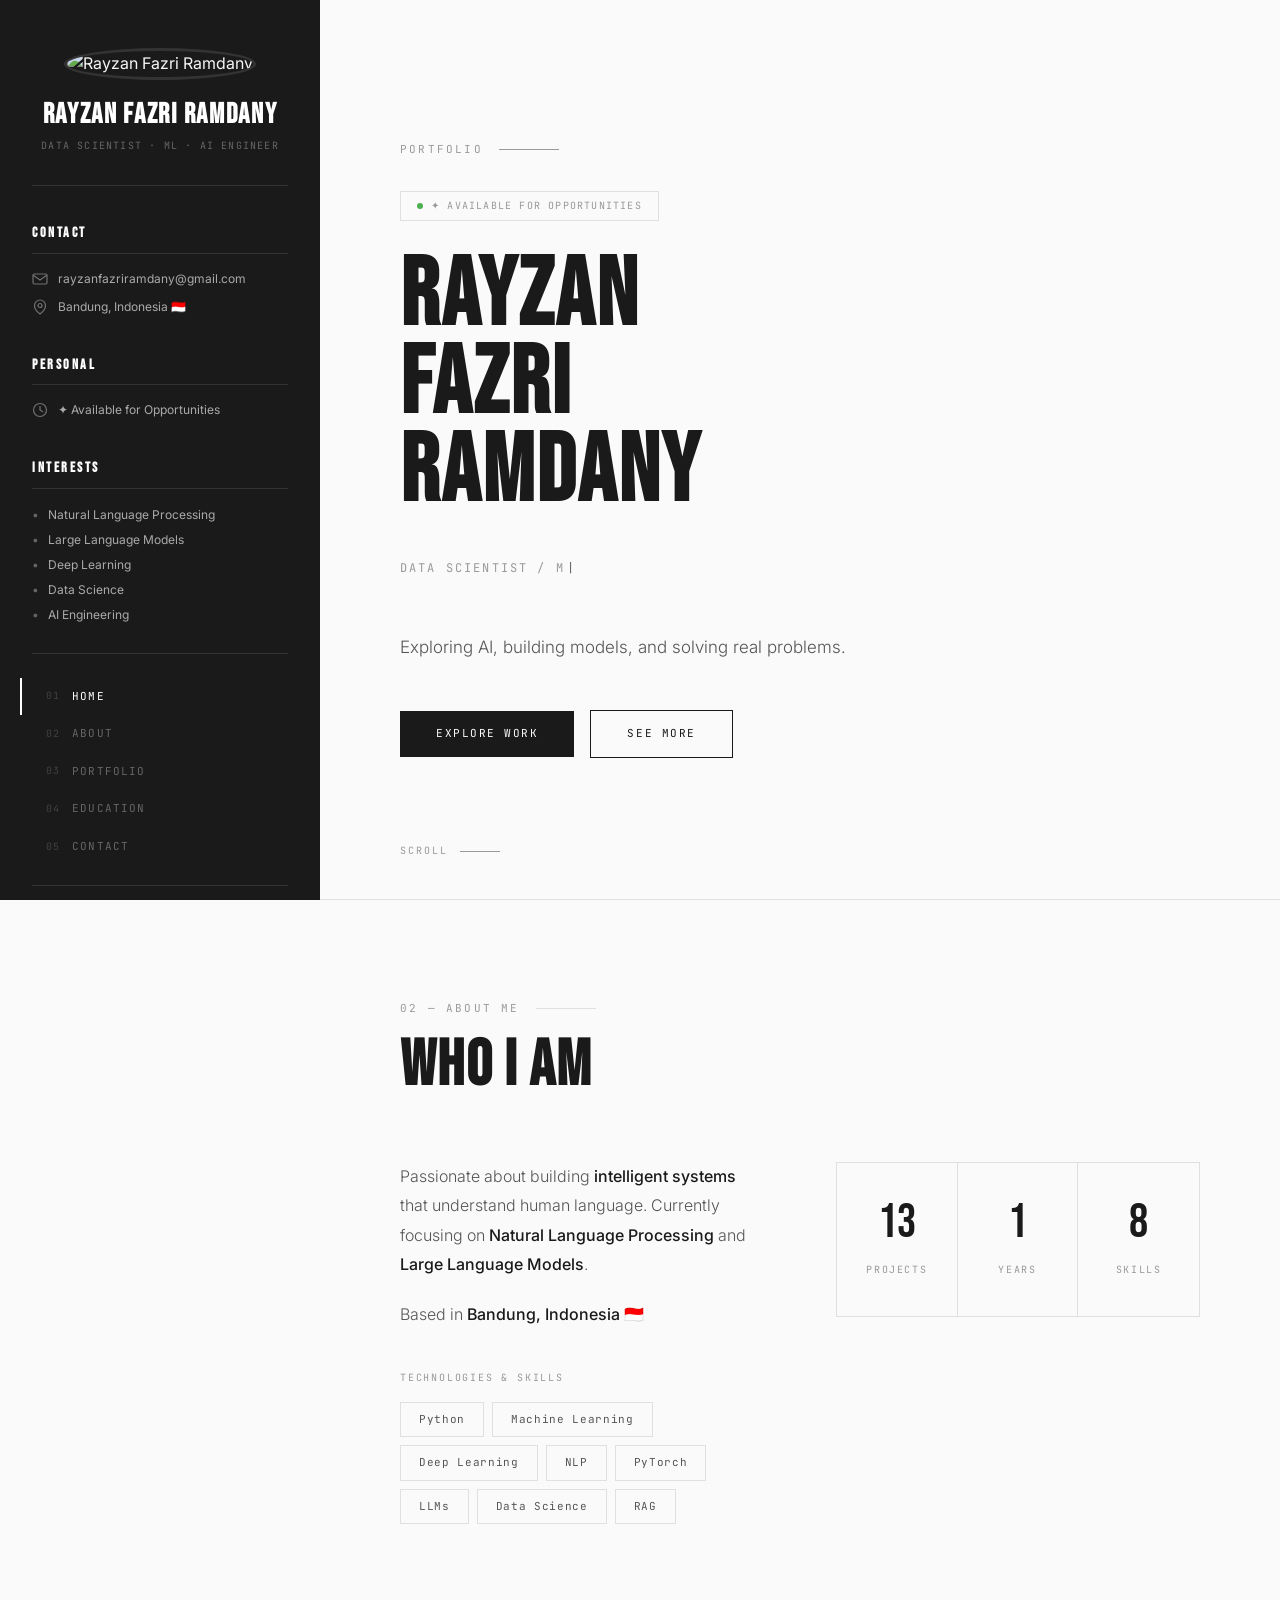
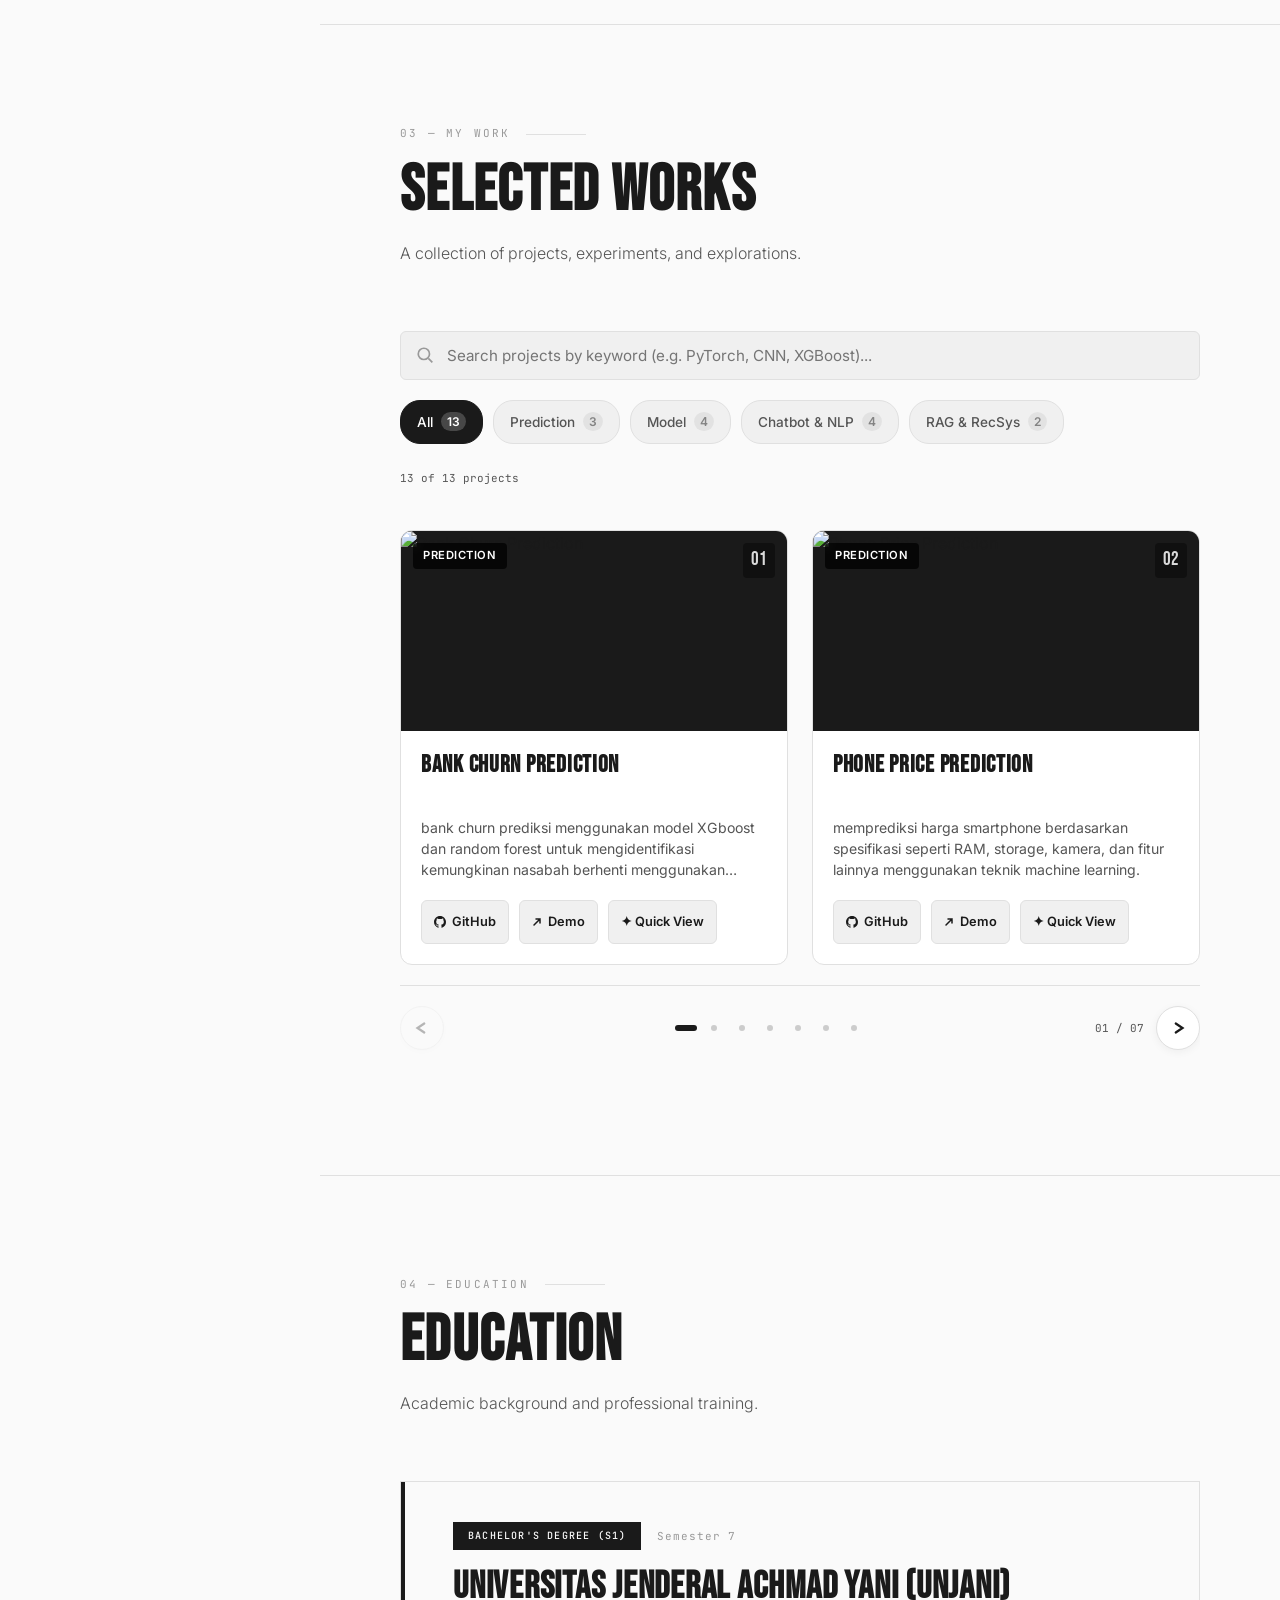
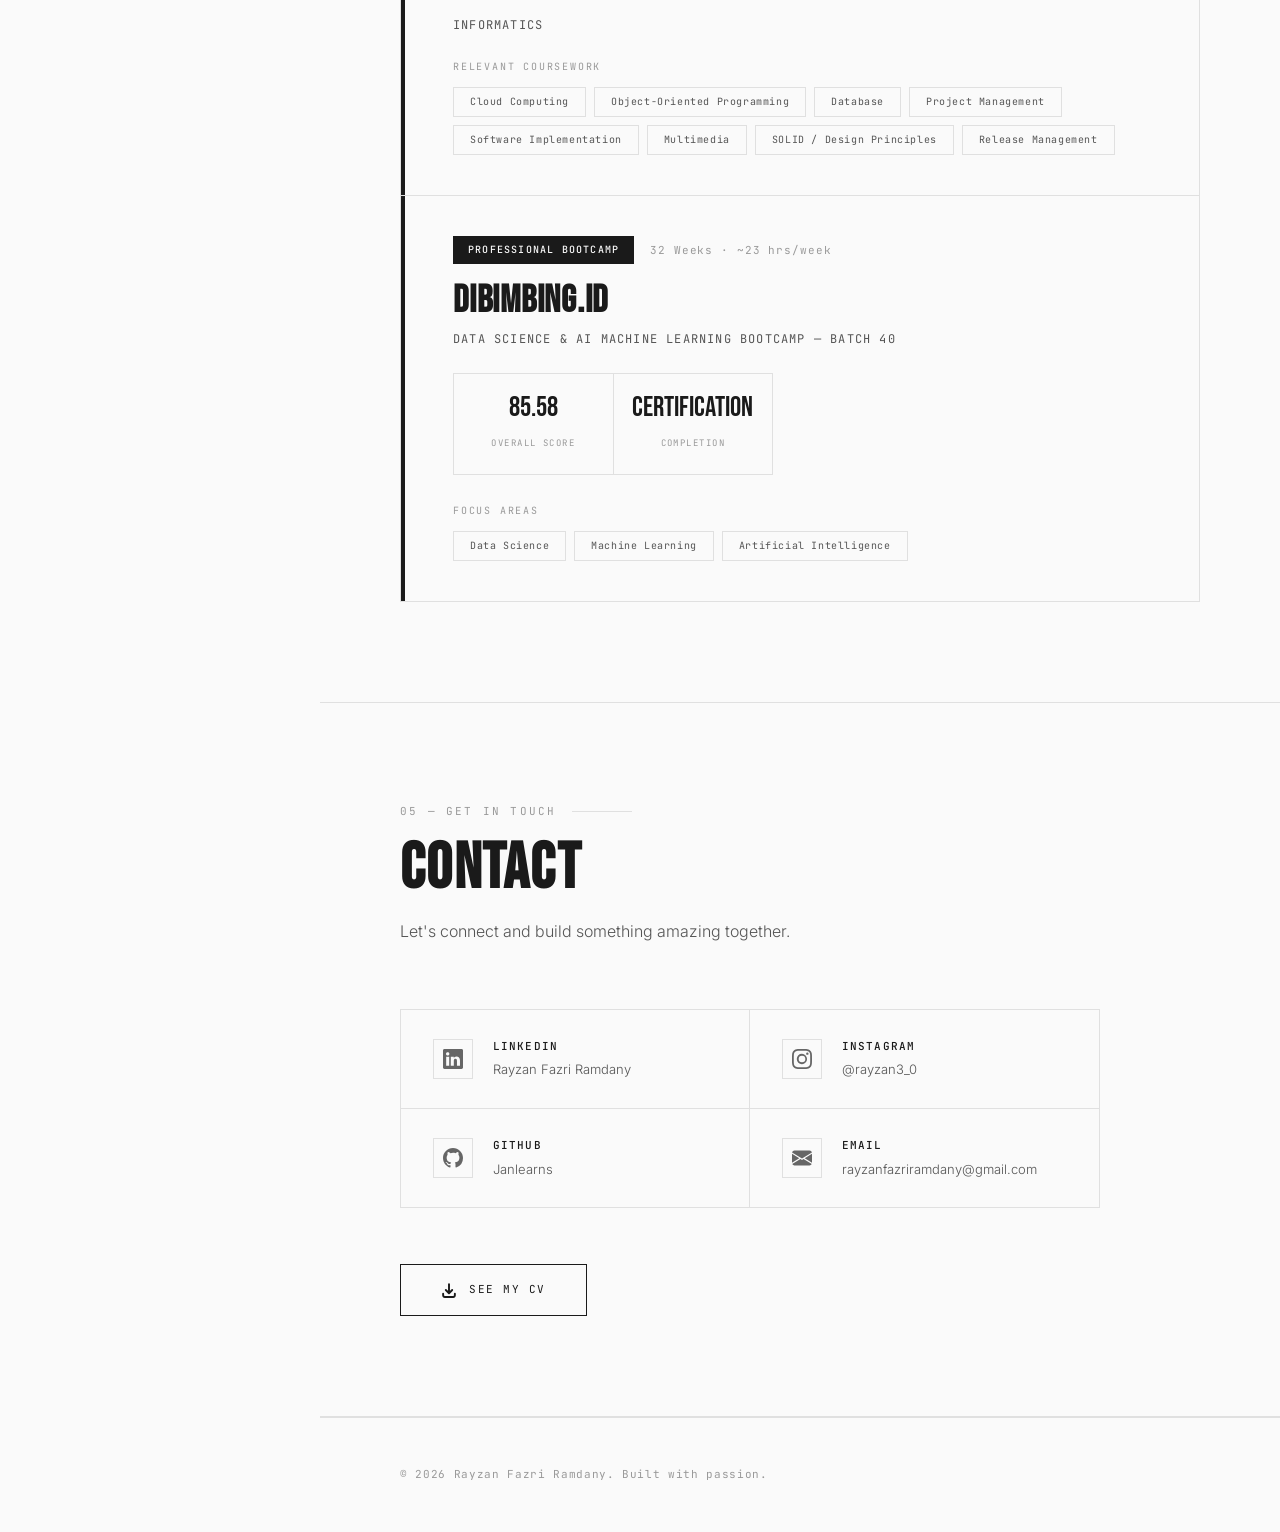
==== index.html @ 796e4a47 "feat: add initial project structure with .gitignore, README, project data validation, and JSON suppo" ====
<!DOCTYPE html>
<html lang="id">
<head>
  <meta charset="UTF-8">
  <meta name="viewport" content="width=device-width, initial-scale=1.0">
  <title>Rayzan Fazri Ramdany — Portfolio</title>
  <meta name="description" content="Portfolio of Rayzan Fazri Ramdany — Data Scientist, Machine Learning & AI Engineer">
  <link rel="stylesheet" href="style.css?v=cd25f8fa0ba1">
</head>
<body>

  <!-- ══ TOP SCROLL PROGRESS ══ -->
  <div class="scroll-progress" id="scrollProgress"></div>

  <!-- ══ MOBILE NAVIGATION ══ -->
  <div class="mobile-nav" id="mobileNav">
    <a href="#hero" class="mobile-nav-logo">RAYZAN FAZRI</a>
    <button class="mobile-nav-toggle" id="mobileNavToggle" aria-label="Open menu" aria-expanded="false" aria-controls="sidebar">
      <span></span><span></span><span></span>
    </button>
  </div>

  <!-- ══ SIDEBAR OVERLAY (mobile) ══ -->
  <div class="sidebar-overlay" id="sidebarOverlay"></div>

  <!-- ══ LAYOUT ══ -->
  <div class="layout">

    <!-- ── SIDEBAR ── -->
    <aside class="sidebar" id="sidebar" role="complementary">

      <!-- Profile -->
      <div class="sidebar-profile">
        <img class="sidebar-photo" src="https://cdn.corenexis.com/f/wH8iHq3cHx1.jpeg" alt="Rayzan Fazri Ramdany">
        <h2 class="sidebar-name">RAYZAN FAZRI RAMDANY</h2>
        <p class="sidebar-title">Data Scientist · ML · AI Engineer</p>
      </div>

      <!-- Contact -->
      <div class="sidebar-section">
        <h3 class="sidebar-section-title">Contact</h3>
        <div class="sidebar-section-item copy-email-btn" title="Click to copy email">
          <span class="item-icon"><svg viewBox="0 0 16 16" fill="none" stroke="currentColor" stroke-width="1.2"><rect x="1" y="3" width="14" height="10" rx="1.5"/><path d="M1 4l7 5 7-5"/></svg></span>
          <span>rayzanfazriramdany@gmail.com</span>
        </div>
        <div class="sidebar-section-item">
          <span class="item-icon"><svg viewBox="0 0 16 16" fill="none" stroke="currentColor" stroke-width="1.2"><path d="M8 1C5 1 2.5 3.5 2.5 6.5c0 4.5 5.5 8.5 5.5 8.5s5.5-4 5.5-8.5C13.5 3.5 11 1 8 1z"/><circle cx="8" cy="6.5" r="2"/></svg></span>
          <span>Bandung, Indonesia 🇮🇩</span>
        </div>
      </div>

      <!-- Personal -->
      <div class="sidebar-section">
        <h3 class="sidebar-section-title">Personal</h3>
        <div class="sidebar-section-item">
          <span class="item-icon"><svg viewBox="0 0 16 16" fill="none" stroke="currentColor" stroke-width="1.2"><circle cx="8" cy="8" r="6.5"/><path d="M8 4v4l3 2"/></svg></span>
          <span>✦ Available for Opportunities</span>
        </div>
      </div>

      <!-- Interests -->
      <div class="sidebar-section">
        <h3 class="sidebar-section-title">Interests</h3>
        <div class="sidebar-interests">
          <span class="sidebar-interest">Natural Language Processing</span>
          <span class="sidebar-interest">Large Language Models</span>
          <span class="sidebar-interest">Deep Learning</span>
          <span class="sidebar-interest">Data Science</span>
          <span class="sidebar-interest">AI Engineering</span>
        </div>
      </div>

      <!-- Navigation -->
      <nav class="sidebar-nav" aria-label="Main Navigation">
        <ul class="sidebar-nav-list" id="sidebarNavLinks">
          <li><a href="#hero" class="sidebar-nav-link active"><span class="nav-num">01</span> Home</a></li>
          <li><a href="#about" class="sidebar-nav-link"><span class="nav-num">02</span> About</a></li>
          <li><a href="#portfolio" class="sidebar-nav-link"><span class="nav-num">03</span> Portfolio</a></li>
          <li><a href="#education" class="sidebar-nav-link"><span class="nav-num">04</span> Education</a></li>
          <li><a href="#contact" class="sidebar-nav-link"><span class="nav-num">05</span> Contact</a></li>
        </ul>
      </nav>

      <!-- Social Links -->
      <div class="sidebar-social">
        <a href="https://www.linkedin.com/in/rayzan-fazri-ramdany-190063291/" class="sidebar-social-link" target="_blank" rel="noopener" aria-label="LinkedIn">
          <svg viewBox="0 0 16 16" fill="currentColor"><path d="M0 1.146C0 .513.526 0 1.175 0h13.65C15.474 0 16 .513 16 1.146v13.708c0 .633-.526 1.146-1.175 1.146H1.175C.526 16 0 15.487 0 14.854V1.146zm4.943 12.248V6.169H2.542v7.225h2.401zm-1.2-8.212c.837 0 1.358-.554 1.358-1.248-.015-.709-.52-1.248-1.342-1.248-.822 0-1.359.54-1.359 1.248 0 .694.521 1.248 1.327 1.248h.016zm4.908 8.212V9.359c0-.216.016-.432.08-.586.173-.431.568-.878 1.232-.878.869 0 1.216.662 1.216 1.634v3.865h2.401V9.25c0-2.22-1.184-3.252-2.764-3.252-1.274 0-1.845.7-2.165 1.193v.025h-.016l.016-.025V6.169h-2.4c.03.678 0 7.225 0 7.225h2.4z"/></svg>
        </a>
        <a href="https://www.instagram.com/rayzan3_0?igsh=NXdrdTRzcDRyazFt" class="sidebar-social-link" target="_blank" rel="noopener" aria-label="Instagram">
          <svg viewBox="0 0 16 16" fill="currentColor"><path d="M8 0C5.829 0 5.556.01 4.703.048 3.85.088 3.269.222 2.76.42a3.917 3.917 0 00-1.417.923A3.927 3.927 0 00.42 2.76C.222 3.268.087 3.85.048 4.7.01 5.555 0 5.827 0 8.001c0 2.172.01 2.444.048 3.297.04.852.174 1.433.372 1.942.205.526.478.972.923 1.417.444.445.89.719 1.416.923.51.198 1.09.333 1.942.372C5.555 15.99 5.827 16 8 16s2.444-.01 3.298-.048c.851-.04 1.434-.174 1.943-.372a3.916 3.916 0 001.416-.923c.445-.445.718-.891.923-1.417.197-.509.332-1.09.372-1.942C15.99 10.445 16 10.173 16 8s-.01-2.445-.048-3.299c-.04-.851-.175-1.433-.372-1.941a3.926 3.926 0 00-.923-1.417A3.911 3.911 0 0013.24.42c-.51-.198-1.092-.333-1.943-.372C10.443.01 10.172 0 7.998 0h.003zm-.717 1.442h.718c2.136 0 2.389.007 3.232.046.78.035 1.204.166 1.486.275.373.145.64.319.92.599.28.28.453.546.598.92.11.281.24.705.275 1.485.039.843.047 1.096.047 3.231s-.008 2.389-.047 3.232c-.035.78-.166 1.203-.275 1.485a2.47 2.47 0 01-.599.919c-.28.28-.546.453-.92.598-.28.11-.704.24-1.485.276-.843.038-1.096.047-3.232.047s-2.39-.009-3.233-.047c-.78-.036-1.203-.166-1.485-.276a2.478 2.478 0 01-.92-.598 2.48 2.48 0 01-.6-.92c-.109-.281-.24-.705-.275-1.485-.038-.843-.046-1.096-.046-3.233 0-2.136.008-2.388.046-3.231.036-.78.166-1.204.276-1.486.145-.373.319-.64.599-.92.28-.28.546-.453.92-.598.282-.11.705-.24 1.485-.276.738-.034 1.024-.044 2.515-.045v.002zm4.988 1.328a.96.96 0 100 1.92.96.96 0 000-1.92zm-4.27 1.122a4.109 4.109 0 100 8.217 4.109 4.109 0 000-8.217zm0 1.441a2.667 2.667 0 110 5.334 2.667 2.667 0 010-5.334z"/></svg>
        </a>
        <a href="https://github.com/Janlearns" class="sidebar-social-link" target="_blank" rel="noopener" aria-label="GitHub">
          <svg viewBox="0 0 16 16" fill="currentColor"><path d="M8 0C3.58 0 0 3.58 0 8c0 3.54 2.29 6.53 5.47 7.59.4.07.55-.17.55-.38 0-.19-.01-.82-.01-1.49-2.01.37-2.53-.49-2.69-.94-.09-.23-.48-.94-.82-1.13-.28-.15-.68-.52-.01-.53.63-.01 1.08.58 1.23.82.72 1.21 1.87.87 2.33.66.07-.52.28-.87.51-1.07-1.78-.2-3.64-.89-3.64-3.95 0-.87.31-1.59.82-2.15-.08-.2-.36-1.02.08-2.12 0 0 .67-.21 2.2.82a7.68 7.68 0 012-.27c.68 0 1.36.09 2 .27 1.53-1.04 2.2-.82 2.2-.82.44 1.1.16 1.92.08 2.12.51.56.82 1.27.82 2.15 0 3.07-1.87 3.75-3.65 3.95.29.25.54.73.54 1.48 0 1.07-.01 1.93-.01 2.2 0 .21.15.46.55.38A8.012 8.012 0 0016 8c0-4.42-3.58-8-8-8z"/></svg>
        </a>
      </div>

    </aside>

    <!-- ── MAIN CONTENT ── -->
    <main class="main-content" role="main">

      <!-- ═══ HERO ═══ -->
      <section class="hero" id="hero">
        <div class="hero-inner">
          <div class="hero-label fade-in">Portfolio</div>
          <div class="hero-badge fade-in">✦ Available for Opportunities</div>
          <h1 class="hero-name fade-in">
            RAYZAN<br>
            FAZRI<br>
            RAMDANY
          </h1>
          <div class="hero-role fade-in">
            <span id="heroTypewriter">Data Scientist / Machine Learning AI Engineer</span><span class="typewriter-cursor">|</span>
          </div>
          <p class="hero-desc fade-in">Exploring AI, building models, and solving real problems.</p>
          <div class="hero-actions fade-in">
            <a href="#portfolio" class="btn-editorial btn-editorial--primary">Explore Work</a>
            <a href="#about" class="btn-editorial btn-editorial--secondary">See More</a>
          </div>
        </div>
        <div class="hero-scroll-indicator">
          <span>Scroll</span>
          <span class="scroll-line"></span>
        </div>
      </section>

      <!-- ═══ ABOUT ═══ -->
      <section class="section" id="about">
        <div class="section-header fade-in">
          <div class="section-label">02 — About Me</div>
          <h2 class="section-title">WHO I AM</h2>
        </div>
        <div class="about-content">
          <div class="about-text fade-in">
            <p>Passionate about building <strong>intelligent systems</strong> that understand human language. Currently focusing on <strong>Natural Language Processing</strong> and <strong>Large Language Models</strong>.</p>
            <p>Based in <strong>Bandung, Indonesia</strong> 🇮🇩</p>

            <div class="skills-section">
              <div class="skills-label">Technologies & Skills</div>
              <div class="skills-grid">
                <span class="skill-tag">Python</span>
                <span class="skill-tag">Machine Learning</span>
                <span class="skill-tag">Deep Learning</span>
                <span class="skill-tag">NLP</span>
                <span class="skill-tag">PyTorch</span>
                <span class="skill-tag">LLMs</span>
                <span class="skill-tag">Data Science</span>
                <span class="skill-tag">RAG</span>
              </div>
            </div>
          </div>
          <div class="stats-row fade-in">
            <div class="stat-card">
              <span class="stat-number" id="project-count">0</span>
              <span class="stat-label">Projects</span>
            </div>
            <div class="stat-card">
              <span class="stat-number">1</span>
              <span class="stat-label">Years</span>
            </div>
            <div class="stat-card">
              <span class="stat-number" id="skill-count">5</span>
              <span class="stat-label">Skills</span>
            </div>
          </div>
        </div>
      </section>

      <!-- ═══ PORTFOLIO ═══ -->
      <section class="section" id="portfolio">
        <div class="section-header fade-in">
          <div class="section-label">03 — My Work</div>
          <h2 class="section-title">SELECTED WORKS</h2>
          <p class="section-subtitle">A collection of projects, experiments, and explorations.</p>
        </div>

        <!-- Portfolio Search & Category Filters -->
        <div class="portfolio-controls fade-in">
          <div class="search-box">
            <svg class="search-icon" viewBox="0 0 16 16" fill="none" stroke="currentColor" stroke-width="1.5"><circle cx="7" cy="7" r="5"/><path d="M11 11l3.5 3.5"/></svg>
            <input type="text" id="projectSearchInput" placeholder="Search projects by keyword (e.g. PyTorch, CNN, XGBoost)..." aria-label="Search projects">
          </div>
          <div class="filter-pills" id="filterPills">
            <button class="filter-pill active" data-filter="all">All <span class="filter-badge" id="count-all">13</span></button>
            <button class="filter-pill" data-filter="Prediction">Prediction <span class="filter-badge" id="count-Prediction">3</span></button>
            <button class="filter-pill" data-filter="Model">Model <span class="filter-badge" id="count-Model">4</span></button>
            <button class="filter-pill" data-filter="Chatbot">Chatbot & NLP <span class="filter-badge" id="count-Chatbot">4</span></button>
            <button class="filter-pill" data-filter="RAG">RAG & RecSys <span class="filter-badge" id="count-RAG">2</span></button>
          </div>
        </div>

        <div class="results-toolbar">
          <p id="projectResults" role="status" aria-live="polite"></p>
          <button type="button" id="resetProjects" class="reset-projects" hidden>Reset filters ↗</button>
        </div>
        <!-- Interactive Swiper Carousel Container -->
        <div class="portfolio-carousel-container fade-in">
          <div class="project-swiper" id="projectSwiper" role="region" aria-roledescription="carousel" aria-label="Selected projects">
            <div class="swiper-wrapper" id="projectsSwiperWrapper" tabindex="0" aria-label="Project slides. Use left and right arrow keys to browse.">
              <!-- Swiper Slides rendered dynamically via JS -->
            </div>

            <!-- Custom Navigation & Pagination Controls -->
            <div class="carousel-controls">
              <button class="carousel-nav-btn prev-btn" id="carouselPrev" aria-label="Previous Slide">
                <svg viewBox="0 0 16 16" fill="none" stroke="currentColor" stroke-width="2" stroke-linecap="round"><path d="M10 12L4 8l6-4"/></svg>
              </button>
              <div class="carousel-dots" id="carouselPagination" aria-label="Project pages"></div>
              <span class="carousel-position" id="carouselPosition" aria-live="polite" aria-atomic="true"></span>
              <button class="carousel-nav-btn next-btn" id="carouselNext" aria-label="Next Slide">
                <svg viewBox="0 0 16 16" fill="none" stroke="currentColor" stroke-width="2" stroke-linecap="round"><path d="M6 4l6 4-6 4"/></svg>
              </button>
            </div>
          </div>
        </div>
      </section>

    <!-- ═══ EDUCATION ═══ -->
    <section class="section" id="education">
      <div class="section-header fade-in">
        <div class="section-label">04 — Education</div>
        <h2 class="section-title">EDUCATION</h2>
        <p class="section-subtitle">Academic background and professional training.</p>
      </div>
      <div class="education-timeline">

        <!-- Education Card 1: UNJANI -->
        <div class="edu-card fade-in">
          <div class="edu-card-accent"></div>
          <div class="edu-card-content">
            <div class="edu-card-header">
              <div class="edu-card-meta">
                <span class="edu-type-badge">Bachelor's Degree (S1)</span>
                <span class="edu-period">Semester 7</span>
              </div>
              <h3 class="edu-institution">Universitas Jenderal Achmad Yani (UNJANI)</h3>
              <p class="edu-program">Informatics</p>
            </div>
            <div class="edu-details">
              <div class="edu-highlights">
                <span class="edu-highlight-label">Relevant Coursework</span>
                <div class="edu-tags">
                  <span class="edu-tag">Cloud Computing</span>
                  <span class="edu-tag">Object-Oriented Programming</span>
                  <span class="edu-tag">Database</span>
                  <span class="edu-tag">Project Management</span>
                  <span class="edu-tag">Software Implementation</span>
                  <span class="edu-tag">Multimedia</span>
                  <span class="edu-tag">SOLID / Design Principles</span>
                  <span class="edu-tag">Release Management</span>
                </div>
              </div>
            </div>
          </div>
        </div>

        <!-- Education Card 2: Dibimbing.id -->
        <div class="edu-card fade-in">
          <div class="edu-card-accent"></div>
          <div class="edu-card-content">
            <div class="edu-card-header">
              <div class="edu-card-meta">
                <span class="edu-type-badge">Professional Bootcamp</span>
                <span class="edu-period">32 Weeks · ~23 hrs/week</span>
              </div>
              <h3 class="edu-institution">Dibimbing.id</h3>
              <p class="edu-program">Data Science & AI Machine Learning Bootcamp — Batch 40</p>
            </div>
            <div class="edu-details">
              <div class="edu-stats-row">
                <div class="edu-stat">
                  <span class="edu-stat-value">85.58</span>
                  <span class="edu-stat-label">Overall Score</span>
                </div>
                <div class="edu-stat">
                  <span class="edu-stat-value">
                    <a href="https://dibimbing.id/certificate-validation?cn=201029DSML63062724" target="_blank"
                      rel="noopener noreferrer" style="color: inherit; text-decoration: none;">
                      Certification
                    </a>
                  </span>
                  <span class="edu-stat-label">Completion</span>
                </div>
              </div>
              <div class="edu-highlights">
                <span class="edu-highlight-label">Focus Areas</span>
                <div class="edu-tags">
                  <span class="edu-tag">Data Science</span>
                  <span class="edu-tag">Machine Learning</span>
                  <span class="edu-tag">Artificial Intelligence</span>
                </div>
              </div>
            </div>
          </div>
        </div>

      </div>
    </section>

    <!-- ═══ CONTACT ═══ -->
    <section class="section" id="contact">
      <div class="section-header fade-in">
        <div class="section-label">05 — Get In Touch</div>
        <h2 class="section-title">CONTACT</h2>
        <p class="section-subtitle">Let's connect and build something amazing together.</p>
      </div>
      <div class="contact-grid fade-in">
        <a href="https://www.linkedin.com/in/rayzan-fazri-ramdany-190063291/" class="contact-card" target="_blank" rel="noopener">
          <div class="contact-icon">
            <svg viewBox="0 0 16 16" fill="#666"><path d="M0 1.146C0 .513.526 0 1.175 0h13.65C15.474 0 16 .513 16 1.146v13.708c0 .633-.526 1.146-1.175 1.146H1.175C.526 16 0 15.487 0 14.854V1.146zm4.943 12.248V6.169H2.542v7.225h2.401zm-1.2-8.212c.837 0 1.358-.554 1.358-1.248-.015-.709-.52-1.248-1.342-1.248-.822 0-1.359.54-1.359 1.248 0 .694.521 1.248 1.327 1.248h.016zm4.908 8.212V9.359c0-.216.016-.432.08-.586.173-.431.568-.878 1.232-.878.869 0 1.216.662 1.216 1.634v3.865h2.401V9.25c0-2.22-1.184-3.252-2.764-3.252-1.274 0-1.845.7-2.165 1.193v.025h-.016l.016-.025V6.169h-2.4c.03.678 0 7.225 0 7.225h2.4z"/></svg>
          </div>
          <div class="contact-info"><h4>LinkedIn</h4><p>Rayzan Fazri Ramdany</p></div>
        </a>
        <a href="https://www.instagram.com/rayzan3_0?igsh=NXdrdTRzcDRyazFt" class="contact-card" target="_blank" rel="noopener">
          <div class="contact-icon">
            <svg viewBox="0 0 16 16" fill="#666"><path d="M8 0C5.829 0 5.556.01 4.703.048 3.85.088 3.269.222 2.76.42a3.917 3.917 0 00-1.417.923A3.927 3.927 0 00.42 2.76C.222 3.268.087 3.85.048 4.7.01 5.555 0 5.827 0 8.001c0 2.172.01 2.444.048 3.297.04.852.174 1.433.372 1.942.205.526.478.972.923 1.417.444.445.89.719 1.416.923.51.198 1.09.333 1.942.372C5.555 15.99 5.827 16 8 16s2.444-.01 3.298-.048c.851-.04 1.434-.174 1.943-.372a3.916 3.916 0 001.416-.923c.445-.445.718-.891.923-1.417.197-.509.332-1.09.372-1.942C15.99 10.445 16 10.173 16 8s-.01-2.445-.048-3.299c-.04-.851-.175-1.433-.372-1.941a3.926 3.926 0 00-.923-1.417A3.911 3.911 0 0013.24.42c-.51-.198-1.092-.333-1.943-.372C10.443.01 10.172 0 7.998 0h.003zm-.717 1.442h.718c2.136 0 2.389.007 3.232.046.78.035 1.204.166 1.486.275.373.145.64.319.92.599.28.28.453.546.598.92.11.281.24.705.275 1.485.039.843.047 1.096.047 3.231s-.008 2.389-.047 3.232c-.035.78-.166 1.203-.275 1.485a2.47 2.47 0 01-.599.919c-.28.28-.546.453-.92.598-.28.11-.704.24-1.485.276-.843.038-1.096.047-3.232.047s-2.39-.009-3.233-.047c-.78-.036-1.203-.166-1.485-.276a2.478 2.478 0 01-.92-.598 2.48 2.48 0 01-.6-.92c-.109-.281-.24-.705-.275-1.485-.038-.843-.046-1.096-.046-3.233 0-2.136.008-2.388.046-3.231.036-.78.166-1.204.276-1.486.145-.373.319-.64.599-.92.28-.28.546-.453.92-.598.282-.11.705-.24 1.485-.276.738-.034 1.024-.044 2.515-.045v.002zm4.988 1.328a.96.96 0 100 1.92.96.96 0 000-1.92zm-4.27 1.122a4.109 4.109 0 100 8.217 4.109 4.109 0 000-8.217zm0 1.441a2.667 2.667 0 110 5.334 2.667 2.667 0 010-5.334z"/></svg>
          </div>
          <div class="contact-info"><h4>Instagram</h4><p>@rayzan3_0</p></div>
        </a>
        <a href="https://github.com/Janlearns" class="contact-card" target="_blank" rel="noopener">
          <div class="contact-icon">
            <svg viewBox="0 0 16 16" fill="#666"><path d="M8 0C3.58 0 0 3.58 0 8c0 3.54 2.29 6.53 5.47 7.59.4.07.55-.17.55-.38 0-.19-.01-.82-.01-1.49-2.01.37-2.53-.49-2.69-.94-.09-.23-.48-.94-.82-1.13-.28-.15-.68-.52-.01-.53.63-.01 1.08.58 1.23.82.72 1.21 1.87.87 2.33.66.07-.52.28-.87.51-1.07-1.78-.2-3.64-.89-3.64-3.95 0-.87.31-1.59.82-2.15-.08-.2-.36-1.02.08-2.12 0 0 .67-.21 2.2.82a7.68 7.68 0 012-.27c.68 0 1.36.09 2 .27 1.53-1.04 2.2-.82 2.2-.82.44 1.1.16 1.92.08 2.12.51.56.82 1.27.82 2.15 0 3.07-1.87 3.75-3.65 3.95.29.25.54.73.54 1.48 0 1.07-.01 1.93-.01 2.2 0 .21.15.46.55.38A8.012 8.012 0 0016 8c0-4.42-3.58-8-8-8z"/></svg>
          </div>
          <div class="contact-info"><h4>GitHub</h4><p>Janlearns</p></div>
        </a>
        <div class="contact-card">
          <div class="contact-icon">
            <svg viewBox="0 0 16 16" fill="#666"><path d="M.05 3.555A2 2 0 012 2h12a2 2 0 011.95 1.555L8 8.414.05 3.555zM0 4.697v7.104l5.803-3.558L0 4.697zM6.761 8.83l-6.57 4.027A2 2 0 002 14h12a2 2 0 001.808-1.144l-6.57-4.027L8 9.586l-1.239-.757zM16 11.801V4.697l-5.803 3.546L16 11.801z"/></svg>
          </div>
          <div class="contact-info"><h4>Email</h4><p>rayzanfazriramdany@gmail.com</p></div>
        </div>
      </div>
      <div class="cv-btn-wrap fade-in">
        <a href="https://drive.google.com/file/d/124bfYdIIaFq4nGSeZExfgCwmm0rpbPvQ/view?usp=sharing" class="cv-btn" target="_blank" rel="noopener">
          <svg viewBox="0 0 15 15" fill="none" stroke="currentColor" stroke-width="1.8" stroke-linecap="round" stroke-linejoin="round"><path d="M7.5 2v8M4.5 7.5l3 3 3-3"/><path d="M2 11v1.5A1.5 1.5 0 003.5 14h8a1.5 1.5 0 001.5-1.5V11"/></svg>
          See My CV
        </a>
      </div>
    </section>

    <!-- ═══ FOOTER ═══ -->
    <footer class="footer">
      <p>© 2026 Rayzan Fazri Ramdany. Built with passion.</p>
    </footer>

  </main>
</div>

  <!-- ═══ QUICK VIEW MODAL ═══ -->
  <div class="modal-overlay" id="projectModal" role="dialog" aria-modal="true" aria-hidden="true" aria-labelledby="modalTitle">
    <div class="modal-card">
      <button class="modal-close" id="modalClose" aria-label="Close modal">&times;</button>
      <div class="modal-image-wrap">
        <img id="modalImage" src="" alt="Project Preview">
        <span class="modal-badge" id="modalCategory"></span>
      </div>
      <div class="modal-body">
        <h3 class="modal-title" id="modalTitle"></h3>
        <p class="modal-desc" id="modalDesc"></p>
        <div class="modal-actions">
          <a id="modalGithubLink" href="#" target="_blank" rel="noopener" class="btn-editorial btn-editorial--primary">GitHub Repository</a>
          <a id="modalDemoLink" href="#" target="_blank" rel="noopener" class="btn-editorial btn-editorial--secondary">View Demo</a>
        </div>
      </div>
    </div>
  </div>

  <!-- ═══ TOAST NOTIFICATION ═══ -->
  <div class="toast-container" id="toastContainer" role="status" aria-live="polite"></div>

  <!-- ═══ BACK TO TOP ═══ -->
  <button class="back-to-top" id="backToTop" aria-label="Back to top">
    <svg viewBox="0 0 16 16" fill="none" stroke="currentColor" stroke-width="2" stroke-linecap="round"><path d="M8 12V4M4 8l4-4 4 4"/></svg>
  </button>

<script src="project-data.js"></script>
<script>
// ══════════════════════════════════════════════════════════
// DATA (UNCHANGED — ALL ORIGINAL DATA PRESERVED)
// ══════════════════════════════════════════════════════════
const portfolios = [
  {title:"Bank Churn Prediction",category:"Prediction",description:"bank churn prediksi menggunakan model XGboost dan random forest untuk mengidentifikasi kemungkinan nasabah berhenti menggunakan layanan bank berdasarkan pola data pelanggan.",image:"https://th.bing.com/th/id/OIP.LYHzqIMKNO1742iwEkKvfAHaEK?w=293&h=180&c=7&r=0&o=7&dpr=1.3&pid=1.7&rm=3",link:"https://drive.google.com/file/d/17mLH-vkJK4ChsrS91WxbgQu00wva_KpA/preview",githubLink:"https://github.com/Janlearns/bank_churn_data_prediction"},
  {title:"Phone Price Prediction",category:"Prediction",description:"memprediksi harga smartphone berdasarkan spesifikasi seperti RAM, storage, kamera, dan fitur lainnya menggunakan teknik machine learning.",image:"https://th.bing.com/th/id/OIP.4OYWnhVW-KBGlQfjk4IAfwHaEs?w=241&h=180&c=7&r=0&o=7&dpr=1.3&pid=1.7&rm=3",link:"https://drive.google.com/file/d/1dXHjuUpvANFbm_jFCQg4p61nSQu9Xfrt/preview",githubLink:"https://github.com/Janlearns/HandPhonePricePrediction"},
  {title:"Convolutional Neural Network",category:"Model",description:"merupakan arsitektur CNN yang digunakan untuk memahami cara kerja convolutional layer, pooling layer, dan proses ekstraksi fitur pada data gambar.",image:"https://th.bing.com/th/id/OIP.AovBM3nLjKFL8SexWcYydAHaCd?w=334&h=116&c=7&r=0&o=7&dpr=1.3&pid=1.7&rm=3",link:"https://drive.google.com/file/d/1GfJDa8IY-O3r0MwDg-hQ8P3g3BVNhfwM/preview",githubLink:"https://github.com/Janlearns/CNN-Convolutional-Neural-Network-"},
  {title:"Prediksi Harga Mobil",category:"Prediction",description:"memprediksi harga mobil berdasarkan fitur seperti tahun produksi, tipe kendaraan, kapasitas mesin, dan kondisi kendaraan menggunakan model regresi.",image:"https://th.bing.com/th/id/OIP.Aow260ppzEzBwoBTBNn53wHaE7?w=272&h=181&c=7&r=0&o=7&dpr=1.3&pid=1.7&rm=3",link:"https://drive.google.com/file/d/1PMJJqy0cS1NYE1FYB7-LJ4vTt3Ulkckj/preview",githubLink:"https://github.com/Janlearns/CarPricePrediction"},
  {title:"LSTM project",category:"Model",description:"mempelajari arsitektur LSTM untuk memahami cara model deep learning memproses data sequential seperti teks atau time series.",image:"https://th.bing.com/th/id/OIP.46vRqaIYX_HIdwpeDT9RdQHaEc?w=286&h=180&c=7&r=0&o=7&dpr=1.3&pid=1.7&rm=3",link:"https://drive.google.com/file/d/114JR1DrR9uEsQy7tfBK_dvMwIWk6gKta/preview",githubLink:"https://github.com/Janlearns/RNN_project"},
  {title:"Deep Learning Project (DNN, CNN, RNN & LSTM)",category:"Model",description:"mempelajari berbagai jenis model deep learning seperti DNN, CNN, RNN, dan LSTM untuk memahami cara kerja dan aplikasi masing-masing model dalam berbagai jenis data.",image:"https://media.geeksforgeeks.org/wp-content/cdn-uploads/20230602113310/Neural-Networks-Architecture.png",link:"https://drive.google.com/file/d/1t9fInIessxj3Mv6l9wGWpCKYi0-1y_iU/preview",githubLink:"https://github.com/Janlearns/DNN_CNN_and_RNN-LSTM"},
  {title:"Analysis Sentiment With Pytorch and Data dummy",category:"Model",description:"mempelajari analisis sentimen menggunakan PyTorch.",image:"https://th.bing.com/th/id/OIP.xJ5Rk076M2suKRijzjDg9AAAAA?w=335&h=131&c=7&r=0&o=7&dpr=1.3&pid=1.7&rm=3",link:"https://drive.google.com/file/d/1JpP5LqyjDJl1izgCrD77_TcGcWNSDNTk/preview",githubLink:"https://github.com/Janlearns/belajar/tree/main/pytorch/project_mandiri"},
  {title:"First Chatbot",category:"Chatbot",description:"membuat chatbot pertama dan sederhana.",image:"https://th.bing.com/th/id/OIP.txNbJOzEBa1Jq9_xj1ac_wHaE8?w=257&h=180&c=7&r=0&o=7&dpr=1.3&pid=1.7&rm=3",link:"https://drive.google.com/file/d/1lFoQBDCEYUZCCIGuMRDq9aDj7zXZq7sb/preview",githubLink:"https://github.com/Janlearns/NLP_and_LLM/tree/main/project_1"},
  {title:"Named Entity Recognition (NER)",category:"NLP",description:"mempelajari teknik Named Entity Recognition (NER) untuk mengidentifikasi dan mengklasifikasikan entitas penting dalam teks seperti nama orang, organisasi, lokasi, dan lainnya.",image:"https://tse1.mm.bing.net/th/id/OIP.q7alaeu3JfmJZH2xuSLECQHaD0?rs=1&pid=ImgDetMain&o=7&rm=3",link:"https://drive.google.com/file/d/1bVO19jUJk6iRzKNsRsRaLGaJ7xF25QTO/preview",githubLink:"https://github.com/Janlearns/NER_indonesia"},
  {title:"Brand Langchain Chatbot",category:"Chatbot",description:"membuat chatbot menggunakan framework Langchain yang dapat memahami konteks percakapan dan memberikan respons yang relevan berdasarkan input pengguna.",image:"https://th.bing.com/th/id/OIP.NROQIh-rERI1-guNTImYnQHaES?w=305&h=180&c=7&r=0&o=7&dpr=1.3&pid=1.7&rm=3",link:"https://drive.google.com/file/d/1l-cMlIIN8UWvTyUqcd_yqBqHKgzG66ki/preview",githubLink:"https://github.com/Janlearns/Chatbot_outfit_langchain"},
  {title:"RAG untuk tingkat kemiskinan di indonesia",category:"RAG",description:"mempelajari penggunaan Retrieval-Augmented Generation (RAG) untuk menganalisis dan memahami tingkat kemiskinan di Indonesia.",image:"https://thf.bing.com/th/id/OIP.sF2H81QANUWrJy0dCZQGEQHaEO?w=257&h=180&c=7&r=0&o=7&cb=thfc1&pid=1.7&rm=3",link:"https://drive.google.com/file/d/1SBtt2pvuOgWd6IU9Ga5TWP7fq2xZ8Lom/preview",githubLink:"https://github.com/Janlearns/RAG_untuk_tingkat_kemiskinan_di_indonesia"},
  {title:"Recommendation System",category:"Recommender System",description:"membuat sistem rekomendasi untuk memberikan saran film berdasarkan genre dan juga rating.",image:"https://thf.bing.com/th/id/OIP.dibdIKbpXLaIJ6dA6clKCwHaHa?w=156&h=180&c=7&r=0&o=7&cb=thfc1&pid=1.7&rm=3",link:"https://drive.google.com/file/d/1HQc7x2XKBYmvzTyYz_7xgWMmd1xJ91u9/preview",githubLink:"https://github.com/Janlearns/recomendation_system"},
  {
    title:"Contexflow-AI",
    category:"Chatbot",
    description:"membuat chatbot dengan model fine-tune agar mengerti konteks percakapan.",
    image:"https://th.bing.com/th/id/OIP.aNwH6c5khuxM9ZcUMlp3JAHaE8?w=236&h=180&c=7&r=0&o=7&dpr=1.3&pid=1.7&rm=3",
    link:"https://drive.google.com/file/d/13iobZTWeFY-lt3TlTNaTL2WWhbz3OV1-/preview",
    githubLink:"https://github.com/Janlearns/contextflow_ai_fine_tuning"
  }
];


// ══════════════════════════════════════════════════════════
// BUILD EDITORIAL PROJECT CAROUSEL SLIDES
// ══════════════════════════════════════════════════════════
const ghIcon = `<svg viewBox="0 0 16 16" width="12" height="12" fill="currentColor"><path d="M8 0C3.58 0 0 3.58 0 8c0 3.54 2.29 6.53 5.47 7.59.4.07.55-.17.55-.38 0-.19-.01-.82-.01-1.49-2.01.37-2.53-.49-2.69-.94-.09-.23-.48-.94-.82-1.13-.28-.15-.68-.52-.01-.53.63-.01 1.08.58 1.23.82.72 1.21 1.87.87 2.33.66.07-.52.28-.87.51-1.07-1.78-.2-3.64-.89-3.64-3.95 0-.87.31-1.59.82-2.15-.08-.2-.36-1.02.08-2.12 0 0 .67-.21 2.2.82a7.68 7.68 0 012-.27c.68 0 1.36.09 2 .27 1.53-1.04 2.2-.82 2.2-.82.44 1.1.16 1.92.08 2.12.51.56.82 1.27.82 2.15 0 3.07-1.87 3.75-3.65 3.95.29.25.54.73.54 1.48 0 1.07-.01 1.93-.01 2.2 0 .21.15.46.55.38A8.012 8.012 0 0016 8c0-4.42-3.58-8-8-8z"/></svg>`;
const arrowIcon = `<svg viewBox="0 0 10 10" width="10" height="10" fill="none" stroke="currentColor" stroke-width="1.5" stroke-linecap="round"><path d="M2 8L8 2M4 2L8 2L8 6"/></svg>`;

function buildProjectSlide(item, originalIndex) {
  item = Object.fromEntries(Object.entries(item).map(([key, value]) => [key, ProjectData.escape(value)]));
  const num = String(originalIndex + 1).padStart(2, '0');
  const slide = document.createElement('div');
  slide.className = 'swiper-slide project-slide';

  slide.innerHTML = `
    <div class="carousel-card" onclick="openProjectModal(${originalIndex})" role="article" aria-label="${item.title}">
      <div class="card-media">
        ${item.image ? `<img src="${item.image}" alt="${item.title}" loading="lazy">` : `<div class="card-media-placeholder">No Image</div>`}
        <span class="card-badge">${item.category}</span>
        <span class="card-num">${num}</span>
      </div>
      <div class="card-content">
        <h3 class="card-title">${item.title}</h3>
        <p class="card-desc">${item.description}</p>
        <div class="card-actions">
          ${item.githubLink ? `<a href="${item.githubLink}" class="card-link" target="_blank" rel="noopener" onclick="event.stopPropagation()">${ghIcon} GitHub</a>` : ''}
          ${item.link && item.link !== '#' ? `<a href="${item.link}" class="card-link" target="_blank" rel="noopener" onclick="event.stopPropagation()">${arrowIcon} Demo</a>` : ''}
          <button class="card-link quick-view-btn" onclick="event.stopPropagation(); openProjectModal(${originalIndex})">✦ Quick View</button>
        </div>
      </div>
    </div>
  `;
  return slide;
}

// ══════════════════════════════════════════════════════════
// SWIPER CAROUSEL & FILTERING LOGIC
// ══════════════════════════════════════════════════════════
let currentFilter = 'all';
let currentQuery = '';
let projectSwiper = null;

function renderProjects() {
  const wrapper = document.getElementById('projectsSwiperWrapper');
  if (!wrapper) return;
  if (projectSwiper) {
    projectSwiper.destroy(true, true);
    projectSwiper = null;
  }
  wrapper.innerHTML = '';

  const filtered = portfolios.filter(item => {
    const matchesFilter = (currentFilter === 'all') ||
      (currentFilter === 'Prediction' && item.category === 'Prediction') ||
      (currentFilter === 'Model' && item.category === 'Model') ||
      (currentFilter === 'Chatbot' && (item.category === 'Chatbot' || item.category === 'NLP')) ||
      (currentFilter === 'RAG' && (item.category === 'RAG' || item.category === 'Recommender System'));

    const query = currentQuery.toLowerCase().trim();
    const matchesSearch = !query ||
      item.title.toLowerCase().includes(query) ||
      item.description.toLowerCase().includes(query) ||
      item.category.toLowerCase().includes(query);

    return matchesFilter && matchesSearch;
  });

  if (filtered.length === 0) {
    const empty = document.createElement('div');
    empty.className = 'no-projects-msg';
    empty.textContent = `No projects found${currentQuery ? ` matching “${currentQuery}”` : ''}. Try another keyword or reset filters.`;
    wrapper.appendChild(empty);
    if (projectSwiper) {
      projectSwiper.destroy(true, true);
      projectSwiper = null;
    }
  } else {
    filtered.forEach((item) => {
      wrapper.appendChild(buildProjectSlide(item, portfolios.indexOf(item)));
    });
    initOrUpdateSwiper();
  }

  document.querySelectorAll('.filter-pill').forEach(button => {
    const groups = { Prediction: ['Prediction'], Model: ['Model'], Chatbot: ['Chatbot', 'NLP'], RAG: ['RAG', 'Recommender System'] };
    button.querySelector('.filter-badge').textContent = portfolios.filter(item => button.dataset.filter === 'all' || groups[button.dataset.filter].includes(item.category)).length;
  });
  // Update counts
  document.getElementById('projectResults').textContent = `${filtered.length} of ${portfolios.length} projects`;
  document.getElementById('resetProjects').hidden = currentFilter === 'all' && !currentQuery;
  document.querySelector('.carousel-controls').hidden = filtered.length === 0;
  document.querySelectorAll('.filter-pill').forEach(button => {
    button.setAttribute('aria-pressed', String(button.dataset.filter === currentFilter));
  });
  const countEl = document.getElementById('project-count');
  if (countEl) countEl.textContent = portfolios.length;
}

// Native scroll-snap carousel: works without a third-party CDN.
function initOrUpdateSwiper() {
  const track = document.getElementById('projectsSwiperWrapper');
  const previous = document.getElementById('carouselPrev');
  const next = document.getElementById('carouselNext');
  const pagination = document.getElementById('carouselPagination');
  const position = document.getElementById('carouselPosition');
  const slides = [...track.children];
  const events = new AbortController();
  let stops = [], active = 0, frame = 0;
  const reducedMotion = window.matchMedia('(prefers-reduced-motion: reduce)');

  function goTo(page) {
    track.scrollTo({ left: stops[Math.max(0, Math.min(page, stops.length - 1))] || 0,
      behavior: reducedMotion.matches ? 'instant' : 'smooth' });
  }
  function update() {
    active = stops.reduce((best, stop, index) =>
      Math.abs(stop - track.scrollLeft) < Math.abs(stops[best] - track.scrollLeft) ? index : best, 0);
    previous.disabled = active === 0;
    next.disabled = active === stops.length - 1;
    position.textContent = `${String(active + 1).padStart(2, '0')} / ${String(stops.length).padStart(2, '0')}`;
    [...pagination.children].forEach((dot, index) => {
      dot.classList.toggle('active', index === active);
      dot.setAttribute('aria-current', index === active ? 'true' : 'false');
    });
  }
  function measure() {
    const gap = parseFloat(getComputedStyle(track).columnGap) || 0;
    const step = slides[0].getBoundingClientRect().width + gap;
    const perPage = Math.max(1, Math.round((track.clientWidth + gap) / step));
    const max = Math.max(0, track.scrollWidth - track.clientWidth);
    stops = [0];
    for (let i = perPage; i < slides.length && stops.at(-1) < max; i += perPage) {
      stops.push(Math.min(i * step, max));
    }
    pagination.replaceChildren();
    stops.forEach((stop, index) => {
      const dot = document.createElement('button');
      dot.type = 'button';
      dot.className = 'carousel-dot';
      dot.setAttribute('aria-label', `Go to project page ${index + 1}`);
      dot.addEventListener('click', () => goTo(index));
      pagination.appendChild(dot);
    });
    update();
  }
  previous.addEventListener('click', () => goTo(active - 1), { signal: events.signal });
  next.addEventListener('click', () => goTo(active + 1), { signal: events.signal });
  track.addEventListener('scroll', () => {
    cancelAnimationFrame(frame);
    frame = requestAnimationFrame(update);
  }, { passive: true, signal: events.signal });
  track.addEventListener('keydown', event => {
    if (event.target !== track) return;
    if (['ArrowLeft', 'ArrowRight', 'Home', 'End'].includes(event.key)) {
      event.preventDefault();
      goTo(event.key === 'Home' ? 0 : event.key === 'End' ? stops.length - 1 : active + (event.key === 'ArrowRight' ? 1 : -1));
    }
  }, { signal: events.signal });
  track.scrollLeft = 0;
  const observer = new ResizeObserver(measure);
  observer.observe(track);
  measure();
  projectSwiper = { destroy() {
    events.abort(); observer.disconnect(); cancelAnimationFrame(frame);
    pagination.replaceChildren(); position.textContent = '';
  }};
}

// Filter button click handlers
document.querySelectorAll('.filter-pill').forEach(btn => {
  btn.addEventListener('click', () => {
    document.querySelectorAll('.filter-pill').forEach(b => b.classList.remove('active'));
    btn.classList.add('active');
    currentFilter = btn.getAttribute('data-filter');
    renderProjects();
  });
});

// Search input handler
const searchInput = document.getElementById('projectSearchInput');
if (searchInput) {
  searchInput.addEventListener('input', (e) => {
    currentQuery = e.target.value;
    renderProjects();
  });
}

// Initial Render
document.getElementById('resetProjects').addEventListener('click', () => {
  currentQuery = '';
  searchInput.value = '';
  document.querySelector('[data-filter="all"]').click();
  searchInput.focus();
});
document.getElementById('skill-count').textContent = document.querySelectorAll('.skill-tag').length;
document.querySelectorAll('.filter-pill').forEach(button => {
  const groups = { Prediction: ['Prediction'], Model: ['Model'], Chatbot: ['Chatbot', 'NLP'], RAG: ['RAG', 'Recommender System'] };
  button.querySelector('.filter-badge').textContent = portfolios.filter(item => button.dataset.filter === 'all' || groups[button.dataset.filter].includes(item.category)).length;
});
renderProjects();


// ══════════════════════════════════════════════════════════
// QUICK VIEW MODAL LIGHTBOX
// ══════════════════════════════════════════════════════════
const projectModal = document.getElementById('projectModal');
const modalImage = document.getElementById('modalImage');
const modalCategory = document.getElementById('modalCategory');
const modalTitle = document.getElementById('modalTitle');
const modalDesc = document.getElementById('modalDesc');
const modalGithubLink = document.getElementById('modalGithubLink');
const modalDemoLink = document.getElementById('modalDemoLink');
const modalClose = document.getElementById('modalClose');
let modalTrigger = null;

function openProjectModal(index) {
  const item = portfolios[index];
  if (!item) return;
  modalTrigger = document.activeElement;

  modalImage.src = item.image || '';
  modalImage.alt = item.title;
  modalCategory.textContent = item.category;
  modalTitle.textContent = item.title;
  modalDesc.textContent = item.description;

  if (item.githubLink) {
    modalGithubLink.href = item.githubLink;
    modalGithubLink.style.display = 'inline-flex';
  } else {
    modalGithubLink.style.display = 'none';
  }

  if (item.link && item.link !== '#') {
    modalDemoLink.href = item.link;
    modalDemoLink.style.display = 'inline-flex';
  } else {
    modalDemoLink.style.display = 'none';
  }

  projectModal.classList.add('open');
  projectModal.setAttribute('aria-hidden', 'false');
  document.body.style.overflow = 'hidden';
  document.querySelector('.layout').inert = true;
  document.getElementById('mobileNav').inert = true;
  modalClose.focus();
}

function closeProjectModal() {
  projectModal.classList.remove('open');
  projectModal.setAttribute('aria-hidden', 'true');
  document.body.style.overflow = '';
  document.querySelector('.layout').inert = false;
  document.getElementById('mobileNav').inert = false;
  modalTrigger?.focus();
}

if (modalClose) modalClose.addEventListener('click', closeProjectModal);
if (projectModal) {
  projectModal.addEventListener('click', (e) => {
    if (e.target === projectModal) closeProjectModal();
  });
}
document.addEventListener('keydown', (e) => {
  if (e.key === 'Escape' && projectModal.classList.contains('open')) closeProjectModal();
});


// ══════════════════════════════════════════════════════════
// COPY EMAIL & TOAST NOTIFICATIONS
// ══════════════════════════════════════════════════════════
function showToast(message) {
  const container = document.getElementById('toastContainer');
  const toast = document.createElement('div');
  toast.className = 'toast-alert';
  toast.innerHTML = `<span>📋</span> ${message}`;
  container.appendChild(toast);
  setTimeout(() => toast.classList.add('show'), 10);
  setTimeout(() => {
    toast.classList.remove('show');
    setTimeout(() => toast.remove(), 300);
  }, 3000);
}

async function copyEmail() {
  const email = 'rayzanfazriramdany@gmail.com';
  try {
    await navigator.clipboard.writeText(email);
    showToast('Email address copied to clipboard!');
  } catch {
    showToast('Email: ' + email);
  }
}

document.querySelectorAll('.copy-email-btn').forEach(el => {
  el.setAttribute('role', 'button');
  el.tabIndex = 0;
  el.addEventListener('keydown', event => {
    if (event.key === 'Enter' || event.key === ' ') { event.preventDefault(); copyEmail(); }
  });
  el.addEventListener('click', copyEmail);
});


// ══════════════════════════════════════════════════════════
// HERO TYPEWRITER ANIMATION
// ══════════════════════════════════════════════════════════
const typewriterPhrases = [
  "Data Scientist / Machine Learning AI Engineer",
  "Natural Language Processing & LLM Specialist",
  "Deep Learning & Neural Network Explorer",
  "AI Solutions & Data Pipeline Builder"
];

const typewriterEl = document.getElementById('heroTypewriter');
let phraseIndex = 0;
let charIndex = 0;
let isDeleting = false;

function typeLoop() {
  if (!typewriterEl) return;
  const currentPhrase = typewriterPhrases[phraseIndex];

  if (isDeleting) {
    typewriterEl.textContent = currentPhrase.substring(0, charIndex - 1);
    charIndex--;
  } else {
    typewriterEl.textContent = currentPhrase.substring(0, charIndex + 1);
    charIndex++;
  }

  let delay = isDeleting ? 40 : 80;

  if (!isDeleting && charIndex === currentPhrase.length) {
    delay = 2400; // Pause at full phrase
    isDeleting = true;
  } else if (isDeleting && charIndex === 0) {
    isDeleting = false;
    phraseIndex = (phraseIndex + 1) % typewriterPhrases.length;
    delay = 400;
  }

  setTimeout(typeLoop, delay);
}
if (!window.matchMedia('(prefers-reduced-motion: reduce)').matches) setTimeout(typeLoop, 1000);


// ══════════════════════════════════════════════════════════
// SCROLL PROGRESS & BACK TO TOP BUTTON
// ══════════════════════════════════════════════════════════
const progressBar = document.getElementById('scrollProgress');
const backToTopBtn = document.getElementById('backToTop');

window.addEventListener('scroll', () => {
  const winScroll = document.body.scrollTop || document.documentElement.scrollTop;
  const height = document.documentElement.scrollHeight - document.documentElement.clientHeight;
  const scrolled = (winScroll / height) * 100;
  if (progressBar) progressBar.style.width = scrolled + '%';

  if (backToTopBtn) {
    if (winScroll > 400) {
      backToTopBtn.classList.add('visible');
    } else {
      backToTopBtn.classList.remove('visible');
    }
  }
});

if (backToTopBtn) {
  backToTopBtn.addEventListener('click', () => {
    window.scrollTo({ top: 0, behavior: 'smooth' });
  });
}


// ══════════════════════════════════════════════════════════
// SIDEBAR SCROLL SPY — Active section indicator
// ══════════════════════════════════════════════════════════
const sectionIds = ['hero', 'about', 'portfolio', 'education', 'contact'];
const navLinks = document.querySelectorAll('.sidebar-nav-link');

window.addEventListener('scroll', () => {
  let current = '';
  sectionIds.forEach(id => {
    const el = document.getElementById(id);
    if (el && window.scrollY >= el.offsetTop - 200) current = id;
  });
  navLinks.forEach(a => {
    a.classList.toggle('active', a.getAttribute('href') === '#' + current);
  });
});


// ══════════════════════════════════════════════════════════
// MOBILE NAVIGATION
// ══════════════════════════════════════════════════════════
const mobileToggle = document.getElementById('mobileNavToggle');
const sidebar = document.getElementById('sidebar');
const sidebarOverlay = document.getElementById('sidebarOverlay');

function openMobileNav() {
  sidebar.inert = false;
  mobileToggle.setAttribute('aria-expanded', 'true');
  mobileToggle.setAttribute('aria-label', 'Close menu');
  document.querySelector('.main-content').inert = true;
  sidebar.classList.add('open');
  sidebarOverlay.classList.add('open');
  mobileToggle.classList.add('open');
  document.body.style.overflow = 'hidden';
}

function closeMobileNav() {
  sidebar.inert = window.innerWidth <= 768;
  mobileToggle.setAttribute('aria-expanded', 'false');
  mobileToggle.setAttribute('aria-label', 'Open menu');
  document.querySelector('.main-content').inert = false;
  sidebar.classList.remove('open');
  sidebarOverlay.classList.remove('open');
  mobileToggle.classList.remove('open');
  document.body.style.overflow = '';
}

if (mobileToggle) {
  mobileToggle.addEventListener('click', () => {
    if (sidebar.classList.contains('open')) closeMobileNav();
    else openMobileNav();
  });
}

if (sidebarOverlay) sidebarOverlay.addEventListener('click', closeMobileNav);
sidebar.inert = window.innerWidth <= 768;
window.addEventListener('resize', () => {
  if (projectModal.classList.contains('open')) { sidebar.inert = window.innerWidth <= 768; return; }
  if (window.innerWidth > 768 || !sidebar.classList.contains('open')) closeMobileNav();
});
document.addEventListener('keydown', event => {
  const modalOpen = projectModal.classList.contains('open');
  const navOpen = sidebar.classList.contains('open');
  if (event.key === 'Escape' && navOpen) { closeMobileNav(); mobileToggle.focus(); }
  if (event.key !== 'Tab' || (!modalOpen && !navOpen)) return;
  const scope = modalOpen ? projectModal : sidebar;
  const focusable = [...scope.querySelectorAll('a[href], button, [tabindex="0"]')].filter(el => el.getClientRects().length);
  if (navOpen && !modalOpen) focusable.push(mobileToggle);
  const first = focusable[0], last = focusable[focusable.length - 1];
  if (event.shiftKey && document.activeElement === first) { event.preventDefault(); last.focus(); }
  else if (!event.shiftKey && document.activeElement === last) { event.preventDefault(); first.focus(); }
});

document.querySelectorAll('.sidebar-nav-link').forEach(a => {
  a.addEventListener('click', () => {
    if (window.innerWidth <= 768) closeMobileNav();
  });
});


// ══════════════════════════════════════════════════════════
// FADE IN ON SCROLL (IntersectionObserver)
// ══════════════════════════════════════════════════════════
function observeFadeIns() {
  const obs = new IntersectionObserver((entries) => {
    entries.forEach(e => {
      if (e.isIntersecting) {
        e.target.classList.add('visible');
        obs.unobserve(e.target);
      }
    });
  }, { threshold: 0.1 });
  document.querySelectorAll('.fade-in:not(.visible)').forEach(el => obs.observe(el));
}
observeFadeIns();


// ══════════════════════════════════════════════════════════
// COUNTER ANIMATION
// ══════════════════════════════════════════════════════════
function animateCounter(el, target) {
  let current = 0;
  const step = Math.ceil(target / 40);
  const timer = setInterval(() => {
    current += step;
    if (current >= target) { current = target; clearInterval(timer); }
    el.textContent = current;
  }, 30);
}

const countObs = new IntersectionObserver((entries) => {
  entries.forEach(e => {
    if (e.isIntersecting) {
      const el = e.target;
      const val = parseInt(el.textContent);
      if (!isNaN(val) && val > 0) animateCounter(el, val);
      countObs.unobserve(el);
    }
  });
}, { threshold: 0.5 });

document.querySelectorAll('.stat-number').forEach(el => countObs.observe(el));
// Load additions saved by the local editor; keep original projects on failure.
fetch('projects.json', { cache: 'no-store' })
  .then(response => { if (!response.ok) throw new Error('Projects unavailable'); return response.json(); })
  .then(items => {
    if (!Array.isArray(items)) throw new Error('Invalid projects');
    const additions = items.map(item => ProjectData.validate(item));
    portfolios.unshift(...additions);
    renderProjects();
  })
  .catch(() => console.warn('Additional projects unavailable; showing original projects.'));
</script>
</body>
</html>
---- style.css ----
@import url('https://fonts.googleapis.com/css2?family=Inter:wght@300;400;500;600;700&family=Bebas+Neue&family=JetBrains+Mono:wght@400;500&display=swap');

/* ══════════════════════════════════════════════════════════
   DESIGN SYSTEM — Editorial Portfolio
   ══════════════════════════════════════════════════════════ */

:root {
  /* Colors */
  --bg: #FAFAFA;
  --bg-alt: #F0F0F0;
  --bg-sidebar: #1A1A1A;
  --bg-sidebar-alt: #222222;
  --text: #1A1A1A;
  --text-secondary: #555555;
  --text-muted: #999999;
  --text-light: #F5F5F5;
  --text-light-secondary: #AAAAAA;
  --text-light-muted: #666666;
  --accent: #1A1A1A;
  --border: #E0E0E0;
  --border-dark: #333333;
  --border-subtle: #EEEEEE;

  /* Sidebar */
  --sidebar-width: 320px;

  /* Typography */
  --font-body: 'Inter', -apple-system, BlinkMacSystemFont, sans-serif;
  --font-display: 'Bebas Neue', Impact, sans-serif;
  --font-mono: 'JetBrains Mono', 'Fira Code', monospace;

  /* Transitions */
  --transition: 0.35s cubic-bezier(0.4, 0, 0.2, 1);
  --transition-fast: 0.2s ease;
}

/* ── RESET ── */
*, *::before, *::after { margin: 0; padding: 0; box-sizing: border-box; }
html { scroll-behavior: smooth; font-size: 16px; }
body {
  font-family: var(--font-body);
  background: var(--bg);
  color: var(--text);
  overflow-x: hidden;
  line-height: 1.6;
  -webkit-font-smoothing: antialiased;
  -moz-osx-font-smoothing: grayscale;
}

/* ══════════════════════════════════════════════════════════
   LAYOUT — Sidebar + Main
   ══════════════════════════════════════════════════════════ */

.layout {
  display: flex;
  min-height: 100vh;
  width: 100%;
  max-width: 100vw;
  overflow-x: hidden;
}

/* ── SIDEBAR ── */
.sidebar {
  position: fixed;
  top: 0;
  left: 0;
  width: var(--sidebar-width);
  height: 100vh;
  background: var(--bg-sidebar);
  color: var(--text-light);
  overflow-y: auto;
  z-index: 100;
  display: flex;
  flex-direction: column;
  padding: 48px 32px 32px;
  scrollbar-width: thin;
  scrollbar-color: var(--border-dark) transparent;
}

.sidebar::-webkit-scrollbar { width: 4px; }
.sidebar::-webkit-scrollbar-track { background: transparent; }
.sidebar::-webkit-scrollbar-thumb { background: var(--border-dark); border-radius: 2px; }

/* Sidebar Profile */
.sidebar-profile {
  text-align: center;
  margin-bottom: 36px;
  padding-bottom: 32px;
  border-bottom: 1px solid var(--border-dark);
}

.sidebar-photo {
  width: 120px;
  height: 120px;
  border-radius: 50%;
  object-fit: cover;
  margin-bottom: 20px;
  filter: grayscale(20%);
  transition: filter var(--transition);
  border: 3px solid var(--border-dark);
}

.sidebar-photo:hover {
  filter: grayscale(0%);
}

.sidebar-name {
  font-family: var(--font-display);
  font-size: 28px;
  letter-spacing: 0.06em;
  line-height: 1.1;
  margin-bottom: 8px;
  color: #FFFFFF;
}

.sidebar-title {
  font-family: var(--font-mono);
  font-size: 10px;
  letter-spacing: 0.12em;
  text-transform: uppercase;
  color: var(--text-light-muted);
  line-height: 1.5;
}

/* Sidebar Sections */
.sidebar-section {
  margin-bottom: 28px;
}

.sidebar-section-title {
  font-family: var(--font-display);
  font-size: 14px;
  letter-spacing: 0.18em;
  text-transform: uppercase;
  color: #FFFFFF;
  margin-bottom: 16px;
  padding-bottom: 8px;
  border-bottom: 1px solid var(--border-dark);
}

.sidebar-section-item {
  display: flex;
  align-items: flex-start;
  gap: 10px;
  margin-bottom: 10px;
  font-size: 12px;
  color: var(--text-light-secondary);
  line-height: 1.5;
}

.sidebar-section-item .item-icon {
  flex-shrink: 0;
  width: 16px;
  height: 16px;
  margin-top: 1px;
  opacity: 0.6;
}

.sidebar-section-item .item-icon svg {
  width: 100%;
  height: 100%;
}

.sidebar-section-item a {
  color: var(--text-light-secondary);
  text-decoration: none;
  transition: color var(--transition-fast);
}

.sidebar-section-item a:hover {
  color: #FFFFFF;
}

/* Sidebar Interests */
.sidebar-interests {
  display: flex;
  flex-direction: column;
  gap: 6px;
}

.sidebar-interest {
  font-size: 12px;
  color: var(--text-light-secondary);
  padding-left: 16px;
  position: relative;
  line-height: 1.6;
}

.sidebar-interest::before {
  content: '•';
  position: absolute;
  left: 0;
  color: var(--text-light-muted);
}

/* Sidebar Navigation */
.sidebar-nav {
  margin-top: auto;
  padding-top: 24px;
  border-top: 1px solid var(--border-dark);
}

.sidebar-nav-list {
  list-style: none;
  display: flex;
  flex-direction: column;
  gap: 0;
}

.sidebar-nav-link {
  display: flex;
  align-items: center;
  gap: 12px;
  padding: 10px 12px;
  font-family: var(--font-mono);
  font-size: 11px;
  letter-spacing: 0.1em;
  text-transform: uppercase;
  color: var(--text-light-muted);
  text-decoration: none;
  transition: all var(--transition-fast);
  border-left: 2px solid transparent;
  margin-left: -12px;
  padding-left: 24px;
}

.sidebar-nav-link:hover {
  color: #FFFFFF;
  border-left-color: var(--text-light-muted);
}

.sidebar-nav-link.active {
  color: #FFFFFF;
  border-left-color: #FFFFFF;
}

.sidebar-nav-link .nav-num {
  font-size: 10px;
  color: var(--text-light-muted);
  opacity: 0.5;
}

/* Sidebar Social */
.sidebar-social {
  display: flex;
  gap: 12px;
  margin-top: 20px;
  padding-top: 20px;
  border-top: 1px solid var(--border-dark);
}

.sidebar-social-link {
  width: 36px;
  height: 36px;
  display: flex;
  align-items: center;
  justify-content: center;
  border: 1px solid var(--border-dark);
  border-radius: 4px;
  color: var(--text-light-muted);
  text-decoration: none;
  transition: all var(--transition-fast);
}

.sidebar-social-link:hover {
  color: #FFFFFF;
  border-color: #FFFFFF;
  background: rgba(255,255,255,0.05);
}

.sidebar-social-link svg {
  width: 16px;
  height: 16px;
}

/* ── MAIN CONTENT ── */
.main-content {
  flex: 1;
  margin-left: var(--sidebar-width);
  min-height: 100vh;
  min-width: 0;
  width: calc(100% - var(--sidebar-width));
  max-width: calc(100% - var(--sidebar-width));
  overflow-x: hidden;
}

/* ══════════════════════════════════════════════════════════
   MOBILE NAV (visible only on mobile)
   ══════════════════════════════════════════════════════════ */

.mobile-nav {
  display: none;
  position: fixed;
  top: 0;
  left: 0;
  right: 0;
  z-index: 200;
  background: var(--bg-sidebar);
  padding: 16px 24px;
  align-items: center;
  justify-content: space-between;
}

.mobile-nav-logo {
  font-family: var(--font-display);
  font-size: 20px;
  letter-spacing: 0.08em;
  color: #FFFFFF;
  text-decoration: none;
}

.mobile-nav-toggle {
  display: flex;
  flex-direction: column;
  gap: 5px;
  background: none;
  border: 1px solid var(--border-dark);
  cursor: pointer;
  padding: 10px;
  border-radius: 4px;
  width: 42px;
  height: 42px;
  align-items: center;
  justify-content: center;
  z-index: 202;
}

.mobile-nav-toggle span {
  display: block;
  width: 18px;
  height: 2px;
  background: #FFFFFF;
  transition: transform 0.3s ease, opacity 0.3s ease;
  transform-origin: center;
}

.mobile-nav-toggle.open span:nth-child(1) { transform: translateY(7px) rotate(45deg); }
.mobile-nav-toggle.open span:nth-child(2) { opacity: 0; }
.mobile-nav-toggle.open span:nth-child(3) { transform: translateY(-7px) rotate(-45deg); }

/* Mobile sidebar overlay */
.sidebar-overlay {
  display: none;
  position: fixed;
  inset: 0;
  background: rgba(0,0,0,0.6);
  z-index: 99;
  opacity: 0;
  transition: opacity 0.3s ease;
}

.sidebar-overlay.open {
  opacity: 1;
}

/* ══════════════════════════════════════════════════════════
   HERO SECTION
   ══════════════════════════════════════════════════════════ */

.hero {
  min-height: 100vh;
  display: flex;
  align-items: center;
  padding: 80px 80px;
  position: relative;
  border-bottom: 1px solid var(--border);
}

.hero-inner {
  max-width: 900px;
  width: 100%;
}

.hero-label {
  font-family: var(--font-mono);
  font-size: 11px;
  letter-spacing: 0.2em;
  text-transform: uppercase;
  color: var(--text-muted);
  margin-bottom: 32px;
  display: flex;
  align-items: center;
  gap: 16px;
}

.hero-label::after {
  content: '';
  flex: 1;
  max-width: 60px;
  height: 1px;
  background: var(--text-muted);
}

.hero-name {
  font-family: var(--font-display);
  font-size: clamp(48px, 7.5vw, 110px);
  line-height: 0.92;
  letter-spacing: 0.02em;
  color: var(--text);
  margin-bottom: 40px;
  word-break: break-word;
  overflow-wrap: break-word;
}

.hero-role {
  font-family: var(--font-mono);
  font-size: 12px;
  letter-spacing: 0.18em;
  text-transform: uppercase;
  color: var(--text-muted);
  margin-bottom: 32px;
  line-height: 1.8;
}

.hero-desc {
  font-size: 17px;
  color: var(--text-secondary);
  line-height: 1.75;
  max-width: 520px;
  margin-bottom: 48px;
  font-weight: 300;
}

.hero-actions {
  display: flex;
  gap: 16px;
  align-items: center;
}

.btn-editorial {
  display: inline-flex;
  align-items: center;
  gap: 10px;
  padding: 14px 36px;
  font-family: var(--font-mono);
  font-size: 11px;
  letter-spacing: 0.14em;
  text-transform: uppercase;
  text-decoration: none;
  transition: all var(--transition);
  cursor: pointer;
  border: none;
}

.btn-editorial--primary {
  background: var(--text);
  color: var(--bg);
}

.btn-editorial--primary:hover {
  background: #333;
  transform: translateY(-2px);
  box-shadow: 0 8px 24px rgba(0,0,0,0.15);
}

.btn-editorial--secondary {
  background: transparent;
  color: var(--text);
  border: 1px solid var(--text);
}

.btn-editorial--secondary:hover {
  background: var(--text);
  color: var(--bg);
  transform: translateY(-2px);
}

.hero-scroll-indicator {
  position: absolute;
  bottom: 40px;
  left: 80px;
  display: flex;
  align-items: center;
  gap: 12px;
  font-family: var(--font-mono);
  font-size: 10px;
  letter-spacing: 0.2em;
  text-transform: uppercase;
  color: var(--text-muted);
  animation: scrollBounce 2.2s ease-in-out infinite;
}

.hero-scroll-indicator .scroll-line {
  width: 40px;
  height: 1px;
  background: var(--text-muted);
  position: relative;
  overflow: hidden;
}

.hero-scroll-indicator .scroll-line::after {
  content: '';
  position: absolute;
  top: 0;
  left: -100%;
  width: 100%;
  height: 100%;
  background: var(--text);
  animation: scrollLine 2s ease-in-out infinite;
}

@keyframes scrollBounce {
  0%, 100% { transform: translateY(0); }
  50% { transform: translateY(6px); }
}

@keyframes scrollLine {
  0% { left: -100%; }
  50% { left: 0; }
  100% { left: 100%; }
}

/* Badge */
.hero-badge {
  display: inline-flex;
  align-items: center;
  gap: 8px;
  padding: 6px 16px;
  border: 1px solid var(--border);
  font-family: var(--font-mono);
  font-size: 10px;
  letter-spacing: 0.12em;
  text-transform: uppercase;
  color: var(--text-muted);
  margin-bottom: 32px;
}

.hero-badge::before {
  content: '';
  width: 6px;
  height: 6px;
  border-radius: 50%;
  background: #4CAF50;
  animation: pulseDot 2s infinite alternate;
}

@keyframes pulseDot {
  0% { opacity: 0.5; }
  100% { opacity: 1; box-shadow: 0 0 8px rgba(76,175,79,0.5); }
}

/* ══════════════════════════════════════════════════════════
   SECTIONS — General
   ══════════════════════════════════════════════════════════ */

.section {
  padding: 100px 80px;
  border-bottom: 1px solid var(--border);
}

.section-header {
  margin-bottom: 64px;
}

.section-label {
  font-family: var(--font-mono);
  font-size: 11px;
  letter-spacing: 0.2em;
  text-transform: uppercase;
  color: var(--text-muted);
  margin-bottom: 16px;
  display: flex;
  align-items: center;
  gap: 16px;
}

.section-label::after {
  content: '';
  flex: 1;
  max-width: 60px;
  height: 1px;
  background: var(--border);
}

.section-title {
  font-family: var(--font-display);
  font-size: clamp(40px, 5vw, 64px);
  letter-spacing: 0.02em;
  line-height: 1;
  color: var(--text);
  margin-bottom: 16px;
}

.section-subtitle {
  font-size: 16px;
  color: var(--text-secondary);
  line-height: 1.75;
  max-width: 520px;
  font-weight: 300;
}

/* ══════════════════════════════════════════════════════════
   ABOUT SECTION
   ══════════════════════════════════════════════════════════ */

.about-content {
  display: grid;
  grid-template-columns: 1fr 1fr;
  gap: 72px;
  align-items: start;
}

.about-text p {
  font-size: 16px;
  color: var(--text-secondary);
  line-height: 1.85;
  margin-bottom: 20px;
  font-weight: 300;
}

.about-text p strong {
  color: var(--text);
  font-weight: 500;
}

/* Skills */
.skills-section {
  margin-top: 40px;
}

.skills-label {
  font-family: var(--font-mono);
  font-size: 10px;
  letter-spacing: 0.18em;
  text-transform: uppercase;
  color: var(--text-muted);
  margin-bottom: 16px;
}

.skills-grid {
  display: flex;
  flex-wrap: wrap;
  gap: 8px;
}

.skill-tag {
  padding: 8px 18px;
  font-family: var(--font-mono);
  font-size: 11px;
  letter-spacing: 0.06em;
  color: var(--text-secondary);
  border: 1px solid var(--border);
  background: transparent;
  transition: all var(--transition);
  cursor: default;
}

.skill-tag:hover {
  background: var(--text);
  color: var(--bg);
  border-color: var(--text);
  transform: translateY(-2px);
}

/* Stats */
.stats-row {
  display: grid;
  grid-template-columns: repeat(3, 1fr);
  gap: 0;
  border: 1px solid var(--border);
}

.stat-card {
  padding: 36px 24px;
  text-align: center;
  border-right: 1px solid var(--border);
  transition: background var(--transition);
}

.stat-card:last-child {
  border-right: none;
}

.stat-card:hover {
  background: var(--bg-alt);
}

.stat-number {
  font-family: var(--font-display);
  font-size: 48px;
  line-height: 1;
  color: var(--text);
  display: block;
  margin-bottom: 8px;
}

.stat-label {
  font-family: var(--font-mono);
  font-size: 10px;
  letter-spacing: 0.16em;
  text-transform: uppercase;
  color: var(--text-muted);
}

/* ══════════════════════════════════════════════════════════
   PORTFOLIO / PROJECTS SECTION
   ══════════════════════════════════════════════════════════ */

.projects-list {
  display: flex;
  flex-direction: column;
}

.project-item {
  display: grid;
  grid-template-columns: 80px 1fr;
  gap: 0;
  padding: 48px 0;
  border-bottom: 1px solid var(--border);
  transition: background var(--transition);
  position: relative;
}

.project-item:first-child {
  border-top: 1px solid var(--border);
}

.project-item:hover {
  background: linear-gradient(90deg, transparent, rgba(0,0,0,0.015), transparent);
}

.project-number {
  font-family: var(--font-mono);
  font-size: 12px;
  color: var(--text-muted);
  padding-top: 4px;
}

.project-body {
  display: grid;
  grid-template-columns: 1fr 280px;
  gap: 40px;
  align-items: start;
}

.project-info { flex: 1; }

.project-category {
  font-family: var(--font-mono);
  font-size: 10px;
  letter-spacing: 0.14em;
  text-transform: uppercase;
  color: var(--text-muted);
  margin-bottom: 12px;
}

.project-title {
  font-family: var(--font-display);
  font-size: clamp(28px, 3vw, 38px);
  letter-spacing: 0.02em;
  line-height: 1.1;
  color: var(--text);
  margin-bottom: 16px;
  transition: color var(--transition);
}

.project-item:hover .project-title {
  color: var(--text-secondary);
}

.project-desc {
  font-size: 14px;
  color: var(--text-secondary);
  line-height: 1.75;
  font-weight: 300;
  margin-bottom: 24px;
  max-width: 480px;
}

.project-links {
  display: flex;
  gap: 20px;
  align-items: center;
}

.project-link {
  font-family: var(--font-mono);
  font-size: 11px;
  letter-spacing: 0.1em;
  text-transform: uppercase;
  color: var(--text);
  text-decoration: none;
  display: inline-flex;
  align-items: center;
  gap: 6px;
  padding-bottom: 2px;
  border-bottom: 1px solid var(--text);
  transition: all var(--transition-fast);
}

.project-link:hover {
  color: var(--text-secondary);
  border-color: var(--text-secondary);
}

.project-link svg {
  width: 12px;
  height: 12px;
}

/* Project Image */
.project-image-wrap {
  width: 280px;
  height: 180px;
  overflow: hidden;
  position: relative;
  background: var(--bg-alt);
}

.project-image-wrap img {
  width: 100%;
  height: 100%;
  object-fit: cover;
  filter: grayscale(80%);
  transition: all 0.6s ease;
}

.project-item:hover .project-image-wrap img {
  filter: grayscale(0%);
  transform: scale(1.05);
}

.project-image-placeholder {
  width: 100%;
  height: 100%;
  display: flex;
  align-items: center;
  justify-content: center;
  color: var(--text-muted);
  font-family: var(--font-mono);
  font-size: 11px;
  background: var(--bg-alt);
}

/* ══════════════════════════════════════════════════════════
   EDUCATION SECTION
   ══════════════════════════════════════════════════════════ */

.education-timeline {
  display: flex;
  flex-direction: column;
  gap: 0;
}

.edu-card {
  display: flex;
  border: 1px solid var(--border);
  border-bottom: none;
  transition: all var(--transition);
  position: relative;
  overflow: hidden;
}

.edu-card:last-child {
  border-bottom: 1px solid var(--border);
}

.edu-card::before {
  content: '';
  position: absolute;
  top: 0;
  left: 0;
  width: 100%;
  height: 100%;
  background: linear-gradient(135deg, rgba(0,0,0,0.01), rgba(0,0,0,0.03));
  opacity: 0;
  transition: opacity var(--transition);
  z-index: 0;
}

.edu-card:hover::before {
  opacity: 1;
}

.edu-card-accent {
  width: 4px;
  flex-shrink: 0;
  background: var(--text);
  transition: width var(--transition);
}

.edu-card:hover .edu-card-accent {
  width: 6px;
}

.edu-card-content {
  flex: 1;
  padding: 40px 48px;
  position: relative;
  z-index: 1;
}

.edu-card-header {
  margin-bottom: 24px;
}

.edu-card-meta {
  display: flex;
  align-items: center;
  gap: 16px;
  margin-bottom: 16px;
  flex-wrap: wrap;
}

.edu-type-badge {
  font-family: var(--font-mono);
  font-size: 10px;
  letter-spacing: 0.12em;
  text-transform: uppercase;
  padding: 5px 14px;
  border: 1px solid var(--text);
  background: var(--text);
  color: var(--bg);
  font-weight: 500;
}

.edu-period {
  font-family: var(--font-mono);
  font-size: 11px;
  letter-spacing: 0.08em;
  color: var(--text-muted);
}

.edu-institution {
  font-family: var(--font-display);
  font-size: clamp(28px, 3vw, 38px);
  letter-spacing: 0.02em;
  line-height: 1.1;
  color: var(--text);
  margin-bottom: 8px;
  transition: color var(--transition);
}

.edu-card:hover .edu-institution {
  color: var(--text-secondary);
}

.edu-program {
  font-family: var(--font-mono);
  font-size: 12px;
  letter-spacing: 0.1em;
  color: var(--text-secondary);
  text-transform: uppercase;
}

.edu-description {
  font-size: 14px;
  color: var(--text-secondary);
  line-height: 1.85;
  font-weight: 300;
  margin-bottom: 24px;
  max-width: 600px;
}

.edu-description:empty {
  display: none;
}

.edu-stats-row {
  display: flex;
  gap: 0;
  margin-bottom: 28px;
  border: 1px solid var(--border);
  max-width: 320px;
}

.edu-stat {
  padding: 20px 28px;
  text-align: center;
  flex: 1;
  border-right: 1px solid var(--border);
  transition: background var(--transition);
}

.edu-stat:last-child {
  border-right: none;
}

.edu-stat:hover {
  background: var(--bg-alt);
}

.edu-stat-value {
  font-family: var(--font-display);
  font-size: 28px;
  line-height: 1;
  color: var(--text);
  display: block;
  margin-bottom: 6px;
}

.edu-stat-label {
  font-family: var(--font-mono);
  font-size: 9px;
  letter-spacing: 0.16em;
  text-transform: uppercase;
  color: var(--text-muted);
}

.edu-highlights {
  margin-top: 20px;
}

.edu-highlight-label {
  font-family: var(--font-mono);
  font-size: 10px;
  letter-spacing: 0.18em;
  text-transform: uppercase;
  color: var(--text-muted);
  margin-bottom: 12px;
  display: block;
}

.edu-tags {
  display: flex;
  flex-wrap: wrap;
  gap: 8px;
}

.edu-tag {
  padding: 6px 16px;
  font-family: var(--font-mono);
  font-size: 10px;
  letter-spacing: 0.06em;
  color: var(--text-secondary);
  border: 1px solid var(--border);
  background: transparent;
  transition: all var(--transition);
  cursor: default;
}

.edu-tag:hover {
  background: var(--text);
  color: var(--bg);
  border-color: var(--text);
  transform: translateY(-2px);
}

/* ══════════════════════════════════════════════════════════
   CONTACT SECTION
   ══════════════════════════════════════════════════════════ */

.contact-grid {
  display: grid;
  grid-template-columns: repeat(2, 1fr);
  gap: 0;
  border: 1px solid var(--border);
  max-width: 700px;
}

.contact-card {
  display: flex;
  align-items: center;
  gap: 20px;
  padding: 28px 32px;
  text-decoration: none;
  color: var(--text);
  border-right: 1px solid var(--border);
  border-bottom: 1px solid var(--border);
  transition: all var(--transition);
  position: relative;
  overflow: hidden;
}

.contact-card::before {
  content: '';
  position: absolute;
  top: 0;
  left: 0;
  width: 100%;
  height: 100%;
  background: var(--bg-alt);
  transform: scaleX(0);
  transform-origin: left;
  transition: transform var(--transition);
  z-index: -1;
}

.contact-card:hover::before {
  transform: scaleX(1);
}

.contact-card:nth-child(2n) {
  border-right: none;
}

.contact-card:nth-last-child(-n+2) {
  border-bottom: none;
}

.contact-card:hover {
  transform: none;
}

.contact-icon {
  width: 40px;
  height: 40px;
  display: flex;
  align-items: center;
  justify-content: center;
  flex-shrink: 0;
  border: 1px solid var(--border);
  transition: all var(--transition);
}

.contact-card:hover .contact-icon {
  background: var(--text);
  border-color: var(--text);
}

.contact-card:hover .contact-icon svg rect,
.contact-card:hover .contact-icon svg path {
  transition: fill 0.3s;
}

.contact-icon svg {
  width: 20px;
  height: 20px;
}

.contact-info h4 {
  font-family: var(--font-mono);
  font-size: 11px;
  letter-spacing: 0.1em;
  text-transform: uppercase;
  font-weight: 500;
  margin-bottom: 4px;
  color: var(--text);
}

.contact-info p {
  font-size: 13px;
  color: var(--text-secondary);
  font-weight: 300;
}

/* CV Button */
.cv-btn-wrap {
  margin-top: 56px;
}

.cv-btn {
  display: inline-flex;
  align-items: center;
  gap: 12px;
  padding: 16px 40px;
  font-family: var(--font-mono);
  font-size: 11px;
  letter-spacing: 0.14em;
  text-transform: uppercase;
  color: var(--text);
  text-decoration: none;
  border: 1px solid var(--text);
  background: transparent;
  transition: all var(--transition);
  position: relative;
  overflow: hidden;
}

.cv-btn::before {
  content: '';
  position: absolute;
  inset: 0;
  background: var(--text);
  transform: scaleX(0);
  transform-origin: right;
  transition: transform var(--transition);
  z-index: -1;
}

.cv-btn:hover::before {
  transform: scaleX(1);
  transform-origin: left;
}

.cv-btn:hover {
  color: var(--bg);
}

.cv-btn svg {
  width: 16px;
  height: 16px;
  transition: stroke var(--transition);
}

.cv-btn:hover svg {
  stroke: var(--bg);
}

/* ══════════════════════════════════════════════════════════
   FOOTER
   ══════════════════════════════════════════════════════════ */

.footer {
  padding: 48px 80px;
  border-top: 1px solid var(--border);
  display: flex;
  align-items: center;
  justify-content: space-between;
}

.footer p {
  font-family: var(--font-mono);
  font-size: 11px;
  letter-spacing: 0.06em;
  color: var(--text-muted);
}

/* ══════════════════════════════════════════════════════════
   ANIMATIONS
   ══════════════════════════════════════════════════════════ */

.fade-in {
  opacity: 0;
  transform: translateY(24px);
  transition: opacity 0.7s ease-out, transform 0.7s ease-out;
}

.fade-in.visible {
  opacity: 1;
  transform: translateY(0);
}

/* Staggered reveal */
.fade-in-delay-1 { transition-delay: 0.1s; }
.fade-in-delay-2 { transition-delay: 0.2s; }
.fade-in-delay-3 { transition-delay: 0.3s; }
.fade-in-delay-4 { transition-delay: 0.4s; }

/* ══════════════════════════════════════════════════════════
   FOCUS & ACCESSIBILITY
   ══════════════════════════════════════════════════════════ */

:focus-visible {
  outline: 2px solid var(--text);
  outline-offset: 3px;
}

.sidebar :focus-visible {
  outline-color: #FFFFFF;
}

@media (prefers-reduced-motion: reduce) {
  *, *::before, *::after {
    animation-duration: 0.01ms !important;
    animation-iteration-count: 1 !important;
    transition-duration: 0.01ms !important;
    scroll-behavior: auto !important;
  }
  .fade-in {
    opacity: 1;
    transform: none;
  }
}

/* ══════════════════════════════════════════════════════════
   RESPONSIVE — Tablet (768–1024px)
   ══════════════════════════════════════════════════════════ */

@media (max-width: 1024px) {
  :root {
    --sidebar-width: 260px;
  }

  .sidebar {
    padding: 36px 24px 24px;
  }

  .sidebar-photo {
    width: 100px;
    height: 100px;
  }

  .sidebar-name {
    font-size: 22px;
  }

  .hero {
    padding: 80px 48px;
  }

  .hero-name {
    font-size: clamp(56px, 8vw, 96px);
  }

  .section {
    padding: 80px 48px;
  }

  .project-body {
    grid-template-columns: 1fr 200px;
    gap: 24px;
  }

  .project-image-wrap {
    width: 200px;
    height: 140px;
  }

  .footer {
    padding: 40px 48px;
  }
}

/* ══════════════════════════════════════════════════════════
   RESPONSIVE — Mobile (< 768px)
   ══════════════════════════════════════════════════════════ */

@media (max-width: 768px) {
  /* Show mobile nav, hide sidebar */
  .mobile-nav {
    display: flex;
  }

  .sidebar {
    transform: translateX(-100%);
    transition: transform 0.4s cubic-bezier(0.4, 0, 0.2, 1);
    z-index: 201;
    width: 300px;
  }

  .sidebar.open {
    transform: translateX(0);
  }

  .sidebar-overlay {
    display: block;
    pointer-events: none;
  }

  .sidebar-overlay.open {
    pointer-events: all;
  }

  .main-content {
    margin-left: 0;
    width: 100%;
    max-width: 100%;
    padding-top: 74px;
  }

  /* Hero */
  .hero {
    min-height: calc(100vh - 74px);
    padding: 48px 24px;
  }

  .hero-name {
    font-size: clamp(48px, 14vw, 80px);
    margin-bottom: 28px;
  }

  .hero-role {
    font-size: 11px;
  }

  .hero-desc {
    font-size: 15px;
    margin-bottom: 36px;
  }

  .hero-actions {
    flex-direction: column;
    align-items: flex-start;
    gap: 12px;
  }

  .btn-editorial {
    width: 100%;
    justify-content: center;
  }

  .hero-scroll-indicator {
    left: 24px;
    bottom: 24px;
  }

  /* Sections */
  .section {
    padding: 64px 24px;
  }

  .section-title {
    font-size: clamp(32px, 8vw, 48px);
  }

  .section-header {
    margin-bottom: 40px;
  }

  /* About */
  .about-content {
    grid-template-columns: 1fr;
    gap: 40px;
  }

  .stats-row {
    grid-template-columns: repeat(3, 1fr);
  }

  .stat-card {
    padding: 24px 12px;
  }

  .stat-number {
    font-size: 36px;
  }

  /* Projects */
  .project-item {
    grid-template-columns: 1fr;
    gap: 0;
    padding: 36px 0;
  }

  .project-number {
    margin-bottom: 12px;
  }

  .project-body {
    grid-template-columns: 1fr;
    gap: 20px;
  }

  .project-image-wrap {
    width: 100%;
    height: 200px;
    order: -1;
    margin-bottom: 8px;
  }

  .project-title {
    font-size: clamp(24px, 6vw, 32px);
  }

  .project-links {
    flex-wrap: wrap;
    gap: 12px;
  }

  /* Contact */
  .contact-grid {
    grid-template-columns: 1fr;
    max-width: 100%;
  }

  .contact-card {
    border-right: none !important;
    border-bottom: 1px solid var(--border) !important;
  }

  .contact-card:last-child {
    border-bottom: none !important;
  }

  .cv-btn-wrap {
    margin-top: 40px;
  }

  .cv-btn {
    width: 100%;
    justify-content: center;
  }

  /* Footer */
  .footer {
    padding: 36px 24px;
    flex-direction: column;
    gap: 8px;
    text-align: center;
  }
}

/* ══════════════════════════════════════════════════════════
   RESPONSIVE — Small Mobile (< 480px)
   ══════════════════════════════════════════════════════════ */

@media (max-width: 480px) {
  .hero {
    padding: 36px 20px;
  }

  .hero-name {
    font-size: clamp(40px, 16vw, 64px);
  }

  .section {
    padding: 52px 20px;
  }

  .stat-card {
    padding: 20px 8px;
  }

  .stat-number {
    font-size: 28px;
  }

  .stat-label {
    font-size: 9px;
  }

  .project-item {
    padding: 28px 0;
  }

  .contact-card {
    padding: 20px;
    gap: 16px;
  }

  .footer {
    padding: 28px 20px;
  }

  .footer p {
    font-size: 10px;
  }
}

/* ══════════════════════════════════════════════════════════
   INTERACTIVE COMPONENTS & ENHANCEMENTS
   ══════════════════════════════════════════════════════════ */

/* ── Top Scroll Progress Bar ── */
.scroll-progress {
  position: fixed;
  top: 0;
  left: 0;
  height: 3px;
  width: 0%;
  background: var(--text);
  z-index: 1000;
  transition: width 0.1s linear;
}

/* ── Hero Typewriter Cursor ── */
.typewriter-cursor {
  display: inline-block;
  margin-left: 2px;
  font-weight: 300;
  color: var(--text-secondary);
  animation: blinkCursor 0.8s infinite;
}

@keyframes blinkCursor {
  0%, 100% { opacity: 1; }
  50% { opacity: 0; }
}

/* ── Portfolio Controls (Search & Filter Pills) ── */
.portfolio-controls {
  margin-bottom: 40px;
  display: flex;
  flex-direction: column;
  gap: 20px;
}

.search-box {
  position: relative;
  width: 100%;
}

.search-icon {
  position: absolute;
  left: 16px;
  top: 50%;
  transform: translateY(-50%);
  width: 18px;
  height: 18px;
  color: var(--text-muted);
  pointer-events: none;
  transition: color var(--transition-fast);
}

#projectSearchInput {
  width: 100%;
  padding: 14px 18px 14px 46px;
  font-family: var(--font-body);
  font-size: 0.95rem;
  background: var(--bg-alt);
  border: 1px solid var(--border);
  border-radius: 6px;
  color: var(--text);
  outline: none;
  transition: border-color var(--transition-fast), background var(--transition-fast);
}

#projectSearchInput:focus {
  border-color: var(--text);
  background: #FFFFFF;
}

#projectSearchInput:focus + .search-icon,
.search-box:focus-within .search-icon {
  color: var(--text);
}

.filter-pills {
  display: flex;
  flex-wrap: wrap;
  gap: 10px;
  align-items: center;
}

.filter-pill {
  display: inline-flex;
  align-items: center;
  gap: 8px;
  padding: 8px 16px;
  font-family: var(--font-body);
  font-size: 0.85rem;
  font-weight: 500;
  color: var(--text-secondary);
  background: var(--bg-alt);
  border: 1px solid var(--border);
  border-radius: 20px;
  cursor: pointer;
  transition: all var(--transition-fast);
  user-select: none;
}

.filter-pill:hover {
  background: #E5E5E5;
  color: var(--text);
  border-color: #CCCCCC;
}

.filter-pill.active {
  background: var(--text);
  color: #FFFFFF;
  border-color: var(--text);
}

.filter-badge {
  font-size: 0.75rem;
  font-weight: 600;
  opacity: 0.7;
  padding: 2px 6px;
  border-radius: 10px;
  background: rgba(0, 0, 0, 0.08);
}

.filter-pill.active .filter-badge {
  background: rgba(255, 255, 255, 0.2);
  color: #FFFFFF;
  opacity: 1;
}

/* ── No Projects Found Message ── */
.no-projects-msg {
  padding: 60px 20px;
  text-align: center;
  font-family: var(--font-body);
  color: var(--text-muted);
  font-size: 1rem;
  border: 1px dashed var(--border);
  border-radius: 8px;
  background: var(--bg-alt);
}

/* ── Quick View Button on Project Link ── */
.quick-view-btn {
  background: none;
  border: none;
  font-family: inherit;
  font-size: inherit;
  color: inherit;
  cursor: pointer;
}

/* ── Quick View Modal Lightbox ── */
.modal-overlay {
  position: fixed;
  inset: 0;
  background: rgba(0, 0, 0, 0.75);
  backdrop-filter: blur(4px);
  z-index: 10000; /* Highest priority layer above sidebar and mobile nav */
  display: flex;
  align-items: center;
  justify-content: center;
  padding: 20px;
  opacity: 0;
  visibility: hidden;
  transition: opacity 0.3s ease, visibility 0.3s ease;
}

@media (min-width: 769px) {
  .modal-overlay {
    padding-left: calc(var(--sidebar-width) + 20px);
  }
}

.modal-overlay.open {
  opacity: 1;
  visibility: visible;
}

.modal-card {
  position: relative;
  width: 100%;
  max-width: 650px;
  background: #FFFFFF;
  border-radius: 12px;
  overflow: hidden;
  box-shadow: 0 20px 40px rgba(0, 0, 0, 0.3);
  transform: translateY(20px) scale(0.95);
  transition: transform 0.3s cubic-bezier(0.16, 1, 0.3, 1);
  max-height: 90vh;
  display: flex;
  flex-direction: column;
}

.modal-overlay.open .modal-card {
  transform: translateY(0) scale(1);
}

.modal-close {
  position: absolute;
  top: 14px;
  right: 14px;
  width: 36px;
  height: 36px;
  border-radius: 50%;
  background: rgba(0, 0, 0, 0.6);
  color: #FFFFFF;
  border: none;
  font-size: 1.5rem;
  line-height: 1;
  display: flex;
  align-items: center;
  justify-content: center;
  cursor: pointer;
  z-index: 10;
  transition: background 0.2s ease, transform 0.2s ease;
}

.modal-close:hover {
  background: #000000;
  transform: scale(1.1);
}

.modal-image-wrap {
  position: relative;
  width: 100%;
  height: 260px;
  background: #1A1A1A;
  overflow: hidden;
}

.modal-image-wrap img {
  width: 100%;
  height: 100%;
  object-fit: cover;
}

.modal-badge {
  position: absolute;
  bottom: 14px;
  left: 14px;
  padding: 4px 12px;
  background: rgba(0, 0, 0, 0.75);
  backdrop-filter: blur(4px);
  color: #FFFFFF;
  font-size: 0.75rem;
  font-weight: 600;
  text-transform: uppercase;
  letter-spacing: 0.05em;
  border-radius: 4px;
}

.modal-body {
  padding: 24px;
  overflow-y: auto;
}

.modal-title {
  font-family: var(--font-display);
  font-size: 2rem;
  letter-spacing: 0.03em;
  color: var(--text);
  margin-bottom: 12px;
  line-height: 1.1;
}

.modal-desc {
  font-family: var(--font-body);
  font-size: 0.95rem;
  color: var(--text-secondary);
  line-height: 1.6;
  margin-bottom: 24px;
}

.modal-actions {
  display: flex;
  gap: 12px;
  flex-wrap: wrap;
}

/* ── Toast Alert Notifications ── */
.toast-container {
  position: fixed;
  bottom: 30px;
  right: 30px;
  z-index: 3000;
  display: flex;
  flex-direction: column;
  gap: 10px;
  pointer-events: none;
}

.toast-alert {
  padding: 12px 20px;
  background: #1A1A1A;
  color: #FFFFFF;
  font-family: var(--font-body);
  font-size: 0.88rem;
  font-weight: 500;
  border-radius: 8px;
  box-shadow: 0 10px 25px rgba(0, 0, 0, 0.25);
  display: flex;
  align-items: center;
  gap: 8px;
  opacity: 0;
  transform: translateY(20px);
  transition: opacity 0.3s ease, transform 0.3s ease;
  pointer-events: auto;
}

.toast-alert.show {
  opacity: 1;
  transform: translateY(0);
}

/* ── Copy Email Interactive Button ── */
.copy-email-btn {
  cursor: pointer;
  transition: opacity 0.2s ease, transform 0.2s ease;
}

.copy-email-btn:hover {
  opacity: 0.8;
  transform: translateX(3px);
}

/* ── Floating Back-to-Top Button ── */
.back-to-top {
  position: fixed;
  bottom: 30px;
  left: 340px;
  width: 44px;
  height: 44px;
  border-radius: 50%;
  background: var(--text);
  color: #FFFFFF;
  border: 1px solid rgba(255, 255, 255, 0.2);
  box-shadow: 0 4px 15px rgba(0, 0, 0, 0.2);
  display: flex;
  align-items: center;
  justify-content: center;
  cursor: pointer;
  z-index: 900;
  opacity: 0;
  visibility: hidden;
  transform: translateY(10px);
  transition: opacity 0.3s ease, visibility 0.3s ease, transform 0.3s ease, background 0.2s ease;
}

.back-to-top svg {
  width: 20px;
  height: 20px;
}

.back-to-top.visible {
  opacity: 1;
  visibility: visible;
  transform: translateY(0);
}

.back-to-top:hover {
  background: #333333;
  transform: translateY(-3px);
}

@media (max-width: 1024px) {
  .back-to-top {
    left: auto;
    right: 25px;
  }
}

/* ══════════════════════════════════════════════════════════
   SWIPER CAROUSEL SLIDER STYLING
   ══════════════════════════════════════════════════════════ */

.portfolio-carousel-container {
  width: 100%;
  max-width: 100%;
  overflow: hidden;
  position: relative;
  margin-top: 20px;
}

.project-swiper {
  width: 100%;
  padding-bottom: 25px !important;
  overflow: hidden;
}

.project-slide {
  height: auto;
  display: flex;
}

/* ── Carousel Project Card ── */
.carousel-card {
  width: 100%;
  display: flex;
  flex-direction: column;
  background: #FFFFFF;
  border: 1px solid var(--border);
  border-radius: 12px;
  overflow: hidden;
  cursor: pointer;
  transition: transform 0.3s cubic-bezier(0.16, 1, 0.3, 1), box-shadow 0.3s ease, border-color 0.3s ease;
  position: relative;
}

.carousel-card:hover {
  transform: translateY(-6px);
  box-shadow: 0 16px 32px rgba(0, 0, 0, 0.08);
  border-color: #1A1A1A;
}

.card-media {
  position: relative;
  width: 100%;
  height: 200px;
  background: var(--bg-sidebar);
  overflow: hidden;
}

.card-media img {
  width: 100%;
  height: 100%;
  object-fit: cover;
  transition: transform 0.5s ease;
}

.carousel-card:hover .card-media img {
  transform: scale(1.05);
}

.card-media-placeholder {
  width: 100%;
  height: 100%;
  display: flex;
  align-items: center;
  justify-content: center;
  color: var(--text-light-muted);
  font-size: 0.85rem;
}

.card-badge {
  position: absolute;
  top: 12px;
  left: 12px;
  padding: 4px 10px;
  background: rgba(0, 0, 0, 0.75);
  backdrop-filter: blur(4px);
  color: #FFFFFF;
  font-size: 0.7rem;
  font-weight: 600;
  letter-spacing: 0.05em;
  text-transform: uppercase;
  border-radius: 4px;
}

.card-num {
  position: absolute;
  top: 12px;
  right: 12px;
  font-family: var(--font-display);
  font-size: 1.2rem;
  color: rgba(255, 255, 255, 0.85);
  background: rgba(0, 0, 0, 0.4);
  padding: 2px 8px;
  border-radius: 4px;
}

.card-content {
  padding: 20px;
  display: flex;
  flex-direction: column;
  flex-grow: 1;
}

.card-title {
  font-family: var(--font-display);
  font-size: 1.5rem;
  letter-spacing: 0.03em;
  color: var(--text);
  margin-bottom: 8px;
  line-height: 1.2;
}

.card-desc {
  font-family: var(--font-body);
  font-size: 0.88rem;
  color: var(--text-secondary);
  line-height: 1.5;
  margin-bottom: 20px;
  display: -webkit-box;
  -webkit-line-clamp: 3;
  -webkit-box-orient: vertical;
  overflow: hidden;
  flex-grow: 1;
}

.card-actions {
  display: flex;
  align-items: center;
  gap: 10px;
  margin-top: auto;
  flex-wrap: wrap;
}

.card-link {
  display: inline-flex;
  align-items: center;
  gap: 6px;
  font-size: 0.8rem;
  font-weight: 600;
  color: var(--text);
  text-decoration: none;
  background: var(--bg-alt);
  padding: 6px 12px;
  border-radius: 6px;
  border: 1px solid var(--border);
  transition: all var(--transition-fast);
}

.card-link:hover {
  background: var(--text);
  color: #FFFFFF;
  border-color: var(--text);
}

/* ── Carousel Custom Navigation Controls & Pagination ── */
.carousel-controls {
  display: flex;
  align-items: center;
  justify-content: center;
  gap: 20px;
  margin-top: 20px;
}

.carousel-nav-btn {
  width: 42px;
  height: 42px;
  border-radius: 50%;
  background: #FFFFFF;
  border: 1px solid var(--border);
  color: var(--text);
  display: flex;
  align-items: center;
  justify-content: center;
  cursor: pointer;
  transition: all var(--transition-fast);
  box-shadow: 0 2px 8px rgba(0, 0, 0, 0.05);
}

.carousel-nav-btn svg {
  width: 18px;
  height: 18px;
}

.carousel-nav-btn:hover {
  background: var(--text);
  color: #FFFFFF;
  border-color: var(--text);
  transform: scale(1.05);
}

.carousel-dots {
  display: flex;
  align-items: center;
  justify-content: center;
  gap: 6px;
  width: auto !important;
  position: static !important;
}

.carousel-dot {
  width: 8px;
  height: 8px;
  border-radius: 50%;
  background: #CCCCCC;
  cursor: pointer;
  transition: all 0.3s ease;
  display: inline-block;
}

.carousel-dot.active {
  width: 24px;
  border-radius: 10px;
  background: var(--text);
}



/* Layout and interaction refinements — original editorial palette and type. */
[hidden] { display: none !important; }
:focus-visible { outline: 2px solid currentColor; outline-offset: 4px; }
section[id] { scroll-margin-top: 28px; }
.hero-role { min-height: 3.6em; max-width: 600px; }
.about-text, .contact-info, .edu-card-content { min-width: 0; }
.contact-info p, .sidebar-section-item span, .modal-title { overflow-wrap: anywhere; }
.results-toolbar { display: flex; align-items: center; justify-content: space-between; gap: 16px; min-height: 32px; font: 11px var(--font-mono); color: var(--text-secondary); }
.reset-projects { background: none; border: 0; color: var(--text); font: inherit; text-decoration: underline; text-underline-offset: 4px; cursor: pointer; min-height: 44px; }
.portfolio-controls { margin-bottom: 18px; }
.project-swiper { padding-top: 8px; }
.card-title { min-height: 2.4em; }
.card-link, .filter-pill { min-height: 44px; }
.carousel-nav-btn { flex-shrink: 0; width: 44px; height: 44px; }
.carousel-nav-btn.swiper-button-disabled { opacity: .3; cursor: default; transform: none; }
.carousel-dots { flex-wrap: wrap; gap: 4px; }
.carousel-dot { border: 0; padding: 0; }
.carousel-controls { gap: 12px; }
.no-projects-msg { width: 100%; overflow-wrap: anywhere; }
.swiper-fallback .swiper-wrapper { display: grid; grid-template-columns: repeat(auto-fit, minmax(min(260px, 100%), 1fr)); gap: 24px; }
.modal-image-wrap { flex-shrink: 0; }
.modal-body { overscroll-behavior: contain; }
.modal-close { width: 44px; height: 44px; }
.toast-container { max-width: min(420px, calc(100vw - 40px)); bottom: 88px; }
.edu-stat { min-width: 0; padding-inline: 16px; }
.edu-stat-value { overflow-wrap: anywhere; }
@media (min-width: 769px) and (max-width: 1100px) {
  .contact-grid { grid-template-columns: 1fr; }
  .contact-card { border-right: none; border-bottom: 1px solid var(--border); }
  .contact-card:nth-last-child(2) { border-bottom: 1px solid var(--border); }
}
@media (max-width: 768px) {
  section[id] { scroll-margin-top: 90px; }
  .mobile-nav { z-index: 203; }
  .sidebar { top: 74px; height: calc(100dvh - 74px); width: min(320px, calc(100vw - 40px)); padding: 28px 24px; overscroll-behavior: contain; }
  .sidebar-overlay { z-index: 200; }
  .sidebar-profile { margin-bottom: 24px; padding-bottom: 24px; }
  .sidebar-photo { width: 88px; height: 88px; }
  .sidebar-nav { order: -1; margin-bottom: 24px; }
  .hero { min-height: calc(100svh - 74px); padding-bottom: 92px; }
  .hero-name { font-size: clamp(48px, 14vw, 80px); }
  .hero-label { margin-bottom: 20px; }
  .hero-role { letter-spacing: .1em; color: var(--text-secondary); }
  .hero-actions { width: 100%; }
  #projectSearchInput { font-size: 16px; }
  .filter-pills { gap: 8px; }
  .filter-pill { padding: 8px 12px; font-size: 12px; }
  .portfolio-controls { gap: 14px; }
  .card-media { height: auto; aspect-ratio: 16 / 10; }
  .card-content { padding: 20px; }
  .card-desc { font-size: 14px; }
  .modal-overlay { padding: 12px; }
  .modal-card { max-height: calc(100dvh - 24px); }
  .modal-image-wrap { height: clamp(130px, 24vh, 220px); }
  .modal-body { padding: 20px; }
  .modal-title { font-size: 28px; }
  .modal-actions { flex-direction: column; }
  .toast-container { right: 20px; }
}
@media (hover: none) {
  .carousel-card:hover { transform: none; box-shadow: none; }
  .carousel-card:hover .card-media img { transform: none; }
}
@media (prefers-reduced-motion: reduce) {
  html { scroll-behavior: auto; }
  *, *::before, *::after { animation-duration: .01ms !important; animation-iteration-count: 1 !important; transition-duration: .01ms !important; scroll-behavior: auto !important; }
  .fade-in { opacity: 1; transform: none; }
  .typewriter-cursor { display: none; }
}

/* Self-contained project carousel */
.project-swiper { container-type: inline-size; }
.project-swiper .swiper-wrapper {
  display: flex;
  gap: 24px;
  overflow-x: auto;
  overscroll-behavior-x: contain;
  scroll-snap-type: x mandatory;
  scrollbar-width: none;
  padding: 8px 0 20px;
  align-items: stretch;
}
.project-swiper .swiper-wrapper::-webkit-scrollbar { display: none; }
.project-slide { flex: 0 0 100%; min-width: 0; scroll-snap-align: start; }
.project-slide .carousel-card { height: 100%; }
.project-swiper .carousel-controls { border-top: 1px solid var(--border); padding-top: 20px; margin-top: 0; }
.carousel-position { font: 11px var(--font-mono); color: var(--text-secondary); white-space: nowrap; }
.carousel-nav-btn:disabled { opacity: .3; cursor: default; transform: none; background: var(--bg); color: var(--text); }
.carousel-dots { flex: 1; }
.carousel-dot, .carousel-dot.active { width: 24px; height: 32px; border-radius: 0; background: transparent; display: grid; place-items: center; }
.carousel-dot::after { content: ''; width: 6px; height: 6px; background: #CCC; border-radius: 10px; transition: width .2s ease, background .2s ease; }
.carousel-dot.active::after { width: 22px; background: var(--text); }
@container (min-width: 560px) { .project-slide { flex-basis: calc((100% - 24px) / 2); } }
@container (min-width: 900px) { .project-slide { flex-basis: calc((100% - 48px) / 3); } }
@media (max-width: 480px) {
  .project-swiper .carousel-controls { flex-wrap: wrap; gap: 8px; }
  .carousel-position { order: 4; width: 100%; text-align: center; }
  .carousel-dot, .carousel-dot.active { width: 12px; }
  .carousel-dot.active::after { width: 12px; }
}
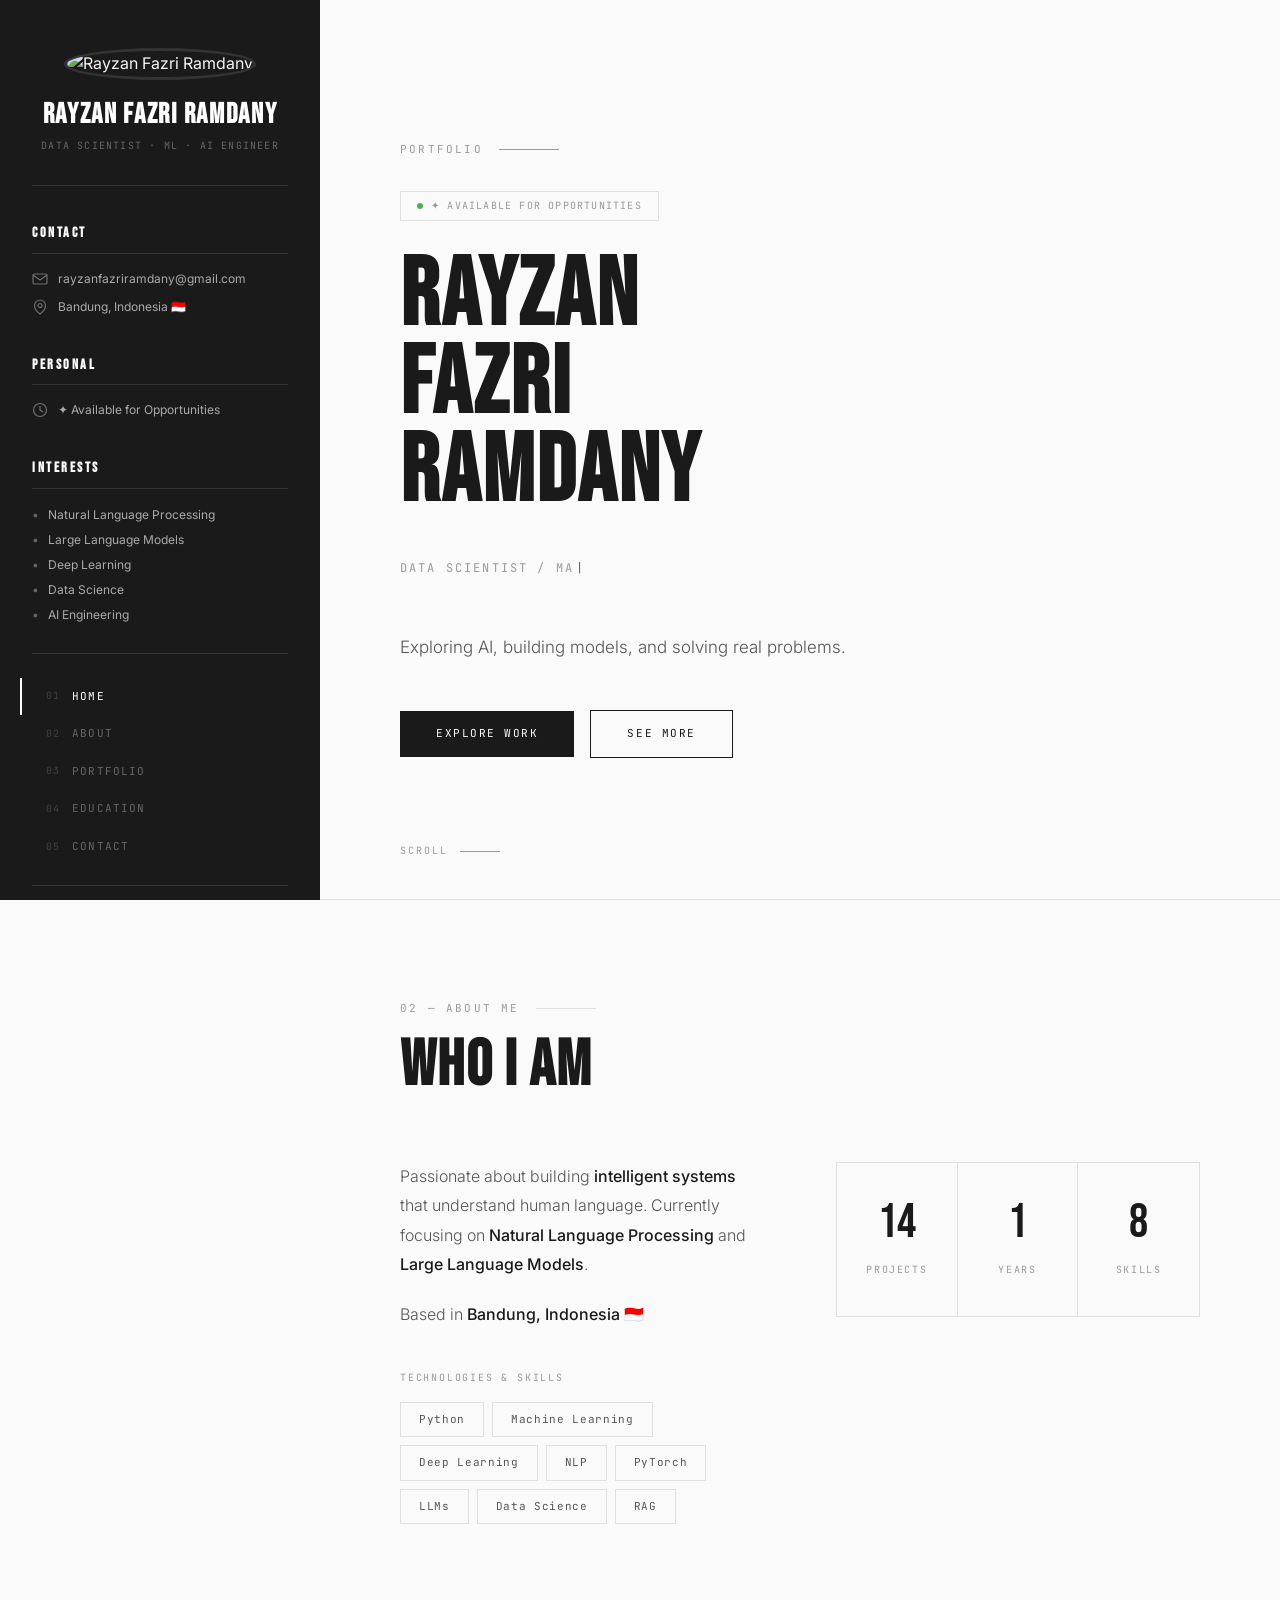
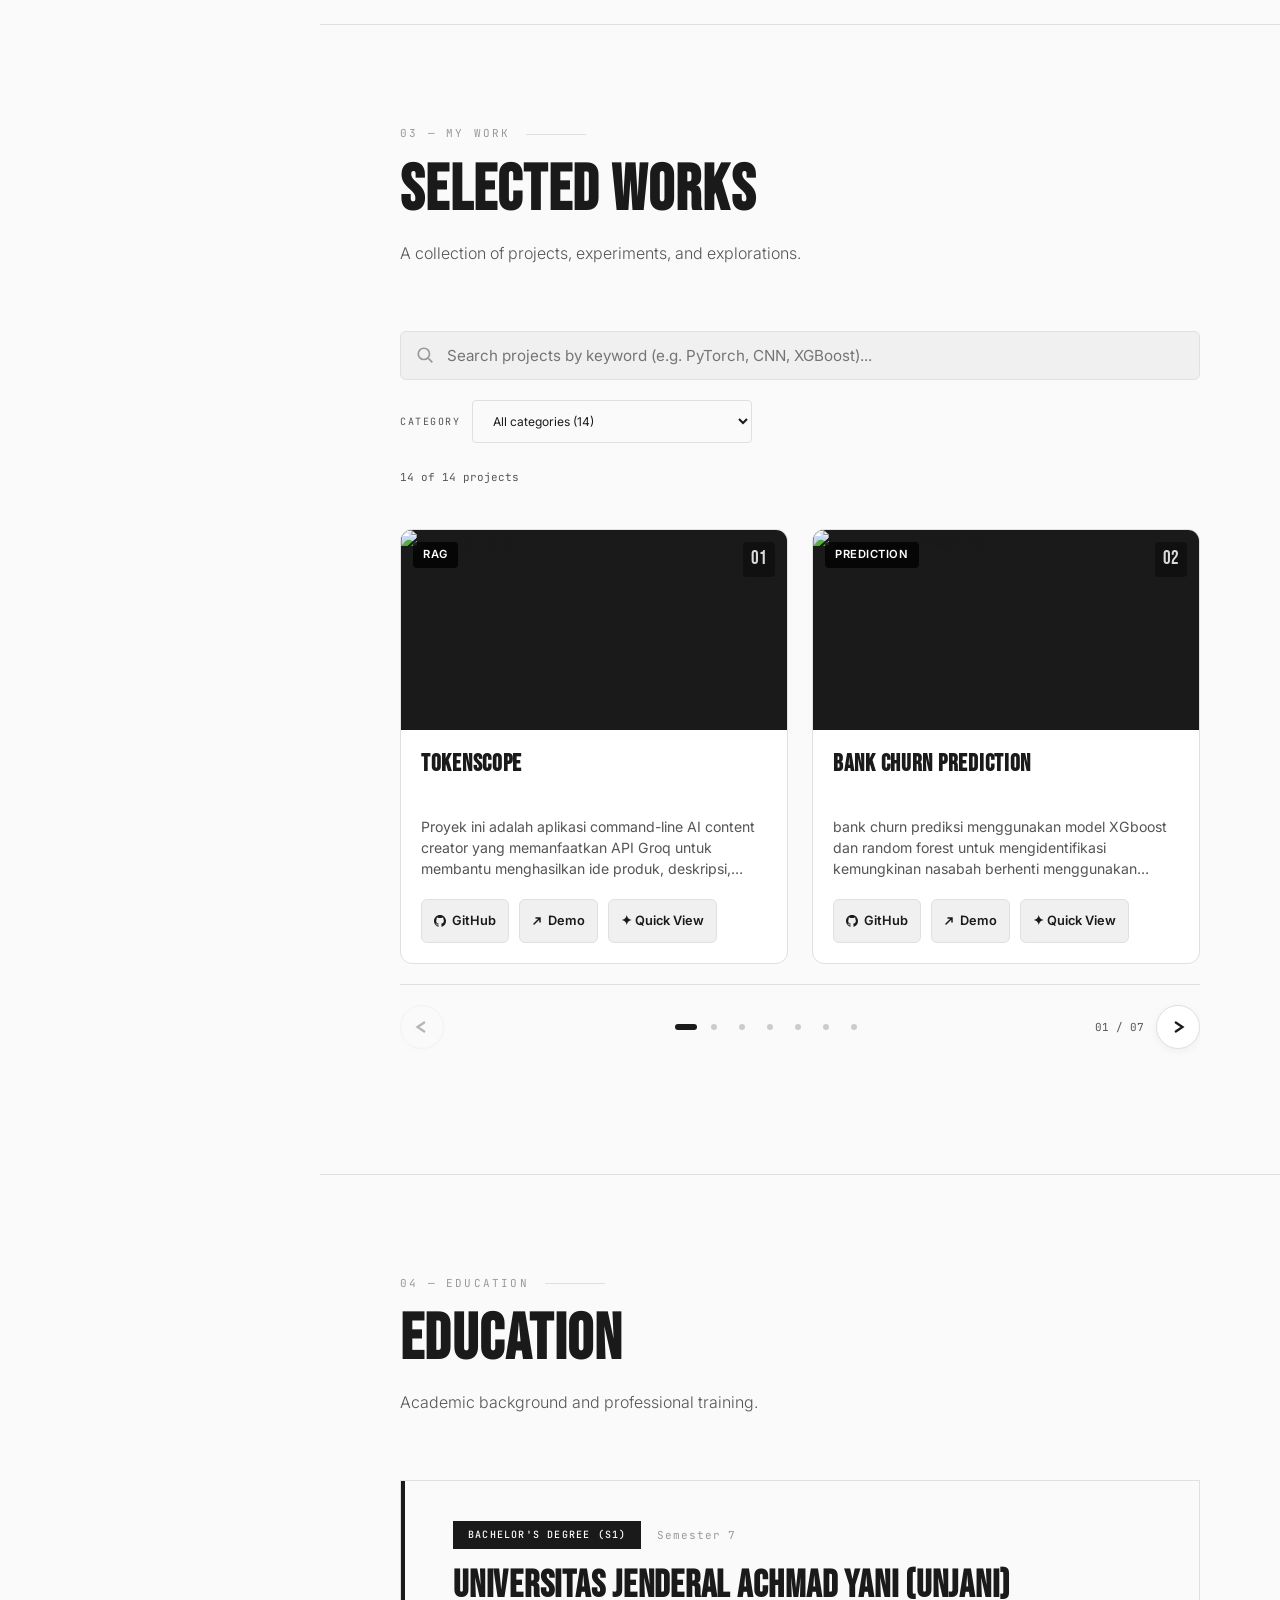
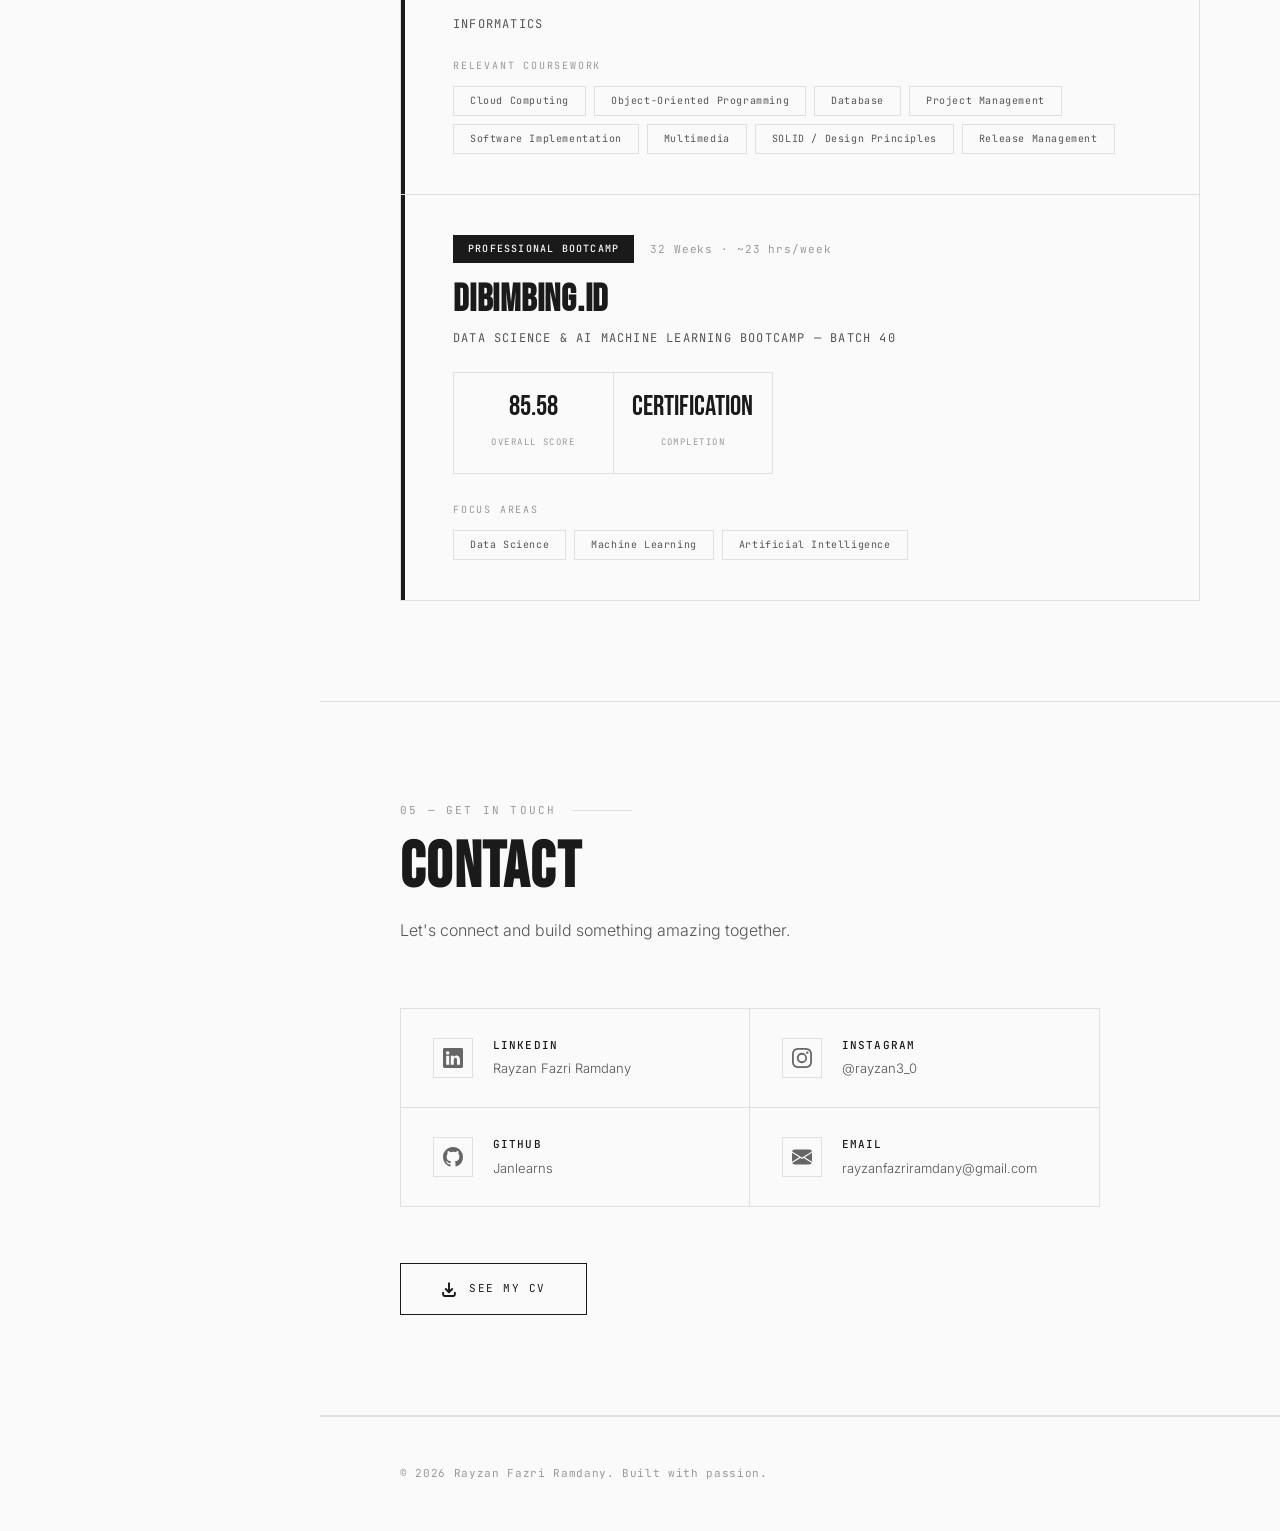
==== commit 2320576a: "feat: enhance project filtering and add project details in README and JSON" ====
--- a/index.html
+++ b/index.html
@@ -180,13 +180,7 @@
             <svg class="search-icon" viewBox="0 0 16 16" fill="none" stroke="currentColor" stroke-width="1.5"><circle cx="7" cy="7" r="5"/><path d="M11 11l3.5 3.5"/></svg>
             <input type="text" id="projectSearchInput" placeholder="Search projects by keyword (e.g. PyTorch, CNN, XGBoost)..." aria-label="Search projects">
           </div>
-          <div class="filter-pills" id="filterPills">
-            <button class="filter-pill active" data-filter="all">All <span class="filter-badge" id="count-all">13</span></button>
-            <button class="filter-pill" data-filter="Prediction">Prediction <span class="filter-badge" id="count-Prediction">3</span></button>
-            <button class="filter-pill" data-filter="Model">Model <span class="filter-badge" id="count-Model">4</span></button>
-            <button class="filter-pill" data-filter="Chatbot">Chatbot & NLP <span class="filter-badge" id="count-Chatbot">4</span></button>
-            <button class="filter-pill" data-filter="RAG">RAG & RecSys <span class="filter-badge" id="count-RAG">2</span></button>
-          </div>
+          <label class="category-filter" for="categoryFilter"><span>CATEGORY</span><select id="categoryFilter" aria-label="Filter projects by category"></select></label>
         </div>
 
         <div class="results-toolbar">
@@ -452,11 +446,7 @@
   wrapper.innerHTML = '';
 
   const filtered = portfolios.filter(item => {
-    const matchesFilter = (currentFilter === 'all') ||
-      (currentFilter === 'Prediction' && item.category === 'Prediction') ||
-      (currentFilter === 'Model' && item.category === 'Model') ||
-      (currentFilter === 'Chatbot' && (item.category === 'Chatbot' || item.category === 'NLP')) ||
-      (currentFilter === 'RAG' && (item.category === 'RAG' || item.category === 'Recommender System'));
+    const matchesFilter = currentFilter === 'all' || item.category === currentFilter;
 
     const query = currentQuery.toLowerCase().trim();
     const matchesSearch = !query ||
@@ -483,17 +473,17 @@
     initOrUpdateSwiper();
   }
 
-  document.querySelectorAll('.filter-pill').forEach(button => {
-    const groups = { Prediction: ['Prediction'], Model: ['Model'], Chatbot: ['Chatbot', 'NLP'], RAG: ['RAG', 'Recommender System'] };
-    button.querySelector('.filter-badge').textContent = portfolios.filter(item => button.dataset.filter === 'all' || groups[button.dataset.filter].includes(item.category)).length;
-  });
+
+  categoryFilter.replaceChildren(...['all', ...ProjectData.categories].map(category => {
+    const count = portfolios.filter(item => category === 'all' || item.category === category).length;
+    return new Option(`${category === 'all' ? 'All categories' : category} (${count})`, category);
+  }));
+  categoryFilter.value = currentFilter;
   // Update counts
   document.getElementById('projectResults').textContent = `${filtered.length} of ${portfolios.length} projects`;
   document.getElementById('resetProjects').hidden = currentFilter === 'all' && !currentQuery;
   document.querySelector('.carousel-controls').hidden = filtered.length === 0;
-  document.querySelectorAll('.filter-pill').forEach(button => {
-    button.setAttribute('aria-pressed', String(button.dataset.filter === currentFilter));
-  });
+
   const countEl = document.getElementById('project-count');
   if (countEl) countEl.textContent = portfolios.length;
 }
@@ -568,15 +558,8 @@
   }};
 }
 
-// Filter button click handlers
-document.querySelectorAll('.filter-pill').forEach(btn => {
-  btn.addEventListener('click', () => {
-    document.querySelectorAll('.filter-pill').forEach(b => b.classList.remove('active'));
-    btn.classList.add('active');
-    currentFilter = btn.getAttribute('data-filter');
-    renderProjects();
-  });
-});
+const categoryFilter = document.getElementById('categoryFilter');
+categoryFilter.addEventListener('change', () => { currentFilter = categoryFilter.value; renderProjects(); });
 
 // Search input handler
 const searchInput = document.getElementById('projectSearchInput');
@@ -591,14 +574,12 @@
 document.getElementById('resetProjects').addEventListener('click', () => {
   currentQuery = '';
   searchInput.value = '';
-  document.querySelector('[data-filter="all"]').click();
+  currentFilter = 'all';
+  renderProjects();
   searchInput.focus();
 });
 document.getElementById('skill-count').textContent = document.querySelectorAll('.skill-tag').length;
-document.querySelectorAll('.filter-pill').forEach(button => {
-  const groups = { Prediction: ['Prediction'], Model: ['Model'], Chatbot: ['Chatbot', 'NLP'], RAG: ['RAG', 'Recommender System'] };
-  button.querySelector('.filter-badge').textContent = portfolios.filter(item => button.dataset.filter === 'all' || groups[button.dataset.filter].includes(item.category)).length;
-});
+
 renderProjects();
 
 
--- a/style.css
+++ b/style.css
@@ -2209,3 +2209,9 @@
   .carousel-dot, .carousel-dot.active { width: 12px; }
   .carousel-dot.active::after { width: 12px; }
 }
+
+/* Compact category control, using the existing editorial palette. */
+.category-filter { display: flex; align-items: center; gap: 12px; flex-wrap: wrap; }
+.category-filter span { font: 10px var(--font-mono); letter-spacing: 1.5px; color: var(--text-secondary); }
+.category-filter select { width: min(100%, 280px); padding: 12px 36px 12px 16px; border: 1px solid var(--border); border-radius: 4px; background: var(--bg); color: var(--text); font: 12px var(--font-body); cursor: pointer; }
+.category-filter select:focus-visible { outline: 2px solid var(--accent); outline-offset: 3px; }
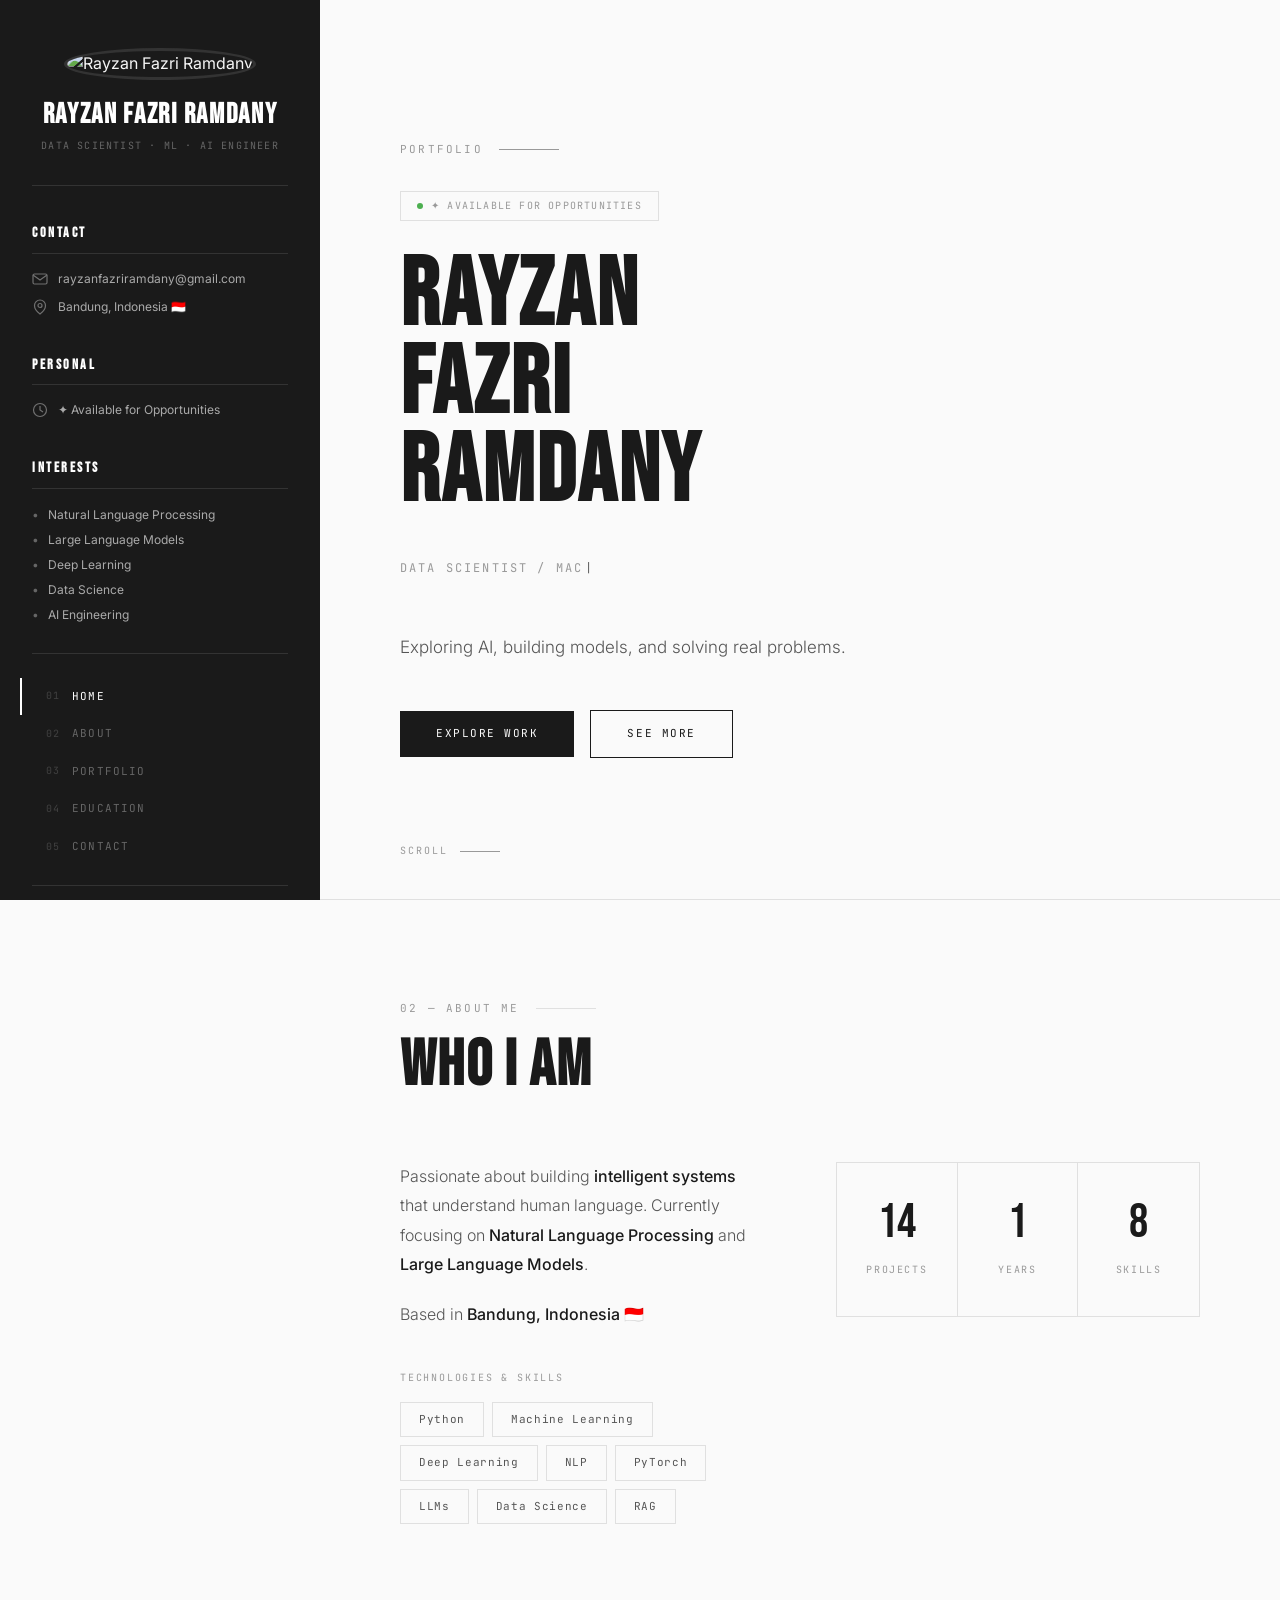
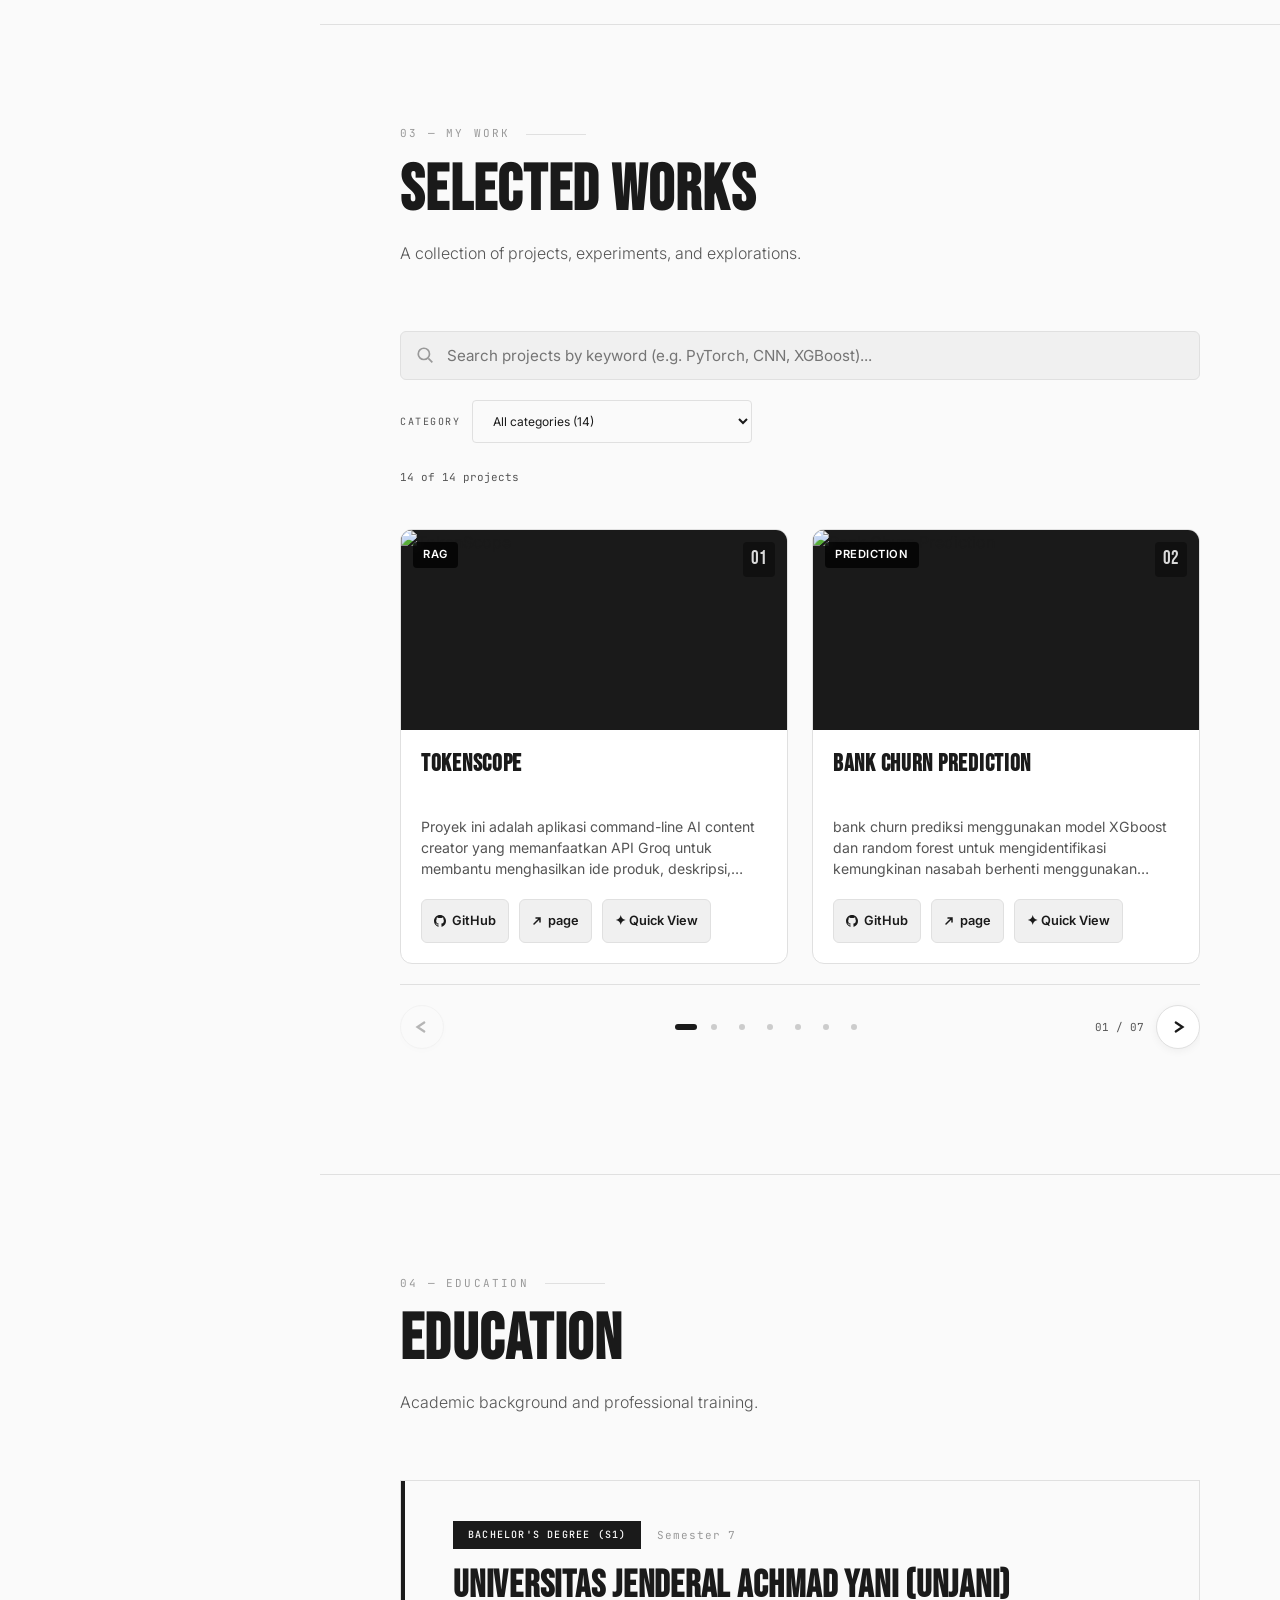
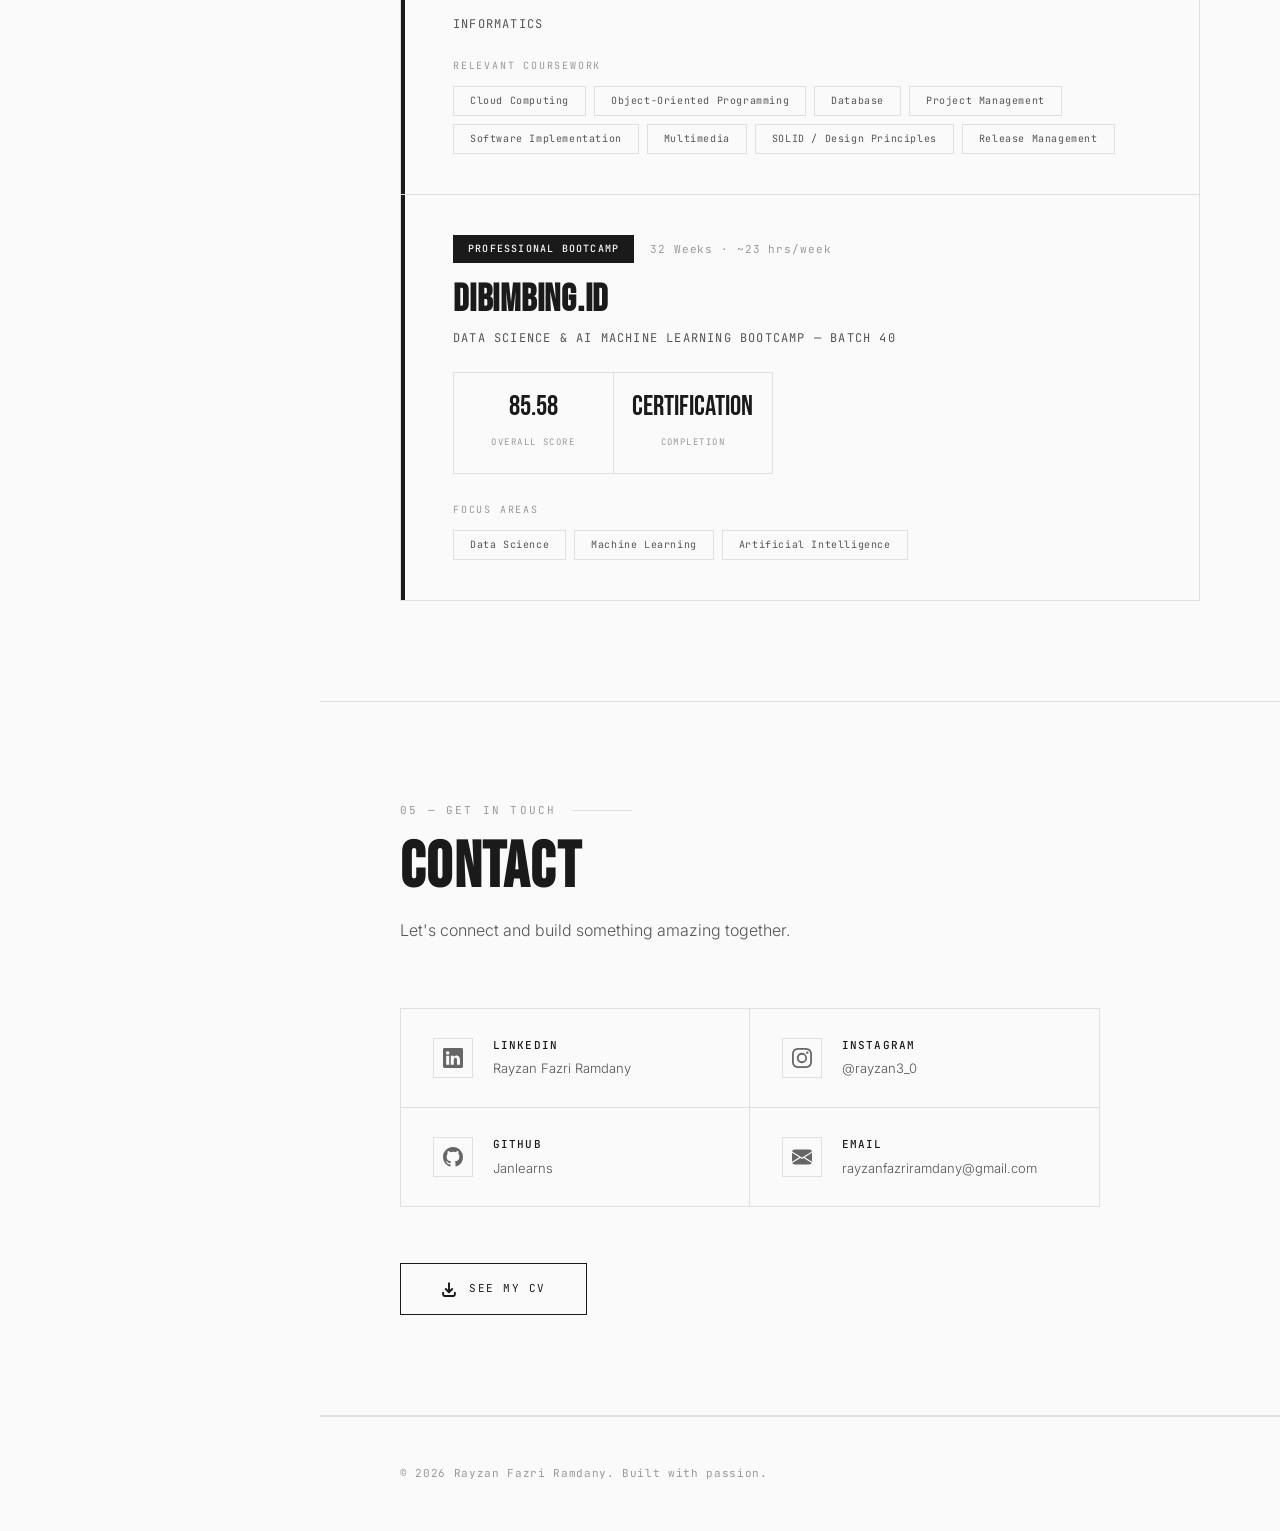
==== commit a4e72ec3: "fix: update demo link text to 'View Page' for consistency" ====
--- a/index.html
+++ b/index.html
@@ -353,7 +353,7 @@
         <p class="modal-desc" id="modalDesc"></p>
         <div class="modal-actions">
           <a id="modalGithubLink" href="#" target="_blank" rel="noopener" class="btn-editorial btn-editorial--primary">GitHub Repository</a>
-          <a id="modalDemoLink" href="#" target="_blank" rel="noopener" class="btn-editorial btn-editorial--secondary">View Demo</a>
+          <a id="modalDemoLink" href="#" target="_blank" rel="noopener" class="btn-editorial btn-editorial--secondary">View Page</a>
         </div>
       </div>
     </div>
@@ -420,7 +420,7 @@
         <p class="card-desc">${item.description}</p>
         <div class="card-actions">
           ${item.githubLink ? `<a href="${item.githubLink}" class="card-link" target="_blank" rel="noopener" onclick="event.stopPropagation()">${ghIcon} GitHub</a>` : ''}
-          ${item.link && item.link !== '#' ? `<a href="${item.link}" class="card-link" target="_blank" rel="noopener" onclick="event.stopPropagation()">${arrowIcon} Demo</a>` : ''}
+          ${item.link && item.link !== '#' ? `<a href="${item.link}" class="card-link" target="_blank" rel="noopener" onclick="event.stopPropagation()">${arrowIcon} page</a>` : ''}
           <button class="card-link quick-view-btn" onclick="event.stopPropagation(); openProjectModal(${originalIndex})">✦ Quick View</button>
         </div>
       </div>
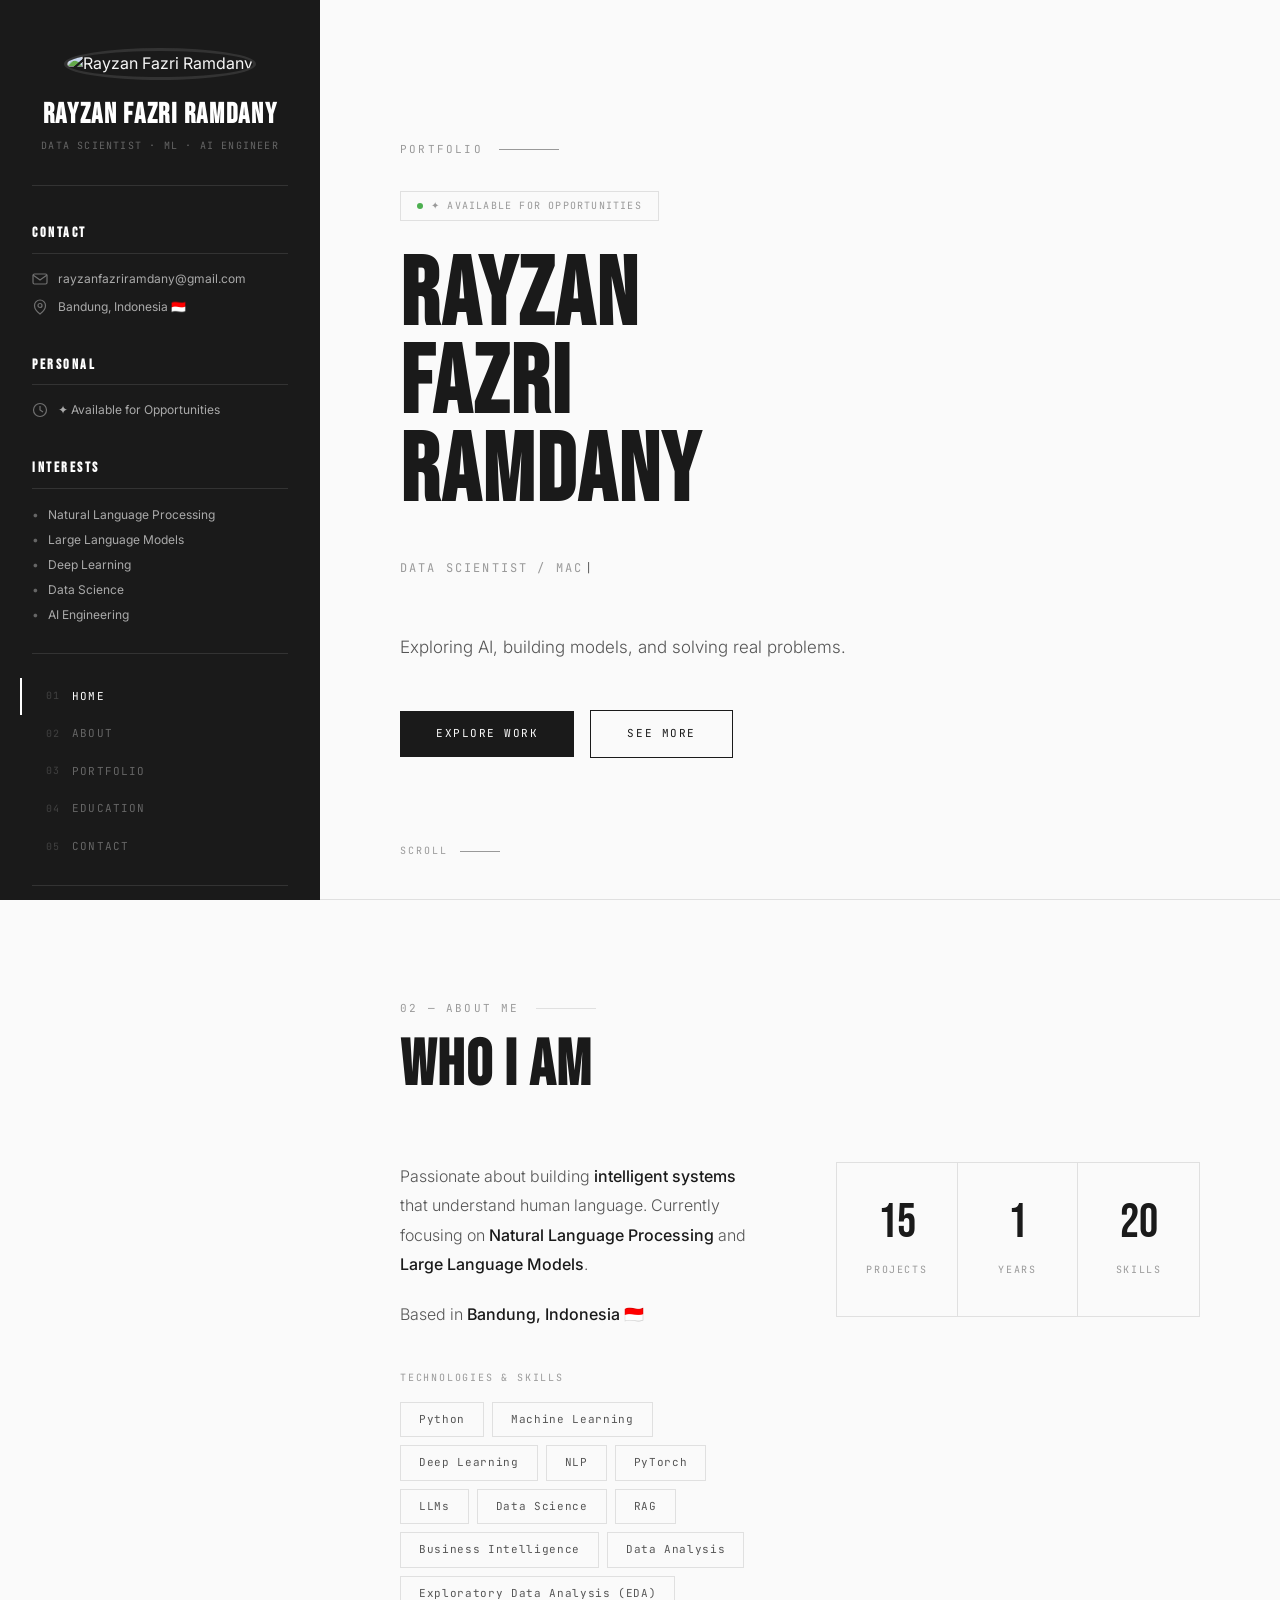
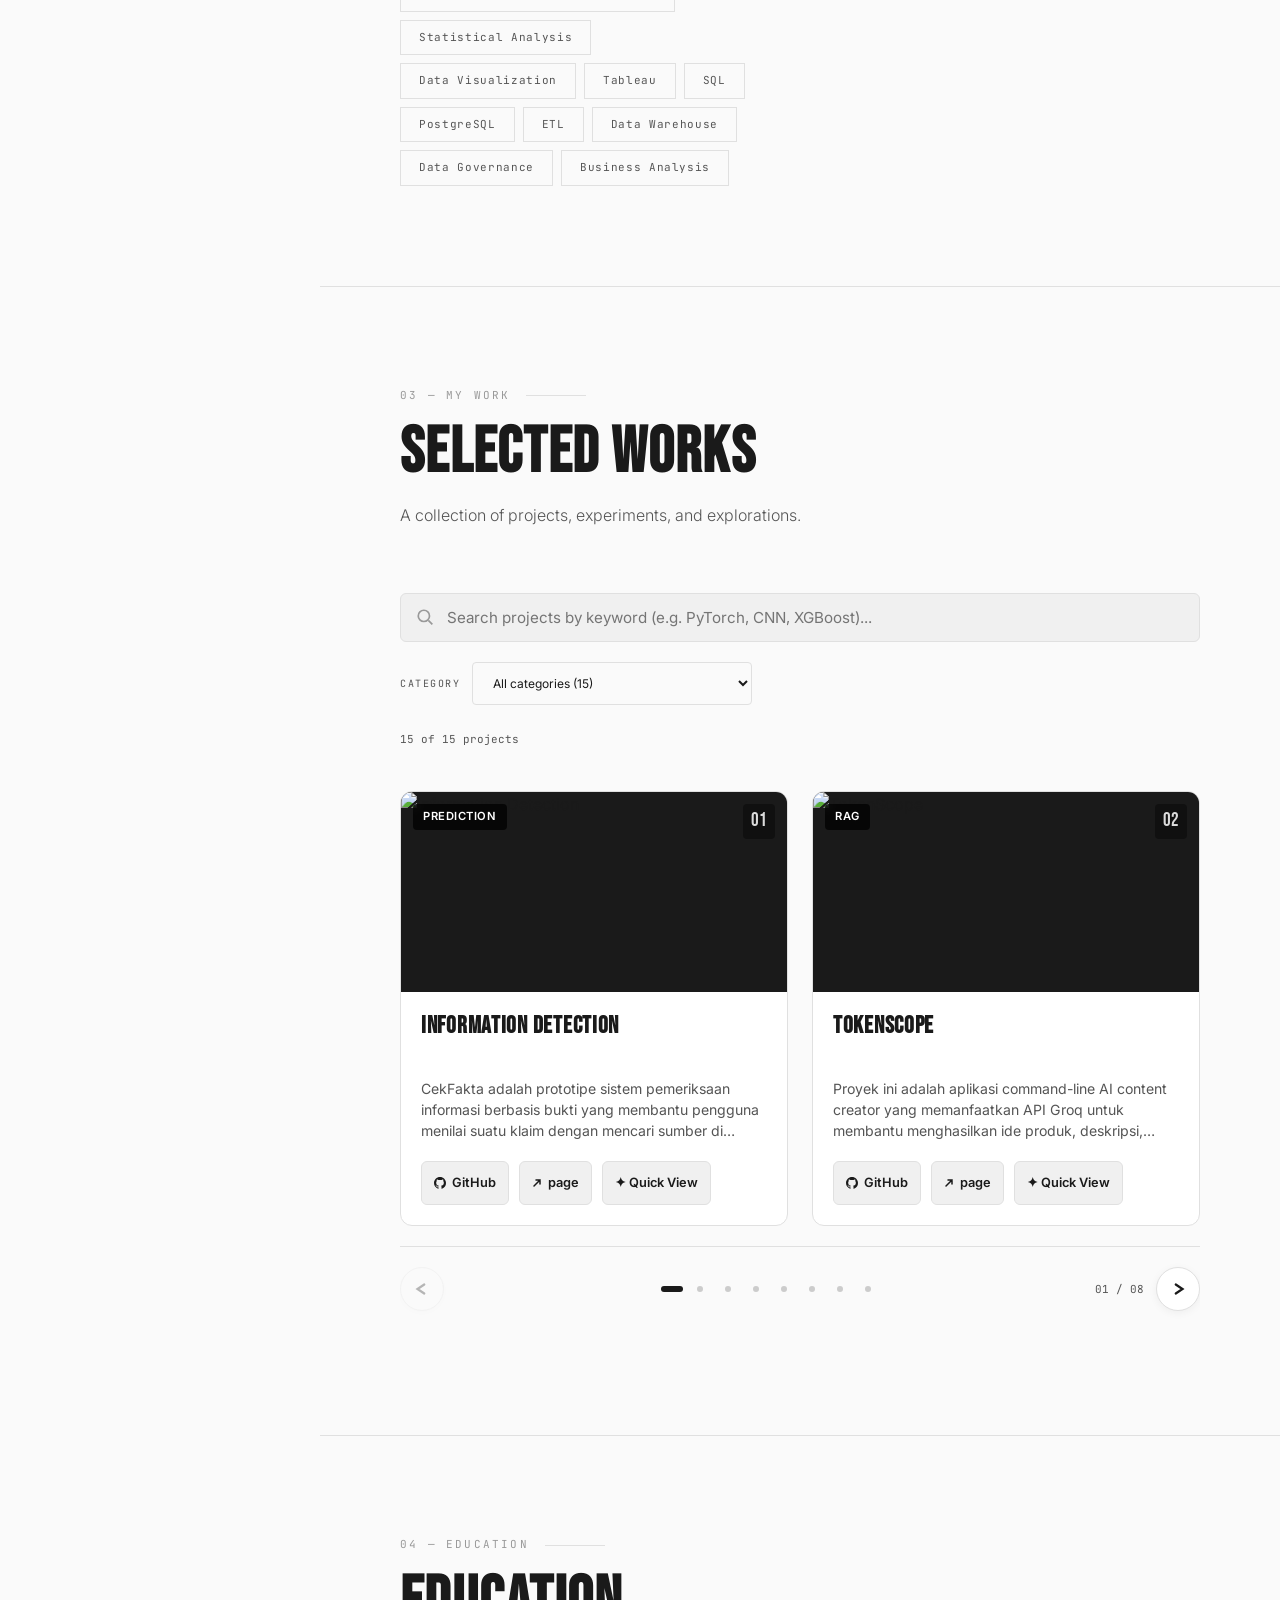
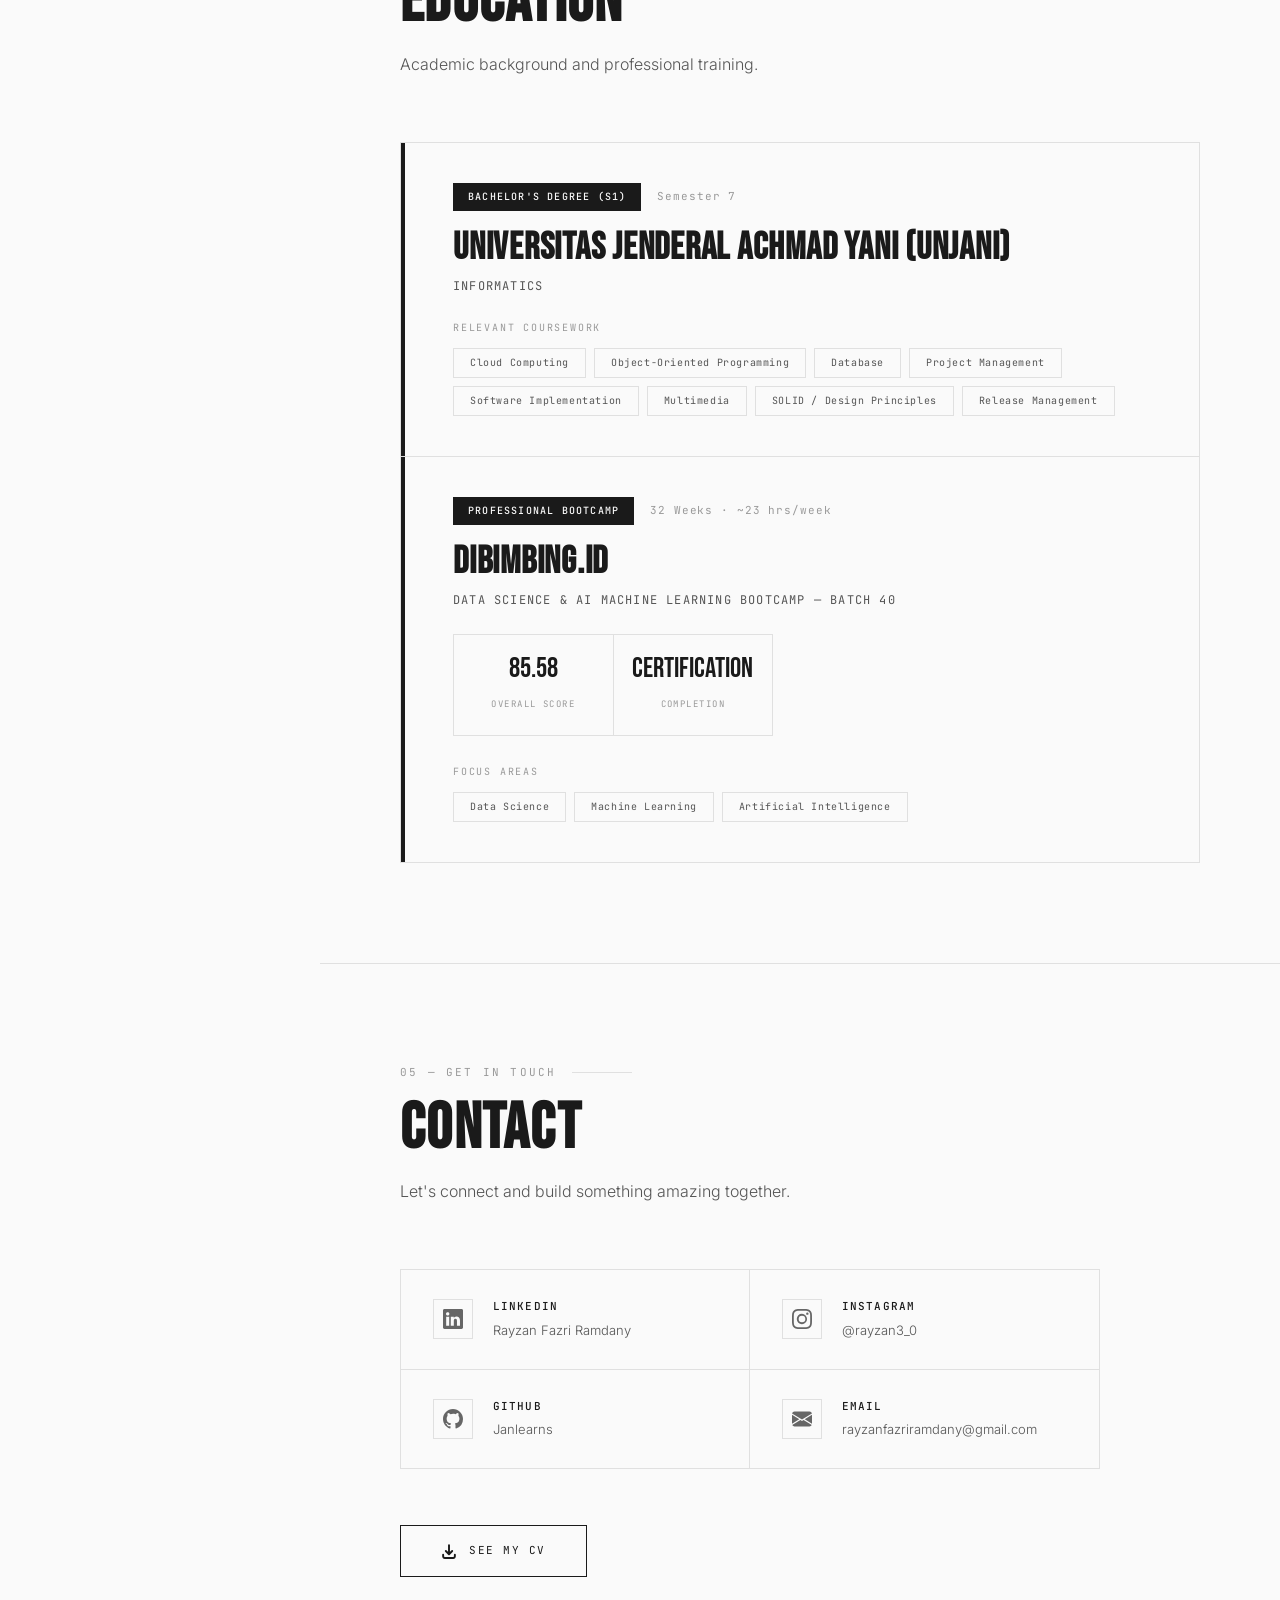
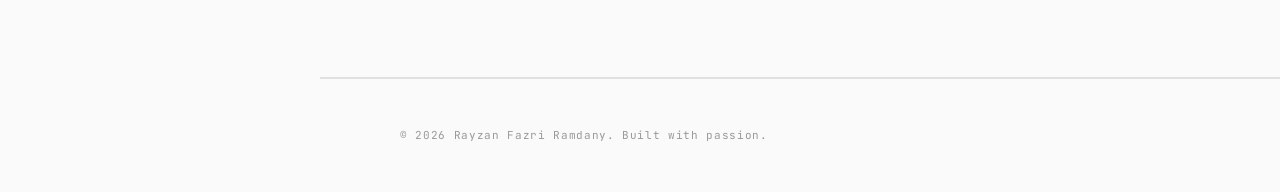
==== commit def09c0c: "Add Information Detection project to projects.json with details and links" ====
--- a/index.html
+++ b/index.html
@@ -1,414 +1,825 @@
-<!DOCTYPE html>
+<!doctype html>
 <html lang="id">
-<head>
-  <meta charset="UTF-8">
-  <meta name="viewport" content="width=device-width, initial-scale=1.0">
-  <title>Rayzan Fazri Ramdany — Portfolio</title>
-  <meta name="description" content="Portfolio of Rayzan Fazri Ramdany — Data Scientist, Machine Learning & AI Engineer">
-  <link rel="stylesheet" href="style.css?v=cd25f8fa0ba1">
-</head>
-<body>
-
-  <!-- ══ TOP SCROLL PROGRESS ══ -->
-  <div class="scroll-progress" id="scrollProgress"></div>
-
-  <!-- ══ MOBILE NAVIGATION ══ -->
-  <div class="mobile-nav" id="mobileNav">
-    <a href="#hero" class="mobile-nav-logo">RAYZAN FAZRI</a>
-    <button class="mobile-nav-toggle" id="mobileNavToggle" aria-label="Open menu" aria-expanded="false" aria-controls="sidebar">
-      <span></span><span></span><span></span>
-    </button>
-  </div>
-
-  <!-- ══ SIDEBAR OVERLAY (mobile) ══ -->
-  <div class="sidebar-overlay" id="sidebarOverlay"></div>
-
-  <!-- ══ LAYOUT ══ -->
-  <div class="layout">
-
-    <!-- ── SIDEBAR ── -->
-    <aside class="sidebar" id="sidebar" role="complementary">
-
-      <!-- Profile -->
-      <div class="sidebar-profile">
-        <img class="sidebar-photo" src="https://cdn.corenexis.com/f/wH8iHq3cHx1.jpeg" alt="Rayzan Fazri Ramdany">
-        <h2 class="sidebar-name">RAYZAN FAZRI RAMDANY</h2>
-        <p class="sidebar-title">Data Scientist · ML · AI Engineer</p>
-      </div>
-
-      <!-- Contact -->
-      <div class="sidebar-section">
-        <h3 class="sidebar-section-title">Contact</h3>
-        <div class="sidebar-section-item copy-email-btn" title="Click to copy email">
-          <span class="item-icon"><svg viewBox="0 0 16 16" fill="none" stroke="currentColor" stroke-width="1.2"><rect x="1" y="3" width="14" height="10" rx="1.5"/><path d="M1 4l7 5 7-5"/></svg></span>
-          <span>rayzanfazriramdany@gmail.com</span>
+  <head>
+    <meta charset="UTF-8" />
+    <meta name="viewport" content="width=device-width, initial-scale=1.0" />
+    <title>Rayzan Fazri Ramdany — Portfolio</title>
+    <meta
+      name="description"
+      content="Portfolio of Rayzan Fazri Ramdany — Data Scientist, Machine Learning & AI Engineer"
+    />
+    <link rel="stylesheet" href="style.css?v=cd25f8fa0ba1" />
+  </head>
+  <body>
+    <!-- ══ TOP SCROLL PROGRESS ══ -->
+    <div class="scroll-progress" id="scrollProgress"></div>
+
+    <!-- ══ MOBILE NAVIGATION ══ -->
+    <div class="mobile-nav" id="mobileNav">
+      <a href="#hero" class="mobile-nav-logo">RAYZAN FAZRI</a>
+      <button
+        class="mobile-nav-toggle"
+        id="mobileNavToggle"
+        aria-label="Open menu"
+        aria-expanded="false"
+        aria-controls="sidebar"
+      >
+        <span></span><span></span><span></span>
+      </button>
+    </div>
+
+    <!-- ══ SIDEBAR OVERLAY (mobile) ══ -->
+    <div class="sidebar-overlay" id="sidebarOverlay"></div>
+
+    <!-- ══ LAYOUT ══ -->
+    <div class="layout">
+      <!-- ── SIDEBAR ── -->
+      <aside class="sidebar" id="sidebar" role="complementary">
+        <!-- Profile -->
+        <div class="sidebar-profile">
+          <img
+            class="sidebar-photo"
+            src="https://cdn.corenexis.com/f/wH8iHq3cHx1.jpeg"
+            alt="Rayzan Fazri Ramdany"
+          />
+          <h2 class="sidebar-name">RAYZAN FAZRI RAMDANY</h2>
+          <p class="sidebar-title">Data Scientist · ML · AI Engineer</p>
         </div>
-        <div class="sidebar-section-item">
-          <span class="item-icon"><svg viewBox="0 0 16 16" fill="none" stroke="currentColor" stroke-width="1.2"><path d="M8 1C5 1 2.5 3.5 2.5 6.5c0 4.5 5.5 8.5 5.5 8.5s5.5-4 5.5-8.5C13.5 3.5 11 1 8 1z"/><circle cx="8" cy="6.5" r="2"/></svg></span>
-          <span>Bandung, Indonesia 🇮🇩</span>
+
+        <!-- Contact -->
+        <div class="sidebar-section">
+          <h3 class="sidebar-section-title">Contact</h3>
+          <div
+            class="sidebar-section-item copy-email-btn"
+            title="Click to copy email"
+          >
+            <span class="item-icon"
+              ><svg
+                viewBox="0 0 16 16"
+                fill="none"
+                stroke="currentColor"
+                stroke-width="1.2"
+              >
+                <rect x="1" y="3" width="14" height="10" rx="1.5" />
+                <path d="M1 4l7 5 7-5" /></svg
+            ></span>
+            <span>rayzanfazriramdany@gmail.com</span>
+          </div>
+          <div class="sidebar-section-item">
+            <span class="item-icon"
+              ><svg
+                viewBox="0 0 16 16"
+                fill="none"
+                stroke="currentColor"
+                stroke-width="1.2"
+              >
+                <path
+                  d="M8 1C5 1 2.5 3.5 2.5 6.5c0 4.5 5.5 8.5 5.5 8.5s5.5-4 5.5-8.5C13.5 3.5 11 1 8 1z"
+                />
+                <circle cx="8" cy="6.5" r="2" /></svg
+            ></span>
+            <span>Bandung, Indonesia 🇮🇩</span>
+          </div>
         </div>
-      </div>
-
-      <!-- Personal -->
-      <div class="sidebar-section">
-        <h3 class="sidebar-section-title">Personal</h3>
-        <div class="sidebar-section-item">
-          <span class="item-icon"><svg viewBox="0 0 16 16" fill="none" stroke="currentColor" stroke-width="1.2"><circle cx="8" cy="8" r="6.5"/><path d="M8 4v4l3 2"/></svg></span>
-          <span>✦ Available for Opportunities</span>
+
+        <!-- Personal -->
+        <div class="sidebar-section">
+          <h3 class="sidebar-section-title">Personal</h3>
+          <div class="sidebar-section-item">
+            <span class="item-icon"
+              ><svg
+                viewBox="0 0 16 16"
+                fill="none"
+                stroke="currentColor"
+                stroke-width="1.2"
+              >
+                <circle cx="8" cy="8" r="6.5" />
+                <path d="M8 4v4l3 2" /></svg
+            ></span>
+            <span>✦ Available for Opportunities</span>
+          </div>
         </div>
-      </div>
-
-      <!-- Interests -->
-      <div class="sidebar-section">
-        <h3 class="sidebar-section-title">Interests</h3>
-        <div class="sidebar-interests">
-          <span class="sidebar-interest">Natural Language Processing</span>
-          <span class="sidebar-interest">Large Language Models</span>
-          <span class="sidebar-interest">Deep Learning</span>
-          <span class="sidebar-interest">Data Science</span>
-          <span class="sidebar-interest">AI Engineering</span>
+
+        <!-- Interests -->
+        <div class="sidebar-section">
+          <h3 class="sidebar-section-title">Interests</h3>
+          <div class="sidebar-interests">
+            <span class="sidebar-interest">Natural Language Processing</span>
+            <span class="sidebar-interest">Large Language Models</span>
+            <span class="sidebar-interest">Deep Learning</span>
+            <span class="sidebar-interest">Data Science</span>
+            <span class="sidebar-interest">AI Engineering</span>
+          </div>
         </div>
-      </div>
-
-      <!-- Navigation -->
-      <nav class="sidebar-nav" aria-label="Main Navigation">
-        <ul class="sidebar-nav-list" id="sidebarNavLinks">
-          <li><a href="#hero" class="sidebar-nav-link active"><span class="nav-num">01</span> Home</a></li>
-          <li><a href="#about" class="sidebar-nav-link"><span class="nav-num">02</span> About</a></li>
-          <li><a href="#portfolio" class="sidebar-nav-link"><span class="nav-num">03</span> Portfolio</a></li>
-          <li><a href="#education" class="sidebar-nav-link"><span class="nav-num">04</span> Education</a></li>
-          <li><a href="#contact" class="sidebar-nav-link"><span class="nav-num">05</span> Contact</a></li>
-        </ul>
-      </nav>
-
-      <!-- Social Links -->
-      <div class="sidebar-social">
-        <a href="https://www.linkedin.com/in/rayzan-fazri-ramdany-190063291/" class="sidebar-social-link" target="_blank" rel="noopener" aria-label="LinkedIn">
-          <svg viewBox="0 0 16 16" fill="currentColor"><path d="M0 1.146C0 .513.526 0 1.175 0h13.65C15.474 0 16 .513 16 1.146v13.708c0 .633-.526 1.146-1.175 1.146H1.175C.526 16 0 15.487 0 14.854V1.146zm4.943 12.248V6.169H2.542v7.225h2.401zm-1.2-8.212c.837 0 1.358-.554 1.358-1.248-.015-.709-.52-1.248-1.342-1.248-.822 0-1.359.54-1.359 1.248 0 .694.521 1.248 1.327 1.248h.016zm4.908 8.212V9.359c0-.216.016-.432.08-.586.173-.431.568-.878 1.232-.878.869 0 1.216.662 1.216 1.634v3.865h2.401V9.25c0-2.22-1.184-3.252-2.764-3.252-1.274 0-1.845.7-2.165 1.193v.025h-.016l.016-.025V6.169h-2.4c.03.678 0 7.225 0 7.225h2.4z"/></svg>
-        </a>
-        <a href="https://www.instagram.com/rayzan3_0?igsh=NXdrdTRzcDRyazFt" class="sidebar-social-link" target="_blank" rel="noopener" aria-label="Instagram">
-          <svg viewBox="0 0 16 16" fill="currentColor"><path d="M8 0C5.829 0 5.556.01 4.703.048 3.85.088 3.269.222 2.76.42a3.917 3.917 0 00-1.417.923A3.927 3.927 0 00.42 2.76C.222 3.268.087 3.85.048 4.7.01 5.555 0 5.827 0 8.001c0 2.172.01 2.444.048 3.297.04.852.174 1.433.372 1.942.205.526.478.972.923 1.417.444.445.89.719 1.416.923.51.198 1.09.333 1.942.372C5.555 15.99 5.827 16 8 16s2.444-.01 3.298-.048c.851-.04 1.434-.174 1.943-.372a3.916 3.916 0 001.416-.923c.445-.445.718-.891.923-1.417.197-.509.332-1.09.372-1.942C15.99 10.445 16 10.173 16 8s-.01-2.445-.048-3.299c-.04-.851-.175-1.433-.372-1.941a3.926 3.926 0 00-.923-1.417A3.911 3.911 0 0013.24.42c-.51-.198-1.092-.333-1.943-.372C10.443.01 10.172 0 7.998 0h.003zm-.717 1.442h.718c2.136 0 2.389.007 3.232.046.78.035 1.204.166 1.486.275.373.145.64.319.92.599.28.28.453.546.598.92.11.281.24.705.275 1.485.039.843.047 1.096.047 3.231s-.008 2.389-.047 3.232c-.035.78-.166 1.203-.275 1.485a2.47 2.47 0 01-.599.919c-.28.28-.546.453-.92.598-.28.11-.704.24-1.485.276-.843.038-1.096.047-3.232.047s-2.39-.009-3.233-.047c-.78-.036-1.203-.166-1.485-.276a2.478 2.478 0 01-.92-.598 2.48 2.48 0 01-.6-.92c-.109-.281-.24-.705-.275-1.485-.038-.843-.046-1.096-.046-3.233 0-2.136.008-2.388.046-3.231.036-.78.166-1.204.276-1.486.145-.373.319-.64.599-.92.28-.28.546-.453.92-.598.282-.11.705-.24 1.485-.276.738-.034 1.024-.044 2.515-.045v.002zm4.988 1.328a.96.96 0 100 1.92.96.96 0 000-1.92zm-4.27 1.122a4.109 4.109 0 100 8.217 4.109 4.109 0 000-8.217zm0 1.441a2.667 2.667 0 110 5.334 2.667 2.667 0 010-5.334z"/></svg>
-        </a>
-        <a href="https://github.com/Janlearns" class="sidebar-social-link" target="_blank" rel="noopener" aria-label="GitHub">
-          <svg viewBox="0 0 16 16" fill="currentColor"><path d="M8 0C3.58 0 0 3.58 0 8c0 3.54 2.29 6.53 5.47 7.59.4.07.55-.17.55-.38 0-.19-.01-.82-.01-1.49-2.01.37-2.53-.49-2.69-.94-.09-.23-.48-.94-.82-1.13-.28-.15-.68-.52-.01-.53.63-.01 1.08.58 1.23.82.72 1.21 1.87.87 2.33.66.07-.52.28-.87.51-1.07-1.78-.2-3.64-.89-3.64-3.95 0-.87.31-1.59.82-2.15-.08-.2-.36-1.02.08-2.12 0 0 .67-.21 2.2.82a7.68 7.68 0 012-.27c.68 0 1.36.09 2 .27 1.53-1.04 2.2-.82 2.2-.82.44 1.1.16 1.92.08 2.12.51.56.82 1.27.82 2.15 0 3.07-1.87 3.75-3.65 3.95.29.25.54.73.54 1.48 0 1.07-.01 1.93-.01 2.2 0 .21.15.46.55.38A8.012 8.012 0 0016 8c0-4.42-3.58-8-8-8z"/></svg>
-        </a>
-      </div>
-
-    </aside>
-
-    <!-- ── MAIN CONTENT ── -->
-    <main class="main-content" role="main">
-
-      <!-- ═══ HERO ═══ -->
-      <section class="hero" id="hero">
-        <div class="hero-inner">
-          <div class="hero-label fade-in">Portfolio</div>
-          <div class="hero-badge fade-in">✦ Available for Opportunities</div>
-          <h1 class="hero-name fade-in">
-            RAYZAN<br>
-            FAZRI<br>
-            RAMDANY
-          </h1>
-          <div class="hero-role fade-in">
-            <span id="heroTypewriter">Data Scientist / Machine Learning AI Engineer</span><span class="typewriter-cursor">|</span>
-          </div>
-          <p class="hero-desc fade-in">Exploring AI, building models, and solving real problems.</p>
-          <div class="hero-actions fade-in">
-            <a href="#portfolio" class="btn-editorial btn-editorial--primary">Explore Work</a>
-            <a href="#about" class="btn-editorial btn-editorial--secondary">See More</a>
-          </div>
+
+        <!-- Navigation -->
+        <nav class="sidebar-nav" aria-label="Main Navigation">
+          <ul class="sidebar-nav-list" id="sidebarNavLinks">
+            <li>
+              <a href="#hero" class="sidebar-nav-link active"
+                ><span class="nav-num">01</span> Home</a
+              >
+            </li>
+            <li>
+              <a href="#about" class="sidebar-nav-link"
+                ><span class="nav-num">02</span> About</a
+              >
+            </li>
+            <li>
+              <a href="#portfolio" class="sidebar-nav-link"
+                ><span class="nav-num">03</span> Portfolio</a
+              >
+            </li>
+            <li>
+              <a href="#education" class="sidebar-nav-link"
+                ><span class="nav-num">04</span> Education</a
+              >
+            </li>
+            <li>
+              <a href="#contact" class="sidebar-nav-link"
+                ><span class="nav-num">05</span> Contact</a
+              >
+            </li>
+          </ul>
+        </nav>
+
+        <!-- Social Links -->
+        <div class="sidebar-social">
+          <a
+            href="https://www.linkedin.com/in/rayzan-fazri-ramdany-190063291/"
+            class="sidebar-social-link"
+            target="_blank"
+            rel="noopener"
+            aria-label="LinkedIn"
+          >
+            <svg viewBox="0 0 16 16" fill="currentColor">
+              <path
+                d="M0 1.146C0 .513.526 0 1.175 0h13.65C15.474 0 16 .513 16 1.146v13.708c0 .633-.526 1.146-1.175 1.146H1.175C.526 16 0 15.487 0 14.854V1.146zm4.943 12.248V6.169H2.542v7.225h2.401zm-1.2-8.212c.837 0 1.358-.554 1.358-1.248-.015-.709-.52-1.248-1.342-1.248-.822 0-1.359.54-1.359 1.248 0 .694.521 1.248 1.327 1.248h.016zm4.908 8.212V9.359c0-.216.016-.432.08-.586.173-.431.568-.878 1.232-.878.869 0 1.216.662 1.216 1.634v3.865h2.401V9.25c0-2.22-1.184-3.252-2.764-3.252-1.274 0-1.845.7-2.165 1.193v.025h-.016l.016-.025V6.169h-2.4c.03.678 0 7.225 0 7.225h2.4z"
+              />
+            </svg>
+          </a>
+          <a
+            href="https://www.instagram.com/rayzan3_0?igsh=NXdrdTRzcDRyazFt"
+            class="sidebar-social-link"
+            target="_blank"
+            rel="noopener"
+            aria-label="Instagram"
+          >
+            <svg viewBox="0 0 16 16" fill="currentColor">
+              <path
+                d="M8 0C5.829 0 5.556.01 4.703.048 3.85.088 3.269.222 2.76.42a3.917 3.917 0 00-1.417.923A3.927 3.927 0 00.42 2.76C.222 3.268.087 3.85.048 4.7.01 5.555 0 5.827 0 8.001c0 2.172.01 2.444.048 3.297.04.852.174 1.433.372 1.942.205.526.478.972.923 1.417.444.445.89.719 1.416.923.51.198 1.09.333 1.942.372C5.555 15.99 5.827 16 8 16s2.444-.01 3.298-.048c.851-.04 1.434-.174 1.943-.372a3.916 3.916 0 001.416-.923c.445-.445.718-.891.923-1.417.197-.509.332-1.09.372-1.942C15.99 10.445 16 10.173 16 8s-.01-2.445-.048-3.299c-.04-.851-.175-1.433-.372-1.941a3.926 3.926 0 00-.923-1.417A3.911 3.911 0 0013.24.42c-.51-.198-1.092-.333-1.943-.372C10.443.01 10.172 0 7.998 0h.003zm-.717 1.442h.718c2.136 0 2.389.007 3.232.046.78.035 1.204.166 1.486.275.373.145.64.319.92.599.28.28.453.546.598.92.11.281.24.705.275 1.485.039.843.047 1.096.047 3.231s-.008 2.389-.047 3.232c-.035.78-.166 1.203-.275 1.485a2.47 2.47 0 01-.599.919c-.28.28-.546.453-.92.598-.28.11-.704.24-1.485.276-.843.038-1.096.047-3.232.047s-2.39-.009-3.233-.047c-.78-.036-1.203-.166-1.485-.276a2.478 2.478 0 01-.92-.598 2.48 2.48 0 01-.6-.92c-.109-.281-.24-.705-.275-1.485-.038-.843-.046-1.096-.046-3.233 0-2.136.008-2.388.046-3.231.036-.78.166-1.204.276-1.486.145-.373.319-.64.599-.92.28-.28.546-.453.92-.598.282-.11.705-.24 1.485-.276.738-.034 1.024-.044 2.515-.045v.002zm4.988 1.328a.96.96 0 100 1.92.96.96 0 000-1.92zm-4.27 1.122a4.109 4.109 0 100 8.217 4.109 4.109 0 000-8.217zm0 1.441a2.667 2.667 0 110 5.334 2.667 2.667 0 010-5.334z"
+              />
+            </svg>
+          </a>
+          <a
+            href="https://github.com/Janlearns"
+            class="sidebar-social-link"
+            target="_blank"
+            rel="noopener"
+            aria-label="GitHub"
+          >
+            <svg viewBox="0 0 16 16" fill="currentColor">
+              <path
+                d="M8 0C3.58 0 0 3.58 0 8c0 3.54 2.29 6.53 5.47 7.59.4.07.55-.17.55-.38 0-.19-.01-.82-.01-1.49-2.01.37-2.53-.49-2.69-.94-.09-.23-.48-.94-.82-1.13-.28-.15-.68-.52-.01-.53.63-.01 1.08.58 1.23.82.72 1.21 1.87.87 2.33.66.07-.52.28-.87.51-1.07-1.78-.2-3.64-.89-3.64-3.95 0-.87.31-1.59.82-2.15-.08-.2-.36-1.02.08-2.12 0 0 .67-.21 2.2.82a7.68 7.68 0 012-.27c.68 0 1.36.09 2 .27 1.53-1.04 2.2-.82 2.2-.82.44 1.1.16 1.92.08 2.12.51.56.82 1.27.82 2.15 0 3.07-1.87 3.75-3.65 3.95.29.25.54.73.54 1.48 0 1.07-.01 1.93-.01 2.2 0 .21.15.46.55.38A8.012 8.012 0 0016 8c0-4.42-3.58-8-8-8z"
+              />
+            </svg>
+          </a>
         </div>
-        <div class="hero-scroll-indicator">
-          <span>Scroll</span>
-          <span class="scroll-line"></span>
+      </aside>
+
+      <!-- ── MAIN CONTENT ── -->
+      <main class="main-content" role="main">
+        <!-- ═══ HERO ═══ -->
+        <section class="hero" id="hero">
+          <div class="hero-inner">
+            <div class="hero-label fade-in">Portfolio</div>
+            <div class="hero-badge fade-in">✦ Available for Opportunities</div>
+            <h1 class="hero-name fade-in">
+              RAYZAN<br />
+              FAZRI<br />
+              RAMDANY
+            </h1>
+            <div class="hero-role fade-in">
+              <span id="heroTypewriter"
+                >Data Scientist / Machine Learning AI Engineer</span
+              ><span class="typewriter-cursor">|</span>
+            </div>
+            <p class="hero-desc fade-in">
+              Exploring AI, building models, and solving real problems.
+            </p>
+            <div class="hero-actions fade-in">
+              <a href="#portfolio" class="btn-editorial btn-editorial--primary"
+                >Explore Work</a
+              >
+              <a href="#about" class="btn-editorial btn-editorial--secondary"
+                >See More</a
+              >
+            </div>
+          </div>
+          <div class="hero-scroll-indicator">
+            <span>Scroll</span>
+            <span class="scroll-line"></span>
+          </div>
+        </section>
+
+        <!-- ═══ ABOUT ═══ -->
+        <section class="section" id="about">
+          <div class="section-header fade-in">
+            <div class="section-label">02 — About Me</div>
+            <h2 class="section-title">WHO I AM</h2>
+          </div>
+          <div class="about-content">
+            <div class="about-text fade-in">
+              <p>
+                Passionate about building
+                <strong>intelligent systems</strong> that understand human
+                language. Currently focusing on
+                <strong>Natural Language Processing</strong> and
+                <strong>Large Language Models</strong>.
+              </p>
+              <p>Based in <strong>Bandung, Indonesia</strong> 🇮🇩</p>
+
+              <div class="skills-section">
+                <div class="skills-label">Technologies & Skills</div>
+                <div class="skills-grid">
+                  <span class="skill-tag">Python</span>
+                  <span class="skill-tag">Machine Learning</span>
+                  <span class="skill-tag">Deep Learning</span>
+                  <span class="skill-tag">NLP</span>
+                  <span class="skill-tag">PyTorch</span>
+                  <span class="skill-tag">LLMs</span>
+                  <span class="skill-tag">Data Science</span>
+                  <span class="skill-tag">RAG</span>
+
+                  <span class="skill-tag">Business Intelligence</span>
+                  <span class="skill-tag">Data Analysis</span>
+                  <span class="skill-tag">Exploratory Data Analysis (EDA)</span>
+                  <span class="skill-tag">Statistical Analysis</span>
+                  <span class="skill-tag">Data Visualization</span>
+                  <span class="skill-tag">Tableau</span>
+                  <span class="skill-tag">SQL</span>
+                  <span class="skill-tag">PostgreSQL</span>
+                  <span class="skill-tag">ETL</span>
+                  <span class="skill-tag">Data Warehouse</span>
+                  <span class="skill-tag">Data Governance</span>
+                  <span class="skill-tag">Business Analysis</span>
+                </div>
+              </div>
+            </div>
+            <div class="stats-row fade-in">
+              <div class="stat-card">
+                <span class="stat-number" id="project-count">0</span>
+                <span class="stat-label">Projects</span>
+              </div>
+              <div class="stat-card">
+                <span class="stat-number">1</span>
+                <span class="stat-label">Years</span>
+              </div>
+              <div class="stat-card">
+                <span class="stat-number" id="skill-count">5</span>
+                <span class="stat-label">Skills</span>
+              </div>
+            </div>
+          </div>
+        </section>
+
+        <!-- ═══ PORTFOLIO ═══ -->
+        <section class="section" id="portfolio">
+          <div class="section-header fade-in">
+            <div class="section-label">03 — My Work</div>
+            <h2 class="section-title">SELECTED WORKS</h2>
+            <p class="section-subtitle">
+              A collection of projects, experiments, and explorations.
+            </p>
+          </div>
+
+          <!-- Portfolio Search & Category Filters -->
+          <div class="portfolio-controls fade-in">
+            <div class="search-box">
+              <svg
+                class="search-icon"
+                viewBox="0 0 16 16"
+                fill="none"
+                stroke="currentColor"
+                stroke-width="1.5"
+              >
+                <circle cx="7" cy="7" r="5" />
+                <path d="M11 11l3.5 3.5" />
+              </svg>
+              <input
+                type="text"
+                id="projectSearchInput"
+                placeholder="Search projects by keyword (e.g. PyTorch, CNN, XGBoost)..."
+                aria-label="Search projects"
+              />
+            </div>
+            <label class="category-filter" for="categoryFilter"
+              ><span>CATEGORY</span
+              ><select
+                id="categoryFilter"
+                aria-label="Filter projects by category"
+              ></select
+            ></label>
+          </div>
+
+          <div class="results-toolbar">
+            <p id="projectResults" role="status" aria-live="polite"></p>
+            <button
+              type="button"
+              id="resetProjects"
+              class="reset-projects"
+              hidden
+            >
+              Reset filters ↗
+            </button>
+          </div>
+          <!-- Interactive Swiper Carousel Container -->
+          <div class="portfolio-carousel-container fade-in">
+            <div
+              class="project-swiper"
+              id="projectSwiper"
+              role="region"
+              aria-roledescription="carousel"
+              aria-label="Selected projects"
+            >
+              <div
+                class="swiper-wrapper"
+                id="projectsSwiperWrapper"
+                tabindex="0"
+                aria-label="Project slides. Use left and right arrow keys to browse."
+              >
+                <!-- Swiper Slides rendered dynamically via JS -->
+              </div>
+
+              <!-- Custom Navigation & Pagination Controls -->
+              <div class="carousel-controls">
+                <button
+                  class="carousel-nav-btn prev-btn"
+                  id="carouselPrev"
+                  aria-label="Previous Slide"
+                >
+                  <svg
+                    viewBox="0 0 16 16"
+                    fill="none"
+                    stroke="currentColor"
+                    stroke-width="2"
+                    stroke-linecap="round"
+                  >
+                    <path d="M10 12L4 8l6-4" />
+                  </svg>
+                </button>
+                <div
+                  class="carousel-dots"
+                  id="carouselPagination"
+                  aria-label="Project pages"
+                ></div>
+                <span
+                  class="carousel-position"
+                  id="carouselPosition"
+                  aria-live="polite"
+                  aria-atomic="true"
+                ></span>
+                <button
+                  class="carousel-nav-btn next-btn"
+                  id="carouselNext"
+                  aria-label="Next Slide"
+                >
+                  <svg
+                    viewBox="0 0 16 16"
+                    fill="none"
+                    stroke="currentColor"
+                    stroke-width="2"
+                    stroke-linecap="round"
+                  >
+                    <path d="M6 4l6 4-6 4" />
+                  </svg>
+                </button>
+              </div>
+            </div>
+          </div>
+        </section>
+
+        <!-- ═══ EDUCATION ═══ -->
+        <section class="section" id="education">
+          <div class="section-header fade-in">
+            <div class="section-label">04 — Education</div>
+            <h2 class="section-title">EDUCATION</h2>
+            <p class="section-subtitle">
+              Academic background and professional training.
+            </p>
+          </div>
+          <div class="education-timeline">
+            <!-- Education Card 1: UNJANI -->
+            <div class="edu-card fade-in">
+              <div class="edu-card-accent"></div>
+              <div class="edu-card-content">
+                <div class="edu-card-header">
+                  <div class="edu-card-meta">
+                    <span class="edu-type-badge">Bachelor's Degree (S1)</span>
+                    <span class="edu-period">Semester 7</span>
+                  </div>
+                  <h3 class="edu-institution">
+                    Universitas Jenderal Achmad Yani (UNJANI)
+                  </h3>
+                  <p class="edu-program">Informatics</p>
+                </div>
+                <div class="edu-details">
+                  <div class="edu-highlights">
+                    <span class="edu-highlight-label">Relevant Coursework</span>
+                    <div class="edu-tags">
+                      <span class="edu-tag">Cloud Computing</span>
+                      <span class="edu-tag">Object-Oriented Programming</span>
+                      <span class="edu-tag">Database</span>
+                      <span class="edu-tag">Project Management</span>
+                      <span class="edu-tag">Software Implementation</span>
+                      <span class="edu-tag">Multimedia</span>
+                      <span class="edu-tag">SOLID / Design Principles</span>
+                      <span class="edu-tag">Release Management</span>
+                    </div>
+                  </div>
+                </div>
+              </div>
+            </div>
+
+            <!-- Education Card 2: Dibimbing.id -->
+            <div class="edu-card fade-in">
+              <div class="edu-card-accent"></div>
+              <div class="edu-card-content">
+                <div class="edu-card-header">
+                  <div class="edu-card-meta">
+                    <span class="edu-type-badge">Professional Bootcamp</span>
+                    <span class="edu-period">32 Weeks · ~23 hrs/week</span>
+                  </div>
+                  <h3 class="edu-institution">Dibimbing.id</h3>
+                  <p class="edu-program">
+                    Data Science & AI Machine Learning Bootcamp — Batch 40
+                  </p>
+                </div>
+                <div class="edu-details">
+                  <div class="edu-stats-row">
+                    <div class="edu-stat">
+                      <span class="edu-stat-value">85.58</span>
+                      <span class="edu-stat-label">Overall Score</span>
+                    </div>
+                    <div class="edu-stat">
+                      <span class="edu-stat-value">
+                        <a
+                          href="https://dibimbing.id/certificate-validation?cn=201029DSML63062724"
+                          target="_blank"
+                          rel="noopener noreferrer"
+                          style="color: inherit; text-decoration: none"
+                        >
+                          Certification
+                        </a>
+                      </span>
+                      <span class="edu-stat-label">Completion</span>
+                    </div>
+                  </div>
+                  <div class="edu-highlights">
+                    <span class="edu-highlight-label">Focus Areas</span>
+                    <div class="edu-tags">
+                      <span class="edu-tag">Data Science</span>
+                      <span class="edu-tag">Machine Learning</span>
+                      <span class="edu-tag">Artificial Intelligence</span>
+                    </div>
+                  </div>
+                </div>
+              </div>
+            </div>
+          </div>
+        </section>
+
+        <!-- ═══ CONTACT ═══ -->
+        <section class="section" id="contact">
+          <div class="section-header fade-in">
+            <div class="section-label">05 — Get In Touch</div>
+            <h2 class="section-title">CONTACT</h2>
+            <p class="section-subtitle">
+              Let's connect and build something amazing together.
+            </p>
+          </div>
+          <div class="contact-grid fade-in">
+            <a
+              href="https://www.linkedin.com/in/rayzan-fazri-ramdany-190063291/"
+              class="contact-card"
+              target="_blank"
+              rel="noopener"
+            >
+              <div class="contact-icon">
+                <svg viewBox="0 0 16 16" fill="#666">
+                  <path
+                    d="M0 1.146C0 .513.526 0 1.175 0h13.65C15.474 0 16 .513 16 1.146v13.708c0 .633-.526 1.146-1.175 1.146H1.175C.526 16 0 15.487 0 14.854V1.146zm4.943 12.248V6.169H2.542v7.225h2.401zm-1.2-8.212c.837 0 1.358-.554 1.358-1.248-.015-.709-.52-1.248-1.342-1.248-.822 0-1.359.54-1.359 1.248 0 .694.521 1.248 1.327 1.248h.016zm4.908 8.212V9.359c0-.216.016-.432.08-.586.173-.431.568-.878 1.232-.878.869 0 1.216.662 1.216 1.634v3.865h2.401V9.25c0-2.22-1.184-3.252-2.764-3.252-1.274 0-1.845.7-2.165 1.193v.025h-.016l.016-.025V6.169h-2.4c.03.678 0 7.225 0 7.225h2.4z"
+                  />
+                </svg>
+              </div>
+              <div class="contact-info">
+                <h4>LinkedIn</h4>
+                <p>Rayzan Fazri Ramdany</p>
+              </div>
+            </a>
+            <a
+              href="https://www.instagram.com/rayzan3_0?igsh=NXdrdTRzcDRyazFt"
+              class="contact-card"
+              target="_blank"
+              rel="noopener"
+            >
+              <div class="contact-icon">
+                <svg viewBox="0 0 16 16" fill="#666">
+                  <path
+                    d="M8 0C5.829 0 5.556.01 4.703.048 3.85.088 3.269.222 2.76.42a3.917 3.917 0 00-1.417.923A3.927 3.927 0 00.42 2.76C.222 3.268.087 3.85.048 4.7.01 5.555 0 5.827 0 8.001c0 2.172.01 2.444.048 3.297.04.852.174 1.433.372 1.942.205.526.478.972.923 1.417.444.445.89.719 1.416.923.51.198 1.09.333 1.942.372C5.555 15.99 5.827 16 8 16s2.444-.01 3.298-.048c.851-.04 1.434-.174 1.943-.372a3.916 3.916 0 001.416-.923c.445-.445.718-.891.923-1.417.197-.509.332-1.09.372-1.942C15.99 10.445 16 10.173 16 8s-.01-2.445-.048-3.299c-.04-.851-.175-1.433-.372-1.941a3.926 3.926 0 00-.923-1.417A3.911 3.911 0 0013.24.42c-.51-.198-1.092-.333-1.943-.372C10.443.01 10.172 0 7.998 0h.003zm-.717 1.442h.718c2.136 0 2.389.007 3.232.046.78.035 1.204.166 1.486.275.373.145.64.319.92.599.28.28.453.546.598.92.11.281.24.705.275 1.485.039.843.047 1.096.047 3.231s-.008 2.389-.047 3.232c-.035.78-.166 1.203-.275 1.485a2.47 2.47 0 01-.599.919c-.28.28-.546.453-.92.598-.28.11-.704.24-1.485.276-.843.038-1.096.047-3.232.047s-2.39-.009-3.233-.047c-.78-.036-1.203-.166-1.485-.276a2.478 2.478 0 01-.92-.598 2.48 2.48 0 01-.6-.92c-.109-.281-.24-.705-.275-1.485-.038-.843-.046-1.096-.046-3.233 0-2.136.008-2.388.046-3.231.036-.78.166-1.204.276-1.486.145-.373.319-.64.599-.92.28-.28.546-.453.92-.598.282-.11.705-.24 1.485-.276.738-.034 1.024-.044 2.515-.045v.002zm4.988 1.328a.96.96 0 100 1.92.96.96 0 000-1.92zm-4.27 1.122a4.109 4.109 0 100 8.217 4.109 4.109 0 000-8.217zm0 1.441a2.667 2.667 0 110 5.334 2.667 2.667 0 010-5.334z"
+                  />
+                </svg>
+              </div>
+              <div class="contact-info">
+                <h4>Instagram</h4>
+                <p>@rayzan3_0</p>
+              </div>
+            </a>
+            <a
+              href="https://github.com/Janlearns"
+              class="contact-card"
+              target="_blank"
+              rel="noopener"
+            >
+              <div class="contact-icon">
+                <svg viewBox="0 0 16 16" fill="#666">
+                  <path
+                    d="M8 0C3.58 0 0 3.58 0 8c0 3.54 2.29 6.53 5.47 7.59.4.07.55-.17.55-.38 0-.19-.01-.82-.01-1.49-2.01.37-2.53-.49-2.69-.94-.09-.23-.48-.94-.82-1.13-.28-.15-.68-.52-.01-.53.63-.01 1.08.58 1.23.82.72 1.21 1.87.87 2.33.66.07-.52.28-.87.51-1.07-1.78-.2-3.64-.89-3.64-3.95 0-.87.31-1.59.82-2.15-.08-.2-.36-1.02.08-2.12 0 0 .67-.21 2.2.82a7.68 7.68 0 012-.27c.68 0 1.36.09 2 .27 1.53-1.04 2.2-.82 2.2-.82.44 1.1.16 1.92.08 2.12.51.56.82 1.27.82 2.15 0 3.07-1.87 3.75-3.65 3.95.29.25.54.73.54 1.48 0 1.07-.01 1.93-.01 2.2 0 .21.15.46.55.38A8.012 8.012 0 0016 8c0-4.42-3.58-8-8-8z"
+                  />
+                </svg>
+              </div>
+              <div class="contact-info">
+                <h4>GitHub</h4>
+                <p>Janlearns</p>
+              </div>
+            </a>
+            <div class="contact-card">
+              <div class="contact-icon">
+                <svg viewBox="0 0 16 16" fill="#666">
+                  <path
+                    d="M.05 3.555A2 2 0 012 2h12a2 2 0 011.95 1.555L8 8.414.05 3.555zM0 4.697v7.104l5.803-3.558L0 4.697zM6.761 8.83l-6.57 4.027A2 2 0 002 14h12a2 2 0 001.808-1.144l-6.57-4.027L8 9.586l-1.239-.757zM16 11.801V4.697l-5.803 3.546L16 11.801z"
+                  />
+                </svg>
+              </div>
+              <div class="contact-info">
+                <h4>Email</h4>
+                <p>rayzanfazriramdany@gmail.com</p>
+              </div>
+            </div>
+          </div>
+          <div class="cv-btn-wrap fade-in">
+            <a
+              href="https://drive.google.com/file/d/124bfYdIIaFq4nGSeZExfgCwmm0rpbPvQ/view?usp=sharing"
+              class="cv-btn"
+              target="_blank"
+              rel="noopener"
+            >
+              <svg
+                viewBox="0 0 15 15"
+                fill="none"
+                stroke="currentColor"
+                stroke-width="1.8"
+                stroke-linecap="round"
+                stroke-linejoin="round"
+              >
+                <path d="M7.5 2v8M4.5 7.5l3 3 3-3" />
+                <path
+                  d="M2 11v1.5A1.5 1.5 0 003.5 14h8a1.5 1.5 0 001.5-1.5V11"
+                />
+              </svg>
+              See My CV
+            </a>
+          </div>
+        </section>
+
+        <!-- ═══ FOOTER ═══ -->
+        <footer class="footer">
+          <p>© 2026 Rayzan Fazri Ramdany. Built with passion.</p>
+        </footer>
+      </main>
+    </div>
+
+    <!-- ═══ QUICK VIEW MODAL ═══ -->
+    <div
+      class="modal-overlay"
+      id="projectModal"
+      role="dialog"
+      aria-modal="true"
+      aria-hidden="true"
+      aria-labelledby="modalTitle"
+    >
+      <div class="modal-card">
+        <button class="modal-close" id="modalClose" aria-label="Close modal">
+          &times;
+        </button>
+        <div class="modal-image-wrap">
+          <img id="modalImage" src="" alt="Project Preview" />
+          <span class="modal-badge" id="modalCategory"></span>
         </div>
-      </section>
-
-      <!-- ═══ ABOUT ═══ -->
-      <section class="section" id="about">
-        <div class="section-header fade-in">
-          <div class="section-label">02 — About Me</div>
-          <h2 class="section-title">WHO I AM</h2>
-        </div>
-        <div class="about-content">
-          <div class="about-text fade-in">
-            <p>Passionate about building <strong>intelligent systems</strong> that understand human language. Currently focusing on <strong>Natural Language Processing</strong> and <strong>Large Language Models</strong>.</p>
-            <p>Based in <strong>Bandung, Indonesia</strong> 🇮🇩</p>
-
-            <div class="skills-section">
-              <div class="skills-label">Technologies & Skills</div>
-              <div class="skills-grid">
-                <span class="skill-tag">Python</span>
-                <span class="skill-tag">Machine Learning</span>
-                <span class="skill-tag">Deep Learning</span>
-                <span class="skill-tag">NLP</span>
-                <span class="skill-tag">PyTorch</span>
-                <span class="skill-tag">LLMs</span>
-                <span class="skill-tag">Data Science</span>
-                <span class="skill-tag">RAG</span>
-              </div>
-            </div>
-          </div>
-          <div class="stats-row fade-in">
-            <div class="stat-card">
-              <span class="stat-number" id="project-count">0</span>
-              <span class="stat-label">Projects</span>
-            </div>
-            <div class="stat-card">
-              <span class="stat-number">1</span>
-              <span class="stat-label">Years</span>
-            </div>
-            <div class="stat-card">
-              <span class="stat-number" id="skill-count">5</span>
-              <span class="stat-label">Skills</span>
-            </div>
-          </div>
-        </div>
-      </section>
-
-      <!-- ═══ PORTFOLIO ═══ -->
-      <section class="section" id="portfolio">
-        <div class="section-header fade-in">
-          <div class="section-label">03 — My Work</div>
-          <h2 class="section-title">SELECTED WORKS</h2>
-          <p class="section-subtitle">A collection of projects, experiments, and explorations.</p>
-        </div>
-
-        <!-- Portfolio Search & Category Filters -->
-        <div class="portfolio-controls fade-in">
-          <div class="search-box">
-            <svg class="search-icon" viewBox="0 0 16 16" fill="none" stroke="currentColor" stroke-width="1.5"><circle cx="7" cy="7" r="5"/><path d="M11 11l3.5 3.5"/></svg>
-            <input type="text" id="projectSearchInput" placeholder="Search projects by keyword (e.g. PyTorch, CNN, XGBoost)..." aria-label="Search projects">
-          </div>
-          <label class="category-filter" for="categoryFilter"><span>CATEGORY</span><select id="categoryFilter" aria-label="Filter projects by category"></select></label>
-        </div>
-
-        <div class="results-toolbar">
-          <p id="projectResults" role="status" aria-live="polite"></p>
-          <button type="button" id="resetProjects" class="reset-projects" hidden>Reset filters ↗</button>
-        </div>
-        <!-- Interactive Swiper Carousel Container -->
-        <div class="portfolio-carousel-container fade-in">
-          <div class="project-swiper" id="projectSwiper" role="region" aria-roledescription="carousel" aria-label="Selected projects">
-            <div class="swiper-wrapper" id="projectsSwiperWrapper" tabindex="0" aria-label="Project slides. Use left and right arrow keys to browse.">
-              <!-- Swiper Slides rendered dynamically via JS -->
-            </div>
-
-            <!-- Custom Navigation & Pagination Controls -->
-            <div class="carousel-controls">
-              <button class="carousel-nav-btn prev-btn" id="carouselPrev" aria-label="Previous Slide">
-                <svg viewBox="0 0 16 16" fill="none" stroke="currentColor" stroke-width="2" stroke-linecap="round"><path d="M10 12L4 8l6-4"/></svg>
-              </button>
-              <div class="carousel-dots" id="carouselPagination" aria-label="Project pages"></div>
-              <span class="carousel-position" id="carouselPosition" aria-live="polite" aria-atomic="true"></span>
-              <button class="carousel-nav-btn next-btn" id="carouselNext" aria-label="Next Slide">
-                <svg viewBox="0 0 16 16" fill="none" stroke="currentColor" stroke-width="2" stroke-linecap="round"><path d="M6 4l6 4-6 4"/></svg>
-              </button>
-            </div>
-          </div>
-        </div>
-      </section>
-
-    <!-- ═══ EDUCATION ═══ -->
-    <section class="section" id="education">
-      <div class="section-header fade-in">
-        <div class="section-label">04 — Education</div>
-        <h2 class="section-title">EDUCATION</h2>
-        <p class="section-subtitle">Academic background and professional training.</p>
-      </div>
-      <div class="education-timeline">
-
-        <!-- Education Card 1: UNJANI -->
-        <div class="edu-card fade-in">
-          <div class="edu-card-accent"></div>
-          <div class="edu-card-content">
-            <div class="edu-card-header">
-              <div class="edu-card-meta">
-                <span class="edu-type-badge">Bachelor's Degree (S1)</span>
-                <span class="edu-period">Semester 7</span>
-              </div>
-              <h3 class="edu-institution">Universitas Jenderal Achmad Yani (UNJANI)</h3>
-              <p class="edu-program">Informatics</p>
-            </div>
-            <div class="edu-details">
-              <div class="edu-highlights">
-                <span class="edu-highlight-label">Relevant Coursework</span>
-                <div class="edu-tags">
-                  <span class="edu-tag">Cloud Computing</span>
-                  <span class="edu-tag">Object-Oriented Programming</span>
-                  <span class="edu-tag">Database</span>
-                  <span class="edu-tag">Project Management</span>
-                  <span class="edu-tag">Software Implementation</span>
-                  <span class="edu-tag">Multimedia</span>
-                  <span class="edu-tag">SOLID / Design Principles</span>
-                  <span class="edu-tag">Release Management</span>
-                </div>
-              </div>
-            </div>
-          </div>
-        </div>
-
-        <!-- Education Card 2: Dibimbing.id -->
-        <div class="edu-card fade-in">
-          <div class="edu-card-accent"></div>
-          <div class="edu-card-content">
-            <div class="edu-card-header">
-              <div class="edu-card-meta">
-                <span class="edu-type-badge">Professional Bootcamp</span>
-                <span class="edu-period">32 Weeks · ~23 hrs/week</span>
-              </div>
-              <h3 class="edu-institution">Dibimbing.id</h3>
-              <p class="edu-program">Data Science & AI Machine Learning Bootcamp — Batch 40</p>
-            </div>
-            <div class="edu-details">
-              <div class="edu-stats-row">
-                <div class="edu-stat">
-                  <span class="edu-stat-value">85.58</span>
-                  <span class="edu-stat-label">Overall Score</span>
-                </div>
-                <div class="edu-stat">
-                  <span class="edu-stat-value">
-                    <a href="https://dibimbing.id/certificate-validation?cn=201029DSML63062724" target="_blank"
-                      rel="noopener noreferrer" style="color: inherit; text-decoration: none;">
-                      Certification
-                    </a>
-                  </span>
-                  <span class="edu-stat-label">Completion</span>
-                </div>
-              </div>
-              <div class="edu-highlights">
-                <span class="edu-highlight-label">Focus Areas</span>
-                <div class="edu-tags">
-                  <span class="edu-tag">Data Science</span>
-                  <span class="edu-tag">Machine Learning</span>
-                  <span class="edu-tag">Artificial Intelligence</span>
-                </div>
-              </div>
-            </div>
-          </div>
-        </div>
-
-      </div>
-    </section>
-
-    <!-- ═══ CONTACT ═══ -->
-    <section class="section" id="contact">
-      <div class="section-header fade-in">
-        <div class="section-label">05 — Get In Touch</div>
-        <h2 class="section-title">CONTACT</h2>
-        <p class="section-subtitle">Let's connect and build something amazing together.</p>
-      </div>
-      <div class="contact-grid fade-in">
-        <a href="https://www.linkedin.com/in/rayzan-fazri-ramdany-190063291/" class="contact-card" target="_blank" rel="noopener">
-          <div class="contact-icon">
-            <svg viewBox="0 0 16 16" fill="#666"><path d="M0 1.146C0 .513.526 0 1.175 0h13.65C15.474 0 16 .513 16 1.146v13.708c0 .633-.526 1.146-1.175 1.146H1.175C.526 16 0 15.487 0 14.854V1.146zm4.943 12.248V6.169H2.542v7.225h2.401zm-1.2-8.212c.837 0 1.358-.554 1.358-1.248-.015-.709-.52-1.248-1.342-1.248-.822 0-1.359.54-1.359 1.248 0 .694.521 1.248 1.327 1.248h.016zm4.908 8.212V9.359c0-.216.016-.432.08-.586.173-.431.568-.878 1.232-.878.869 0 1.216.662 1.216 1.634v3.865h2.401V9.25c0-2.22-1.184-3.252-2.764-3.252-1.274 0-1.845.7-2.165 1.193v.025h-.016l.016-.025V6.169h-2.4c.03.678 0 7.225 0 7.225h2.4z"/></svg>
-          </div>
-          <div class="contact-info"><h4>LinkedIn</h4><p>Rayzan Fazri Ramdany</p></div>
-        </a>
-        <a href="https://www.instagram.com/rayzan3_0?igsh=NXdrdTRzcDRyazFt" class="contact-card" target="_blank" rel="noopener">
-          <div class="contact-icon">
-            <svg viewBox="0 0 16 16" fill="#666"><path d="M8 0C5.829 0 5.556.01 4.703.048 3.85.088 3.269.222 2.76.42a3.917 3.917 0 00-1.417.923A3.927 3.927 0 00.42 2.76C.222 3.268.087 3.85.048 4.7.01 5.555 0 5.827 0 8.001c0 2.172.01 2.444.048 3.297.04.852.174 1.433.372 1.942.205.526.478.972.923 1.417.444.445.89.719 1.416.923.51.198 1.09.333 1.942.372C5.555 15.99 5.827 16 8 16s2.444-.01 3.298-.048c.851-.04 1.434-.174 1.943-.372a3.916 3.916 0 001.416-.923c.445-.445.718-.891.923-1.417.197-.509.332-1.09.372-1.942C15.99 10.445 16 10.173 16 8s-.01-2.445-.048-3.299c-.04-.851-.175-1.433-.372-1.941a3.926 3.926 0 00-.923-1.417A3.911 3.911 0 0013.24.42c-.51-.198-1.092-.333-1.943-.372C10.443.01 10.172 0 7.998 0h.003zm-.717 1.442h.718c2.136 0 2.389.007 3.232.046.78.035 1.204.166 1.486.275.373.145.64.319.92.599.28.28.453.546.598.92.11.281.24.705.275 1.485.039.843.047 1.096.047 3.231s-.008 2.389-.047 3.232c-.035.78-.166 1.203-.275 1.485a2.47 2.47 0 01-.599.919c-.28.28-.546.453-.92.598-.28.11-.704.24-1.485.276-.843.038-1.096.047-3.232.047s-2.39-.009-3.233-.047c-.78-.036-1.203-.166-1.485-.276a2.478 2.478 0 01-.92-.598 2.48 2.48 0 01-.6-.92c-.109-.281-.24-.705-.275-1.485-.038-.843-.046-1.096-.046-3.233 0-2.136.008-2.388.046-3.231.036-.78.166-1.204.276-1.486.145-.373.319-.64.599-.92.28-.28.546-.453.92-.598.282-.11.705-.24 1.485-.276.738-.034 1.024-.044 2.515-.045v.002zm4.988 1.328a.96.96 0 100 1.92.96.96 0 000-1.92zm-4.27 1.122a4.109 4.109 0 100 8.217 4.109 4.109 0 000-8.217zm0 1.441a2.667 2.667 0 110 5.334 2.667 2.667 0 010-5.334z"/></svg>
-          </div>
-          <div class="contact-info"><h4>Instagram</h4><p>@rayzan3_0</p></div>
-        </a>
-        <a href="https://github.com/Janlearns" class="contact-card" target="_blank" rel="noopener">
-          <div class="contact-icon">
-            <svg viewBox="0 0 16 16" fill="#666"><path d="M8 0C3.58 0 0 3.58 0 8c0 3.54 2.29 6.53 5.47 7.59.4.07.55-.17.55-.38 0-.19-.01-.82-.01-1.49-2.01.37-2.53-.49-2.69-.94-.09-.23-.48-.94-.82-1.13-.28-.15-.68-.52-.01-.53.63-.01 1.08.58 1.23.82.72 1.21 1.87.87 2.33.66.07-.52.28-.87.51-1.07-1.78-.2-3.64-.89-3.64-3.95 0-.87.31-1.59.82-2.15-.08-.2-.36-1.02.08-2.12 0 0 .67-.21 2.2.82a7.68 7.68 0 012-.27c.68 0 1.36.09 2 .27 1.53-1.04 2.2-.82 2.2-.82.44 1.1.16 1.92.08 2.12.51.56.82 1.27.82 2.15 0 3.07-1.87 3.75-3.65 3.95.29.25.54.73.54 1.48 0 1.07-.01 1.93-.01 2.2 0 .21.15.46.55.38A8.012 8.012 0 0016 8c0-4.42-3.58-8-8-8z"/></svg>
-          </div>
-          <div class="contact-info"><h4>GitHub</h4><p>Janlearns</p></div>
-        </a>
-        <div class="contact-card">
-          <div class="contact-icon">
-            <svg viewBox="0 0 16 16" fill="#666"><path d="M.05 3.555A2 2 0 012 2h12a2 2 0 011.95 1.555L8 8.414.05 3.555zM0 4.697v7.104l5.803-3.558L0 4.697zM6.761 8.83l-6.57 4.027A2 2 0 002 14h12a2 2 0 001.808-1.144l-6.57-4.027L8 9.586l-1.239-.757zM16 11.801V4.697l-5.803 3.546L16 11.801z"/></svg>
-          </div>
-          <div class="contact-info"><h4>Email</h4><p>rayzanfazriramdany@gmail.com</p></div>
-        </div>
-      </div>
-      <div class="cv-btn-wrap fade-in">
-        <a href="https://drive.google.com/file/d/124bfYdIIaFq4nGSeZExfgCwmm0rpbPvQ/view?usp=sharing" class="cv-btn" target="_blank" rel="noopener">
-          <svg viewBox="0 0 15 15" fill="none" stroke="currentColor" stroke-width="1.8" stroke-linecap="round" stroke-linejoin="round"><path d="M7.5 2v8M4.5 7.5l3 3 3-3"/><path d="M2 11v1.5A1.5 1.5 0 003.5 14h8a1.5 1.5 0 001.5-1.5V11"/></svg>
-          See My CV
-        </a>
-      </div>
-    </section>
-
-    <!-- ═══ FOOTER ═══ -->
-    <footer class="footer">
-      <p>© 2026 Rayzan Fazri Ramdany. Built with passion.</p>
-    </footer>
-
-  </main>
-</div>
-
-  <!-- ═══ QUICK VIEW MODAL ═══ -->
-  <div class="modal-overlay" id="projectModal" role="dialog" aria-modal="true" aria-hidden="true" aria-labelledby="modalTitle">
-    <div class="modal-card">
-      <button class="modal-close" id="modalClose" aria-label="Close modal">&times;</button>
-      <div class="modal-image-wrap">
-        <img id="modalImage" src="" alt="Project Preview">
-        <span class="modal-badge" id="modalCategory"></span>
-      </div>
-      <div class="modal-body">
-        <h3 class="modal-title" id="modalTitle"></h3>
-        <p class="modal-desc" id="modalDesc"></p>
-        <div class="modal-actions">
-          <a id="modalGithubLink" href="#" target="_blank" rel="noopener" class="btn-editorial btn-editorial--primary">GitHub Repository</a>
-          <a id="modalDemoLink" href="#" target="_blank" rel="noopener" class="btn-editorial btn-editorial--secondary">View Page</a>
+        <div class="modal-body">
+          <h3 class="modal-title" id="modalTitle"></h3>
+          <p class="modal-desc" id="modalDesc"></p>
+          <div class="modal-actions">
+            <a
+              id="modalGithubLink"
+              href="#"
+              target="_blank"
+              rel="noopener"
+              class="btn-editorial btn-editorial--primary"
+              >GitHub Repository</a
+            >
+            <a
+              id="modalDemoLink"
+              href="#"
+              target="_blank"
+              rel="noopener"
+              class="btn-editorial btn-editorial--secondary"
+              >View Page</a
+            >
+          </div>
         </div>
       </div>
     </div>
-  </div>
-
-  <!-- ═══ TOAST NOTIFICATION ═══ -->
-  <div class="toast-container" id="toastContainer" role="status" aria-live="polite"></div>
-
-  <!-- ═══ BACK TO TOP ═══ -->
-  <button class="back-to-top" id="backToTop" aria-label="Back to top">
-    <svg viewBox="0 0 16 16" fill="none" stroke="currentColor" stroke-width="2" stroke-linecap="round"><path d="M8 12V4M4 8l4-4 4 4"/></svg>
-  </button>
-
-<script src="project-data.js"></script>
-<script>
-// ══════════════════════════════════════════════════════════
-// DATA (UNCHANGED — ALL ORIGINAL DATA PRESERVED)
-// ══════════════════════════════════════════════════════════
-const portfolios = [
-  {title:"Bank Churn Prediction",category:"Prediction",description:"bank churn prediksi menggunakan model XGboost dan random forest untuk mengidentifikasi kemungkinan nasabah berhenti menggunakan layanan bank berdasarkan pola data pelanggan.",image:"https://th.bing.com/th/id/OIP.LYHzqIMKNO1742iwEkKvfAHaEK?w=293&h=180&c=7&r=0&o=7&dpr=1.3&pid=1.7&rm=3",link:"https://drive.google.com/file/d/17mLH-vkJK4ChsrS91WxbgQu00wva_KpA/preview",githubLink:"https://github.com/Janlearns/bank_churn_data_prediction"},
-  {title:"Phone Price Prediction",category:"Prediction",description:"memprediksi harga smartphone berdasarkan spesifikasi seperti RAM, storage, kamera, dan fitur lainnya menggunakan teknik machine learning.",image:"https://th.bing.com/th/id/OIP.4OYWnhVW-KBGlQfjk4IAfwHaEs?w=241&h=180&c=7&r=0&o=7&dpr=1.3&pid=1.7&rm=3",link:"https://drive.google.com/file/d/1dXHjuUpvANFbm_jFCQg4p61nSQu9Xfrt/preview",githubLink:"https://github.com/Janlearns/HandPhonePricePrediction"},
-  {title:"Convolutional Neural Network",category:"Model",description:"merupakan arsitektur CNN yang digunakan untuk memahami cara kerja convolutional layer, pooling layer, dan proses ekstraksi fitur pada data gambar.",image:"https://th.bing.com/th/id/OIP.AovBM3nLjKFL8SexWcYydAHaCd?w=334&h=116&c=7&r=0&o=7&dpr=1.3&pid=1.7&rm=3",link:"https://drive.google.com/file/d/1GfJDa8IY-O3r0MwDg-hQ8P3g3BVNhfwM/preview",githubLink:"https://github.com/Janlearns/CNN-Convolutional-Neural-Network-"},
-  {title:"Prediksi Harga Mobil",category:"Prediction",description:"memprediksi harga mobil berdasarkan fitur seperti tahun produksi, tipe kendaraan, kapasitas mesin, dan kondisi kendaraan menggunakan model regresi.",image:"https://th.bing.com/th/id/OIP.Aow260ppzEzBwoBTBNn53wHaE7?w=272&h=181&c=7&r=0&o=7&dpr=1.3&pid=1.7&rm=3",link:"https://drive.google.com/file/d/1PMJJqy0cS1NYE1FYB7-LJ4vTt3Ulkckj/preview",githubLink:"https://github.com/Janlearns/CarPricePrediction"},
-  {title:"LSTM project",category:"Model",description:"mempelajari arsitektur LSTM untuk memahami cara model deep learning memproses data sequential seperti teks atau time series.",image:"https://th.bing.com/th/id/OIP.46vRqaIYX_HIdwpeDT9RdQHaEc?w=286&h=180&c=7&r=0&o=7&dpr=1.3&pid=1.7&rm=3",link:"https://drive.google.com/file/d/114JR1DrR9uEsQy7tfBK_dvMwIWk6gKta/preview",githubLink:"https://github.com/Janlearns/RNN_project"},
-  {title:"Deep Learning Project (DNN, CNN, RNN & LSTM)",category:"Model",description:"mempelajari berbagai jenis model deep learning seperti DNN, CNN, RNN, dan LSTM untuk memahami cara kerja dan aplikasi masing-masing model dalam berbagai jenis data.",image:"https://media.geeksforgeeks.org/wp-content/cdn-uploads/20230602113310/Neural-Networks-Architecture.png",link:"https://drive.google.com/file/d/1t9fInIessxj3Mv6l9wGWpCKYi0-1y_iU/preview",githubLink:"https://github.com/Janlearns/DNN_CNN_and_RNN-LSTM"},
-  {title:"Analysis Sentiment With Pytorch and Data dummy",category:"Model",description:"mempelajari analisis sentimen menggunakan PyTorch.",image:"https://th.bing.com/th/id/OIP.xJ5Rk076M2suKRijzjDg9AAAAA?w=335&h=131&c=7&r=0&o=7&dpr=1.3&pid=1.7&rm=3",link:"https://drive.google.com/file/d/1JpP5LqyjDJl1izgCrD77_TcGcWNSDNTk/preview",githubLink:"https://github.com/Janlearns/belajar/tree/main/pytorch/project_mandiri"},
-  {title:"First Chatbot",category:"Chatbot",description:"membuat chatbot pertama dan sederhana.",image:"https://th.bing.com/th/id/OIP.txNbJOzEBa1Jq9_xj1ac_wHaE8?w=257&h=180&c=7&r=0&o=7&dpr=1.3&pid=1.7&rm=3",link:"https://drive.google.com/file/d/1lFoQBDCEYUZCCIGuMRDq9aDj7zXZq7sb/preview",githubLink:"https://github.com/Janlearns/NLP_and_LLM/tree/main/project_1"},
-  {title:"Named Entity Recognition (NER)",category:"NLP",description:"mempelajari teknik Named Entity Recognition (NER) untuk mengidentifikasi dan mengklasifikasikan entitas penting dalam teks seperti nama orang, organisasi, lokasi, dan lainnya.",image:"https://tse1.mm.bing.net/th/id/OIP.q7alaeu3JfmJZH2xuSLECQHaD0?rs=1&pid=ImgDetMain&o=7&rm=3",link:"https://drive.google.com/file/d/1bVO19jUJk6iRzKNsRsRaLGaJ7xF25QTO/preview",githubLink:"https://github.com/Janlearns/NER_indonesia"},
-  {title:"Brand Langchain Chatbot",category:"Chatbot",description:"membuat chatbot menggunakan framework Langchain yang dapat memahami konteks percakapan dan memberikan respons yang relevan berdasarkan input pengguna.",image:"https://th.bing.com/th/id/OIP.NROQIh-rERI1-guNTImYnQHaES?w=305&h=180&c=7&r=0&o=7&dpr=1.3&pid=1.7&rm=3",link:"https://drive.google.com/file/d/1l-cMlIIN8UWvTyUqcd_yqBqHKgzG66ki/preview",githubLink:"https://github.com/Janlearns/Chatbot_outfit_langchain"},
-  {title:"RAG untuk tingkat kemiskinan di indonesia",category:"RAG",description:"mempelajari penggunaan Retrieval-Augmented Generation (RAG) untuk menganalisis dan memahami tingkat kemiskinan di Indonesia.",image:"https://thf.bing.com/th/id/OIP.sF2H81QANUWrJy0dCZQGEQHaEO?w=257&h=180&c=7&r=0&o=7&cb=thfc1&pid=1.7&rm=3",link:"https://drive.google.com/file/d/1SBtt2pvuOgWd6IU9Ga5TWP7fq2xZ8Lom/preview",githubLink:"https://github.com/Janlearns/RAG_untuk_tingkat_kemiskinan_di_indonesia"},
-  {title:"Recommendation System",category:"Recommender System",description:"membuat sistem rekomendasi untuk memberikan saran film berdasarkan genre dan juga rating.",image:"https://thf.bing.com/th/id/OIP.dibdIKbpXLaIJ6dA6clKCwHaHa?w=156&h=180&c=7&r=0&o=7&cb=thfc1&pid=1.7&rm=3",link:"https://drive.google.com/file/d/1HQc7x2XKBYmvzTyYz_7xgWMmd1xJ91u9/preview",githubLink:"https://github.com/Janlearns/recomendation_system"},
-  {
-    title:"Contexflow-AI",
-    category:"Chatbot",
-    description:"membuat chatbot dengan model fine-tune agar mengerti konteks percakapan.",
-    image:"https://th.bing.com/th/id/OIP.aNwH6c5khuxM9ZcUMlp3JAHaE8?w=236&h=180&c=7&r=0&o=7&dpr=1.3&pid=1.7&rm=3",
-    link:"https://drive.google.com/file/d/13iobZTWeFY-lt3TlTNaTL2WWhbz3OV1-/preview",
-    githubLink:"https://github.com/Janlearns/contextflow_ai_fine_tuning"
-  }
-];
-
-
-// ══════════════════════════════════════════════════════════
-// BUILD EDITORIAL PROJECT CAROUSEL SLIDES
-// ══════════════════════════════════════════════════════════
-const ghIcon = `<svg viewBox="0 0 16 16" width="12" height="12" fill="currentColor"><path d="M8 0C3.58 0 0 3.58 0 8c0 3.54 2.29 6.53 5.47 7.59.4.07.55-.17.55-.38 0-.19-.01-.82-.01-1.49-2.01.37-2.53-.49-2.69-.94-.09-.23-.48-.94-.82-1.13-.28-.15-.68-.52-.01-.53.63-.01 1.08.58 1.23.82.72 1.21 1.87.87 2.33.66.07-.52.28-.87.51-1.07-1.78-.2-3.64-.89-3.64-3.95 0-.87.31-1.59.82-2.15-.08-.2-.36-1.02.08-2.12 0 0 .67-.21 2.2.82a7.68 7.68 0 012-.27c.68 0 1.36.09 2 .27 1.53-1.04 2.2-.82 2.2-.82.44 1.1.16 1.92.08 2.12.51.56.82 1.27.82 2.15 0 3.07-1.87 3.75-3.65 3.95.29.25.54.73.54 1.48 0 1.07-.01 1.93-.01 2.2 0 .21.15.46.55.38A8.012 8.012 0 0016 8c0-4.42-3.58-8-8-8z"/></svg>`;
-const arrowIcon = `<svg viewBox="0 0 10 10" width="10" height="10" fill="none" stroke="currentColor" stroke-width="1.5" stroke-linecap="round"><path d="M2 8L8 2M4 2L8 2L8 6"/></svg>`;
-
-function buildProjectSlide(item, originalIndex) {
-  item = Object.fromEntries(Object.entries(item).map(([key, value]) => [key, ProjectData.escape(value)]));
-  const num = String(originalIndex + 1).padStart(2, '0');
-  const slide = document.createElement('div');
-  slide.className = 'swiper-slide project-slide';
-
-  slide.innerHTML = `
+
+    <!-- ═══ TOAST NOTIFICATION ═══ -->
+    <div
+      class="toast-container"
+      id="toastContainer"
+      role="status"
+      aria-live="polite"
+    ></div>
+
+    <!-- ═══ BACK TO TOP ═══ -->
+    <button class="back-to-top" id="backToTop" aria-label="Back to top">
+      <svg
+        viewBox="0 0 16 16"
+        fill="none"
+        stroke="currentColor"
+        stroke-width="2"
+        stroke-linecap="round"
+      >
+        <path d="M8 12V4M4 8l4-4 4 4" />
+      </svg>
+    </button>
+
+    <script src="project-data.js"></script>
+    <script>
+      // ══════════════════════════════════════════════════════════
+      // DATA (UNCHANGED — ALL ORIGINAL DATA PRESERVED)
+      // ══════════════════════════════════════════════════════════
+      const portfolios = [
+        {
+          title: "Bank Churn Prediction",
+          category: "Prediction",
+          description:
+            "bank churn prediksi menggunakan model XGboost dan random forest untuk mengidentifikasi kemungkinan nasabah berhenti menggunakan layanan bank berdasarkan pola data pelanggan.",
+          image:
+            "https://th.bing.com/th/id/OIP.LYHzqIMKNO1742iwEkKvfAHaEK?w=293&h=180&c=7&r=0&o=7&dpr=1.3&pid=1.7&rm=3",
+          link: "https://drive.google.com/file/d/17mLH-vkJK4ChsrS91WxbgQu00wva_KpA/preview",
+          githubLink: "https://github.com/Janlearns/bank_churn_data_prediction",
+        },
+        {
+          title: "Phone Price Prediction",
+          category: "Prediction",
+          description:
+            "memprediksi harga smartphone berdasarkan spesifikasi seperti RAM, storage, kamera, dan fitur lainnya menggunakan teknik machine learning.",
+          image:
+            "https://th.bing.com/th/id/OIP.4OYWnhVW-KBGlQfjk4IAfwHaEs?w=241&h=180&c=7&r=0&o=7&dpr=1.3&pid=1.7&rm=3",
+          link: "https://drive.google.com/file/d/1dXHjuUpvANFbm_jFCQg4p61nSQu9Xfrt/preview",
+          githubLink: "https://github.com/Janlearns/HandPhonePricePrediction",
+        },
+        {
+          title: "Convolutional Neural Network",
+          category: "Model",
+          description:
+            "merupakan arsitektur CNN yang digunakan untuk memahami cara kerja convolutional layer, pooling layer, dan proses ekstraksi fitur pada data gambar.",
+          image:
+            "https://th.bing.com/th/id/OIP.AovBM3nLjKFL8SexWcYydAHaCd?w=334&h=116&c=7&r=0&o=7&dpr=1.3&pid=1.7&rm=3",
+          link: "https://drive.google.com/file/d/1GfJDa8IY-O3r0MwDg-hQ8P3g3BVNhfwM/preview",
+          githubLink:
+            "https://github.com/Janlearns/CNN-Convolutional-Neural-Network-",
+        },
+        {
+          title: "Prediksi Harga Mobil",
+          category: "Prediction",
+          description:
+            "memprediksi harga mobil berdasarkan fitur seperti tahun produksi, tipe kendaraan, kapasitas mesin, dan kondisi kendaraan menggunakan model regresi.",
+          image:
+            "https://th.bing.com/th/id/OIP.Aow260ppzEzBwoBTBNn53wHaE7?w=272&h=181&c=7&r=0&o=7&dpr=1.3&pid=1.7&rm=3",
+          link: "https://drive.google.com/file/d/1PMJJqy0cS1NYE1FYB7-LJ4vTt3Ulkckj/preview",
+          githubLink: "https://github.com/Janlearns/CarPricePrediction",
+        },
+        {
+          title: "LSTM project",
+          category: "Model",
+          description:
+            "mempelajari arsitektur LSTM untuk memahami cara model deep learning memproses data sequential seperti teks atau time series.",
+          image:
+            "https://th.bing.com/th/id/OIP.46vRqaIYX_HIdwpeDT9RdQHaEc?w=286&h=180&c=7&r=0&o=7&dpr=1.3&pid=1.7&rm=3",
+          link: "https://drive.google.com/file/d/114JR1DrR9uEsQy7tfBK_dvMwIWk6gKta/preview",
+          githubLink: "https://github.com/Janlearns/RNN_project",
+        },
+        {
+          title: "Deep Learning Project (DNN, CNN, RNN & LSTM)",
+          category: "Model",
+          description:
+            "mempelajari berbagai jenis model deep learning seperti DNN, CNN, RNN, dan LSTM untuk memahami cara kerja dan aplikasi masing-masing model dalam berbagai jenis data.",
+          image:
+            "https://media.geeksforgeeks.org/wp-content/cdn-uploads/20230602113310/Neural-Networks-Architecture.png",
+          link: "https://drive.google.com/file/d/1t9fInIessxj3Mv6l9wGWpCKYi0-1y_iU/preview",
+          githubLink: "https://github.com/Janlearns/DNN_CNN_and_RNN-LSTM",
+        },
+        {
+          title: "Analysis Sentiment With Pytorch and Data dummy",
+          category: "Model",
+          description: "mempelajari analisis sentimen menggunakan PyTorch.",
+          image:
+            "https://th.bing.com/th/id/OIP.xJ5Rk076M2suKRijzjDg9AAAAA?w=335&h=131&c=7&r=0&o=7&dpr=1.3&pid=1.7&rm=3",
+          link: "https://drive.google.com/file/d/1JpP5LqyjDJl1izgCrD77_TcGcWNSDNTk/preview",
+          githubLink:
+            "https://github.com/Janlearns/belajar/tree/main/pytorch/project_mandiri",
+        },
+        {
+          title: "First Chatbot",
+          category: "Chatbot",
+          description: "membuat chatbot pertama dan sederhana.",
+          image:
+            "https://th.bing.com/th/id/OIP.txNbJOzEBa1Jq9_xj1ac_wHaE8?w=257&h=180&c=7&r=0&o=7&dpr=1.3&pid=1.7&rm=3",
+          link: "https://drive.google.com/file/d/1lFoQBDCEYUZCCIGuMRDq9aDj7zXZq7sb/preview",
+          githubLink:
+            "https://github.com/Janlearns/NLP_and_LLM/tree/main/project_1",
+        },
+        {
+          title: "Named Entity Recognition (NER)",
+          category: "NLP",
+          description:
+            "mempelajari teknik Named Entity Recognition (NER) untuk mengidentifikasi dan mengklasifikasikan entitas penting dalam teks seperti nama orang, organisasi, lokasi, dan lainnya.",
+          image:
+            "https://tse1.mm.bing.net/th/id/OIP.q7alaeu3JfmJZH2xuSLECQHaD0?rs=1&pid=ImgDetMain&o=7&rm=3",
+          link: "https://drive.google.com/file/d/1bVO19jUJk6iRzKNsRsRaLGaJ7xF25QTO/preview",
+          githubLink: "https://github.com/Janlearns/NER_indonesia",
+        },
+        {
+          title: "Brand Langchain Chatbot",
+          category: "Chatbot",
+          description:
+            "membuat chatbot menggunakan framework Langchain yang dapat memahami konteks percakapan dan memberikan respons yang relevan berdasarkan input pengguna.",
+          image:
+            "https://th.bing.com/th/id/OIP.NROQIh-rERI1-guNTImYnQHaES?w=305&h=180&c=7&r=0&o=7&dpr=1.3&pid=1.7&rm=3",
+          link: "https://drive.google.com/file/d/1l-cMlIIN8UWvTyUqcd_yqBqHKgzG66ki/preview",
+          githubLink: "https://github.com/Janlearns/Chatbot_outfit_langchain",
+        },
+        {
+          title: "RAG untuk tingkat kemiskinan di indonesia",
+          category: "RAG",
+          description:
+            "mempelajari penggunaan Retrieval-Augmented Generation (RAG) untuk menganalisis dan memahami tingkat kemiskinan di Indonesia.",
+          image:
+            "https://thf.bing.com/th/id/OIP.sF2H81QANUWrJy0dCZQGEQHaEO?w=257&h=180&c=7&r=0&o=7&cb=thfc1&pid=1.7&rm=3",
+          link: "https://drive.google.com/file/d/1SBtt2pvuOgWd6IU9Ga5TWP7fq2xZ8Lom/preview",
+          githubLink:
+            "https://github.com/Janlearns/RAG_untuk_tingkat_kemiskinan_di_indonesia",
+        },
+        {
+          title: "Recommendation System",
+          category: "Recommender System",
+          description:
+            "membuat sistem rekomendasi untuk memberikan saran film berdasarkan genre dan juga rating.",
+          image:
+            "https://thf.bing.com/th/id/OIP.dibdIKbpXLaIJ6dA6clKCwHaHa?w=156&h=180&c=7&r=0&o=7&cb=thfc1&pid=1.7&rm=3",
+          link: "https://drive.google.com/file/d/1HQc7x2XKBYmvzTyYz_7xgWMmd1xJ91u9/preview",
+          githubLink: "https://github.com/Janlearns/recomendation_system",
+        },
+        {
+          title: "Contexflow-AI",
+          category: "Chatbot",
+          description:
+            "membuat chatbot dengan model fine-tune agar mengerti konteks percakapan.",
+          image:
+            "https://th.bing.com/th/id/OIP.aNwH6c5khuxM9ZcUMlp3JAHaE8?w=236&h=180&c=7&r=0&o=7&dpr=1.3&pid=1.7&rm=3",
+          link: "https://drive.google.com/file/d/13iobZTWeFY-lt3TlTNaTL2WWhbz3OV1-/preview",
+          githubLink: "https://github.com/Janlearns/contextflow_ai_fine_tuning",
+        },
+      ];
+
+      // ══════════════════════════════════════════════════════════
+      // BUILD EDITORIAL PROJECT CAROUSEL SLIDES
+      // ══════════════════════════════════════════════════════════
+      const ghIcon = `<svg viewBox="0 0 16 16" width="12" height="12" fill="currentColor"><path d="M8 0C3.58 0 0 3.58 0 8c0 3.54 2.29 6.53 5.47 7.59.4.07.55-.17.55-.38 0-.19-.01-.82-.01-1.49-2.01.37-2.53-.49-2.69-.94-.09-.23-.48-.94-.82-1.13-.28-.15-.68-.52-.01-.53.63-.01 1.08.58 1.23.82.72 1.21 1.87.87 2.33.66.07-.52.28-.87.51-1.07-1.78-.2-3.64-.89-3.64-3.95 0-.87.31-1.59.82-2.15-.08-.2-.36-1.02.08-2.12 0 0 .67-.21 2.2.82a7.68 7.68 0 012-.27c.68 0 1.36.09 2 .27 1.53-1.04 2.2-.82 2.2-.82.44 1.1.16 1.92.08 2.12.51.56.82 1.27.82 2.15 0 3.07-1.87 3.75-3.65 3.95.29.25.54.73.54 1.48 0 1.07-.01 1.93-.01 2.2 0 .21.15.46.55.38A8.012 8.012 0 0016 8c0-4.42-3.58-8-8-8z"/></svg>`;
+      const arrowIcon = `<svg viewBox="0 0 10 10" width="10" height="10" fill="none" stroke="currentColor" stroke-width="1.5" stroke-linecap="round"><path d="M2 8L8 2M4 2L8 2L8 6"/></svg>`;
+
+      function buildProjectSlide(item, originalIndex) {
+        item = Object.fromEntries(
+          Object.entries(item).map(([key, value]) => [
+            key,
+            ProjectData.escape(value),
+          ]),
+        );
+        const num = String(originalIndex + 1).padStart(2, "0");
+        const slide = document.createElement("div");
+        slide.className = "swiper-slide project-slide";
+
+        slide.innerHTML = `
     <div class="carousel-card" onclick="openProjectModal(${originalIndex})" role="article" aria-label="${item.title}">
       <div class="card-media">
         ${item.image ? `<img src="${item.image}" alt="${item.title}" loading="lazy">` : `<div class="card-media-placeholder">No Image</div>`}
@@ -419,475 +830,578 @@
         <h3 class="card-title">${item.title}</h3>
         <p class="card-desc">${item.description}</p>
         <div class="card-actions">
-          ${item.githubLink ? `<a href="${item.githubLink}" class="card-link" target="_blank" rel="noopener" onclick="event.stopPropagation()">${ghIcon} GitHub</a>` : ''}
-          ${item.link && item.link !== '#' ? `<a href="${item.link}" class="card-link" target="_blank" rel="noopener" onclick="event.stopPropagation()">${arrowIcon} page</a>` : ''}
+          ${item.githubLink ? `<a href="${item.githubLink}" class="card-link" target="_blank" rel="noopener" onclick="event.stopPropagation()">${ghIcon} GitHub</a>` : ""}
+          ${item.link && item.link !== "#" ? `<a href="${item.link}" class="card-link" target="_blank" rel="noopener" onclick="event.stopPropagation()">${arrowIcon} page</a>` : ""}
           <button class="card-link quick-view-btn" onclick="event.stopPropagation(); openProjectModal(${originalIndex})">✦ Quick View</button>
         </div>
       </div>
     </div>
   `;
-  return slide;
-}
-
-// ══════════════════════════════════════════════════════════
-// SWIPER CAROUSEL & FILTERING LOGIC
-// ══════════════════════════════════════════════════════════
-let currentFilter = 'all';
-let currentQuery = '';
-let projectSwiper = null;
-
-function renderProjects() {
-  const wrapper = document.getElementById('projectsSwiperWrapper');
-  if (!wrapper) return;
-  if (projectSwiper) {
-    projectSwiper.destroy(true, true);
-    projectSwiper = null;
-  }
-  wrapper.innerHTML = '';
-
-  const filtered = portfolios.filter(item => {
-    const matchesFilter = currentFilter === 'all' || item.category === currentFilter;
-
-    const query = currentQuery.toLowerCase().trim();
-    const matchesSearch = !query ||
-      item.title.toLowerCase().includes(query) ||
-      item.description.toLowerCase().includes(query) ||
-      item.category.toLowerCase().includes(query);
-
-    return matchesFilter && matchesSearch;
-  });
-
-  if (filtered.length === 0) {
-    const empty = document.createElement('div');
-    empty.className = 'no-projects-msg';
-    empty.textContent = `No projects found${currentQuery ? ` matching “${currentQuery}”` : ''}. Try another keyword or reset filters.`;
-    wrapper.appendChild(empty);
-    if (projectSwiper) {
-      projectSwiper.destroy(true, true);
-      projectSwiper = null;
-    }
-  } else {
-    filtered.forEach((item) => {
-      wrapper.appendChild(buildProjectSlide(item, portfolios.indexOf(item)));
-    });
-    initOrUpdateSwiper();
-  }
-
-
-  categoryFilter.replaceChildren(...['all', ...ProjectData.categories].map(category => {
-    const count = portfolios.filter(item => category === 'all' || item.category === category).length;
-    return new Option(`${category === 'all' ? 'All categories' : category} (${count})`, category);
-  }));
-  categoryFilter.value = currentFilter;
-  // Update counts
-  document.getElementById('projectResults').textContent = `${filtered.length} of ${portfolios.length} projects`;
-  document.getElementById('resetProjects').hidden = currentFilter === 'all' && !currentQuery;
-  document.querySelector('.carousel-controls').hidden = filtered.length === 0;
-
-  const countEl = document.getElementById('project-count');
-  if (countEl) countEl.textContent = portfolios.length;
-}
-
-// Native scroll-snap carousel: works without a third-party CDN.
-function initOrUpdateSwiper() {
-  const track = document.getElementById('projectsSwiperWrapper');
-  const previous = document.getElementById('carouselPrev');
-  const next = document.getElementById('carouselNext');
-  const pagination = document.getElementById('carouselPagination');
-  const position = document.getElementById('carouselPosition');
-  const slides = [...track.children];
-  const events = new AbortController();
-  let stops = [], active = 0, frame = 0;
-  const reducedMotion = window.matchMedia('(prefers-reduced-motion: reduce)');
-
-  function goTo(page) {
-    track.scrollTo({ left: stops[Math.max(0, Math.min(page, stops.length - 1))] || 0,
-      behavior: reducedMotion.matches ? 'instant' : 'smooth' });
-  }
-  function update() {
-    active = stops.reduce((best, stop, index) =>
-      Math.abs(stop - track.scrollLeft) < Math.abs(stops[best] - track.scrollLeft) ? index : best, 0);
-    previous.disabled = active === 0;
-    next.disabled = active === stops.length - 1;
-    position.textContent = `${String(active + 1).padStart(2, '0')} / ${String(stops.length).padStart(2, '0')}`;
-    [...pagination.children].forEach((dot, index) => {
-      dot.classList.toggle('active', index === active);
-      dot.setAttribute('aria-current', index === active ? 'true' : 'false');
-    });
-  }
-  function measure() {
-    const gap = parseFloat(getComputedStyle(track).columnGap) || 0;
-    const step = slides[0].getBoundingClientRect().width + gap;
-    const perPage = Math.max(1, Math.round((track.clientWidth + gap) / step));
-    const max = Math.max(0, track.scrollWidth - track.clientWidth);
-    stops = [0];
-    for (let i = perPage; i < slides.length && stops.at(-1) < max; i += perPage) {
-      stops.push(Math.min(i * step, max));
-    }
-    pagination.replaceChildren();
-    stops.forEach((stop, index) => {
-      const dot = document.createElement('button');
-      dot.type = 'button';
-      dot.className = 'carousel-dot';
-      dot.setAttribute('aria-label', `Go to project page ${index + 1}`);
-      dot.addEventListener('click', () => goTo(index));
-      pagination.appendChild(dot);
-    });
-    update();
-  }
-  previous.addEventListener('click', () => goTo(active - 1), { signal: events.signal });
-  next.addEventListener('click', () => goTo(active + 1), { signal: events.signal });
-  track.addEventListener('scroll', () => {
-    cancelAnimationFrame(frame);
-    frame = requestAnimationFrame(update);
-  }, { passive: true, signal: events.signal });
-  track.addEventListener('keydown', event => {
-    if (event.target !== track) return;
-    if (['ArrowLeft', 'ArrowRight', 'Home', 'End'].includes(event.key)) {
-      event.preventDefault();
-      goTo(event.key === 'Home' ? 0 : event.key === 'End' ? stops.length - 1 : active + (event.key === 'ArrowRight' ? 1 : -1));
-    }
-  }, { signal: events.signal });
-  track.scrollLeft = 0;
-  const observer = new ResizeObserver(measure);
-  observer.observe(track);
-  measure();
-  projectSwiper = { destroy() {
-    events.abort(); observer.disconnect(); cancelAnimationFrame(frame);
-    pagination.replaceChildren(); position.textContent = '';
-  }};
-}
-
-const categoryFilter = document.getElementById('categoryFilter');
-categoryFilter.addEventListener('change', () => { currentFilter = categoryFilter.value; renderProjects(); });
-
-// Search input handler
-const searchInput = document.getElementById('projectSearchInput');
-if (searchInput) {
-  searchInput.addEventListener('input', (e) => {
-    currentQuery = e.target.value;
-    renderProjects();
-  });
-}
-
-// Initial Render
-document.getElementById('resetProjects').addEventListener('click', () => {
-  currentQuery = '';
-  searchInput.value = '';
-  currentFilter = 'all';
-  renderProjects();
-  searchInput.focus();
-});
-document.getElementById('skill-count').textContent = document.querySelectorAll('.skill-tag').length;
-
-renderProjects();
-
-
-// ══════════════════════════════════════════════════════════
-// QUICK VIEW MODAL LIGHTBOX
-// ══════════════════════════════════════════════════════════
-const projectModal = document.getElementById('projectModal');
-const modalImage = document.getElementById('modalImage');
-const modalCategory = document.getElementById('modalCategory');
-const modalTitle = document.getElementById('modalTitle');
-const modalDesc = document.getElementById('modalDesc');
-const modalGithubLink = document.getElementById('modalGithubLink');
-const modalDemoLink = document.getElementById('modalDemoLink');
-const modalClose = document.getElementById('modalClose');
-let modalTrigger = null;
-
-function openProjectModal(index) {
-  const item = portfolios[index];
-  if (!item) return;
-  modalTrigger = document.activeElement;
-
-  modalImage.src = item.image || '';
-  modalImage.alt = item.title;
-  modalCategory.textContent = item.category;
-  modalTitle.textContent = item.title;
-  modalDesc.textContent = item.description;
-
-  if (item.githubLink) {
-    modalGithubLink.href = item.githubLink;
-    modalGithubLink.style.display = 'inline-flex';
-  } else {
-    modalGithubLink.style.display = 'none';
-  }
-
-  if (item.link && item.link !== '#') {
-    modalDemoLink.href = item.link;
-    modalDemoLink.style.display = 'inline-flex';
-  } else {
-    modalDemoLink.style.display = 'none';
-  }
-
-  projectModal.classList.add('open');
-  projectModal.setAttribute('aria-hidden', 'false');
-  document.body.style.overflow = 'hidden';
-  document.querySelector('.layout').inert = true;
-  document.getElementById('mobileNav').inert = true;
-  modalClose.focus();
-}
-
-function closeProjectModal() {
-  projectModal.classList.remove('open');
-  projectModal.setAttribute('aria-hidden', 'true');
-  document.body.style.overflow = '';
-  document.querySelector('.layout').inert = false;
-  document.getElementById('mobileNav').inert = false;
-  modalTrigger?.focus();
-}
-
-if (modalClose) modalClose.addEventListener('click', closeProjectModal);
-if (projectModal) {
-  projectModal.addEventListener('click', (e) => {
-    if (e.target === projectModal) closeProjectModal();
-  });
-}
-document.addEventListener('keydown', (e) => {
-  if (e.key === 'Escape' && projectModal.classList.contains('open')) closeProjectModal();
-});
-
-
-// ══════════════════════════════════════════════════════════
-// COPY EMAIL & TOAST NOTIFICATIONS
-// ══════════════════════════════════════════════════════════
-function showToast(message) {
-  const container = document.getElementById('toastContainer');
-  const toast = document.createElement('div');
-  toast.className = 'toast-alert';
-  toast.innerHTML = `<span>📋</span> ${message}`;
-  container.appendChild(toast);
-  setTimeout(() => toast.classList.add('show'), 10);
-  setTimeout(() => {
-    toast.classList.remove('show');
-    setTimeout(() => toast.remove(), 300);
-  }, 3000);
-}
-
-async function copyEmail() {
-  const email = 'rayzanfazriramdany@gmail.com';
-  try {
-    await navigator.clipboard.writeText(email);
-    showToast('Email address copied to clipboard!');
-  } catch {
-    showToast('Email: ' + email);
-  }
-}
-
-document.querySelectorAll('.copy-email-btn').forEach(el => {
-  el.setAttribute('role', 'button');
-  el.tabIndex = 0;
-  el.addEventListener('keydown', event => {
-    if (event.key === 'Enter' || event.key === ' ') { event.preventDefault(); copyEmail(); }
-  });
-  el.addEventListener('click', copyEmail);
-});
-
-
-// ══════════════════════════════════════════════════════════
-// HERO TYPEWRITER ANIMATION
-// ══════════════════════════════════════════════════════════
-const typewriterPhrases = [
-  "Data Scientist / Machine Learning AI Engineer",
-  "Natural Language Processing & LLM Specialist",
-  "Deep Learning & Neural Network Explorer",
-  "AI Solutions & Data Pipeline Builder"
-];
-
-const typewriterEl = document.getElementById('heroTypewriter');
-let phraseIndex = 0;
-let charIndex = 0;
-let isDeleting = false;
-
-function typeLoop() {
-  if (!typewriterEl) return;
-  const currentPhrase = typewriterPhrases[phraseIndex];
-
-  if (isDeleting) {
-    typewriterEl.textContent = currentPhrase.substring(0, charIndex - 1);
-    charIndex--;
-  } else {
-    typewriterEl.textContent = currentPhrase.substring(0, charIndex + 1);
-    charIndex++;
-  }
-
-  let delay = isDeleting ? 40 : 80;
-
-  if (!isDeleting && charIndex === currentPhrase.length) {
-    delay = 2400; // Pause at full phrase
-    isDeleting = true;
-  } else if (isDeleting && charIndex === 0) {
-    isDeleting = false;
-    phraseIndex = (phraseIndex + 1) % typewriterPhrases.length;
-    delay = 400;
-  }
-
-  setTimeout(typeLoop, delay);
-}
-if (!window.matchMedia('(prefers-reduced-motion: reduce)').matches) setTimeout(typeLoop, 1000);
-
-
-// ══════════════════════════════════════════════════════════
-// SCROLL PROGRESS & BACK TO TOP BUTTON
-// ══════════════════════════════════════════════════════════
-const progressBar = document.getElementById('scrollProgress');
-const backToTopBtn = document.getElementById('backToTop');
-
-window.addEventListener('scroll', () => {
-  const winScroll = document.body.scrollTop || document.documentElement.scrollTop;
-  const height = document.documentElement.scrollHeight - document.documentElement.clientHeight;
-  const scrolled = (winScroll / height) * 100;
-  if (progressBar) progressBar.style.width = scrolled + '%';
-
-  if (backToTopBtn) {
-    if (winScroll > 400) {
-      backToTopBtn.classList.add('visible');
-    } else {
-      backToTopBtn.classList.remove('visible');
-    }
-  }
-});
-
-if (backToTopBtn) {
-  backToTopBtn.addEventListener('click', () => {
-    window.scrollTo({ top: 0, behavior: 'smooth' });
-  });
-}
-
-
-// ══════════════════════════════════════════════════════════
-// SIDEBAR SCROLL SPY — Active section indicator
-// ══════════════════════════════════════════════════════════
-const sectionIds = ['hero', 'about', 'portfolio', 'education', 'contact'];
-const navLinks = document.querySelectorAll('.sidebar-nav-link');
-
-window.addEventListener('scroll', () => {
-  let current = '';
-  sectionIds.forEach(id => {
-    const el = document.getElementById(id);
-    if (el && window.scrollY >= el.offsetTop - 200) current = id;
-  });
-  navLinks.forEach(a => {
-    a.classList.toggle('active', a.getAttribute('href') === '#' + current);
-  });
-});
-
-
-// ══════════════════════════════════════════════════════════
-// MOBILE NAVIGATION
-// ══════════════════════════════════════════════════════════
-const mobileToggle = document.getElementById('mobileNavToggle');
-const sidebar = document.getElementById('sidebar');
-const sidebarOverlay = document.getElementById('sidebarOverlay');
-
-function openMobileNav() {
-  sidebar.inert = false;
-  mobileToggle.setAttribute('aria-expanded', 'true');
-  mobileToggle.setAttribute('aria-label', 'Close menu');
-  document.querySelector('.main-content').inert = true;
-  sidebar.classList.add('open');
-  sidebarOverlay.classList.add('open');
-  mobileToggle.classList.add('open');
-  document.body.style.overflow = 'hidden';
-}
-
-function closeMobileNav() {
-  sidebar.inert = window.innerWidth <= 768;
-  mobileToggle.setAttribute('aria-expanded', 'false');
-  mobileToggle.setAttribute('aria-label', 'Open menu');
-  document.querySelector('.main-content').inert = false;
-  sidebar.classList.remove('open');
-  sidebarOverlay.classList.remove('open');
-  mobileToggle.classList.remove('open');
-  document.body.style.overflow = '';
-}
-
-if (mobileToggle) {
-  mobileToggle.addEventListener('click', () => {
-    if (sidebar.classList.contains('open')) closeMobileNav();
-    else openMobileNav();
-  });
-}
-
-if (sidebarOverlay) sidebarOverlay.addEventListener('click', closeMobileNav);
-sidebar.inert = window.innerWidth <= 768;
-window.addEventListener('resize', () => {
-  if (projectModal.classList.contains('open')) { sidebar.inert = window.innerWidth <= 768; return; }
-  if (window.innerWidth > 768 || !sidebar.classList.contains('open')) closeMobileNav();
-});
-document.addEventListener('keydown', event => {
-  const modalOpen = projectModal.classList.contains('open');
-  const navOpen = sidebar.classList.contains('open');
-  if (event.key === 'Escape' && navOpen) { closeMobileNav(); mobileToggle.focus(); }
-  if (event.key !== 'Tab' || (!modalOpen && !navOpen)) return;
-  const scope = modalOpen ? projectModal : sidebar;
-  const focusable = [...scope.querySelectorAll('a[href], button, [tabindex="0"]')].filter(el => el.getClientRects().length);
-  if (navOpen && !modalOpen) focusable.push(mobileToggle);
-  const first = focusable[0], last = focusable[focusable.length - 1];
-  if (event.shiftKey && document.activeElement === first) { event.preventDefault(); last.focus(); }
-  else if (!event.shiftKey && document.activeElement === last) { event.preventDefault(); first.focus(); }
-});
-
-document.querySelectorAll('.sidebar-nav-link').forEach(a => {
-  a.addEventListener('click', () => {
-    if (window.innerWidth <= 768) closeMobileNav();
-  });
-});
-
-
-// ══════════════════════════════════════════════════════════
-// FADE IN ON SCROLL (IntersectionObserver)
-// ══════════════════════════════════════════════════════════
-function observeFadeIns() {
-  const obs = new IntersectionObserver((entries) => {
-    entries.forEach(e => {
-      if (e.isIntersecting) {
-        e.target.classList.add('visible');
-        obs.unobserve(e.target);
-      }
-    });
-  }, { threshold: 0.1 });
-  document.querySelectorAll('.fade-in:not(.visible)').forEach(el => obs.observe(el));
-}
-observeFadeIns();
-
-
-// ══════════════════════════════════════════════════════════
-// COUNTER ANIMATION
-// ══════════════════════════════════════════════════════════
-function animateCounter(el, target) {
-  let current = 0;
-  const step = Math.ceil(target / 40);
-  const timer = setInterval(() => {
-    current += step;
-    if (current >= target) { current = target; clearInterval(timer); }
-    el.textContent = current;
-  }, 30);
-}
-
-const countObs = new IntersectionObserver((entries) => {
-  entries.forEach(e => {
-    if (e.isIntersecting) {
-      const el = e.target;
-      const val = parseInt(el.textContent);
-      if (!isNaN(val) && val > 0) animateCounter(el, val);
-      countObs.unobserve(el);
-    }
-  });
-}, { threshold: 0.5 });
-
-document.querySelectorAll('.stat-number').forEach(el => countObs.observe(el));
-// Load additions saved by the local editor; keep original projects on failure.
-fetch('projects.json', { cache: 'no-store' })
-  .then(response => { if (!response.ok) throw new Error('Projects unavailable'); return response.json(); })
-  .then(items => {
-    if (!Array.isArray(items)) throw new Error('Invalid projects');
-    const additions = items.map(item => ProjectData.validate(item));
-    portfolios.unshift(...additions);
-    renderProjects();
-  })
-  .catch(() => console.warn('Additional projects unavailable; showing original projects.'));
-</script>
-</body>
+        return slide;
+      }
+
+      // ══════════════════════════════════════════════════════════
+      // SWIPER CAROUSEL & FILTERING LOGIC
+      // ══════════════════════════════════════════════════════════
+      let currentFilter = "all";
+      let currentQuery = "";
+      let projectSwiper = null;
+
+      function renderProjects() {
+        const wrapper = document.getElementById("projectsSwiperWrapper");
+        if (!wrapper) return;
+        if (projectSwiper) {
+          projectSwiper.destroy(true, true);
+          projectSwiper = null;
+        }
+        wrapper.innerHTML = "";
+
+        const filtered = portfolios.filter((item) => {
+          const matchesFilter =
+            currentFilter === "all" || item.category === currentFilter;
+
+          const query = currentQuery.toLowerCase().trim();
+          const matchesSearch =
+            !query ||
+            item.title.toLowerCase().includes(query) ||
+            item.description.toLowerCase().includes(query) ||
+            item.category.toLowerCase().includes(query);
+
+          return matchesFilter && matchesSearch;
+        });
+
+        if (filtered.length === 0) {
+          const empty = document.createElement("div");
+          empty.className = "no-projects-msg";
+          empty.textContent = `No projects found${currentQuery ? ` matching “${currentQuery}”` : ""}. Try another keyword or reset filters.`;
+          wrapper.appendChild(empty);
+          if (projectSwiper) {
+            projectSwiper.destroy(true, true);
+            projectSwiper = null;
+          }
+        } else {
+          filtered.forEach((item) => {
+            wrapper.appendChild(
+              buildProjectSlide(item, portfolios.indexOf(item)),
+            );
+          });
+          initOrUpdateSwiper();
+        }
+
+        categoryFilter.replaceChildren(
+          ...["all", ...ProjectData.categories].map((category) => {
+            const count = portfolios.filter(
+              (item) => category === "all" || item.category === category,
+            ).length;
+            return new Option(
+              `${category === "all" ? "All categories" : category} (${count})`,
+              category,
+            );
+          }),
+        );
+        categoryFilter.value = currentFilter;
+        // Update counts
+        document.getElementById("projectResults").textContent =
+          `${filtered.length} of ${portfolios.length} projects`;
+        document.getElementById("resetProjects").hidden =
+          currentFilter === "all" && !currentQuery;
+        document.querySelector(".carousel-controls").hidden =
+          filtered.length === 0;
+
+        const countEl = document.getElementById("project-count");
+        if (countEl) countEl.textContent = portfolios.length;
+      }
+
+      // Native scroll-snap carousel: works without a third-party CDN.
+      function initOrUpdateSwiper() {
+        const track = document.getElementById("projectsSwiperWrapper");
+        const previous = document.getElementById("carouselPrev");
+        const next = document.getElementById("carouselNext");
+        const pagination = document.getElementById("carouselPagination");
+        const position = document.getElementById("carouselPosition");
+        const slides = [...track.children];
+        const events = new AbortController();
+        let stops = [],
+          active = 0,
+          frame = 0;
+        const reducedMotion = window.matchMedia(
+          "(prefers-reduced-motion: reduce)",
+        );
+
+        function goTo(page) {
+          track.scrollTo({
+            left: stops[Math.max(0, Math.min(page, stops.length - 1))] || 0,
+            behavior: reducedMotion.matches ? "instant" : "smooth",
+          });
+        }
+        function update() {
+          active = stops.reduce(
+            (best, stop, index) =>
+              Math.abs(stop - track.scrollLeft) <
+              Math.abs(stops[best] - track.scrollLeft)
+                ? index
+                : best,
+            0,
+          );
+          previous.disabled = active === 0;
+          next.disabled = active === stops.length - 1;
+          position.textContent = `${String(active + 1).padStart(2, "0")} / ${String(stops.length).padStart(2, "0")}`;
+          [...pagination.children].forEach((dot, index) => {
+            dot.classList.toggle("active", index === active);
+            dot.setAttribute(
+              "aria-current",
+              index === active ? "true" : "false",
+            );
+          });
+        }
+        function measure() {
+          const gap = parseFloat(getComputedStyle(track).columnGap) || 0;
+          const step = slides[0].getBoundingClientRect().width + gap;
+          const perPage = Math.max(
+            1,
+            Math.round((track.clientWidth + gap) / step),
+          );
+          const max = Math.max(0, track.scrollWidth - track.clientWidth);
+          stops = [0];
+          for (
+            let i = perPage;
+            i < slides.length && stops.at(-1) < max;
+            i += perPage
+          ) {
+            stops.push(Math.min(i * step, max));
+          }
+          pagination.replaceChildren();
+          stops.forEach((stop, index) => {
+            const dot = document.createElement("button");
+            dot.type = "button";
+            dot.className = "carousel-dot";
+            dot.setAttribute("aria-label", `Go to project page ${index + 1}`);
+            dot.addEventListener("click", () => goTo(index));
+            pagination.appendChild(dot);
+          });
+          update();
+        }
+        previous.addEventListener("click", () => goTo(active - 1), {
+          signal: events.signal,
+        });
+        next.addEventListener("click", () => goTo(active + 1), {
+          signal: events.signal,
+        });
+        track.addEventListener(
+          "scroll",
+          () => {
+            cancelAnimationFrame(frame);
+            frame = requestAnimationFrame(update);
+          },
+          { passive: true, signal: events.signal },
+        );
+        track.addEventListener(
+          "keydown",
+          (event) => {
+            if (event.target !== track) return;
+            if (
+              ["ArrowLeft", "ArrowRight", "Home", "End"].includes(event.key)
+            ) {
+              event.preventDefault();
+              goTo(
+                event.key === "Home"
+                  ? 0
+                  : event.key === "End"
+                    ? stops.length - 1
+                    : active + (event.key === "ArrowRight" ? 1 : -1),
+              );
+            }
+          },
+          { signal: events.signal },
+        );
+        track.scrollLeft = 0;
+        const observer = new ResizeObserver(measure);
+        observer.observe(track);
+        measure();
+        projectSwiper = {
+          destroy() {
+            events.abort();
+            observer.disconnect();
+            cancelAnimationFrame(frame);
+            pagination.replaceChildren();
+            position.textContent = "";
+          },
+        };
+      }
+
+      const categoryFilter = document.getElementById("categoryFilter");
+      categoryFilter.addEventListener("change", () => {
+        currentFilter = categoryFilter.value;
+        renderProjects();
+      });
+
+      // Search input handler
+      const searchInput = document.getElementById("projectSearchInput");
+      if (searchInput) {
+        searchInput.addEventListener("input", (e) => {
+          currentQuery = e.target.value;
+          renderProjects();
+        });
+      }
+
+      // Initial Render
+      document.getElementById("resetProjects").addEventListener("click", () => {
+        currentQuery = "";
+        searchInput.value = "";
+        currentFilter = "all";
+        renderProjects();
+        searchInput.focus();
+      });
+      document.getElementById("skill-count").textContent =
+        document.querySelectorAll(".skill-tag").length;
+
+      renderProjects();
+
+      // ══════════════════════════════════════════════════════════
+      // QUICK VIEW MODAL LIGHTBOX
+      // ══════════════════════════════════════════════════════════
+      const projectModal = document.getElementById("projectModal");
+      const modalImage = document.getElementById("modalImage");
+      const modalCategory = document.getElementById("modalCategory");
+      const modalTitle = document.getElementById("modalTitle");
+      const modalDesc = document.getElementById("modalDesc");
+      const modalGithubLink = document.getElementById("modalGithubLink");
+      const modalDemoLink = document.getElementById("modalDemoLink");
+      const modalClose = document.getElementById("modalClose");
+      let modalTrigger = null;
+
+      function openProjectModal(index) {
+        const item = portfolios[index];
+        if (!item) return;
+        modalTrigger = document.activeElement;
+
+        modalImage.src = item.image || "";
+        modalImage.alt = item.title;
+        modalCategory.textContent = item.category;
+        modalTitle.textContent = item.title;
+        modalDesc.textContent = item.description;
+
+        if (item.githubLink) {
+          modalGithubLink.href = item.githubLink;
+          modalGithubLink.style.display = "inline-flex";
+        } else {
+          modalGithubLink.style.display = "none";
+        }
+
+        if (item.link && item.link !== "#") {
+          modalDemoLink.href = item.link;
+          modalDemoLink.style.display = "inline-flex";
+        } else {
+          modalDemoLink.style.display = "none";
+        }
+
+        projectModal.classList.add("open");
+        projectModal.setAttribute("aria-hidden", "false");
+        document.body.style.overflow = "hidden";
+        document.querySelector(".layout").inert = true;
+        document.getElementById("mobileNav").inert = true;
+        modalClose.focus();
+      }
+
+      function closeProjectModal() {
+        projectModal.classList.remove("open");
+        projectModal.setAttribute("aria-hidden", "true");
+        document.body.style.overflow = "";
+        document.querySelector(".layout").inert = false;
+        document.getElementById("mobileNav").inert = false;
+        modalTrigger?.focus();
+      }
+
+      if (modalClose) modalClose.addEventListener("click", closeProjectModal);
+      if (projectModal) {
+        projectModal.addEventListener("click", (e) => {
+          if (e.target === projectModal) closeProjectModal();
+        });
+      }
+      document.addEventListener("keydown", (e) => {
+        if (e.key === "Escape" && projectModal.classList.contains("open"))
+          closeProjectModal();
+      });
+
+      // ══════════════════════════════════════════════════════════
+      // COPY EMAIL & TOAST NOTIFICATIONS
+      // ══════════════════════════════════════════════════════════
+      function showToast(message) {
+        const container = document.getElementById("toastContainer");
+        const toast = document.createElement("div");
+        toast.className = "toast-alert";
+        toast.innerHTML = `<span>📋</span> ${message}`;
+        container.appendChild(toast);
+        setTimeout(() => toast.classList.add("show"), 10);
+        setTimeout(() => {
+          toast.classList.remove("show");
+          setTimeout(() => toast.remove(), 300);
+        }, 3000);
+      }
+
+      async function copyEmail() {
+        const email = "rayzanfazriramdany@gmail.com";
+        try {
+          await navigator.clipboard.writeText(email);
+          showToast("Email address copied to clipboard!");
+        } catch {
+          showToast("Email: " + email);
+        }
+      }
+
+      document.querySelectorAll(".copy-email-btn").forEach((el) => {
+        el.setAttribute("role", "button");
+        el.tabIndex = 0;
+        el.addEventListener("keydown", (event) => {
+          if (event.key === "Enter" || event.key === " ") {
+            event.preventDefault();
+            copyEmail();
+          }
+        });
+        el.addEventListener("click", copyEmail);
+      });
+
+      // ══════════════════════════════════════════════════════════
+      // HERO TYPEWRITER ANIMATION
+      // ══════════════════════════════════════════════════════════
+      const typewriterPhrases = [
+        "Data Scientist / Machine Learning AI Engineer",
+        "Natural Language Processing & LLM Specialist",
+        "Deep Learning & Neural Network Explorer",
+        "AI Solutions & Data Pipeline Builder",
+      ];
+
+      const typewriterEl = document.getElementById("heroTypewriter");
+      let phraseIndex = 0;
+      let charIndex = 0;
+      let isDeleting = false;
+
+      function typeLoop() {
+        if (!typewriterEl) return;
+        const currentPhrase = typewriterPhrases[phraseIndex];
+
+        if (isDeleting) {
+          typewriterEl.textContent = currentPhrase.substring(0, charIndex - 1);
+          charIndex--;
+        } else {
+          typewriterEl.textContent = currentPhrase.substring(0, charIndex + 1);
+          charIndex++;
+        }
+
+        let delay = isDeleting ? 40 : 80;
+
+        if (!isDeleting && charIndex === currentPhrase.length) {
+          delay = 2400; // Pause at full phrase
+          isDeleting = true;
+        } else if (isDeleting && charIndex === 0) {
+          isDeleting = false;
+          phraseIndex = (phraseIndex + 1) % typewriterPhrases.length;
+          delay = 400;
+        }
+
+        setTimeout(typeLoop, delay);
+      }
+      if (!window.matchMedia("(prefers-reduced-motion: reduce)").matches)
+        setTimeout(typeLoop, 1000);
+
+      // ══════════════════════════════════════════════════════════
+      // SCROLL PROGRESS & BACK TO TOP BUTTON
+      // ══════════════════════════════════════════════════════════
+      const progressBar = document.getElementById("scrollProgress");
+      const backToTopBtn = document.getElementById("backToTop");
+
+      window.addEventListener("scroll", () => {
+        const winScroll =
+          document.body.scrollTop || document.documentElement.scrollTop;
+        const height =
+          document.documentElement.scrollHeight -
+          document.documentElement.clientHeight;
+        const scrolled = (winScroll / height) * 100;
+        if (progressBar) progressBar.style.width = scrolled + "%";
+
+        if (backToTopBtn) {
+          if (winScroll > 400) {
+            backToTopBtn.classList.add("visible");
+          } else {
+            backToTopBtn.classList.remove("visible");
+          }
+        }
+      });
+
+      if (backToTopBtn) {
+        backToTopBtn.addEventListener("click", () => {
+          window.scrollTo({ top: 0, behavior: "smooth" });
+        });
+      }
+
+      // ══════════════════════════════════════════════════════════
+      // SIDEBAR SCROLL SPY — Active section indicator
+      // ══════════════════════════════════════════════════════════
+      const sectionIds = ["hero", "about", "portfolio", "education", "contact"];
+      const navLinks = document.querySelectorAll(".sidebar-nav-link");
+
+      window.addEventListener("scroll", () => {
+        let current = "";
+        sectionIds.forEach((id) => {
+          const el = document.getElementById(id);
+          if (el && window.scrollY >= el.offsetTop - 200) current = id;
+        });
+        navLinks.forEach((a) => {
+          a.classList.toggle(
+            "active",
+            a.getAttribute("href") === "#" + current,
+          );
+        });
+      });
+
+      // ══════════════════════════════════════════════════════════
+      // MOBILE NAVIGATION
+      // ══════════════════════════════════════════════════════════
+      const mobileToggle = document.getElementById("mobileNavToggle");
+      const sidebar = document.getElementById("sidebar");
+      const sidebarOverlay = document.getElementById("sidebarOverlay");
+
+      function openMobileNav() {
+        sidebar.inert = false;
+        mobileToggle.setAttribute("aria-expanded", "true");
+        mobileToggle.setAttribute("aria-label", "Close menu");
+        document.querySelector(".main-content").inert = true;
+        sidebar.classList.add("open");
+        sidebarOverlay.classList.add("open");
+        mobileToggle.classList.add("open");
+        document.body.style.overflow = "hidden";
+      }
+
+      function closeMobileNav() {
+        sidebar.inert = window.innerWidth <= 768;
+        mobileToggle.setAttribute("aria-expanded", "false");
+        mobileToggle.setAttribute("aria-label", "Open menu");
+        document.querySelector(".main-content").inert = false;
+        sidebar.classList.remove("open");
+        sidebarOverlay.classList.remove("open");
+        mobileToggle.classList.remove("open");
+        document.body.style.overflow = "";
+      }
+
+      if (mobileToggle) {
+        mobileToggle.addEventListener("click", () => {
+          if (sidebar.classList.contains("open")) closeMobileNav();
+          else openMobileNav();
+        });
+      }
+
+      if (sidebarOverlay)
+        sidebarOverlay.addEventListener("click", closeMobileNav);
+      sidebar.inert = window.innerWidth <= 768;
+      window.addEventListener("resize", () => {
+        if (projectModal.classList.contains("open")) {
+          sidebar.inert = window.innerWidth <= 768;
+          return;
+        }
+        if (window.innerWidth > 768 || !sidebar.classList.contains("open"))
+          closeMobileNav();
+      });
+      document.addEventListener("keydown", (event) => {
+        const modalOpen = projectModal.classList.contains("open");
+        const navOpen = sidebar.classList.contains("open");
+        if (event.key === "Escape" && navOpen) {
+          closeMobileNav();
+          mobileToggle.focus();
+        }
+        if (event.key !== "Tab" || (!modalOpen && !navOpen)) return;
+        const scope = modalOpen ? projectModal : sidebar;
+        const focusable = [
+          ...scope.querySelectorAll('a[href], button, [tabindex="0"]'),
+        ].filter((el) => el.getClientRects().length);
+        if (navOpen && !modalOpen) focusable.push(mobileToggle);
+        const first = focusable[0],
+          last = focusable[focusable.length - 1];
+        if (event.shiftKey && document.activeElement === first) {
+          event.preventDefault();
+          last.focus();
+        } else if (!event.shiftKey && document.activeElement === last) {
+          event.preventDefault();
+          first.focus();
+        }
+      });
+
+      document.querySelectorAll(".sidebar-nav-link").forEach((a) => {
+        a.addEventListener("click", () => {
+          if (window.innerWidth <= 768) closeMobileNav();
+        });
+      });
+
+      // ══════════════════════════════════════════════════════════
+      // FADE IN ON SCROLL (IntersectionObserver)
+      // ══════════════════════════════════════════════════════════
+      function observeFadeIns() {
+        const obs = new IntersectionObserver(
+          (entries) => {
+            entries.forEach((e) => {
+              if (e.isIntersecting) {
+                e.target.classList.add("visible");
+                obs.unobserve(e.target);
+              }
+            });
+          },
+          { threshold: 0.1 },
+        );
+        document
+          .querySelectorAll(".fade-in:not(.visible)")
+          .forEach((el) => obs.observe(el));
+      }
+      observeFadeIns();
+
+      // ══════════════════════════════════════════════════════════
+      // COUNTER ANIMATION
+      // ══════════════════════════════════════════════════════════
+      function animateCounter(el, target) {
+        let current = 0;
+        const step = Math.ceil(target / 40);
+        const timer = setInterval(() => {
+          current += step;
+          if (current >= target) {
+            current = target;
+            clearInterval(timer);
+          }
+          el.textContent = current;
+        }, 30);
+      }
+
+      const countObs = new IntersectionObserver(
+        (entries) => {
+          entries.forEach((e) => {
+            if (e.isIntersecting) {
+              const el = e.target;
+              const val = parseInt(el.textContent);
+              if (!isNaN(val) && val > 0) animateCounter(el, val);
+              countObs.unobserve(el);
+            }
+          });
+        },
+        { threshold: 0.5 },
+      );
+
+      document
+        .querySelectorAll(".stat-number")
+        .forEach((el) => countObs.observe(el));
+      // Load additions saved by the local editor; keep original projects on failure.
+      fetch("projects.json", { cache: "no-store" })
+        .then((response) => {
+          if (!response.ok) throw new Error("Projects unavailable");
+          return response.json();
+        })
+        .then((items) => {
+          if (!Array.isArray(items)) throw new Error("Invalid projects");
+          const additions = items.map((item) => ProjectData.validate(item));
+          portfolios.unshift(...additions);
+          renderProjects();
+        })
+        .catch(() =>
+          console.warn(
+            "Additional projects unavailable; showing original projects.",
+          ),
+        );
+    </script>
+  </body>
 </html>
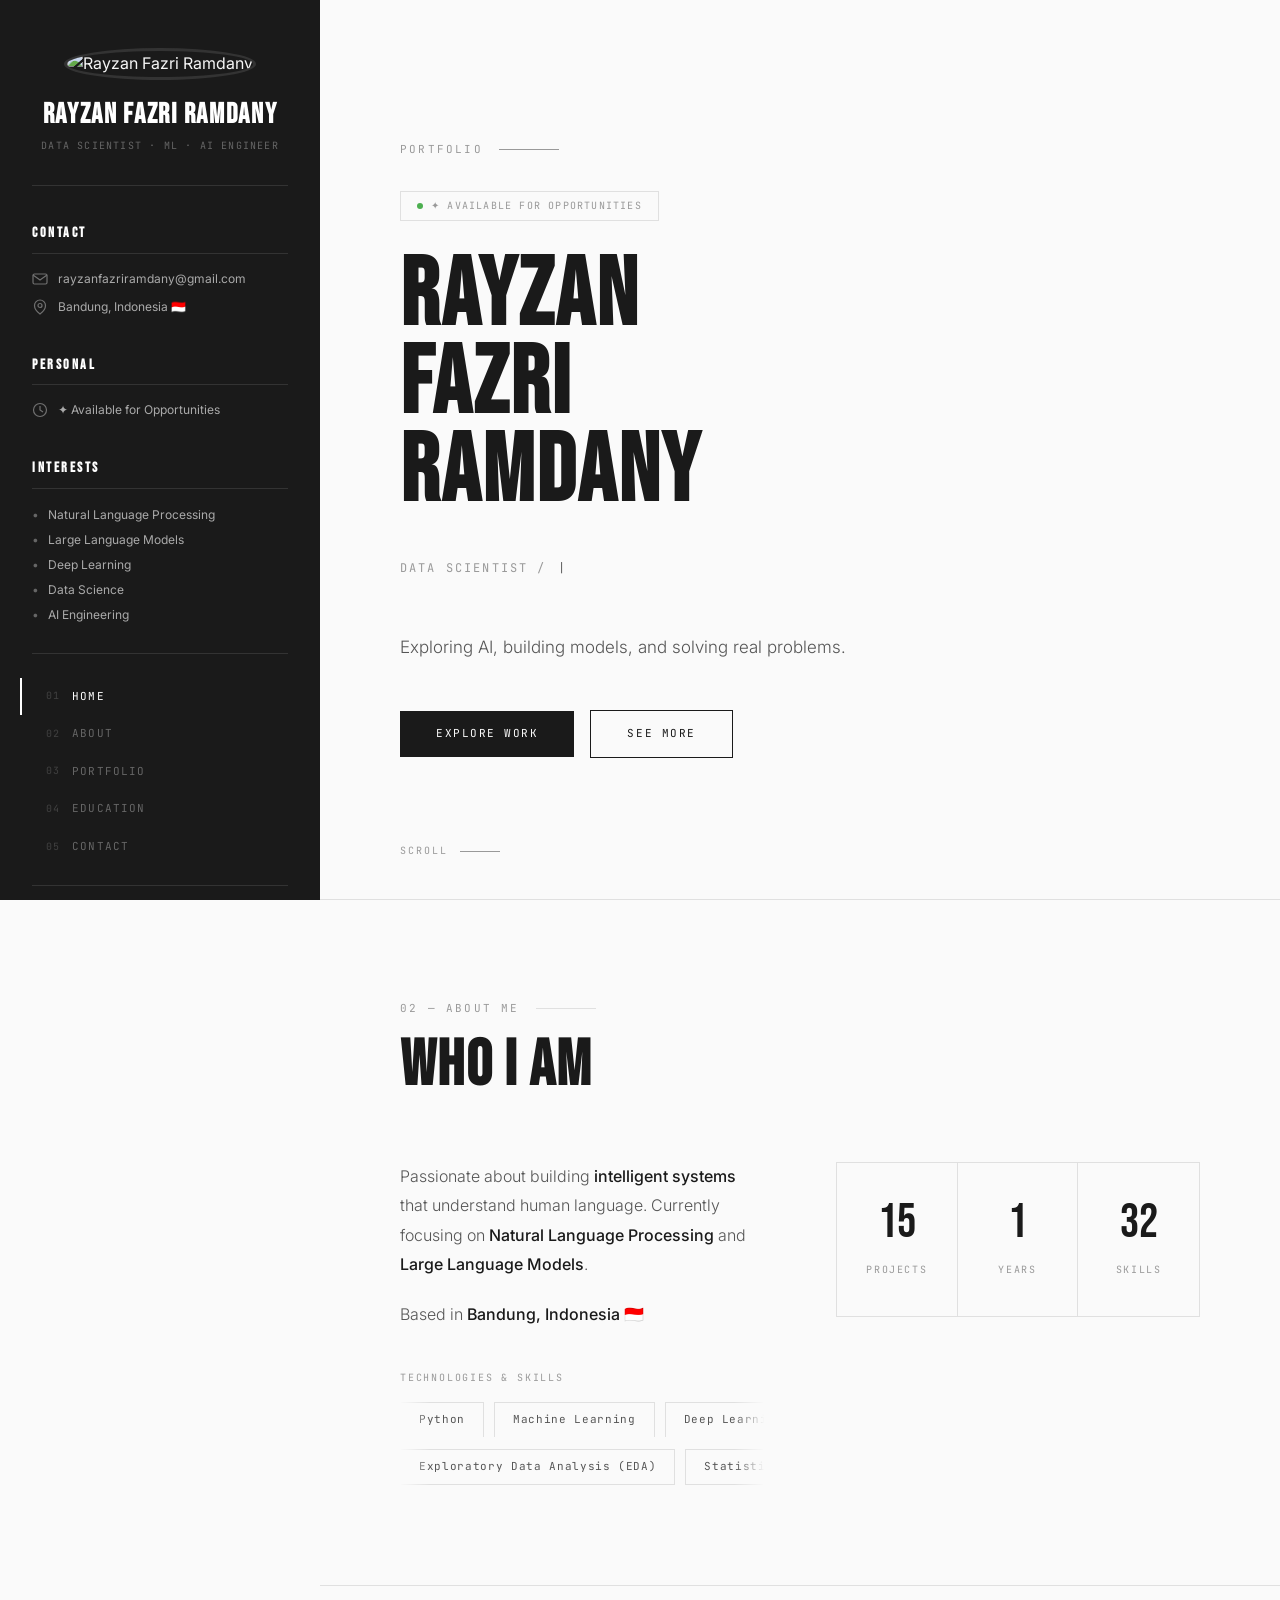
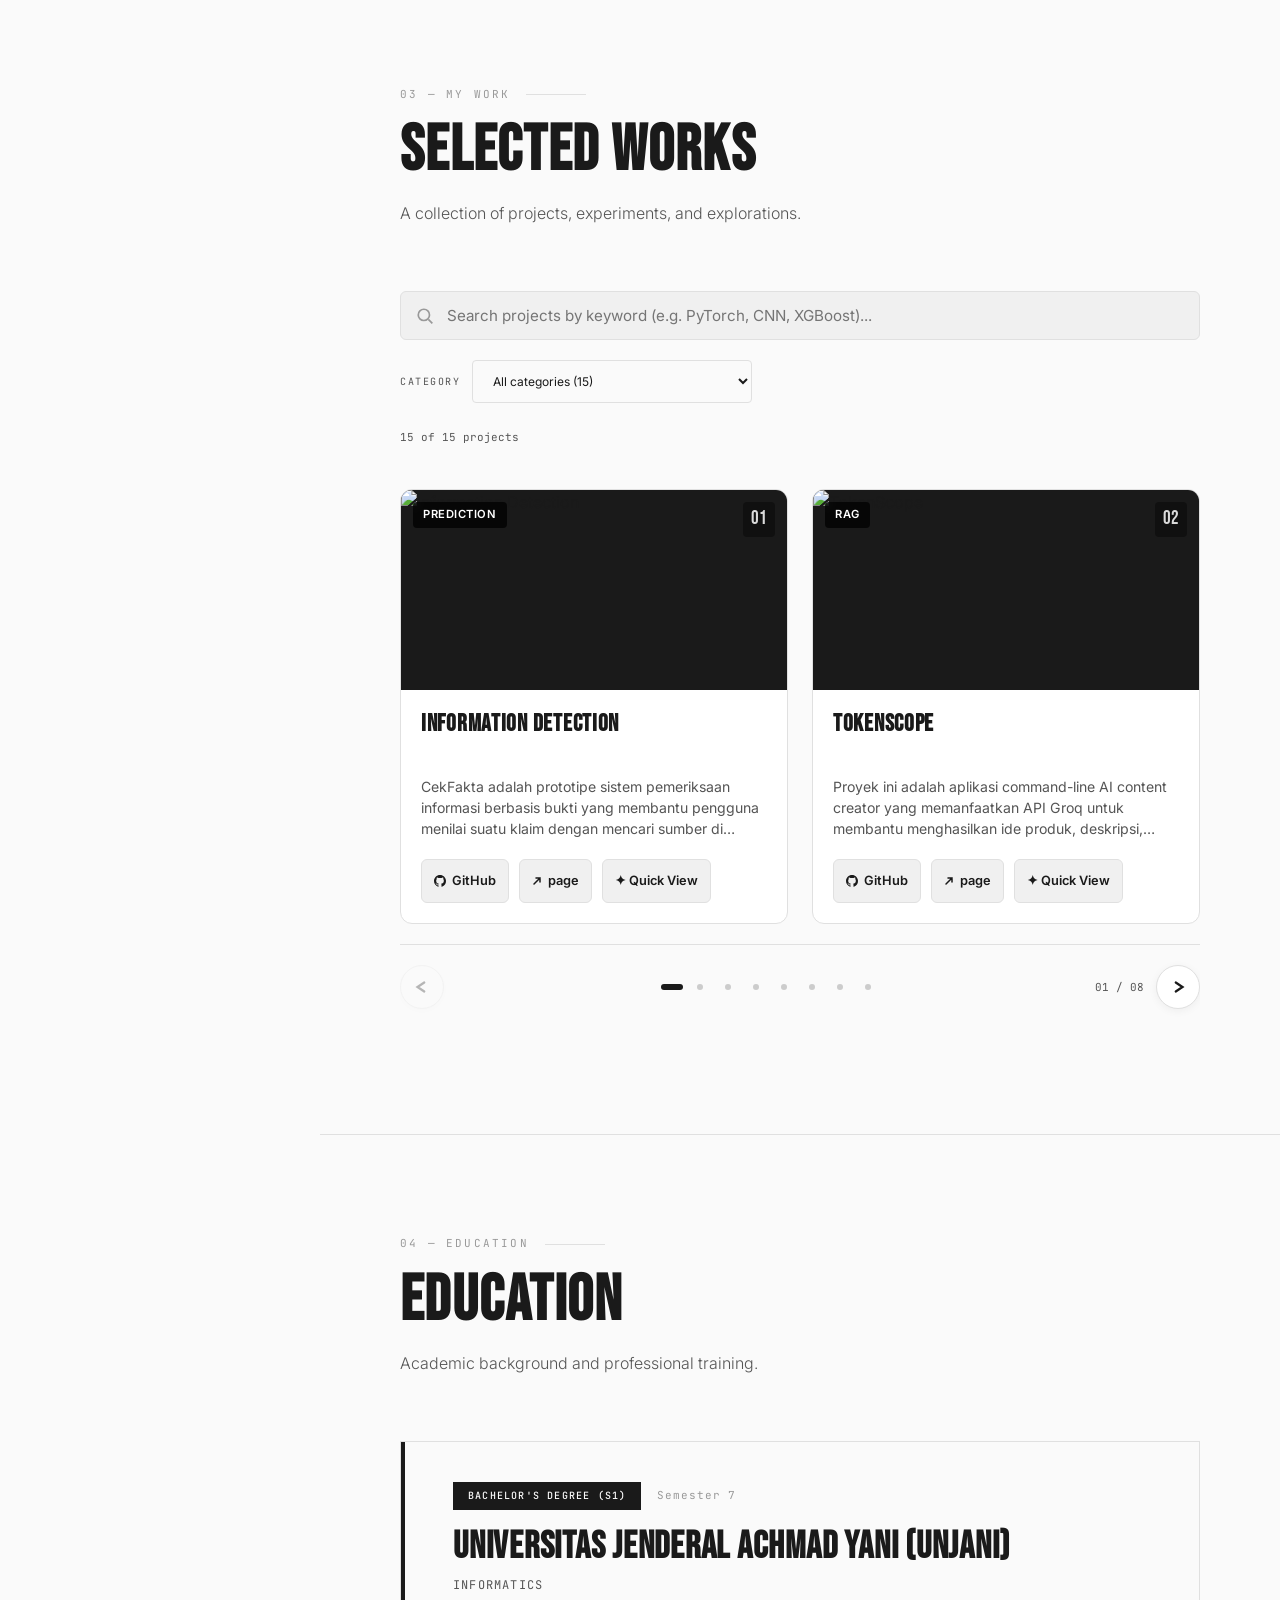
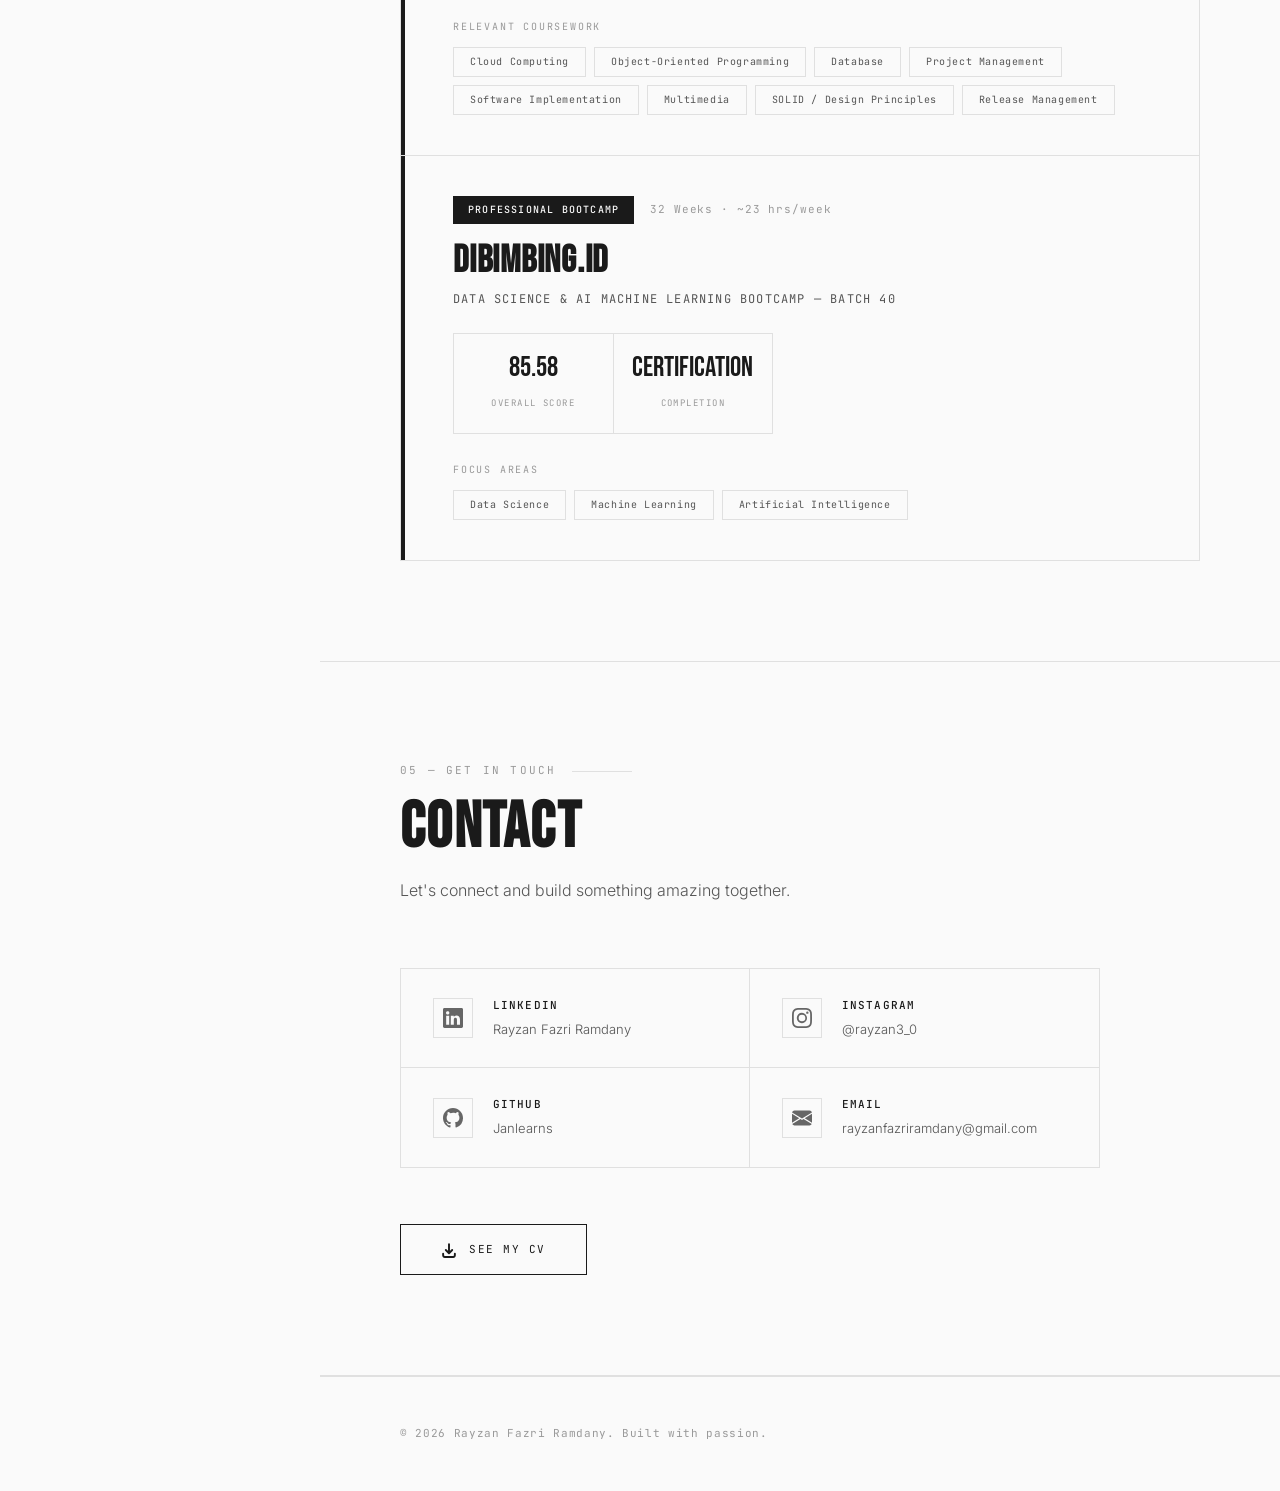
==== commit 6dc3c0b0: "feat: implement infinite scrolling marquee for skills section" ====
--- a/index.html
+++ b/index.html
@@ -241,28 +241,59 @@
 
               <div class="skills-section">
                 <div class="skills-label">Technologies & Skills</div>
-                <div class="skills-grid">
-                  <span class="skill-tag">Python</span>
-                  <span class="skill-tag">Machine Learning</span>
-                  <span class="skill-tag">Deep Learning</span>
-                  <span class="skill-tag">NLP</span>
-                  <span class="skill-tag">PyTorch</span>
-                  <span class="skill-tag">LLMs</span>
-                  <span class="skill-tag">Data Science</span>
-                  <span class="skill-tag">RAG</span>
-
-                  <span class="skill-tag">Business Intelligence</span>
-                  <span class="skill-tag">Data Analysis</span>
-                  <span class="skill-tag">Exploratory Data Analysis (EDA)</span>
-                  <span class="skill-tag">Statistical Analysis</span>
-                  <span class="skill-tag">Data Visualization</span>
-                  <span class="skill-tag">Tableau</span>
-                  <span class="skill-tag">SQL</span>
-                  <span class="skill-tag">PostgreSQL</span>
-                  <span class="skill-tag">ETL</span>
-                  <span class="skill-tag">Data Warehouse</span>
-                  <span class="skill-tag">Data Governance</span>
-                  <span class="skill-tag">Business Analysis</span>
+                <div class="skills-marquee">
+                  <!-- Row 1: scrolls left -->
+                  <div class="marquee-row marquee-row--left">
+                    <div class="marquee-track">
+                      <span class="skill-tag">Python</span>
+                      <span class="skill-tag">Machine Learning</span>
+                      <span class="skill-tag">Deep Learning</span>
+                      <span class="skill-tag">NLP</span>
+                      <span class="skill-tag">PyTorch</span>
+                      <span class="skill-tag">LLMs</span>
+                      <span class="skill-tag">Data Science</span>
+                      <span class="skill-tag">RAG</span>
+                      <span class="skill-tag">Business Intelligence</span>
+                      <span class="skill-tag">Data Analysis</span>
+                      <!-- Duplicate for seamless loop -->
+                      <span class="skill-tag">Python</span>
+                      <span class="skill-tag">Machine Learning</span>
+                      <span class="skill-tag">Deep Learning</span>
+                      <span class="skill-tag">NLP</span>
+                      <span class="skill-tag">PyTorch</span>
+                      <span class="skill-tag">LLMs</span>
+                      <span class="skill-tag">Data Science</span>
+                      <span class="skill-tag">RAG</span>
+                      <span class="skill-tag">Business Intelligence</span>
+                      <span class="skill-tag">Data Analysis</span>
+                    </div>
+                  </div>
+                  <!-- Row 2: scrolls right -->
+                  <div class="marquee-row marquee-row--right">
+                    <div class="marquee-track">
+                      <span class="skill-tag">Exploratory Data Analysis (EDA)</span>
+                      <span class="skill-tag">Statistical Analysis</span>
+                      <span class="skill-tag">Data Visualization</span>
+                      <span class="skill-tag">Tableau</span>
+                      <span class="skill-tag">SQL</span>
+                      <span class="skill-tag">PostgreSQL</span>
+                      <span class="skill-tag">ETL</span>
+                      <span class="skill-tag">Data Warehouse</span>
+                      <span class="skill-tag">Data Governance</span>
+                      <span class="skill-tag">Business Analysis</span>
+                      <!-- Duplicate for seamless loop -->
+                      <span class="skill-tag">Exploratory Data Analysis (EDA)</span>
+                      <span class="skill-tag">Statistical Analysis</span>
+                      <span class="skill-tag">Data Visualization</span>
+                      <span class="skill-tag">Tableau</span>
+                      <span class="skill-tag">SQL</span>
+                      <span class="skill-tag">PostgreSQL</span>
+                      <span class="skill-tag">ETL</span>
+                      <span class="skill-tag">Data Warehouse</span>
+                      <span class="skill-tag">Data Governance</span>
+                      <span class="skill-tag">Business Analysis</span>
+                    </div>
+                  </div>
                 </div>
               </div>
             </div>
--- a/style.css
+++ b/style.css
@@ -627,10 +627,49 @@
   margin-bottom: 16px;
 }
 
-.skills-grid {
-  display: flex;
-  flex-wrap: wrap;
-  gap: 8px;
+/* Skills Marquee */
+.skills-marquee {
+  display: flex;
+  flex-direction: column;
+  gap: 12px;
+  overflow: hidden;
+  mask-image: linear-gradient(to right, transparent 0%, #000 8%, #000 92%, transparent 100%);
+  -webkit-mask-image: linear-gradient(to right, transparent 0%, #000 8%, #000 92%, transparent 100%);
+}
+
+.marquee-row {
+  overflow: hidden;
+  width: 100%;
+}
+
+.marquee-track {
+  display: flex;
+  gap: 10px;
+  width: max-content;
+  will-change: transform;
+}
+
+.marquee-row--left .marquee-track {
+  animation: marqueeScrollLeft 25s linear infinite;
+}
+
+.marquee-row--right .marquee-track {
+  animation: marqueeScrollRight 30s linear infinite;
+}
+
+/* Pause on hover for interactivity */
+.skills-marquee:hover .marquee-track {
+  animation-play-state: paused;
+}
+
+@keyframes marqueeScrollLeft {
+  0% { transform: translateX(0); }
+  100% { transform: translateX(-50%); }
+}
+
+@keyframes marqueeScrollRight {
+  0% { transform: translateX(-50%); }
+  100% { transform: translateX(0); }
 }
 
 .skill-tag {
@@ -643,6 +682,8 @@
   background: transparent;
   transition: all var(--transition);
   cursor: default;
+  white-space: nowrap;
+  flex-shrink: 0;
 }
 
 .skill-tag:hover {
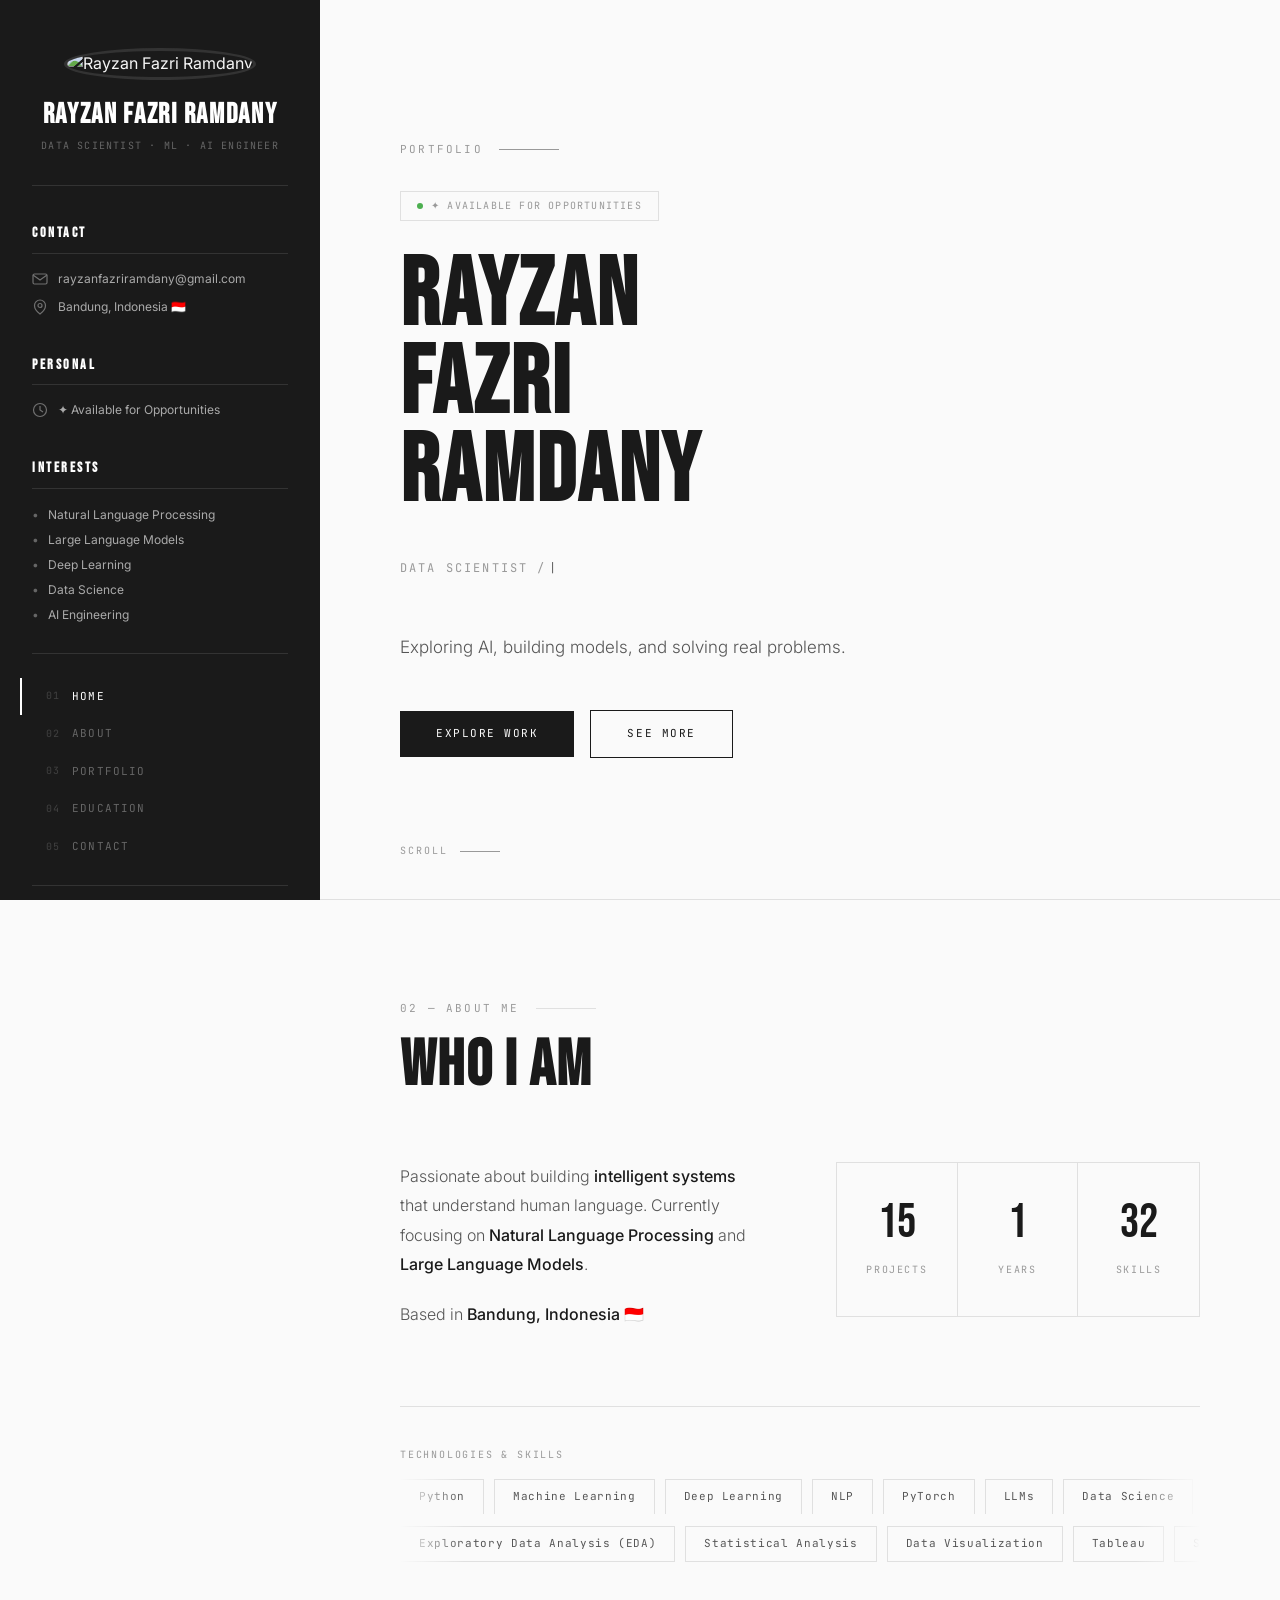
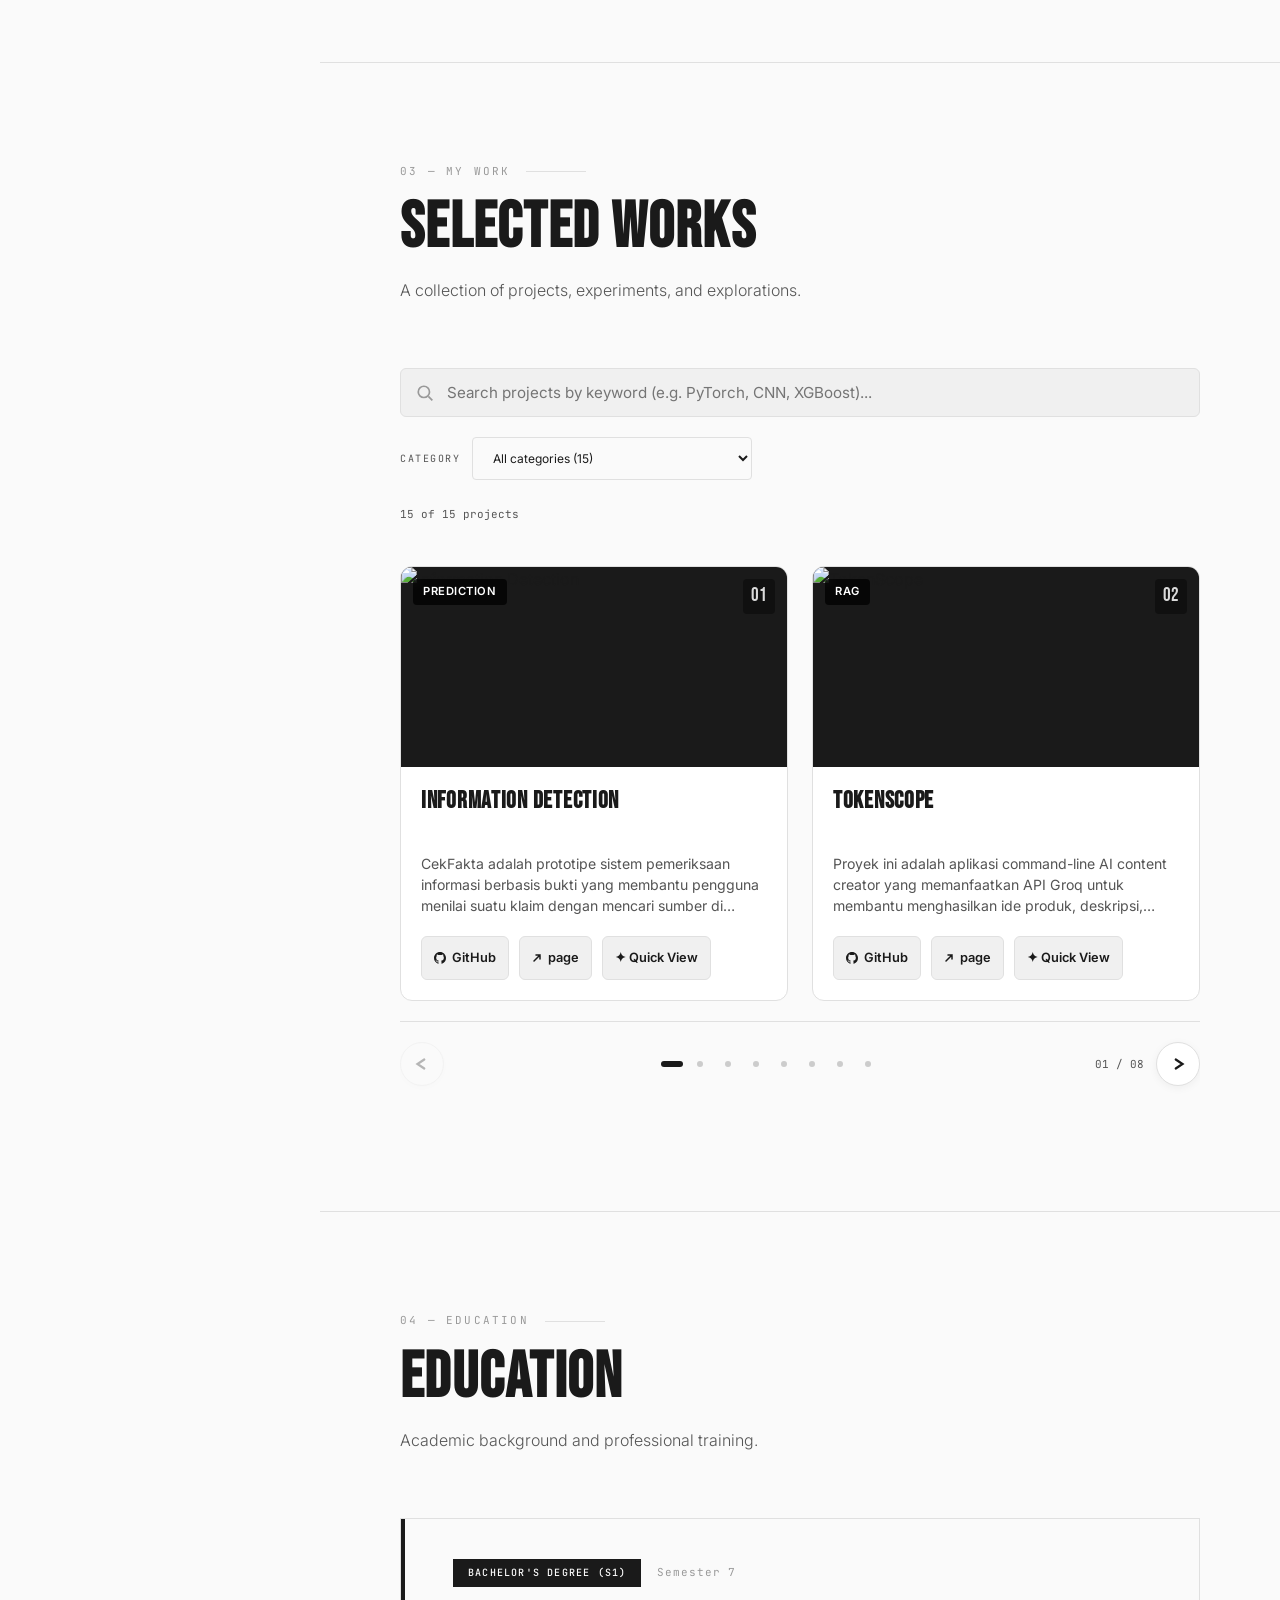
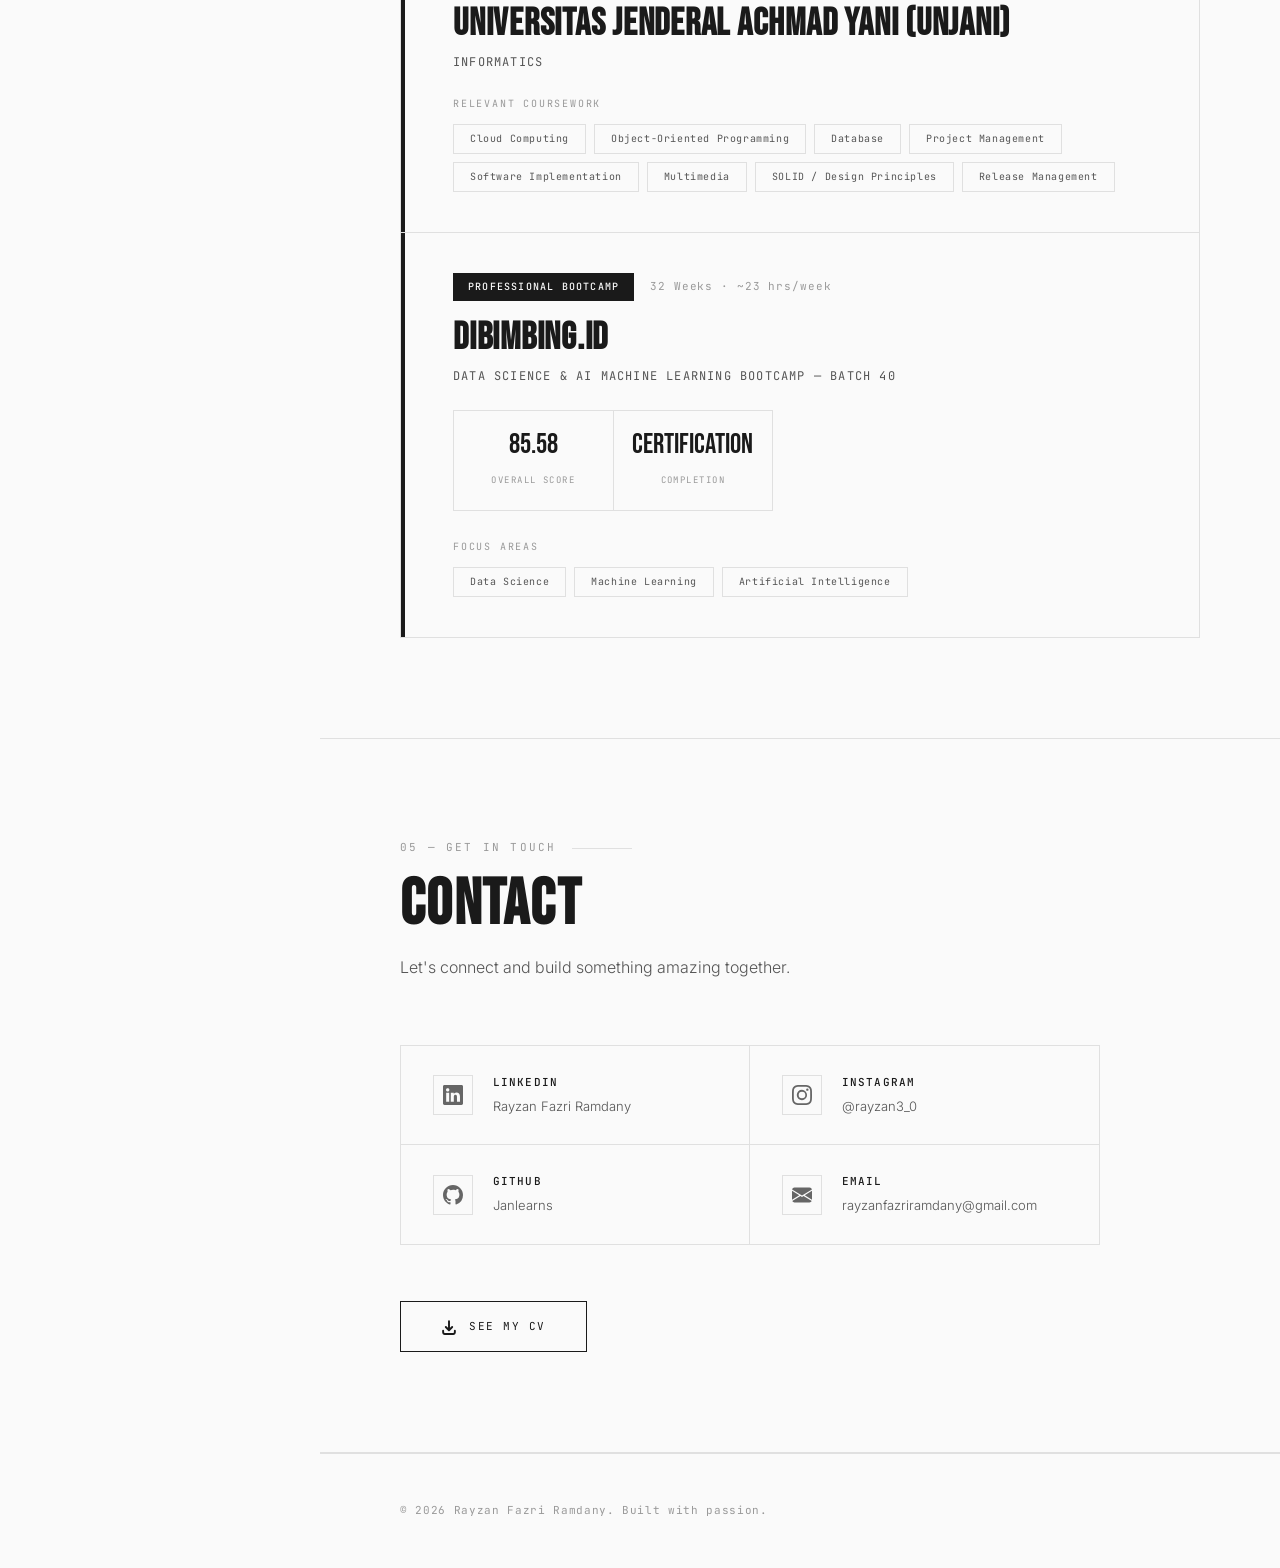
==== commit e24e965c: "refactor: relocate skills marquee section outside grid for full-width layout and update styling" ====
--- a/index.html
+++ b/index.html
@@ -8,7 +8,7 @@
       name="description"
       content="Portfolio of Rayzan Fazri Ramdany — Data Scientist, Machine Learning & AI Engineer"
     />
-    <link rel="stylesheet" href="style.css?v=cd25f8fa0ba1" />
+    <link rel="stylesheet" href="style.css?v=marquee20260924" />
   </head>
   <body>
     <!-- ══ TOP SCROLL PROGRESS ══ -->
@@ -238,64 +238,6 @@
                 <strong>Large Language Models</strong>.
               </p>
               <p>Based in <strong>Bandung, Indonesia</strong> 🇮🇩</p>
-
-              <div class="skills-section">
-                <div class="skills-label">Technologies & Skills</div>
-                <div class="skills-marquee">
-                  <!-- Row 1: scrolls left -->
-                  <div class="marquee-row marquee-row--left">
-                    <div class="marquee-track">
-                      <span class="skill-tag">Python</span>
-                      <span class="skill-tag">Machine Learning</span>
-                      <span class="skill-tag">Deep Learning</span>
-                      <span class="skill-tag">NLP</span>
-                      <span class="skill-tag">PyTorch</span>
-                      <span class="skill-tag">LLMs</span>
-                      <span class="skill-tag">Data Science</span>
-                      <span class="skill-tag">RAG</span>
-                      <span class="skill-tag">Business Intelligence</span>
-                      <span class="skill-tag">Data Analysis</span>
-                      <!-- Duplicate for seamless loop -->
-                      <span class="skill-tag">Python</span>
-                      <span class="skill-tag">Machine Learning</span>
-                      <span class="skill-tag">Deep Learning</span>
-                      <span class="skill-tag">NLP</span>
-                      <span class="skill-tag">PyTorch</span>
-                      <span class="skill-tag">LLMs</span>
-                      <span class="skill-tag">Data Science</span>
-                      <span class="skill-tag">RAG</span>
-                      <span class="skill-tag">Business Intelligence</span>
-                      <span class="skill-tag">Data Analysis</span>
-                    </div>
-                  </div>
-                  <!-- Row 2: scrolls right -->
-                  <div class="marquee-row marquee-row--right">
-                    <div class="marquee-track">
-                      <span class="skill-tag">Exploratory Data Analysis (EDA)</span>
-                      <span class="skill-tag">Statistical Analysis</span>
-                      <span class="skill-tag">Data Visualization</span>
-                      <span class="skill-tag">Tableau</span>
-                      <span class="skill-tag">SQL</span>
-                      <span class="skill-tag">PostgreSQL</span>
-                      <span class="skill-tag">ETL</span>
-                      <span class="skill-tag">Data Warehouse</span>
-                      <span class="skill-tag">Data Governance</span>
-                      <span class="skill-tag">Business Analysis</span>
-                      <!-- Duplicate for seamless loop -->
-                      <span class="skill-tag">Exploratory Data Analysis (EDA)</span>
-                      <span class="skill-tag">Statistical Analysis</span>
-                      <span class="skill-tag">Data Visualization</span>
-                      <span class="skill-tag">Tableau</span>
-                      <span class="skill-tag">SQL</span>
-                      <span class="skill-tag">PostgreSQL</span>
-                      <span class="skill-tag">ETL</span>
-                      <span class="skill-tag">Data Warehouse</span>
-                      <span class="skill-tag">Data Governance</span>
-                      <span class="skill-tag">Business Analysis</span>
-                    </div>
-                  </div>
-                </div>
-              </div>
             </div>
             <div class="stats-row fade-in">
               <div class="stat-card">
@@ -309,6 +251,65 @@
               <div class="stat-card">
                 <span class="stat-number" id="skill-count">5</span>
                 <span class="stat-label">Skills</span>
+              </div>
+            </div>
+          </div>
+
+          <!-- Skills Marquee — full width, outside the 2-col grid -->
+          <div class="skills-section fade-in">
+            <div class="skills-label">Technologies & Skills</div>
+            <div class="skills-marquee">
+              <!-- Row 1: scrolls left -->
+              <div class="marquee-row marquee-row--left">
+                <div class="marquee-track">
+                  <span class="skill-tag">Python</span>
+                  <span class="skill-tag">Machine Learning</span>
+                  <span class="skill-tag">Deep Learning</span>
+                  <span class="skill-tag">NLP</span>
+                  <span class="skill-tag">PyTorch</span>
+                  <span class="skill-tag">LLMs</span>
+                  <span class="skill-tag">Data Science</span>
+                  <span class="skill-tag">RAG</span>
+                  <span class="skill-tag">Business Intelligence</span>
+                  <span class="skill-tag">Data Analysis</span>
+                  <!-- Duplicate for seamless loop -->
+                  <span class="skill-tag">Python</span>
+                  <span class="skill-tag">Machine Learning</span>
+                  <span class="skill-tag">Deep Learning</span>
+                  <span class="skill-tag">NLP</span>
+                  <span class="skill-tag">PyTorch</span>
+                  <span class="skill-tag">LLMs</span>
+                  <span class="skill-tag">Data Science</span>
+                  <span class="skill-tag">RAG</span>
+                  <span class="skill-tag">Business Intelligence</span>
+                  <span class="skill-tag">Data Analysis</span>
+                </div>
+              </div>
+              <!-- Row 2: scrolls right -->
+              <div class="marquee-row marquee-row--right">
+                <div class="marquee-track">
+                  <span class="skill-tag">Exploratory Data Analysis (EDA)</span>
+                  <span class="skill-tag">Statistical Analysis</span>
+                  <span class="skill-tag">Data Visualization</span>
+                  <span class="skill-tag">Tableau</span>
+                  <span class="skill-tag">SQL</span>
+                  <span class="skill-tag">PostgreSQL</span>
+                  <span class="skill-tag">ETL</span>
+                  <span class="skill-tag">Data Warehouse</span>
+                  <span class="skill-tag">Data Governance</span>
+                  <span class="skill-tag">Business Analysis</span>
+                  <!-- Duplicate for seamless loop -->
+                  <span class="skill-tag">Exploratory Data Analysis (EDA)</span>
+                  <span class="skill-tag">Statistical Analysis</span>
+                  <span class="skill-tag">Data Visualization</span>
+                  <span class="skill-tag">Tableau</span>
+                  <span class="skill-tag">SQL</span>
+                  <span class="skill-tag">PostgreSQL</span>
+                  <span class="skill-tag">ETL</span>
+                  <span class="skill-tag">Data Warehouse</span>
+                  <span class="skill-tag">Data Governance</span>
+                  <span class="skill-tag">Business Analysis</span>
+                </div>
               </div>
             </div>
           </div>
--- a/style.css
+++ b/style.css
@@ -615,7 +615,9 @@
 
 /* Skills */
 .skills-section {
-  margin-top: 40px;
+  margin-top: 56px;
+  padding-top: 40px;
+  border-top: 1px solid var(--border);
 }
 
 .skills-label {
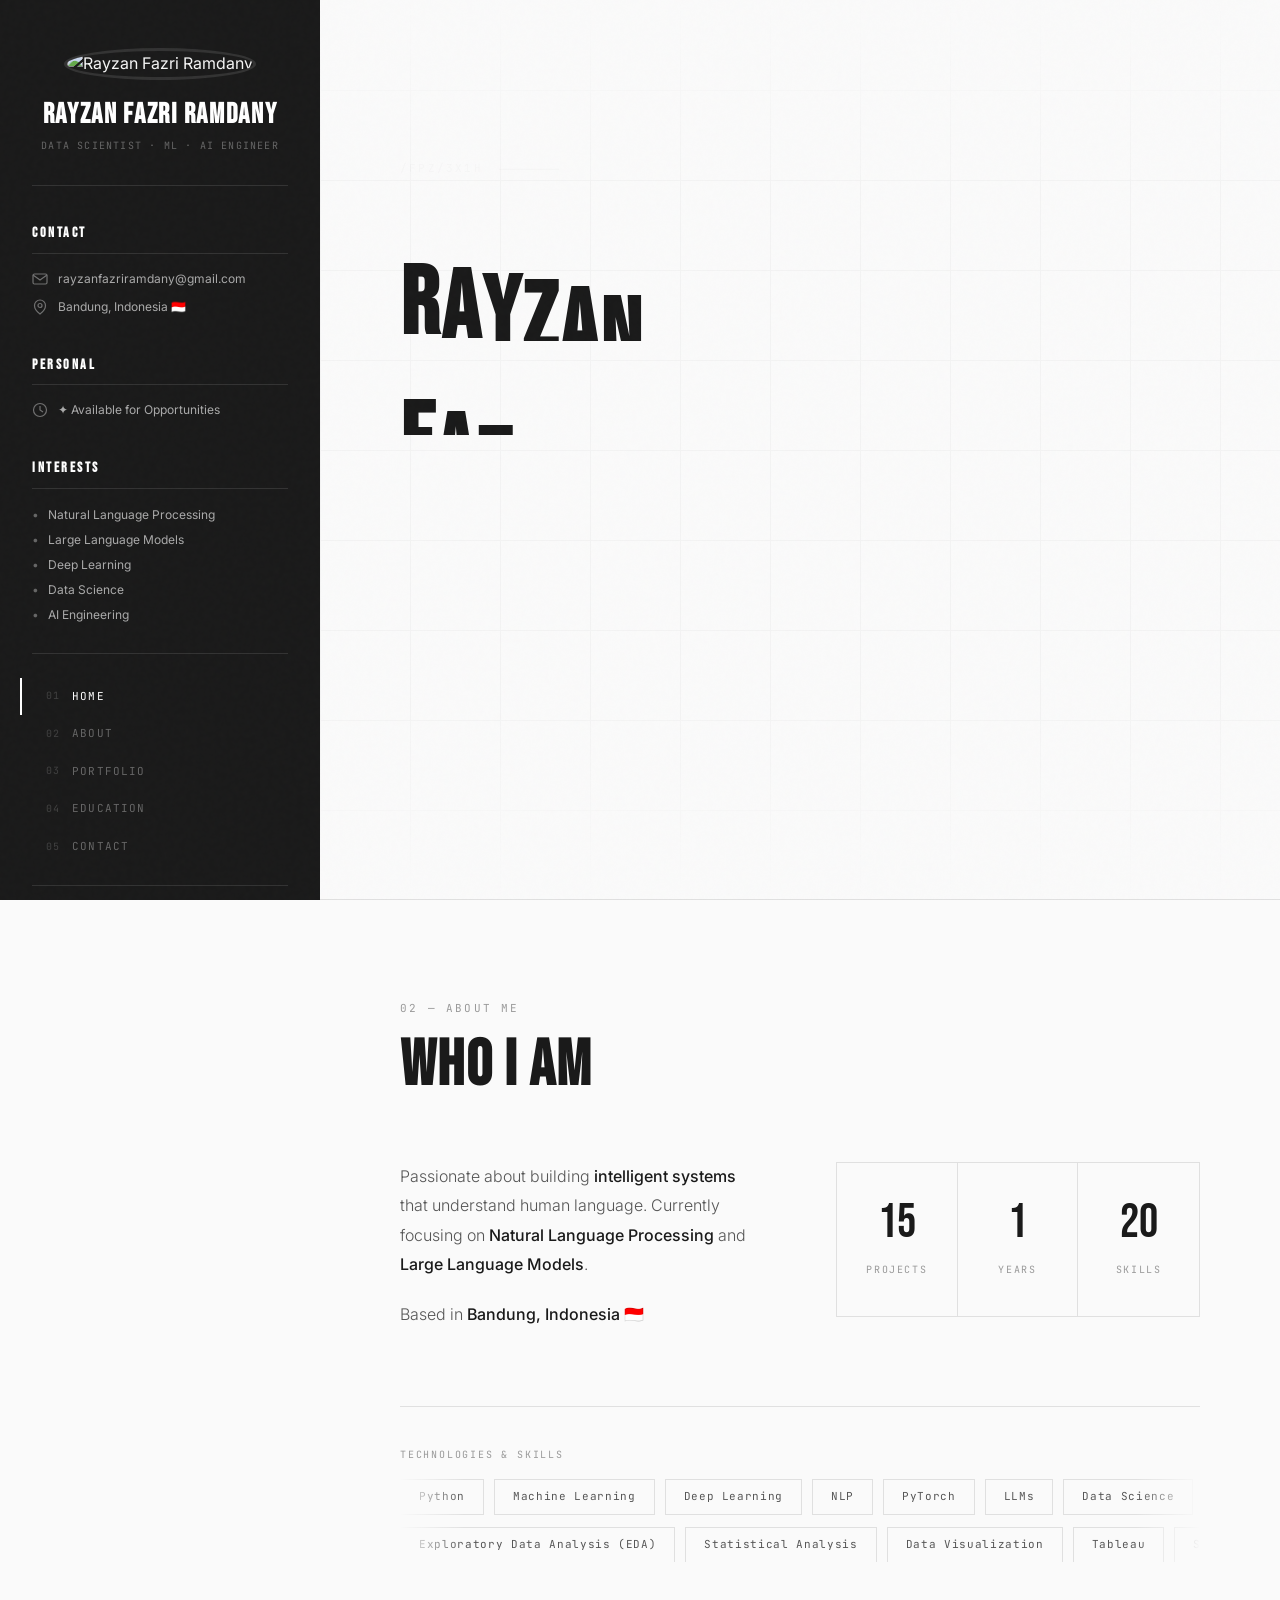
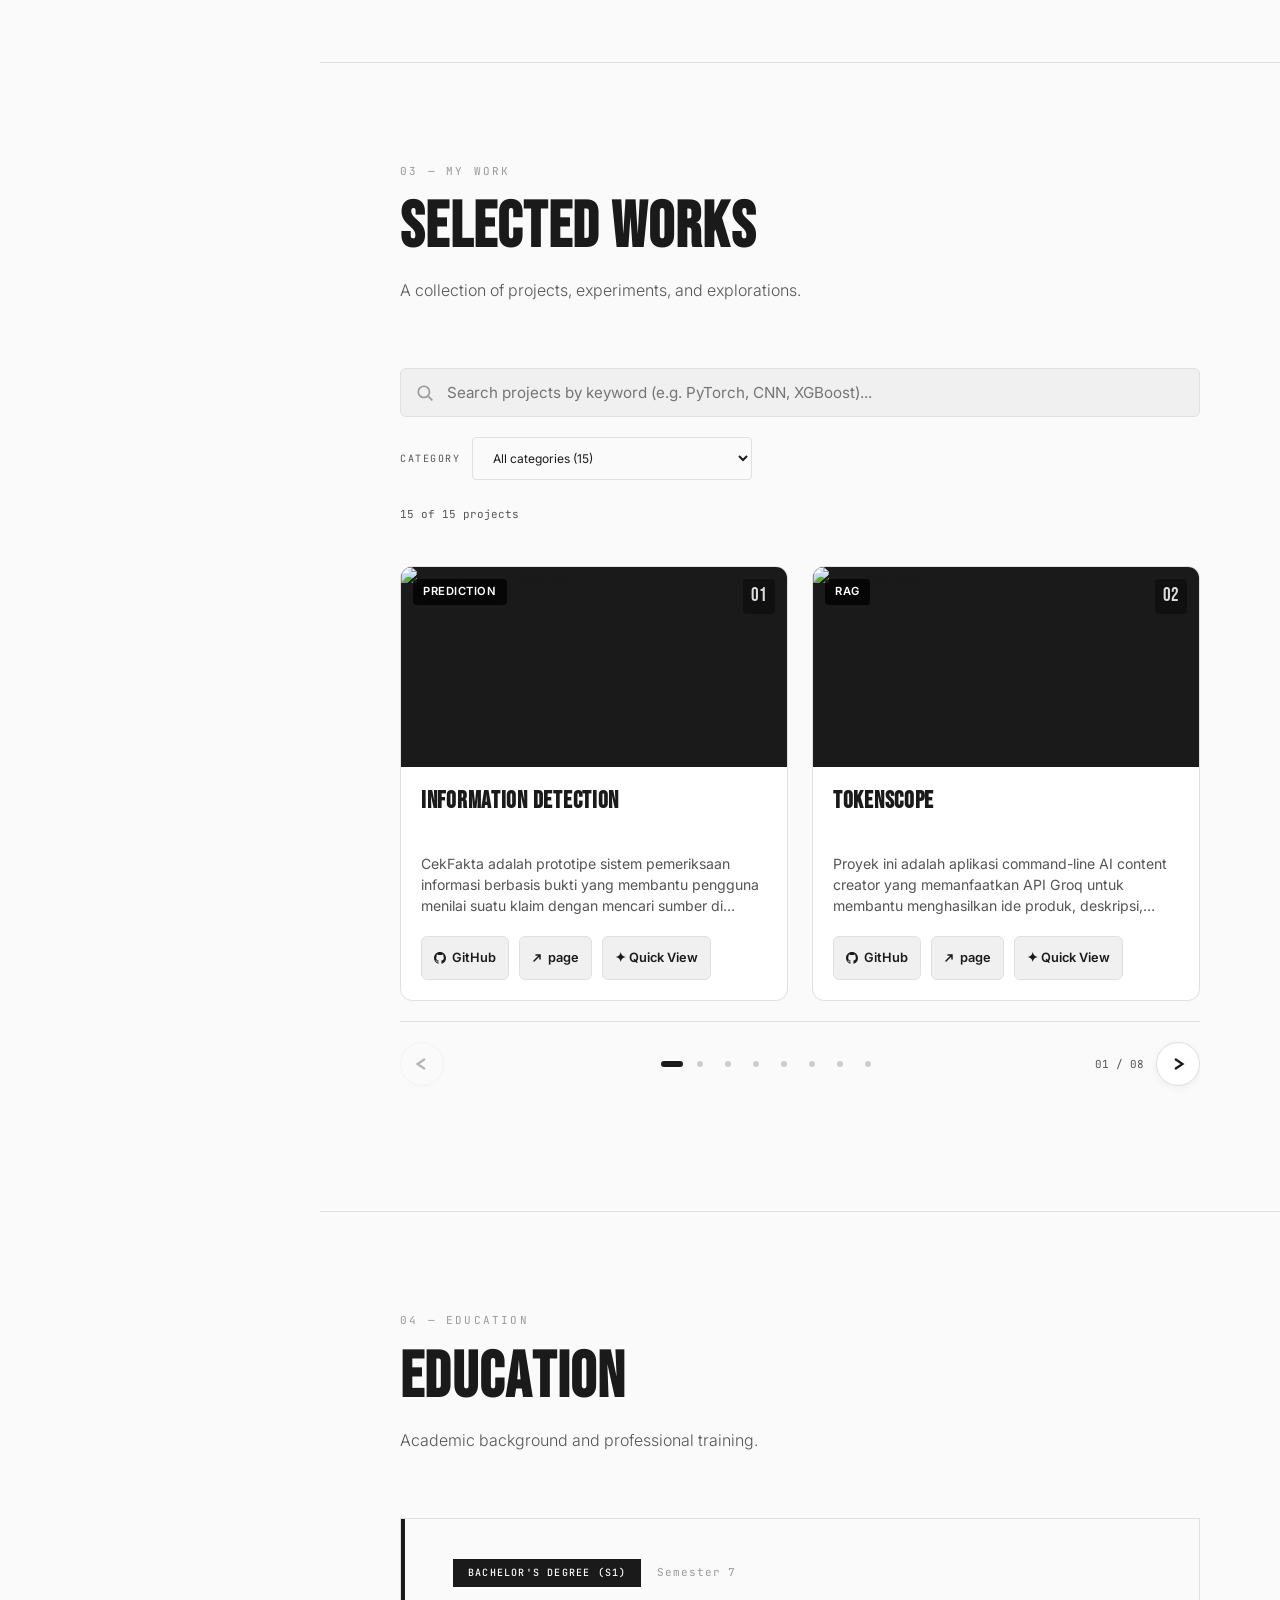
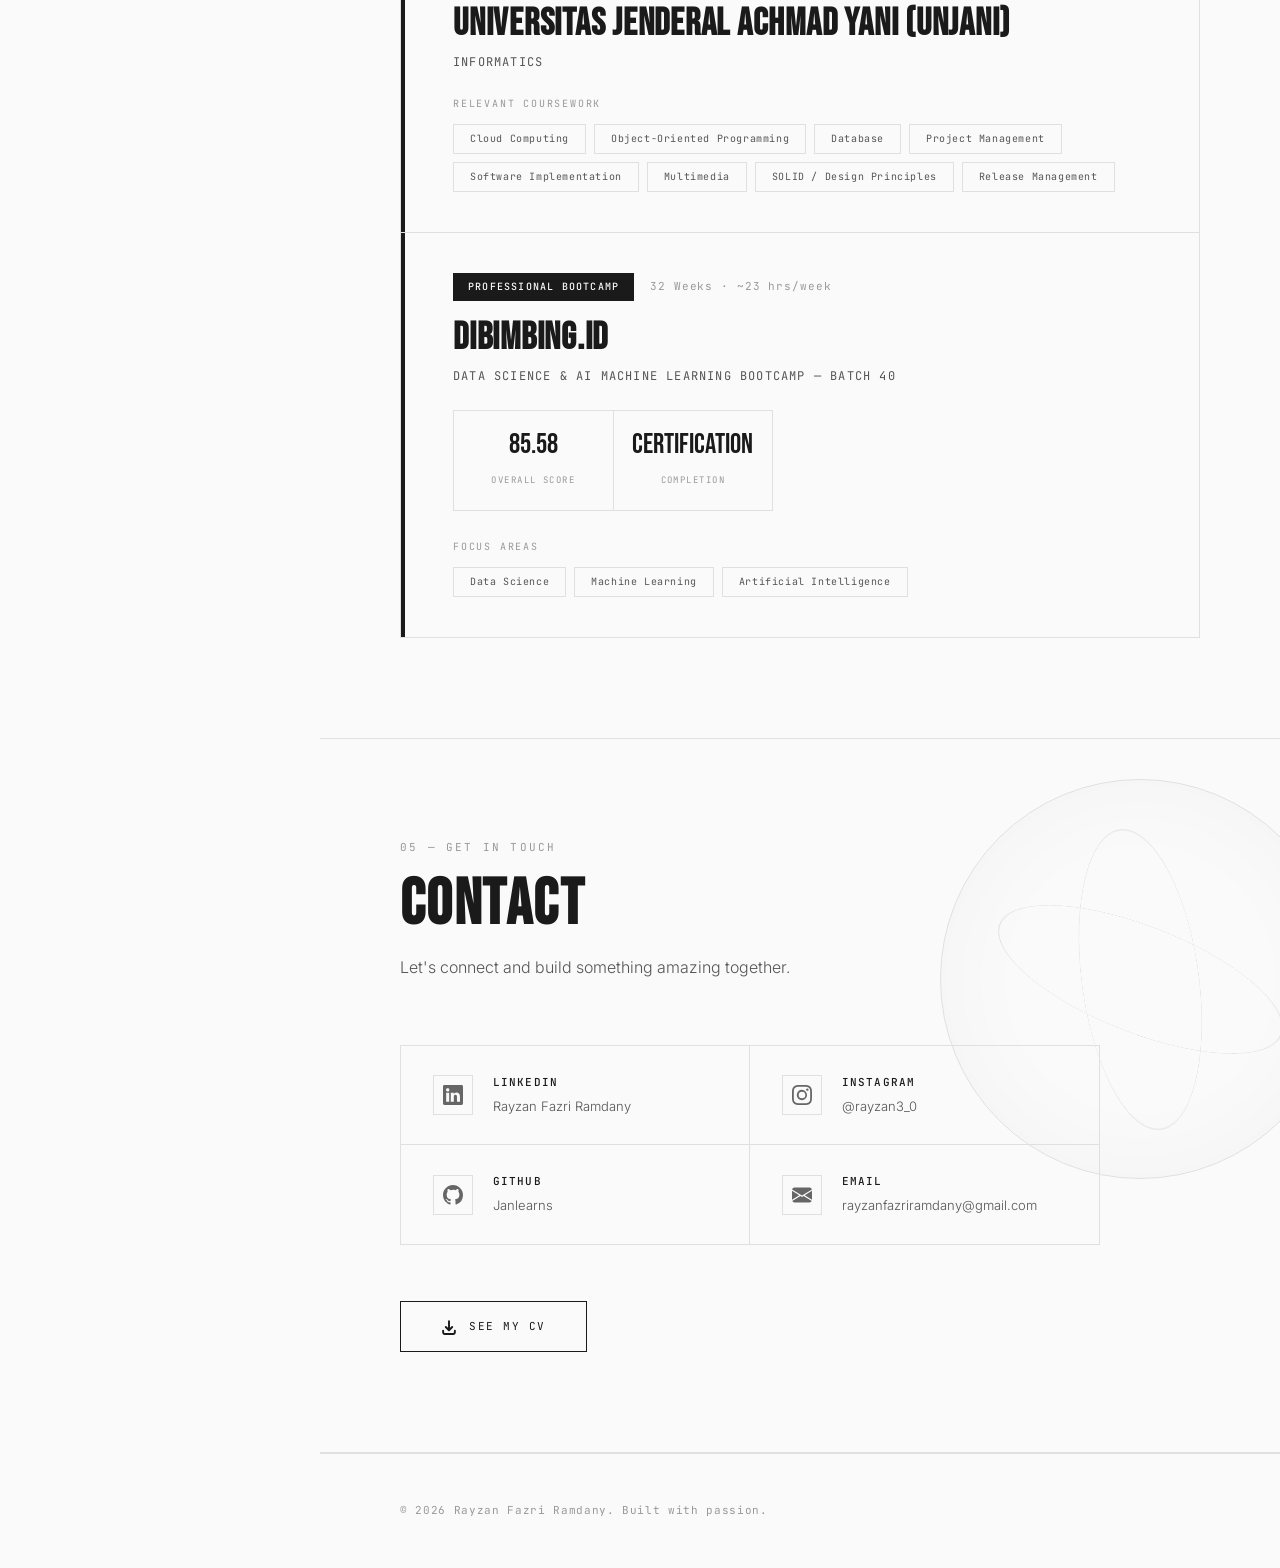
==== commit 60ace1c7: "Add cinematic motion layer with preloader, custom cursor, and 3D hero scene - Implemented a cinemati" ====
--- a/index.html
+++ b/index.html
@@ -4,13 +4,45 @@
     <meta charset="UTF-8" />
     <meta name="viewport" content="width=device-width, initial-scale=1.0" />
     <title>Rayzan Fazri Ramdany — Portfolio</title>
+    <script>
+      // Show the preloader once per session; never let it trap the page.
+      (function () {
+        var root = document.documentElement;
+        try {
+          if (
+            sessionStorage.getItem("introSeen") ||
+            matchMedia("(prefers-reduced-motion: reduce)").matches
+          )
+            return;
+          sessionStorage.setItem("introSeen", "1");
+        } catch (e) {}
+        root.classList.add("is-loading");
+        setTimeout(function () {
+          root.classList.remove("is-loading");
+        }, 7000);
+      })();
+    </script>
     <meta
       name="description"
       content="Portfolio of Rayzan Fazri Ramdany — Data Scientist, Machine Learning & AI Engineer"
     />
-    <link rel="stylesheet" href="style.css?v=marquee20260924" />
+    <link rel="stylesheet" href="style.css?v=cinematic3-20261026" />
   </head>
   <body>
+    <div class="noise" aria-hidden="true"></div>
+
+    <!-- ══ PRELOADER ══ -->
+    <div class="preloader" id="preloader" aria-hidden="true">
+      <div class="preloader-top">
+        <span>Rayzan Fazri Ramdany</span><span>Portfolio — 2026</span>
+      </div>
+      <div class="preloader-bottom">
+        <span class="preloader-caption">Loading experience</span>
+        <span class="preloader-count" id="preloaderCount">000</span>
+      </div>
+      <span class="preloader-bar" id="preloaderBar"></span>
+    </div>
+
     <!-- ══ TOP SCROLL PROGRESS ══ -->
     <div class="scroll-progress" id="scrollProgress"></div>
 
@@ -39,7 +71,7 @@
         <div class="sidebar-profile">
           <img
             class="sidebar-photo"
-            src="https://cdn.corenexis.com/f/wH8iHq3cHx1.jpeg"
+            src="https://res.cloudinary.com/dtz0urit6/image/upload/q_auto:best,f_jpg/cloudinary-tools-uploads/uaiahb81ipy7qarrgkva"
             alt="Rayzan Fazri Ramdany"
           />
           <h2 class="sidebar-name">RAYZAN FAZRI RAMDANY</h2>
@@ -191,6 +223,13 @@
       <main class="main-content" role="main">
         <!-- ═══ HERO ═══ -->
         <section class="hero" id="hero">
+          <div class="hero-scene" id="heroScene" aria-hidden="true"></div>
+          <div class="hero-grid" aria-hidden="true"></div>
+          <div
+            class="floating-gallery"
+            id="floatingGallery"
+            aria-label="Featured projects"
+          ></div>
           <div class="hero-inner">
             <div class="hero-label fade-in">Portfolio</div>
             <div class="hero-badge fade-in">✦ Available for Opportunities</div>
@@ -343,6 +382,8 @@
                 id="projectSearchInput"
                 placeholder="Search projects by keyword (e.g. PyTorch, CNN, XGBoost)..."
                 aria-label="Search projects"
+                aria-keyshortcuts="/"
+                title="Press / to search"
               />
             </div>
             <label class="category-filter" for="categoryFilter"
@@ -523,6 +564,7 @@
 
         <!-- ═══ CONTACT ═══ -->
         <section class="section" id="contact">
+          <div class="contact-orb" aria-hidden="true"></div>
           <div class="section-header fade-in">
             <div class="section-label">05 — Get In Touch</div>
             <h2 class="section-title">CONTACT</h2>
@@ -585,7 +627,7 @@
                 <p>Janlearns</p>
               </div>
             </a>
-            <div class="contact-card">
+            <div class="contact-card copy-email-btn" title="Click to copy email">
               <div class="contact-icon">
                 <svg viewBox="0 0 16 16" fill="#666">
                   <path
@@ -669,6 +711,43 @@
               >View Page</a
             >
           </div>
+          <div class="modal-nav">
+            <button
+              class="carousel-nav-btn"
+              id="modalPrev"
+              aria-label="Previous project"
+            >
+              <svg
+                viewBox="0 0 16 16"
+                fill="none"
+                stroke="currentColor"
+                stroke-width="2"
+                stroke-linecap="round"
+              >
+                <path d="M10 12L4 8l6-4" />
+              </svg>
+            </button>
+            <span
+              class="carousel-position"
+              id="modalPosition"
+              aria-live="polite"
+            ></span>
+            <button
+              class="carousel-nav-btn"
+              id="modalNext"
+              aria-label="Next project"
+            >
+              <svg
+                viewBox="0 0 16 16"
+                fill="none"
+                stroke="currentColor"
+                stroke-width="2"
+                stroke-linecap="round"
+              >
+                <path d="M6 4l6 4-6 4" />
+              </svg>
+            </button>
+          </div>
         </div>
       </div>
     </div>
@@ -694,6 +773,9 @@
       </svg>
     </button>
 
+    <script src="https://cdnjs.cloudflare.com/ajax/libs/gsap/3.12.5/gsap.min.js"></script>
+    <script src="https://cdnjs.cloudflare.com/ajax/libs/gsap/3.12.5/ScrollTrigger.min.js"></script>
+    <script src="https://cdnjs.cloudflare.com/ajax/libs/three.js/r128/three.min.js"></script>
     <script src="project-data.js"></script>
     <script>
       // ══════════════════════════════════════════════════════════
@@ -878,6 +960,17 @@
       let currentFilter = "all";
       let currentQuery = "";
       let projectSwiper = null;
+      let visibleIndices = [];
+
+      function matchesQuery(item, query) {
+        query = query.toLowerCase().trim();
+        return (
+          !query ||
+          item.title.toLowerCase().includes(query) ||
+          item.description.toLowerCase().includes(query) ||
+          item.category.toLowerCase().includes(query)
+        );
+      }
 
       function renderProjects() {
         const wrapper = document.getElementById("projectsSwiperWrapper");
@@ -888,19 +981,12 @@
         }
         wrapper.innerHTML = "";
 
-        const filtered = portfolios.filter((item) => {
-          const matchesFilter =
-            currentFilter === "all" || item.category === currentFilter;
-
-          const query = currentQuery.toLowerCase().trim();
-          const matchesSearch =
-            !query ||
-            item.title.toLowerCase().includes(query) ||
-            item.description.toLowerCase().includes(query) ||
-            item.category.toLowerCase().includes(query);
-
-          return matchesFilter && matchesSearch;
-        });
+        const filtered = portfolios.filter(
+          (item) =>
+            (currentFilter === "all" || item.category === currentFilter) &&
+            matchesQuery(item, currentQuery),
+        );
+        visibleIndices = filtered.map((item) => portfolios.indexOf(item));
 
         if (filtered.length === 0) {
           const empty = document.createElement("div");
@@ -1046,6 +1132,87 @@
           },
           { signal: events.signal },
         );
+
+        // Mouse drag to browse; a drag never counts as a card click.
+        let drag = null,
+          dragged = false;
+        track.addEventListener(
+          "pointerdown",
+          (event) => {
+            if (event.pointerType !== "mouse" || event.button !== 0) return;
+            drag = { x: event.clientX, left: track.scrollLeft };
+            dragged = false;
+          },
+          { signal: events.signal },
+        );
+        window.addEventListener(
+          "pointermove",
+          (event) => {
+            if (!drag) return;
+            const dx = event.clientX - drag.x;
+            if (!dragged && Math.abs(dx) < 6) return;
+            if (!dragged) {
+              dragged = true;
+              track.classList.add("is-dragging");
+            }
+            track.scrollLeft = drag.left - dx;
+          },
+          { signal: events.signal },
+        );
+        window.addEventListener(
+          "pointerup",
+          () => {
+            if (!drag) return;
+            drag = null;
+            if (dragged) {
+              track.classList.remove("is-dragging");
+              goTo(active);
+            }
+          },
+          { signal: events.signal },
+        );
+        track.addEventListener(
+          "click",
+          (event) => {
+            if (!dragged) return;
+            event.preventDefault();
+            event.stopPropagation();
+            dragged = false;
+          },
+          { capture: true, signal: events.signal },
+        );
+        track.addEventListener("dragstart", (event) => event.preventDefault(), {
+          signal: events.signal,
+        });
+
+        // Subtle 3D tilt that follows the cursor.
+        const canTilt = window.matchMedia(
+          "(hover: hover) and (prefers-reduced-motion: no-preference)",
+        );
+        track.addEventListener(
+          "pointermove",
+          (event) => {
+            const card = event.target.closest(".carousel-card");
+            if (!card || !canTilt.matches || drag) return;
+            const rect = card.getBoundingClientRect();
+            const x = (event.clientX - rect.left) / rect.width - 0.5;
+            const y = (event.clientY - rect.top) / rect.height - 0.5;
+            card.classList.add("is-tilting");
+            card.style.setProperty("--tilt-x", `${(-y * 6).toFixed(2)}deg`);
+            card.style.setProperty("--tilt-y", `${(x * 6).toFixed(2)}deg`);
+          },
+          { passive: true, signal: events.signal },
+        );
+        track.addEventListener(
+          "pointerout",
+          (event) => {
+            const card = event.target.closest(".carousel-card");
+            if (card && !card.contains(event.relatedTarget))
+              card.classList.remove("is-tilting");
+          },
+          { signal: events.signal },
+        );
+
         track.scrollLeft = 0;
         const observer = new ResizeObserver(measure);
         observer.observe(track);
@@ -1084,10 +1251,77 @@
         renderProjects();
         searchInput.focus();
       });
-      document.getElementById("skill-count").textContent =
-        document.querySelectorAll(".skill-tag").length;
+      // "/" focuses search, Escape inside it clears the query.
+      document.addEventListener("keydown", (event) => {
+        if (
+          event.key !== "/" ||
+          event.target.closest("input, textarea, select") ||
+          projectModal.classList.contains("open")
+        )
+          return;
+        event.preventDefault();
+        searchInput.focus({ preventScroll: true });
+        searchInput.scrollIntoView({ behavior: "smooth", block: "center" });
+      });
+      searchInput.addEventListener("keydown", (event) => {
+        if (event.key === "Escape" && searchInput.value) {
+          searchInput.value = "";
+          currentQuery = "";
+          renderProjects();
+        }
+      });
+
+      // Skill tags: click one to see related projects.
+      const skillTags = [...document.querySelectorAll(".skill-tag")];
+      document.getElementById("skill-count").textContent = new Set(
+        skillTags.map((tag) => tag.textContent.trim()),
+      ).size;
+
+      function markSkillTags() {
+        document.querySelectorAll(".marquee-track").forEach((track) => {
+          const tags = [...track.children];
+          tags.forEach((tag, index) => {
+            const clickable = portfolios.some((item) =>
+              matchesQuery(item, tag.textContent),
+            );
+            const original = index < tags.length / 2;
+            tag.classList.toggle("is-clickable", clickable);
+            tag.title = clickable ? "See related projects" : "";
+            if (clickable && original) {
+              tag.setAttribute("role", "button");
+              tag.tabIndex = 0;
+            } else {
+              tag.removeAttribute("role");
+              tag.removeAttribute("tabindex");
+            }
+            if (!original) tag.setAttribute("aria-hidden", "true");
+          });
+        });
+      }
+
+      function filterBySkill(tag) {
+        if (!tag.classList.contains("is-clickable")) return;
+        currentQuery = tag.textContent.trim();
+        searchInput.value = currentQuery;
+        currentFilter = "all";
+        renderProjects();
+        document.getElementById("portfolio").scrollIntoView({
+          behavior: "smooth",
+        });
+      }
+
+      skillTags.forEach((tag) => {
+        tag.addEventListener("click", () => filterBySkill(tag));
+        tag.addEventListener("keydown", (event) => {
+          if (event.key === "Enter" || event.key === " ") {
+            event.preventDefault();
+            filterBySkill(tag);
+          }
+        });
+      });
 
       renderProjects();
+      markSkillTags();
 
       // ══════════════════════════════════════════════════════════
       // QUICK VIEW MODAL LIGHTBOX
@@ -1100,12 +1334,29 @@
       const modalGithubLink = document.getElementById("modalGithubLink");
       const modalDemoLink = document.getElementById("modalDemoLink");
       const modalClose = document.getElementById("modalClose");
+      const modalPrev = document.getElementById("modalPrev");
+      const modalNext = document.getElementById("modalNext");
+      const modalPosition = document.getElementById("modalPosition");
       let modalTrigger = null;
-
-      function openProjectModal(index) {
+      let modalIndex = -1;
+
+      function stepProjectModal(direction) {
+        const position = visibleIndices.indexOf(modalIndex) + direction;
+        if (position < 0 || position >= visibleIndices.length) return;
+        showProject(visibleIndices[position]);
+      }
+
+      function showProject(index) {
         const item = portfolios[index];
-        if (!item) return;
-        modalTrigger = document.activeElement;
+        modalIndex = index;
+        const position = visibleIndices.indexOf(index);
+        modalPrev.disabled = position <= 0;
+        modalNext.disabled =
+          position === -1 || position >= visibleIndices.length - 1;
+        modalPosition.textContent =
+          position === -1
+            ? ""
+            : `${String(position + 1).padStart(2, "0")} / ${String(visibleIndices.length).padStart(2, "0")}`;
 
         modalImage.src = item.image || "";
         modalImage.alt = item.title;
@@ -1126,6 +1377,12 @@
         } else {
           modalDemoLink.style.display = "none";
         }
+      }
+
+      function openProjectModal(index) {
+        if (!portfolios[index]) return;
+        modalTrigger = document.activeElement;
+        showProject(index);
 
         projectModal.classList.add("open");
         projectModal.setAttribute("aria-hidden", "false");
@@ -1151,8 +1408,26 @@
         });
       }
       document.addEventListener("keydown", (e) => {
-        if (e.key === "Escape" && projectModal.classList.contains("open"))
-          closeProjectModal();
+        if (!projectModal.classList.contains("open")) return;
+        if (e.key === "Escape") closeProjectModal();
+        if (e.key === "ArrowLeft") stepProjectModal(-1);
+        if (e.key === "ArrowRight") stepProjectModal(1);
+      });
+      modalPrev.addEventListener("click", () => stepProjectModal(-1));
+      modalNext.addEventListener("click", () => stepProjectModal(1));
+
+      // Swipe between projects on touch screens.
+      let touchStartX = null;
+      projectModal.addEventListener(
+        "touchstart",
+        (e) => (touchStartX = e.touches[0].clientX),
+        { passive: true },
+      );
+      projectModal.addEventListener("touchend", (e) => {
+        if (touchStartX === null) return;
+        const dx = e.changedTouches[0].clientX - touchStartX;
+        touchStartX = null;
+        if (Math.abs(dx) > 60) stepProjectModal(dx < 0 ? 1 : -1);
       });
 
       // ══════════════════════════════════════════════════════════
@@ -1428,6 +1703,7 @@
           const additions = items.map((item) => ProjectData.validate(item));
           portfolios.unshift(...additions);
           renderProjects();
+          markSkillTags();
         })
         .catch(() =>
           console.warn(
@@ -1435,5 +1711,6 @@
           ),
         );
     </script>
+    <script src="motion.js"></script>
   </body>
 </html>
--- a/style.css
+++ b/style.css
@@ -2258,3 +2258,248 @@
 .category-filter span { font: 10px var(--font-mono); letter-spacing: 1.5px; color: var(--text-secondary); }
 .category-filter select { width: min(100%, 280px); padding: 12px 36px 12px 16px; border: 1px solid var(--border); border-radius: 4px; background: var(--bg); color: var(--text); font: 12px var(--font-body); cursor: pointer; }
 .category-filter select:focus-visible { outline: 2px solid var(--accent); outline-offset: 3px; }
+
+/* Interactive touches — behaviour only, same editorial look. */
+.skill-tag.is-clickable { cursor: pointer; }
+.project-swiper .swiper-wrapper.is-dragging { cursor: grabbing; scroll-snap-type: none; user-select: none; }
+.project-swiper .swiper-wrapper.is-dragging .carousel-card { pointer-events: none; }
+@media (hover: hover) and (prefers-reduced-motion: no-preference) {
+  .carousel-card.is-tilting {
+    transform: perspective(900px) translateY(-6px) rotateX(var(--tilt-x, 0deg)) rotateY(var(--tilt-y, 0deg));
+    transition: transform 0.12s ease-out, box-shadow 0.3s ease, border-color 0.3s ease;
+  }
+}
+.modal-nav { display: flex; align-items: center; justify-content: space-between; gap: 12px; margin-top: 24px; padding-top: 20px; border-top: 1px solid var(--border); }
+.copy-email-btn { cursor: pointer; }
+
+/* ══════════════════════════════════════════════════════════
+   CINEMATIC MOTION — same palette, animation layer only
+   ══════════════════════════════════════════════════════════ */
+
+/* GSAP drives reveals when available; CSS fade-in stays as fallback. */
+.has-gsap .fade-in { opacity: 1; transform: none; transition: none; }
+
+.noise {
+  position: fixed;
+  inset: 0;
+  z-index: 9999;
+  pointer-events: none;
+  opacity: 0.035;
+  background-image: url("data:image/svg+xml,%3Csvg viewBox='0 0 180 180' xmlns='http://www.w3.org/2000/svg'%3E%3Cfilter id='n'%3E%3CfeTurbulence type='fractalNoise' baseFrequency='.85' numOctaves='3' stitchTiles='stitch'/%3E%3C/filter%3E%3Crect width='100%25' height='100%25' filter='url(%23n)' opacity='.5'/%3E%3C/svg%3E");
+}
+
+/* Hero layers */
+.hero { overflow: hidden; }
+.hero-inner { position: relative; z-index: 10; }
+.hero-scroll-indicator { z-index: 10; }
+.hero-scene { position: absolute; inset: 0; z-index: 0; pointer-events: none; }
+.hero-scene canvas { width: 100%; height: 100%; display: block; }
+.hero-grid {
+  position: absolute;
+  inset: 0;
+  z-index: 1;
+  pointer-events: none;
+  opacity: 0.5;
+  background-image:
+    linear-gradient(var(--border-subtle) 1px, transparent 1px),
+    linear-gradient(90deg, var(--border-subtle) 1px, transparent 1px);
+  background-size: 90px 90px;
+  -webkit-mask-image: linear-gradient(to bottom, transparent, #000 20%, #000 80%, transparent);
+  mask-image: linear-gradient(to bottom, transparent, #000 20%, #000 80%, transparent);
+}
+
+/* Floating project gallery */
+.floating-gallery {
+  position: absolute;
+  inset: 12% 3% 12% 56%;
+  z-index: 4;
+  perspective: 1100px;
+  pointer-events: none;
+}
+.float-card {
+  position: absolute;
+  width: clamp(110px, 11vw, 180px);
+  height: clamp(150px, 15vw, 240px);
+  padding: 0;
+  border: 1px solid var(--border);
+  background: #FFFFFF;
+  box-shadow: 0 20px 50px rgba(0, 0, 0, 0.12);
+  overflow: hidden;
+  cursor: pointer;
+  pointer-events: auto;
+  transition: transform 0.55s cubic-bezier(0.2, 0.8, 0.2, 1), border-color 0.3s, box-shadow 0.3s;
+  animation: floatCard 7s ease-in-out infinite;
+}
+.float-card img {
+  width: 100%;
+  height: 100%;
+  object-fit: cover;
+  filter: grayscale(1) contrast(1.05);
+  opacity: 0.85;
+  transition: transform 0.7s, filter 0.4s, opacity 0.4s;
+}
+.float-card::after {
+  content: '';
+  position: absolute;
+  inset: 0;
+  background: linear-gradient(0deg, rgba(26, 26, 26, 0.85), transparent 45%);
+  pointer-events: none;
+}
+.float-card:hover {
+  z-index: 9;
+  border-color: var(--text);
+  box-shadow: 0 25px 60px rgba(0, 0, 0, 0.22);
+  transform: translateY(-12px) rotate(0deg) scale(1.06) !important;
+}
+.float-card:hover img { transform: scale(1.08); filter: none; opacity: 1; }
+.float-card-index, .float-card-label {
+  position: absolute;
+  z-index: 2;
+  left: 12px;
+  font: 9px var(--font-mono);
+  letter-spacing: 0.1em;
+  text-transform: uppercase;
+  color: var(--text-light);
+}
+.float-card-index { top: 10px; padding: 2px 6px; background: var(--text); }
+.float-card-label { bottom: 12px; }
+.float-card--1 { left: 10%; top: 6%; transform: rotate(-13deg); animation-delay: -1s; }
+.float-card--2 { left: 52%; top: 0; transform: rotate(11deg); animation-delay: -3s; }
+.float-card--3 { left: 68%; top: 38%; transform: rotate(16deg); animation-delay: -4s; }
+.float-card--4 { left: 28%; top: 44%; transform: rotate(8deg); animation-delay: -2s; }
+.float-card--5 { left: 50%; top: 68%; transform: rotate(-14deg); animation-delay: -5s; }
+.float-card--6 { left: 0; top: 66%; transform: rotate(-21deg); animation-delay: -0.5s; }
+@keyframes floatCard {
+  0%, 100% { margin-top: 0; }
+  50% { margin-top: -13px; }
+}
+@media (max-width: 1200px) { .floating-gallery { display: none; } }
+
+/* Contact orb */
+#contact { position: relative; overflow: hidden; }
+#contact > *:not(.contact-orb) { position: relative; z-index: 2; }
+.contact-orb {
+  position: absolute;
+  width: 400px;
+  height: 400px;
+  right: -60px;
+  top: 40px;
+  border-radius: 50%;
+  border: 1px solid var(--border);
+  box-shadow: inset 0 0 100px rgba(0, 0, 0, 0.03);
+  pointer-events: none;
+  transition: translate 0.6s cubic-bezier(0.2, 0.8, 0.2, 1);
+  animation: orbSpin 40s linear infinite;
+}
+.contact-orb::before, .contact-orb::after {
+  content: '';
+  position: absolute;
+  inset: 12%;
+  border: 1px solid var(--border);
+  border-radius: 50%;
+  transform: rotateX(68deg) rotateY(20deg);
+}
+.contact-orb::after { transform: rotateX(18deg) rotateY(66deg); }
+@keyframes orbSpin { to { rotate: 360deg; } }
+@media (max-width: 768px) { .contact-orb { width: 250px; height: 250px; right: -120px; } }
+
+/* Softer, blurred modal backdrop */
+.modal-overlay { -webkit-backdrop-filter: blur(12px); backdrop-filter: blur(12px); }
+
+@media (prefers-reduced-motion: reduce) {
+  .float-card, .contact-orb { animation: none; }
+}
+
+/* ── Preloader ── */
+.preloader { display: none; }
+.is-loading .preloader {
+  display: flex;
+  position: fixed;
+  inset: 0;
+  z-index: 10000;
+  flex-direction: column;
+  justify-content: space-between;
+  padding: 40px 48px;
+  background: var(--bg-sidebar);
+  color: var(--text-light);
+}
+.is-loading body { overflow: hidden; }
+.preloader-top, .preloader-bottom { display: flex; justify-content: space-between; align-items: flex-end; gap: 24px; }
+.preloader-top span, .preloader-caption {
+  font: 11px var(--font-mono);
+  letter-spacing: 0.2em;
+  text-transform: uppercase;
+  color: var(--text-light-secondary);
+}
+.preloader-count { font-family: var(--font-display); font-size: clamp(96px, 20vw, 280px); line-height: 0.8; }
+.preloader-bar {
+  position: absolute;
+  left: 0;
+  right: 0;
+  bottom: 0;
+  height: 2px;
+  background: var(--text-light);
+  transform: scaleX(0);
+  transform-origin: left;
+}
+@media (max-width: 768px) {
+  .is-loading .preloader { padding: 24px; }
+  .preloader-top span:last-child { display: none; }
+}
+
+/* ── Custom cursor (fine pointers only) ── */
+.has-cursor, .has-cursor * { cursor: none !important; }
+.has-cursor input, .has-cursor textarea { cursor: text !important; }
+.cursor-dot, .cursor-ring {
+  position: fixed;
+  top: 0;
+  left: 0;
+  z-index: 10001;
+  pointer-events: none;
+  mix-blend-mode: difference;
+  will-change: transform;
+}
+.cursor-dot { width: 6px; height: 6px; margin: -3px 0 0 -3px; border-radius: 50%; background: #FFFFFF; }
+.cursor-ring {
+  width: 36px;
+  height: 36px;
+  margin: -18px 0 0 -18px;
+  display: grid;
+  place-items: center;
+}
+.cursor-ring::before {
+  content: '';
+  position: absolute;
+  inset: 0;
+  border: 1px solid #FFFFFF;
+  border-radius: 50%;
+  transition: transform 0.35s cubic-bezier(0.2, 0.8, 0.2, 1), background 0.25s;
+}
+.cursor-label {
+  position: relative;
+  font: 10px var(--font-mono);
+  letter-spacing: 0.14em;
+  text-transform: uppercase;
+  color: #000000;
+  opacity: 0;
+  transition: opacity 0.2s;
+}
+.cursor-hover .cursor-ring::before { transform: scale(1.6); background: #FFFFFF; }
+.cursor-hover .cursor-dot { opacity: 0; }
+.cursor-label-on .cursor-ring::before { transform: scale(2.4); background: #FFFFFF; }
+.cursor-label-on .cursor-label { opacity: 1; }
+.cursor-label-on .cursor-dot { opacity: 0; }
+.cursor-down .cursor-ring::before { transform: scale(0.7); }
+.cursor-hidden .cursor-dot, .cursor-hidden .cursor-ring { opacity: 0; }
+
+/* ── Split text ── */
+.split-line { display: block; overflow: hidden; padding: 0.06em 0; margin: -0.06em 0; }
+.split-word { display: inline-block; white-space: nowrap; }
+.split-char { display: inline-block; transition: transform 0.4s cubic-bezier(0.2, 0.8, 0.2, 1); }
+.hero-name .split-char:hover { transform: translateY(-10%) !important; }
+
+/* ── Section label line draws in ── */
+.has-gsap .section-label::after { transform: scaleX(0); transform-origin: left; transition: transform 1.1s cubic-bezier(0.2, 0.8, 0.2, 1); }
+.has-gsap .section-label.is-drawn::after { transform: scaleX(1); }
+
+.skills-marquee { will-change: transform; }
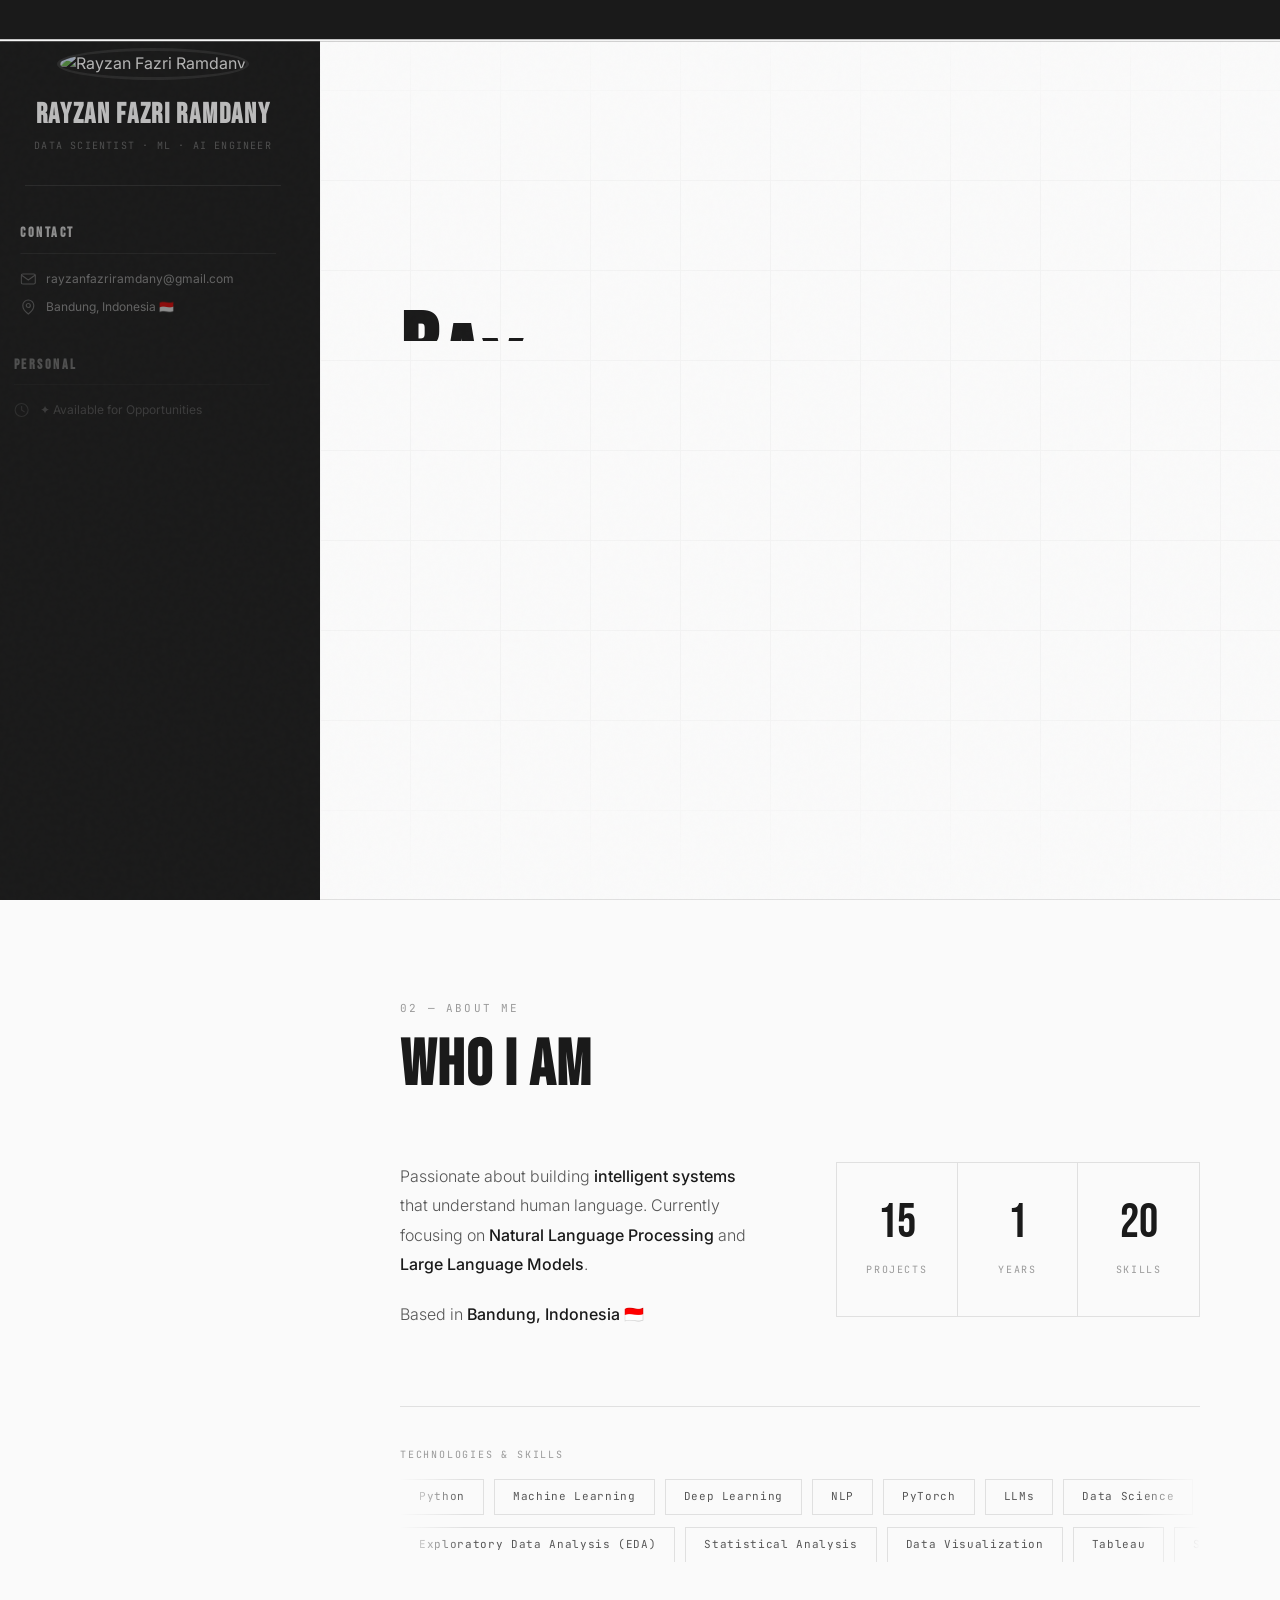
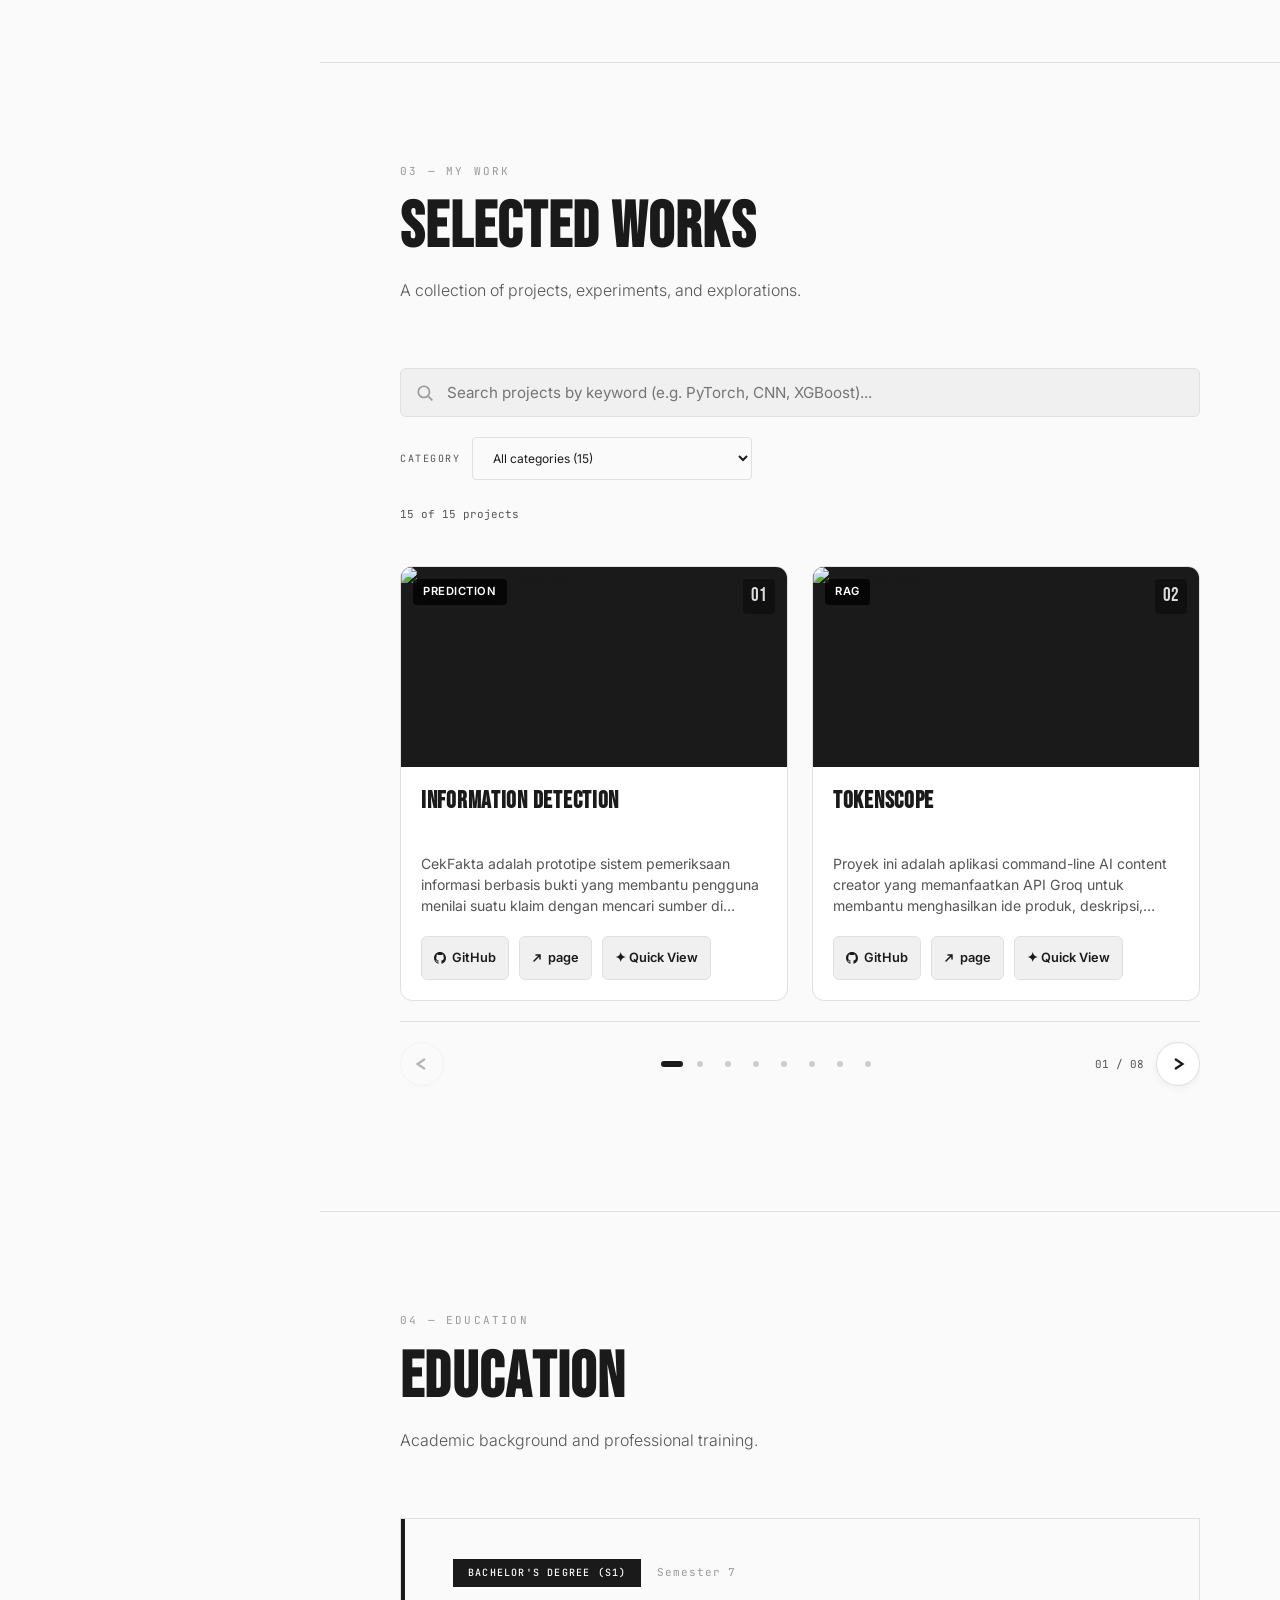
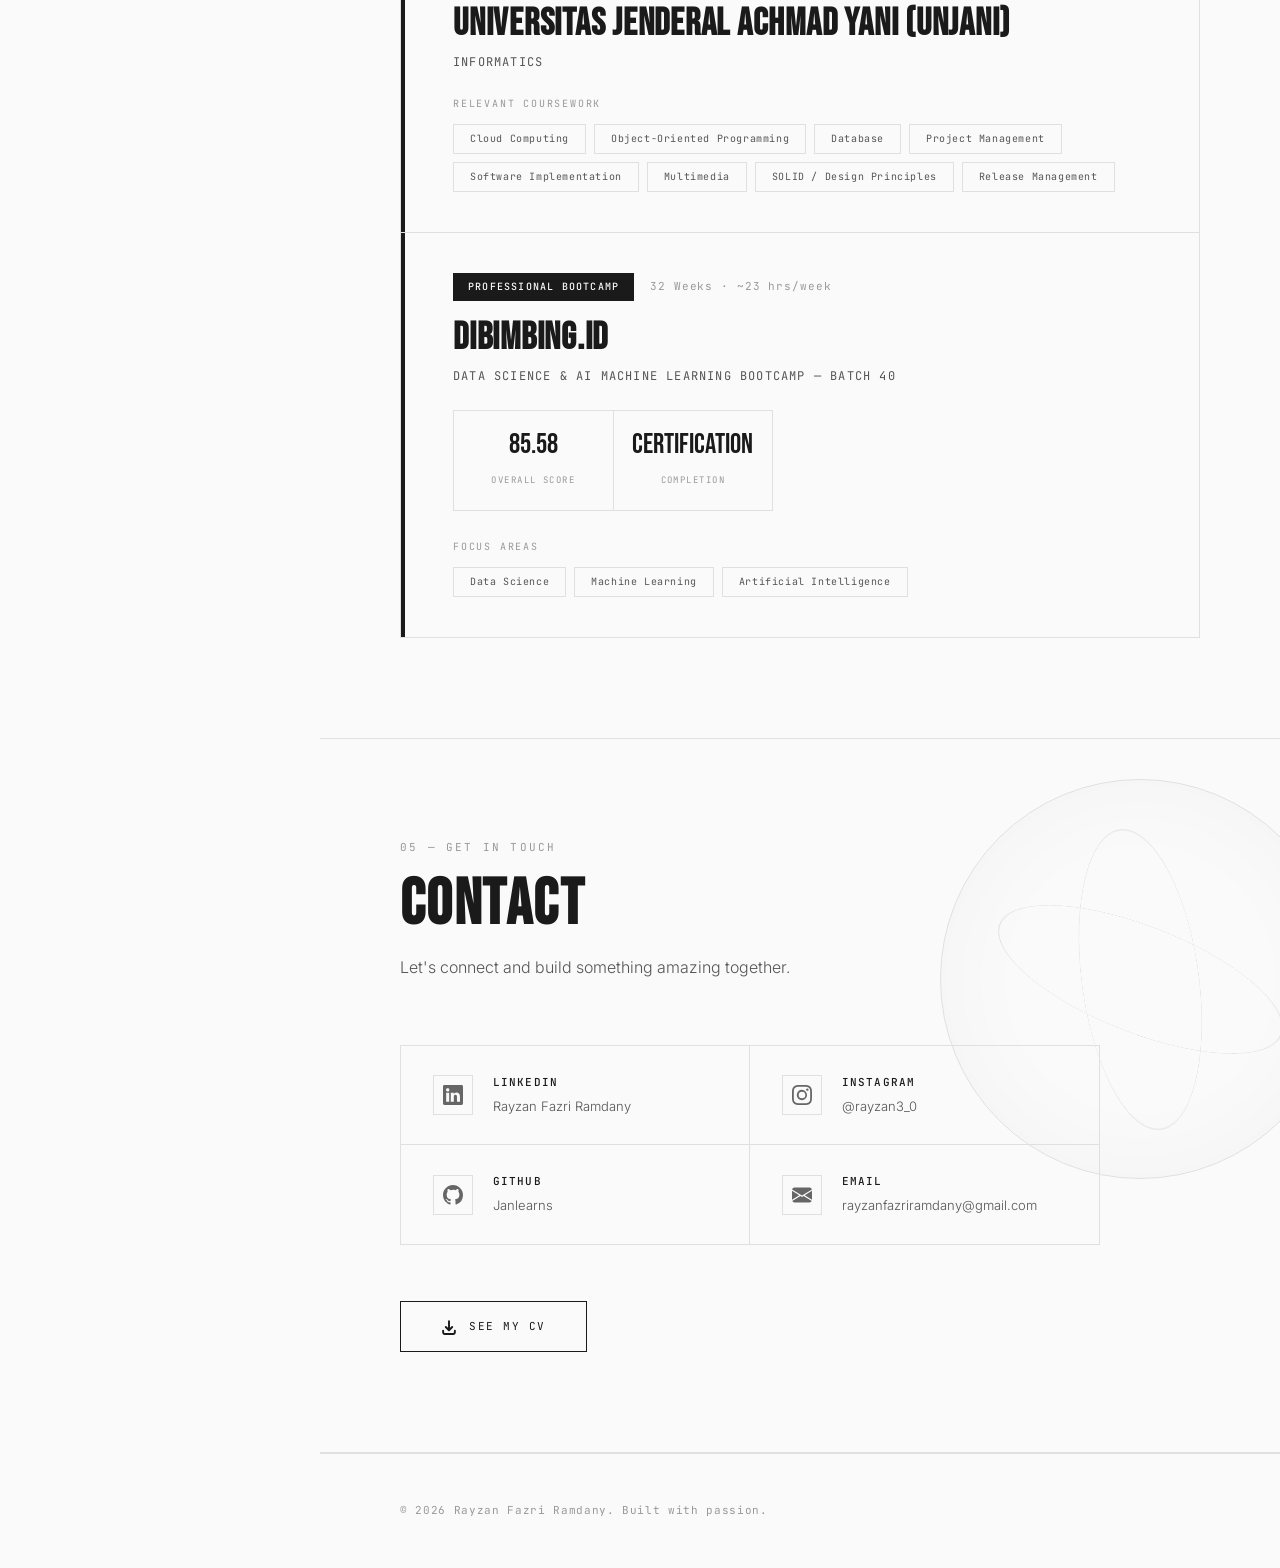
==== commit eb68a16b: "feat: update styles and functionality for floating cards, enhance email link, and adjust workspace s" ====
--- a/index.html
+++ b/index.html
@@ -26,7 +26,7 @@
       name="description"
       content="Portfolio of Rayzan Fazri Ramdany — Data Scientist, Machine Learning & AI Engineer"
     />
-    <link rel="stylesheet" href="style.css?v=cinematic3-20261026" />
+    <link rel="stylesheet" href="style.css?v=cinematic6-20261027" />
   </head>
   <body>
     <div class="noise" aria-hidden="true"></div>
@@ -71,7 +71,7 @@
         <div class="sidebar-profile">
           <img
             class="sidebar-photo"
-            src="https://res.cloudinary.com/dtz0urit6/image/upload/q_auto:best,f_jpg/cloudinary-tools-uploads/uaiahb81ipy7qarrgkva"
+            src="https://cdn.corenexis.com/f/62XfbY2CcTp.jpeg"
             alt="Rayzan Fazri Ramdany"
           />
           <h2 class="sidebar-name">RAYZAN FAZRI RAMDANY</h2>
@@ -627,7 +627,11 @@
                 <p>Janlearns</p>
               </div>
             </a>
-            <div class="contact-card copy-email-btn" title="Click to copy email">
+            <a
+              href="mailto:rayzanfazriramdany@gmail.com?subject=Hello%20Rayzan%20%E2%80%94%20from%20your%20portfolio"
+              class="contact-card"
+              title="Send me an email"
+            >
               <div class="contact-icon">
                 <svg viewBox="0 0 16 16" fill="#666">
                   <path
@@ -639,7 +643,7 @@
                 <h4>Email</h4>
                 <p>rayzanfazriramdany@gmail.com</p>
               </div>
-            </div>
+            </a>
           </div>
           <div class="cv-btn-wrap fade-in">
             <a
@@ -1711,6 +1715,6 @@
           ),
         );
     </script>
-    <script src="motion.js"></script>
+    <script src="motion.js?v=float-20261027"></script>
   </body>
 </html>
--- a/style.css
+++ b/style.css
@@ -2327,8 +2327,14 @@
   overflow: hidden;
   cursor: pointer;
   pointer-events: auto;
-  transition: transform 0.55s cubic-bezier(0.2, 0.8, 0.2, 1), border-color 0.3s, box-shadow 0.3s;
-  animation: floatCard 7s ease-in-out infinite;
+  transition: border-color 0.3s, box-shadow 0.4s;
+  will-change: transform;
+  backface-visibility: hidden;
+}
+/* CSS fallback when GSAP is unavailable; otherwise GSAP drives all card motion. */
+html:not(.has-gsap) .float-card {
+  transition: transform 0.55s cubic-bezier(0.2, 0.8, 0.2, 1), border-color 0.3s, box-shadow 0.4s;
+  animation: floatCard 7s cubic-bezier(0.45, 0, 0.55, 1) infinite;
 }
 .float-card img {
   width: 100%;
@@ -2348,9 +2354,10 @@
 .float-card:hover {
   z-index: 9;
   border-color: var(--text);
-  box-shadow: 0 25px 60px rgba(0, 0, 0, 0.22);
-  transform: translateY(-12px) rotate(0deg) scale(1.06) !important;
-}
+  box-shadow: 0 30px 70px rgba(0, 0, 0, 0.25);
+}
+html:not(.has-gsap) .float-card:hover { transform: translateY(-12px) rotate(0deg) scale(1.06) !important; }
+.floating-gallery:hover .float-card:not(:hover) img { opacity: 0.35; }
 .float-card:hover img { transform: scale(1.08); filter: none; opacity: 1; }
 .float-card-index, .float-card-label {
   position: absolute;
@@ -2370,8 +2377,8 @@
 .float-card--5 { left: 50%; top: 68%; transform: rotate(-14deg); animation-delay: -5s; }
 .float-card--6 { left: 0; top: 66%; transform: rotate(-21deg); animation-delay: -0.5s; }
 @keyframes floatCard {
-  0%, 100% { margin-top: 0; }
-  50% { margin-top: -13px; }
+  0%, 100% { translate: 0 0; }
+  50% { translate: 0 -14px; }
 }
 @media (max-width: 1200px) { .floating-gallery { display: none; } }
 
@@ -2503,3 +2510,7 @@
 .has-gsap .section-label.is-drawn::after { transform: scaleX(1); }
 
 .skills-marquee { will-change: transform; }
+
+/* Hero text box must not block clicks on the floating cards behind it. */
+.hero-inner, .hero-inner * { pointer-events: none; }
+.hero-inner a, .hero-inner button, .hero-name .split-char { pointer-events: auto; }
